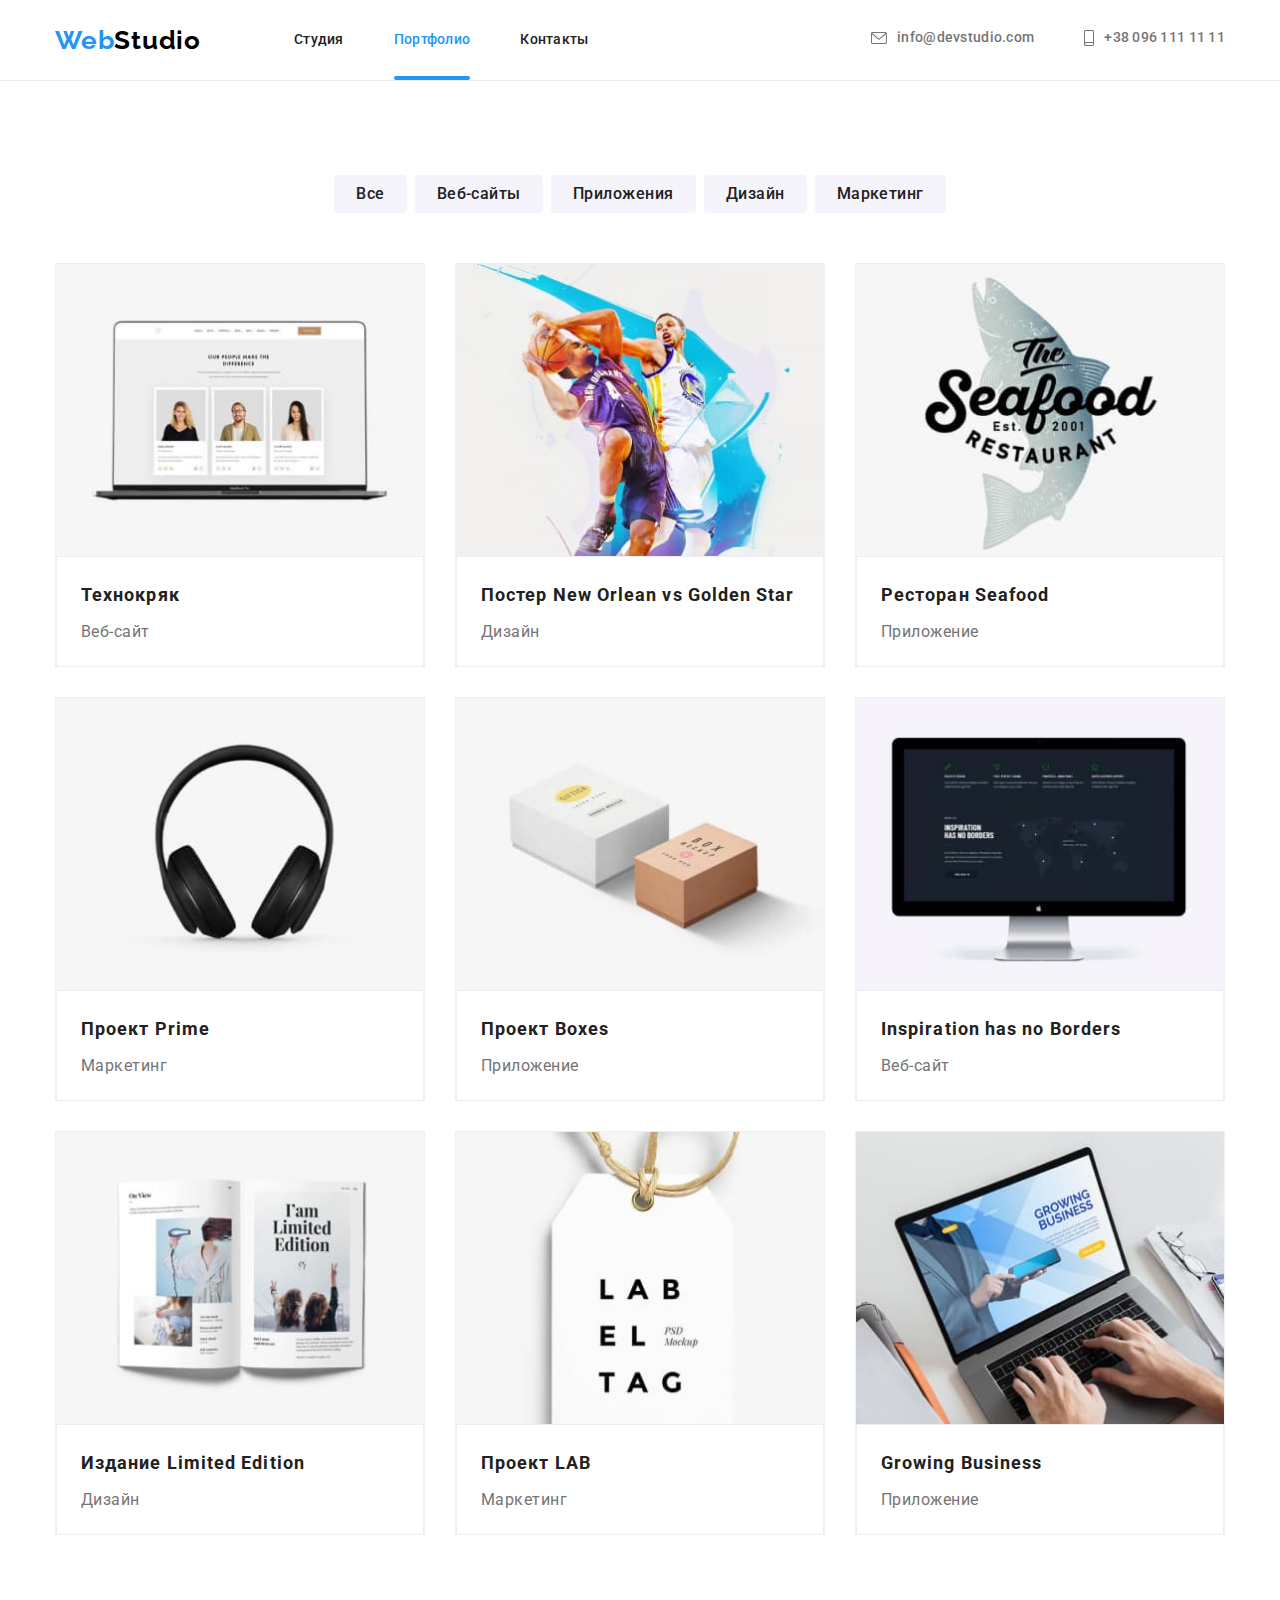
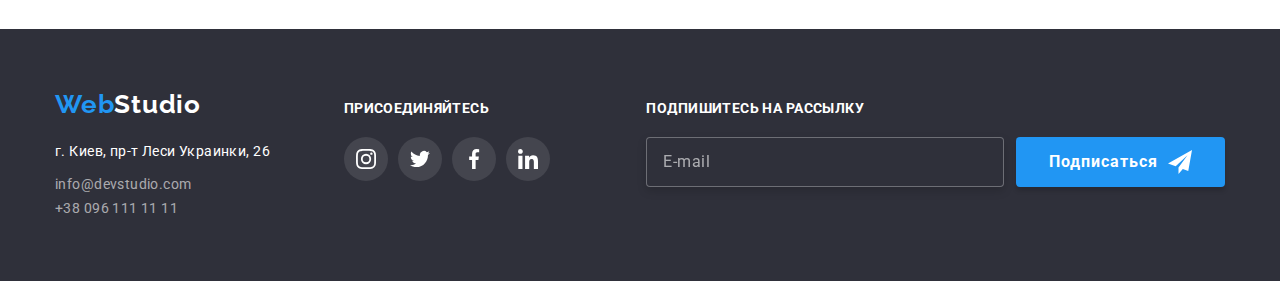
==== portfolio.html @ 86cdaf18 "добавляет файлы дз" ====
<!DOCTYPE html>
<html lang="ru">

<head>
  <meta charset="UTF-8" />
  <meta name="viewport" content="width=device-width, initial-scale=1.0" />
  <title>Web Studio (Version 2.0)</title>
  <link rel="stylesheet" href="https://cdnjs.cloudflare.com/ajax/libs/modern-normalize/1.0.0/modern-normalize.min.css">
  <link rel="preconnect" href="https://fonts.gstatic.com" />
  <link href="https://fonts.googleapis.com/css2?family=Raleway:wght@700&family=Roboto:wght@400;500;700;900&display=swap"
    rel="stylesheet" />
  <link rel="stylesheet" href="./css/main.min.css" />
</head>

<body>
  <header class="page-header">
    <section class="page-header__section">
      <div class="container page-header__container">
        <nav class="main-nav">
          <a href="#" class="logo main-nav__logo"><span class="logo--accent">Web</span>Studio</a>
          <ul class="site-nav list">
            <li class="site-nav__item"><a class="site-nav__link" href="./index.html">Студия</a></li>
            <li class="site-nav__item"><a class="site-nav__link site-nav__link--current"
                href="./portfolio.html">Портфолио</a></li>
            <li class="site-nav__item"><a class="site-nav__link" href="#">Контакты</a></li>
          </ul>
        </nav>
        <div class="contacts__info">
          <ul class="contacts list">
            <li class="contacts__item"><a class="contacts__link" href="mailto:info@devstudio.com"><svg
                  class="contacts__icon" width="16" height="12">
                  <use href="./image/sprite.svg#envelope"></use>
                </svg>info@devstudio.com</a></li>
            <li class="contacts__item"><a class="contacts__link" href="tel:380961111111"><svg class="contacts__icon"
                  width="10" height="16">
                  <use href="./image/sprite.svg#smartphone"></use>
                </svg>+38 096 111 11 11</a></li>
          </ul>
        </div>
      </div>
    </section>
  </header>
  <main>
    <section class="section">
      <div class="container">
        <h1 class="title visually-hidden">Портфолио</h1>
        <ul class="buttons list">
          <li class="buttons__item"><button class="buttons__button-radio">Все</button></li>
          <li class="buttons__item"><button class="buttons__button-radio">Веб-сайты</button></li>
          <li class="buttons__item"><button class="buttons__button-radio">Приложения</button></li>
          <li class="buttons__item"><button class="buttons__button-radio">Дизайн</button></li>
          <li class="buttons__item"><button class="buttons__button-radio">Маркетинг</button></li>
        </ul>
        <ul class="portfolio list">
          <li class="portfolio__item">
            <a class="portfolio__link" href="">
              <div class="portfolio__card">
                <img class="portfolio__image" src="./image/img(3).jpg" alt="ноутбук с фото" />
                <div class="image-overlay">
                  <p class="image-overlay__text">
                    Технокряк это современная площадка распространения
                    коронавируса. Компании используют эту платформу для
                    цифрового шпионажа и атак на защищённые сервера
                    конкурентов.
                  </p>
                </div>
              </div>
              <div class="image-overlay__border">
                <h2 class="image-overlay__title">Технокряк</h2>
                <p class="image-overlay__text-second">Веб-сайт</p>
              </div>
            </a>
          </li>
          <li class="portfolio__item">
            <a class="portfolio__link" href="">
              <div class="portfolio__card">
                <img class="portfolio__image" src="./image/img(4).jpg" alt="спортсмены" />
                <div class="image-overlay">
                  <p class="image-overlay__text">
                    Технокряк это современная площадка распространения
                    коронавируса. Компании используют эту платформу для
                    цифрового шпионажа и атак на защищённые сервера
                    конкурентов.
                  </p>
                </div>
              </div>
              <div class="image-overlay__border">
                <h2 class="image-overlay__title">Постер New Orlean vs Golden Star</h2>
                <p class="image-overlay__text-second">Дизайн</p>
              </div>
            </a>
          </li>
          <li class="portfolio__item">
            <a class="portfolio__link" href="">
              <div class="portfolio__card">
                <img class="portfolio__image" src="./image/img(5).jpg" alt="логотип ресторана" />
                <div class="image-overlay">
                  <p class="image-overlay__text">
                    Технокряк это современная площадка распространения
                    коронавируса. Компании используют эту платформу для
                    цифрового шпионажа и атак на защищённые сервера
                    конкурентов.
                  </p>
                </div>
              </div>
              <div class="image-overlay__border">
                <h2 class="image-overlay__title">Ресторан Seafood</h2>
                <p class="image-overlay__text-second">Приложение</p>
              </div>
            </a>
          </li>
          <li class="portfolio__item">
            <a class="portfolio__link" href="">
              <div class="portfolio__card">
                <img class="portfolio__image" src="./image/img(6).jpg" alt="наушники" />
                <div class="image-overlay">
                  <p class="image-overlay__text">
                    Технокряк это современная площадка распространения
                    коронавируса. Компании используют эту платформу для
                    цифрового шпионажа и атак на защищённые сервера
                    конкурентов.
                  </p>
                </div>
              </div>
              <div class="image-overlay__border">
                <h2 class="image-overlay__title">Проект Prime</h2>
                <p class="image-overlay__text-second">Маркетинг</p>
              </div>
            </a>
          </li>
          <li class="portfolio__item">
            <a class="portfolio__link" href="">
              <div class="portfolio__card">
                <img class="portfolio__image" src="./image/img(7).jpg" alt="коробки" />
                <div class="image-overlay">
                  <p class="image-overlay__text">
                    Технокряк это современная площадка распространения
                    коронавируса. Компании используют эту платформу для
                    цифрового шпионажа и атак на защищённые сервера
                    конкурентов.
                  </p>
                </div>
              </div>
              <div class="image-overlay__border">
                <h2 class="image-overlay__title">Проект Boxes</h2>
                <p class="image-overlay__text-second">Приложение</p>
              </div>
            </a>
          </li>
          <li class="portfolio__item">
            <a class="portfolio__link" href="">
              <div class="portfolio__card">
                <img class="portfolio__image" src="./image/img(8).jpg" alt="монитор" />
                <div class="image-overlay">
                  <p class="image-overlay__text">
                    Технокряк это современная площадка распространения
                    коронавируса. Компании используют эту платформу для
                    цифрового шпионажа и атак на защищённые сервера
                    конкурентов.
                  </p>
                </div>
              </div>
              <div class="image-overlay__border">
                <h2 class="image-overlay__title">Inspiration has no Borders</h2>
                <p class="image-overlay__text-second">Веб-сайт</p>
              </div>
            </a>
          </li>
          <li class="portfolio__item">
            <a class="portfolio__link" href="">
              <div class="portfolio__card">
                <img class="portfolio__image" src="./image/img(9).jpg" alt="открытая книга" />
                <div class="image-overlay">
                  <p class="image-overlay__text">
                    Технокряк это современная площадка распространения
                    коронавируса. Компании используют эту платформу для
                    цифрового шпионажа и атак на защищённые сервера
                    конкурентов.
                  </p>
                </div>
              </div>
              <div class="image-overlay__border">
                <h2 class="image-overlay__title">Издание Limited Edition</h2>
                <p class="image-overlay__text-second">Дизайн</p>
              </div>
            </a>
          </li>
          <li class="portfolio__item">
            <a class="portfolio__link" href="">
              <div class="portfolio__card">
                <img class="portfolio__image" src="./image/img(10).jpg" alt="ярлык" />
                <div class="image-overlay">
                  <p class="image-overlay__text">
                    Технокряк это современная площадка распространения
                    коронавируса. Компании используют эту платформу для
                    цифрового шпионажа и атак на защищённые сервера
                    конкурентов.
                  </p>
                </div>
              </div>
              <div class="image-overlay__border">
                <h2 class="image-overlay__title">Проект LAB</h2>
                <p class="image-overlay__text-second">Маркетинг</p>
              </div>
            </a>
          </li>
          <li class="portfolio__item">
            <a class="portfolio__link" href="">
              <div class="portfolio__card">
                <img class="portfolio__image" src="./image/img(11).jpg" alt="ноутбук с фото" />
                <div class="image-overlay">
                  <p class="image-overlay__text">
                    Технокряк это современная площадка распространения
                    коронавируса. Компании используют эту платформу для
                    цифрового шпионажа и атак на защищённые сервера
                    конкурентов.
                  </p>
                </div>
              </div>
              <div class="image-overlay__border">
                <h2 class="image-overlay__title">Growing Business</h2>
                <p class="image-overlay__text-second">Приложение</p>
              </div>
            </a>
          </li>
        </ul>
      </div>
    </section>
  </main>

  <!--подвал-нижняя часть-->
  <footer>
    <section class="footer">
      <div class="container container__footer">
        <div class="footer__content">
          <a class="logo footer__logo " href="#"><span class="logo--accent">Web</span>Studio</a>
          <address class="footer__location">
            г. Киев, пр-т Леси Украинки, 26
          </address>
          <ul class="footer__contacts list">
            <li class="footer__item"><a class="footer__link" href="mailto:info@devstudio.com">info@devstudio.com</a>
            </li>
            <li class="footer__item"><a class="footer__link" href="tel:380961111111">+38 096 111 11 11</a></li>
          </ul>
        </div>
        <div class="follow-us">
          <p class="follow-us__text">присоединяйтесь</p>
          <div class="follow-us__content">
            <!-- блок соц.сетей из карточки команды -->
            <ul class="social follow-us__social list">
              <li class="social__item follow-us__item">
                <a class="social__link follow-us__link" href="">
                  <svg class="social__icon follow-us__icon">
                    <use href="./image/sprite.svg#instagram"></use>
                  </svg>
                </a>
              </li>
              <li class="social__item follow-us__item"><a class="social__link follow-us__link" href="">
                  <svg class="social__icon follow-us__icon">
                    <use href="./image/sprite.svg#twitter"></use>
                  </svg>
                </a></li>
              <li class="social__item follow-us__item"><a class="social__link follow-us__link" href="">
                  <svg class="social__icon follow-us__icon">
                    <use href="./image/sprite.svg#facebook"></use>
                  </svg>
                </a></li>
              <li class="social__item follow-us__item"><a class="social__link follow-us__link" href="">
                  <svg class="social__icon follow-us__icon">
                    <use href="./image/sprite.svg#linkedin"></use>
                  </svg>
                </a></li>
            </ul>
          </div>
        </div>
        <div class="send-form">
          <p class="send-form__text">Подпишитесь на рассылку</p>
          <form class="send-form__email">
            <input type="email" class="send-form__input" placeholder="E-mail">
            <button type="button" class="button">Подписаться
              <svg class="button__icon">
                <use href="./image/sprite.svg#icon-send"></use>
              </svg>
            </button>
          </form>
        </div>
      </div>
    </section>
  </footer>
</body>

</html>
---- css/main.min.css ----
html{-webkit-box-sizing:border-box;box-sizing:border-box}*,*::before,*::after{-webkit-box-sizing:inherit;box-sizing:inherit}body{margin:0;color:#757575;background-color:#fff;font-family:roboto,sans-serif}img{display:block;width:100%;height:auto}.list{list-style:none;padding:0;margin:0}h1,h2,h3,h4,h5{margin-top:0;margin-bottom:0}.container{margin:0 auto;width:1200px;padding:0 15px}.container__footer{display:-webkit-box;display:-ms-flexbox;display:flex;-webkit-box-pack:justify;-ms-flex-pack:justify;justify-content:space-between;-webkit-box-align:baseline;-ms-flex-align:baseline;align-items:baseline}.center{text-align:center}.thumb{display:-webkit-box;display:-ms-flexbox;display:flex;-webkit-box-pack:center;-ms-flex-pack:center;justify-content:center;-webkit-box-align:center;-ms-flex-align:center;align-items:center}.title{color:#212121;font-weight:700;font-size:36px;line-height:1.17;text-align:center;letter-spacing:0.03em;margin-bottom:50px}.visually-hidden{position:absolute;clip:rect(0 0 0 0);width:1px;height:1px;margin:-1px}.is-hidden{opacity:0;pointer-events:none}.section{display:-webkit-box;display:-ms-flexbox;display:flex;padding:94px 0;margin:0 auto}.section__description{padding-top:0;padding-bottom:94px}.section__team{background-color:#f5f4fa}.page-header__section{padding:0;border-bottom:1px solid #ececec}.page-header__container{display:-webkit-box;display:-ms-flexbox;display:flex;-webkit-box-pack:justify;-ms-flex-pack:justify;justify-content:space-between;-webkit-box-align:center;-ms-flex-align:center;align-items:center;height:80px}.logo{color:#000;text-decoration:none;font-family:raleway;font-weight:700;font-size:26px;line-height:1.19;letter-spacing:0.03em}.logo--accent{color:#2196f3}.main-nav{display:-webkit-box;display:-ms-flexbox;display:flex;-webkit-box-align:center;-ms-flex-align:center;align-items:center}.main-nav__logo{margin-right:93px}.site-nav{display:-webkit-box;display:-ms-flexbox;display:flex;font-weight:500;font-size:14px;line-height:1.14;letter-spacing:0.02em}.site-nav__link{position:relative;display:block;padding-top:32px;padding-bottom:32px;color:#212121;text-decoration:none;-webkit-transition:color 250ms cubic-bezier(0.4, 0, 0.2, 1);transition:color 250ms cubic-bezier(0.4, 0, 0.2, 1)}.site-nav__link:hover,.site-nav__link:focus{color:#2196f3}.site-nav__link--current{color:#2196f3}.site-nav__link::after{position:absolute;content:"";display:block;width:100%;height:4px;border-radius:2px;bottom:0;left:0;background-color:#2196f3;opacity:0;-webkit-transition:opacity 250ms cubic-bezier(0.4, 0, 0.2, 1);transition:opacity 250ms cubic-bezier(0.4, 0, 0.2, 1)}.site-nav__link--current::after,.site-nav__link:hover::after,.site-nav__link:focus::after{opacity:1}.site-nav__item{margin-right:50px}.site-nav__item:last-child{margin-right:0}.contacts{display:-webkit-box;display:-ms-flexbox;display:flex;font-weight:500;font-size:14px;line-height:1.14;letter-spacing:0.02em}.contacts__item{margin-right:50px}.contacts__item:last-child{margin-right:0}.contacts__link{display:-webkit-inline-box;display:-ms-inline-flexbox;display:inline-flex;-webkit-box-align:center;-ms-flex-align:center;align-items:center;color:#757575;text-decoration:none;list-style:none;-webkit-transition:color 250ms cubic-bezier(0.4, 0, 0.2, 1);transition:color 250ms cubic-bezier(0.4, 0, 0.2, 1)}.contacts__link:hover,.contacts__link:focus{color:#2196f3}.contacts__icon{margin-right:10px;fill:currentColor}.hero{display:-webkit-box;display:-ms-flexbox;display:flex;padding-top:200px;padding-bottom:200px;text-align:center}.hero__container{display:block;width:696px;margin-right:auto;margin-left:auto}.hero__title{color:#fff;display:block;font-weight:900;font-size:44px;line-height:1.36;text-align:center;letter-spacing:0.06em;text-transform:uppercase;margin-bottom:30px}.overlay{max-width:1600px;height:600px;margin-left:auto;margin-right:auto;background-color:#2f303a;background-image:-webkit-gradient(linear, left top, right top, from(rgba(47,48,58,0.4)), to(rgba(47,48,58,0.4))),url("../image/hero-img.jpg");background-image:linear-gradient(to right, rgba(47,48,58,0.4), rgba(47,48,58,0.4)),url("../image/hero-img.jpg");background-repeat:no-repeat;background-size:cover;background-position:center}.button{display:-webkit-inline-box;display:-ms-inline-flexbox;display:inline-flex;border:1px solid transparent;min-width:200px;height:50px;border-radius:4px;padding:10px 32px;-webkit-box-align:center;-ms-flex-align:center;align-items:center;text-align:center;cursor:pointer;background-color:#2196f3;color:#fff;-webkit-box-shadow:0px 4px 4px rgba(0,0,0,0.15);box-shadow:0px 4px 4px rgba(0,0,0,0.15);font-weight:700;font-size:16px;line-height:1.87;letter-spacing:0.06em}.button__icon{width:24px;height:24px;margin-left:10px;fill:currentColor}.features{display:block;padding:94px 0;margin:0 auto}.features .features__list{display:-webkit-box;display:-ms-flexbox;display:flex;padding:0;margin:0 -15px}.features .features__item{margin:0 15px}.features .features__title{margin-bottom:10px}.picture{display:-webkit-box;display:-ms-flexbox;display:flex;-webkit-box-pack:center;-ms-flex-pack:center;justify-content:center;-webkit-box-align:center;-ms-flex-align:center;align-items:center;background-color:#f5f4fa;width:100%;height:120px;margin-bottom:30px;border-radius:4px}.picture__title{color:#212121;font-weight:700;font-size:14px;line-height:1.14;letter-spacing:0.03em;text-transform:uppercase;margin-bottom:10px}.picture__text{width:270px;margin-top:0;margin-bottom:0;font-weight:400;font-size:14px;line-height:1.71;letter-spacing:0.03em}.picture__icon{height:70px;width:70px;fill:currentColor}.description{display:-webkit-box;display:-ms-flexbox;display:flex;margin-top:0;margin:0 -15px}.description__item{position:relative;margin:0 15px}.description__title{position:absolute;display:-webkit-box;display:-ms-flexbox;display:flex;bottom:0;left:0;width:100%;height:70px;margin:0;font-weight:700;font-size:14px;line-height:1.14;-webkit-box-align:center;-ms-flex-align:center;align-items:center;-webkit-box-pack:center;-ms-flex-pack:center;justify-content:center;letter-spacing:0.03em;text-transform:uppercase;color:#fff;background-color:rgba(47,48,58,0.8)}.team{display:-webkit-box;display:-ms-flexbox;display:flex;padding:0;margin:0 -15px}.team__item{width:270px;margin:0 15px;-webkit-box-shadow:0px 1px 3px rgba(0,0,0,0.12),0px 1px 1px rgba(0,0,0,0.14),0px 2px 1px rgba(0,0,0,0.2);box-shadow:0px 1px 3px rgba(0,0,0,0.12),0px 1px 1px rgba(0,0,0,0.14),0px 2px 1px rgba(0,0,0,0.2);border-radius:0px 0px 4px 4px}.card{padding:30px 32px;background:#fff;border:1px solid #eee;border-bottom-right-radius:4px;border-bottom-left-radius:4px}.card__title{margin-bottom:10px;color:#212121;text-transform:capitalize;text-align:center;font-weight:500;font-size:16px;line-height:1.19;letter-spacing:0.03em;font-style:normal}.card__text{margin-top:0;margin-bottom:16px;text-align:center;font-weight:400;font-size:16px;line-height:1.19;letter-spacing:0.03em}.social{display:-webkit-box;display:-ms-flexbox;display:flex}.social__link{display:-webkit-inline-box;display:-ms-inline-flexbox;display:inline-flex;-webkit-box-align:center;-ms-flex-align:center;align-items:center;-webkit-box-pack:center;-ms-flex-pack:center;justify-content:center;width:44px;height:44px;border-radius:50%;color:#afb1b8;fill:currentColor;-webkit-transition:fill 250ms cubic-bezier(0.4, 0, 0.2, 1),background-color 250ms cubic-bezier(0.4, 0, 0.2, 1);transition:fill 250ms cubic-bezier(0.4, 0, 0.2, 1),background-color 250ms cubic-bezier(0.4, 0, 0.2, 1)}.social__link:hover,.social__link:focus{color:#fff;border-radius:50%;background-color:#2196f3}.social__icon{height:20px;width:20px;fill:currentColor}.social__item{display:-webkit-inline-box;display:-ms-inline-flexbox;display:inline-flex;-webkit-box-align:center;-ms-flex-align:center;align-items:center;-webkit-box-pack:center;-ms-flex-pack:center;justify-content:center;width:44px;height:44px;border-radius:50%}.social__item:not(:last-child){margin-right:10px}.clients{display:-webkit-box;display:-ms-flexbox;display:flex;padding:0;margin:0 -15px}.clients__logo{display:-webkit-box;display:-ms-flexbox;display:flex;padding:0;width:100%;height:100%;margin:0 15px;fill:currentColor}.clients__link{display:-webkit-box;display:-ms-flexbox;display:flex;width:170px;height:90px;-webkit-box-align:center;-ms-flex-align:center;align-items:center;-webkit-box-pack:center;-ms-flex-pack:center;justify-content:center;fill:currentColor;border:1px solid #afb1b8;border-radius:4px;-webkit-box-sizing:border-box;box-sizing:border-box;color:#afb1b8;-webkit-transition:color 250ms cubic-bezier(0.4, 0, 0.2, 1),border 250ms cubic-bezier(0.4, 0, 0.2, 1);transition:color 250ms cubic-bezier(0.4, 0, 0.2, 1),border 250ms cubic-bezier(0.4, 0, 0.2, 1)}.clients__link:hover,.clients__link:focus{color:#2196f3;border-color:#2196f3}.footer{padding-top:60px;padding-bottom:60px;background-color:#2f303a}.footer__content{display:block;margin-right:70px}.footer__logo{color:#fff}.footer__location{margin-top:20px;margin-bottom:9px;color:#fff;font-style:normal;font-weight:400;font-size:14px;line-height:1.71;letter-spacing:0.03em}.footer__link{color:rgba(255,255,255,0.6);text-decoration:none;font-weight:400;font-size:14px;line-height:1.71;letter-spacing:0.03em;-webkit-transition:color 250ms cubic-bezier(0.4, 0, 0.2, 1);transition:color 250ms cubic-bezier(0.4, 0, 0.2, 1)}.footer__link:hover,.footer__link:focus{color:#2196f3}.footer__.item:not(:last-child){margin-bottom:9px}.follow-us{margin-right:93px}.follow-us__text{color:#fff;font-style:normal;font-weight:700;font-size:14px;line-height:1.14;letter-spacing:0.03em;text-transform:uppercase;margin-top:0;margin-bottom:20px}.follow-us__social{margin-bottom:20px}.follow-us__item{display:-webkit-inline-box;display:-ms-inline-flexbox;display:inline-flex;-webkit-box-align:center;-ms-flex-align:center;align-items:center;-webkit-box-pack:center;-ms-flex-pack:center;justify-content:center;width:44px;height:44px;fill:#fff}.follow-us__link{display:-webkit-inline-box;display:-ms-inline-flexbox;display:inline-flex;-webkit-box-align:center;-ms-flex-align:center;align-items:center;-webkit-box-pack:center;-ms-flex-pack:center;justify-content:center;width:44px;height:44px;background-color:rgba(255,255,255,0.1);border-radius:50%;-webkit-transition:background-color 250ms cubic-bezier(0.4, 0, 0.2, 1);transition:background-color 250ms cubic-bezier(0.4, 0, 0.2, 1)}.follow-us__link:hover,.follow-us__link:focus{background-color:#2196f3;border-radius:50%}.follow-us__icon{width:20px;height:20px;fill:#fff}.send-form__email{display:-webkit-inline-box;display:-ms-inline-flexbox;display:inline-flex;-webkit-box-align:center;-ms-flex-align:center;align-items:center}.send-form__text{color:#fff;font-style:normal;font-weight:700;font-size:14px;line-height:1.14;letter-spacing:0.03em;text-transform:uppercase;margin-top:0;margin-bottom:20px}.send-form__input{width:358px;height:50px;background-color:#2f303a;border:1px solid rgba(255,255,255,0.3);-webkit-box-sizing:border-box;box-sizing:border-box;-webkit-filter:drop-shadow(0px 4px 4px rgba(0,0,0,0.15));filter:drop-shadow(0px 4px 4px rgba(0,0,0,0.15));border-radius:4px;padding:15px 256px 15px 16px;margin-right:12px;color:rgba(255,255,255,0.6)}.send-form__email input::-webkit-input-placeholder{font-weight:400;font-size:16px;line-height:1.25;-webkit-box-align:center;align-items:center;letter-spacing:0.03em;color:rgba(255,255,255,0.6)}.send-form__email input:-ms-input-placeholder{font-weight:400;font-size:16px;line-height:1.25;-ms-flex-align:center;align-items:center;letter-spacing:0.03em;color:rgba(255,255,255,0.6)}.send-form__email input::-ms-input-placeholder{font-weight:400;font-size:16px;line-height:1.25;-ms-flex-align:center;align-items:center;letter-spacing:0.03em;color:rgba(255,255,255,0.6)}.send-form__email input::placeholder{font-weight:400;font-size:16px;line-height:1.25;-webkit-box-align:center;-ms-flex-align:center;align-items:center;letter-spacing:0.03em;color:rgba(255,255,255,0.6)}.buttons{display:-webkit-box;display:-ms-flexbox;display:flex;-webkit-box-pack:center;-ms-flex-pack:center;justify-content:center;margin-bottom:50px}.buttons__button-radio{padding:6px 22px;cursor:pointer;background-color:#f5f4fa;color:#212121;font-family:inherit;font-weight:500;font-size:16px;line-height:1.62;text-align:center;border-radius:4px;border:1px transparent;letter-spacing:0.03em;-webkit-transition:color 250ms cubic-bezier(0.4, 0, 0.2, 1),background-color 250ms cubic-bezier(0.4, 0, 0.2, 1);transition:color 250ms cubic-bezier(0.4, 0, 0.2, 1),background-color 250ms cubic-bezier(0.4, 0, 0.2, 1)}.buttons__item{margin-right:8px}.buttons__item:last-child{margin-right:0}.buttons__button-radio:hover,.buttons__button-radio:focus{background-color:#2196f3;color:#fff;-webkit-box-shadow:0px 2px 2px 0px rgba(0,0,0,0.12),0px 1px 2px 0px rgba(0,0,0,0.08),0px 3px 1px 0px rgba(0,0,0,0.1);box-shadow:0px 2px 2px 0px rgba(0,0,0,0.12),0px 1px 2px 0px rgba(0,0,0,0.08),0px 3px 1px 0px rgba(0,0,0,0.1)}.portfolio{display:-webkit-box;display:-ms-flexbox;display:flex;-ms-flex-wrap:wrap;flex-wrap:wrap;margin:-15px}.portfolio__item{display:block;width:370px;margin:15px}.portfolio__card{position:relative;overflow:hidden}.portfolio__link:hover .image-overlay,.portfolio__link:focus .image-overlay{-webkit-transform:translateX(0) translateY(0);transform:translateX(0) translateY(0)}.portfolio__image{display:block}.portfolio__link{display:block;text-decoration:none;height:404px;width:370px;border:1px solid #eee;overflow:hidden;cursor:pointer;color:#757575}.portfolio__link:hover,.portfolio__link:focus{-webkit-box-shadow:0px 1px 1px rgba(0,0,0,0.12),0px 4px 4px rgba(0,0,0,0.06),1px 4px 6px rgba(0,0,0,0.16);box-shadow:0px 1px 1px rgba(0,0,0,0.12),0px 4px 4px rgba(0,0,0,0.06),1px 4px 6px rgba(0,0,0,0.16)}.image-overlay{position:absolute;left:0;bottom:0;width:100%;height:100%;background-color:#2196f3;opacity:0.9;-webkit-transform:translateX(0) translateY(100%);transform:translateX(0) translateY(100%);padding-top:63px;padding-right:23px;padding-left:23px;padding-bottom:63px;-webkit-transition:-webkit-transform 250ms cubic-bezier(0.4, 0, 0.2, 1);transition:-webkit-transform 250ms cubic-bezier(0.4, 0, 0.2, 1);transition:transform 250ms cubic-bezier(0.4, 0, 0.2, 1);transition:transform 250ms cubic-bezier(0.4, 0, 0.2, 1), -webkit-transform 250ms cubic-bezier(0.4, 0, 0.2, 1)}.image-overlay__text{font-weight:400;font-size:18px;line-height:1.56;letter-spacing:0.03em;color:#fff;margin:0}.image-overlay__border{padding:20px 24px;background:#fff;border:1px solid #eee}.image-overlay__title{color:#212121;font-weight:700;font-size:18px;line-height:2;letter-spacing:0.06em;margin-bottom:4px}.image-overlay__text-second{margin-top:0;margin-bottom:0;font-weight:400;font-size:16px;line-height:1.87;letter-spacing:0.03em}.backdrop{position:fixed;top:0;left:0;bottom:0;right:0;width:100%;height:100%;background-color:rgba(0,0,0,0.1)}.modal{display:block;position:absolute;width:528px;min-height:581px;left:50%;top:50%;-webkit-transform:translate(-50%, -50%);transform:translate(-50%, -50%);background-color:#fff;padding:40px}.modal__button{position:absolute;top:8px;right:8px;display:-webkit-box;display:-ms-flexbox;display:flex;-webkit-box-align:center;-ms-flex-align:center;align-items:center;-webkit-box-pack:center;-ms-flex-pack:center;justify-content:center;outline:none;width:30px;height:30px;padding:0;border:1px solid rgba(0,0,0,0.1);background-color:#fff;border-radius:50%;margin-left:auto;cursor:pointer;-webkit-transition:fill 250ms cubic-bezier(0.4, 0, 0.2, 1);transition:fill 250ms cubic-bezier(0.4, 0, 0.2, 1)}.modal__button:hover,.modal__button:focus{fill:#2196f3}.modal__text{font-weight:700;font-size:20px;line-height:23px;text-align:center;letter-spacing:0.03em;color:#212121;margin-top:0;margin-bottom:12px;padding:0}.modal__form{position:absolute;display:block;width:448px;top:40px}.modal__item{display:inline-block;font-weight:400;font-size:12px;line-height:1.17;letter-spacing:0.01em;margin-bottom:4px;padding:0;color:#757575}.modal__input{width:100%;height:40px;border:1px solid rgba(33,33,33,0.2);-webkit-box-sizing:border-box;box-sizing:border-box;border-radius:4px;padding:11px 12px 11px 42px;cursor:pointer;-webkit-transition:border cubic-bezier(0.4, 0, 0.2, 1) 250ms;transition:border cubic-bezier(0.4, 0, 0.2, 1) 250ms}.modal__input:hover,.modal__input:focus{border-color:#2196f3;outline:none}.modal__input:hover ~ .modal__icon,.modal__input:focus ~ .modal__icon{fill:#2196f3}.modal__contact-input{position:relative;display:inline-block;width:100%}.modal__icon{width:18px;height:18px;position:absolute;top:50%;-webkit-transform:translate(-50%, -50%);transform:translate(-50%, -50%);left:21px;fill:#212121;-webkit-transition:fill 250ms cubic-bezier(0.4, 0, 0.2, 1);transition:fill 250ms cubic-bezier(0.4, 0, 0.2, 1)}.modal__comments-area{width:448px;height:120px;cursor:pointer;border:1px solid rgba(33,33,33,0.2);-webkit-box-sizing:border-box;box-sizing:border-box;border-radius:4px;padding:12px 16px;resize:none;-webkit-transition:border 250ms cubic-bezier(0.4, 0, 0.2, 1);transition:border 250ms cubic-bezier(0.4, 0, 0.2, 1)}.modal__comments-area:hover,.modal__comments-area:focus{border-color:#2196f3;outline:none}.modal__contact-area textarea::-webkit-input-placeholder{font-weight:400;font-size:14px;line-height:1.14;letter-spacing:0.01em;color:rgba(117,117,117,0.5)}.modal__contact-area textarea:-ms-input-placeholder{font-weight:400;font-size:14px;line-height:1.14;letter-spacing:0.01em;color:rgba(117,117,117,0.5)}.modal__contact-area textarea::-ms-input-placeholder{font-weight:400;font-size:14px;line-height:1.14;letter-spacing:0.01em;color:rgba(117,117,117,0.5)}.modal__contact-area textarea::placeholder{font-weight:400;font-size:14px;line-height:1.14;letter-spacing:0.01em;color:rgba(117,117,117,0.5)}.modal__label{display:-webkit-box;display:-ms-flexbox;display:flex;-webkit-box-orient:vertical;-webkit-box-direction:normal;-ms-flex-direction:column;flex-direction:column;margin-bottom:10px}.modal__label-area{display:-webkit-box;display:-ms-flexbox;display:flex;-webkit-box-orient:vertical;-webkit-box-direction:normal;-ms-flex-direction:column;flex-direction:column;margin-bottom:20px}.checkbox{display:-webkit-box;display:-ms-flexbox;display:flex;-webkit-box-align:center;-ms-flex-align:center;align-items:center;-webkit-box-pack:center;-ms-flex-pack:center;justify-content:center;margin-bottom:30px;padding:0}.checkbox__text-terms{font-weight:400;font-size:14px;line-height:1.71;letter-spacing:0.03em;color:#757575}.checkbox__icon{display:inline-block;width:16px;height:15px;border:2px solid #000;border-radius:2px;margin-right:8px}.checkbox__input{-webkit-appearance:none;-moz-appearance:none;appearance:none;position:absolute}.checkbox__input:checked ~ .checkbox__icon{border:#2196f3;background-color:#2196f3;background-image:url(../image/icon-check.svg);background-size:contain;background-origin:border-box;-webkit-transition:background-color 250ms cubic-bezier(0.4, 0, 0.2, 1);transition:background-color 250ms cubic-bezier(0.4, 0, 0.2, 1)}.checkbox__button{display:block;-webkit-box-pack:center;-ms-flex-pack:center;justify-content:center;margin:0 auto;width:200px;height:50px;background:#2196f3;color:#fff;-webkit-box-shadow:0px 4px 4px rgba(0,0,0,0.15);box-shadow:0px 4px 4px rgba(0,0,0,0.15);border-radius:4px;border:transparent;font-weight:700;font-size:16px;line-height:1.87;-webkit-box-align:center;-ms-flex-align:center;align-items:center;text-align:center;letter-spacing:0.06em;cursor:pointer}
/*# sourceMappingURL=main.min.css.map */
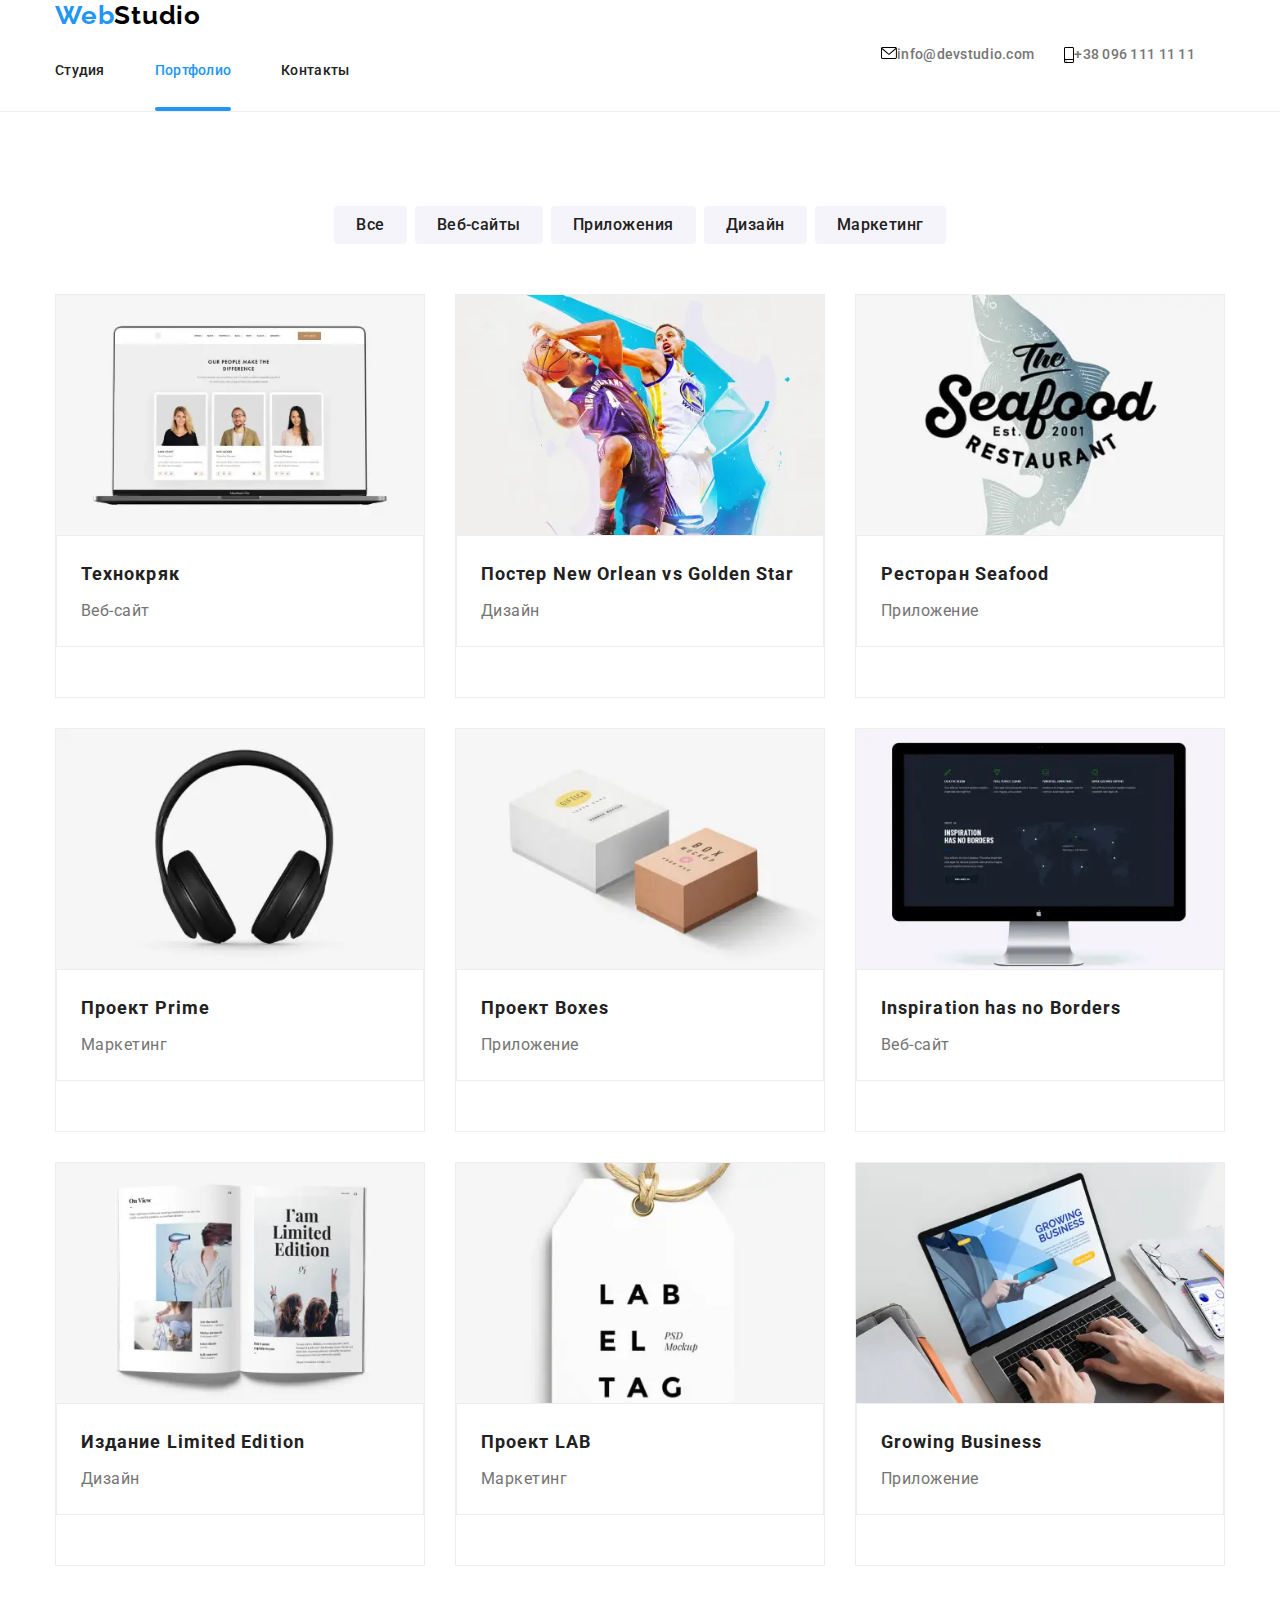
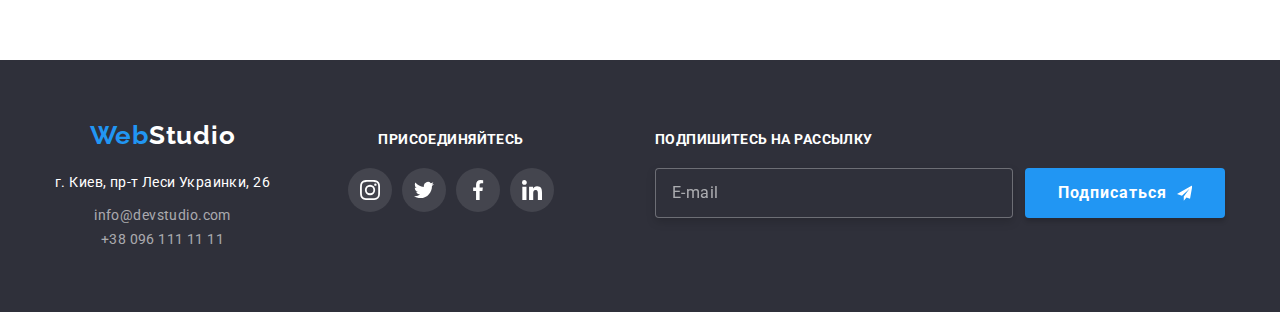
==== commit 07212388: "добавляет новые файла" ====
--- a/portfolio.html
+++ b/portfolio.html
@@ -29,11 +29,11 @@
           <ul class="contacts list">
             <li class="contacts__item"><a class="contacts__link" href="mailto:info@devstudio.com"><svg
                   class="contacts__icon" width="16" height="12">
-                  <use href="./image/sprite.svg#envelope"></use>
+                  <use href="./images/sprite.svg#envelope"></use>
                 </svg>info@devstudio.com</a></li>
             <li class="contacts__item"><a class="contacts__link" href="tel:380961111111"><svg class="contacts__icon"
                   width="10" height="16">
-                  <use href="./image/sprite.svg#smartphone"></use>
+                  <use href="./images/sprite.svg#smartphone"></use>
                 </svg>+38 096 111 11 11</a></li>
           </ul>
         </div>
@@ -55,7 +55,26 @@
           <li class="portfolio__item">
             <a class="portfolio__link" href="">
               <div class="portfolio__card">
-                <img class="portfolio__image" src="./image/img(3).jpg" alt="ноутбук с фото" />
+                <!-- <img class="portfolio__image" src="./images/img(3).jpg" alt="ноутбук с фото" /> -->
+                <picture>
+                  <source srcset="
+                                        ./images/technocrack/technocrack-mobile.webp,
+                                        ./images/technocrack/technocrack-mobile.webp@2x,
+                                        ./images/technocrack/technocrack-tablet.webp,
+                                        ./images/technocrack/technocrack-tablet.webp@2x,
+                                        ./images/technocrack/technocrack.webp,
+                                        ./images/technocrack/technocrack.webp@2x
+                                      " type="image/webp" />
+                  <img class="portfolio__image" srcset="
+                                        ./images/technocrack/technocrack-mobile.jpg,
+                                        ./images/technocrack/technocrack-mobile.jpg@2x,
+                                        ./images/technocrack/technocrack-tablet.jpg,
+                                        ./images/technocrack/technocrack-tablet.jpg@2x,
+                                        ./images/technocrack/technocrack.jpg,
+                                        ./images/technocrack/technocrack.jpg@2x
+                                      " src="./images/technocrack/technocrack-tablet.jpg"
+                    alt="открытый ноутбук" />
+                </picture>
                 <div class="image-overlay">
                   <p class="image-overlay__text">
                     Технокряк это современная площадка распространения
@@ -74,7 +93,25 @@
           <li class="portfolio__item">
             <a class="portfolio__link" href="">
               <div class="portfolio__card">
-                <img class="portfolio__image" src="./image/img(4).jpg" alt="спортсмены" />
+                <!-- <img class="portfolio__image" src="./images/img(4).jpg" alt="спортсмены" /> -->
+                <picture>
+                  <source srcset="
+                                                        ./images/poster/poster-mobile.webp,
+                                                        ./images/poster/poster-mobile.webp@2x,
+                                                        ./images/poster/poster-tablet.webp,
+                                                        ./images/poster/poster-tablet.webp@2x,
+                                                        ./images/poster/poster.webp,
+                                                        ./images/poster/poster.webp@2x
+                                                      " type="image/webp" />
+                  <img class="portfolio__image" srcset="
+                                                        ./images/poster/poster-mobile.jpg,
+                                                        ./images/poster/poster-mobile.jpg@2x,
+                                                        ./images/poster/poster-tablet.jpg,
+                                                        ./images/poster/poster-tablet.jpg@2x,
+                                                        ./images/poster/poster.jpg,
+                                                        ./images/poster/poster.jpg@2x
+                                                      " src="./images/poster/poster-tablet.jpg" alt="спортсмены" />
+                </picture>
                 <div class="image-overlay">
                   <p class="image-overlay__text">
                     Технокряк это современная площадка распространения
@@ -93,7 +130,25 @@
           <li class="portfolio__item">
             <a class="portfolio__link" href="">
               <div class="portfolio__card">
-                <img class="portfolio__image" src="./image/img(5).jpg" alt="логотип ресторана" />
+                <!-- <img class="portfolio__image" src="./images/img(5).jpg" alt="логотип ресторана" /> -->
+                <picture>
+                  <source srcset="
+                                                        ./images/restaurant-seafood/restaurant-seafood-mobile.webp,
+                                                        ./images/restaurant-seafood/restaurant-seafood-mobile.webp@2x,
+                                                        ./images/restaurant-seafood/restaurant-seafood-tablet.webp,
+                                                        ./images/restaurant-seafood/restaurant-seafood-tablet.webp@2x,
+                                                        ./images/restaurant-seafood/restaurant-seafood.webp,
+                                                        ./images/restaurant-seafood/restaurant-seafood.webp@2x
+                                                      " type="image/webp" />
+                  <img class="portfolio__image" srcset="
+                                                        ./images/restaurant-seafood/restaurant-seafood-mobile.jpg,
+                                                        ./images/restaurant-seafood/restaurant-seafood-mobile.jpg@2x,
+                                                        ./images/restaurant-seafood/restaurant-seafood-tablet.jpg,
+                                                        ./images/restaurant-seafood/restaurant-seafood-tablet.jpg@2x,
+                                                        ./images/restaurant-seafood/restaurant-seafood.jpg,
+                                                        ./images/restaurant-seafood/restaurant-seafood.jpg@2x
+                                                      " src="./images/restaurant-seafood/restaurant-seafood-tablet.jpg" alt="открытый ноутбук" />
+                </picture>
                 <div class="image-overlay">
                   <p class="image-overlay__text">
                     Технокряк это современная площадка распространения
@@ -112,7 +167,25 @@
           <li class="portfolio__item">
             <a class="portfolio__link" href="">
               <div class="portfolio__card">
-                <img class="portfolio__image" src="./image/img(6).jpg" alt="наушники" />
+                <!-- <img class="portfolio__image" src="./images/img(6).jpg" alt="наушники" /> -->
+                <picture>
+                  <source srcset="
+                                                                        ./images/project-prime/project-prime-mobile.webp,
+                                                                        ./images/project-prime/project-prime-mobile.webp@2x,
+                                                                        ./images/project-prime/project-prime-tablet.webp,
+                                                                        ./images/project-prime/project-prime-tablet.webp@2x,
+                                                                        ./images/project-prime/project-prime.webp,
+                                                                        ./images/project-prime/project-prime.webp@2x
+                                                                      " type="image/webp" />
+                  <img class="portfolio__image" srcset="
+                                                                        ./images/project-prime/project-prime-mobile.jpg,
+                                                                        ./images/project-prime/project-prime-mobile.jpg@2x,
+                                                                        ./images/project-prime/project-prime-tablet.jpg,
+                                                                        ./images/project-prime/project-prime-tablet.jpg@2x,
+                                                                        ./images/project-prime/project-prime.jpg,
+                                                                        ./images/project-prime/project-prime.jpg@2x
+                                                                      " src="./images/project-prime/project-prime-tablet.jpg" alt="спортсмены" />
+                </picture>
                 <div class="image-overlay">
                   <p class="image-overlay__text">
                     Технокряк это современная площадка распространения
@@ -131,7 +204,25 @@
           <li class="portfolio__item">
             <a class="portfolio__link" href="">
               <div class="portfolio__card">
-                <img class="portfolio__image" src="./image/img(7).jpg" alt="коробки" />
+                <!-- <img class="portfolio__image" src="./images/img(7).jpg" alt="коробки" /> -->
+                <picture>
+                  <source srcset="
+                                                                        ./images/boxes/boxes-mobile.webp,
+                                                                        ./images/boxes/boxes-mobile.webp@2x,
+                                                                        ./images/boxes/boxes-tablet.webp,
+                                                                        ./images/boxes/boxes-tablet.webp@2x,
+                                                                        ./images/boxes/boxes.webp,
+                                                                        ./images/boxes/boxes.webp@2x
+                                                                      " type="image/webp" />
+                  <img class="portfolio__image" srcset="
+                                                                        ./images/boxes/boxes-mobile.jpg,
+                                                                        ./images/boxes/boxes-mobile.jpg@2x,
+                                                                        ./images/boxes/boxes-tablet.jpg,
+                                                                        ./images/boxes/boxes-tablet.jpg@2x,
+                                                                        ./images/boxes/boxes.jpg,
+                                                                        ./images/boxes/boxes.jpg@2x
+                                                                      " src="./images/boxes/boxes-tablet.jpg" alt="спортсмены" />
+                </picture>
                 <div class="image-overlay">
                   <p class="image-overlay__text">
                     Технокряк это современная площадка распространения
@@ -150,7 +241,25 @@
           <li class="portfolio__item">
             <a class="portfolio__link" href="">
               <div class="portfolio__card">
-                <img class="portfolio__image" src="./image/img(8).jpg" alt="монитор" />
+                <!-- <img class="portfolio__image" src="./images/img(8).jpg" alt="монитор" /> -->
+                <picture>
+                  <source srcset="
+                                                                        ./images/inspiration/inspiration-mobile.webp,
+                                                                        ./images/inspiration/inspiration-mobile.webp@2x,
+                                                                        ./images/inspiration/inspiration-tablet.webp,
+                                                                        ./images/inspiration/inspiration-tablet.webp@2x,
+                                                                        ./images/inspiration/inspiration.webp,
+                                                                        ./images/inspiration/inspiration.webp@2x
+                                                                      " type="image/webp" />
+                  <img class="portfolio__image" srcset="
+                                                                        ./images/inspiration/inspiration-mobile.jpg,
+                                                                        ./images/inspiration/inspiration-mobile.jpg@2x,
+                                                                        ./images/inspiration/inspiration-tablet.jpg,
+                                                                        ./images/inspiration/inspiration-tablet.jpg@2x,
+                                                                        ./images/inspiration/inspiration.jpg,
+                                                                        ./images/inspiration/inspiration.jpg@2x
+                                                                      " src="./images/inspiration/inspiration-tablet.jpg" alt="спортсмены" />
+                </picture>
                 <div class="image-overlay">
                   <p class="image-overlay__text">
                     Технокряк это современная площадка распространения
@@ -169,7 +278,25 @@
           <li class="portfolio__item">
             <a class="portfolio__link" href="">
               <div class="portfolio__card">
-                <img class="portfolio__image" src="./image/img(9).jpg" alt="открытая книга" />
+                <!-- <img class="portfolio__image" src="./images/img(9).jpg" alt="открытая книга" /> -->
+                <picture>
+                  <source srcset="
+                                                                        ./images/limited-edition/limited-edition-mobile.webp,
+                                                                        ./images/limited-edition/limited-edition-mobile.webp@2x,
+                                                                        ./images/limited-edition/limited-edition-tablet.webp,
+                                                                        ./images/limited-edition/limited-edition-tablet.webp@2x,
+                                                                        ./images/limited-edition/limited-edition.webp,
+                                                                        ./images/limited-edition/limited-edition.webp@2x
+                                                                      " type="image/webp" />
+                  <img class="portfolio__image" srcset="
+                                                                        ./images/limited-edition/limited-edition-mobile.jpg,
+                                                                        ./images/limited-edition/limited-edition-mobile.jpg@2x,
+                                                                        ./images/limited-edition/limited-edition-tablet.jpg,
+                                                                        ./images/limited-edition/limited-edition-tablet.jpg@2x,
+                                                                        ./images/limited-edition/limited-edition.jpg,
+                                                                        ./images/limited-edition/limited-edition.jpg@2x
+                                                                      " src="./images/limited-edition/limited-edition-tablet.jpg" alt="спортсмены" />
+                </picture>
                 <div class="image-overlay">
                   <p class="image-overlay__text">
                     Технокряк это современная площадка распространения
@@ -188,7 +315,25 @@
           <li class="portfolio__item">
             <a class="portfolio__link" href="">
               <div class="portfolio__card">
-                <img class="portfolio__image" src="./image/img(10).jpg" alt="ярлык" />
+                <!-- <img class="portfolio__image" src="./images/img(10).jpg" alt="ярлык" /> -->
+                <picture>
+                  <source srcset="
+                                                                        ./images/label/label-mobile.webp,
+                                                                        ./images/label/label-mobile.webp@2x,
+                                                                        ./images/label/label-tablet.webp,
+                                                                        ./images/label/label-tablet.webp@2x,
+                                                                        ./images/label/label.webp,
+                                                                        ./images/label/label.webp@2x
+                                                                      " type="image/webp" />
+                  <img class="portfolio__image" srcset="
+                                                                        ./images/label/label-mobile.jpg,
+                                                                        ./images/label/label-mobile.jpg@2x,
+                                                                        ./images/label/label-tablet.jpg,
+                                                                        ./images/label/label-tablet.jpg@2x,
+                                                                        ./images/label/label.jpg,
+                                                                        ./images/label/label.jpg@2x
+                                                                      " src="./images/label/label-tablet.jpg" alt="спортсмены" />
+                </picture>
                 <div class="image-overlay">
                   <p class="image-overlay__text">
                     Технокряк это современная площадка распространения
@@ -207,7 +352,25 @@
           <li class="portfolio__item">
             <a class="portfolio__link" href="">
               <div class="portfolio__card">
-                <img class="portfolio__image" src="./image/img(11).jpg" alt="ноутбук с фото" />
+                <!-- <img class="portfolio__image" src="./images/img(11).jpg" alt="ноутбук с фото" /> -->
+                <picture>
+                  <source srcset="
+                                                                        ./images/growing-business/growing-business-mobile.webp,
+                                                                        ./images/growing-business/growing-business-mobile.webp@2x,
+                                                                        ./images/growing-business/growing-business-tablet.webp,
+                                                                        ./images/growing-business/growing-business-tablet.webp@2x,
+                                                                        ./images/growing-business/growing-business.webp,
+                                                                        ./images/growing-business/growing-business.webp@2x
+                                                                      " type="image/webp" />
+                  <img class="portfolio__image" srcset="
+                                                                        ./images/growing-business/growing-business-mobile.jpg,
+                                                                        ./images/growing-business/growing-business-mobile.jpg@2x,
+                                                                        ./images/growing-business/growing-business-tablet.jpg,
+                                                                        ./images/growing-business/growing-business-tablet.jpg@2x,
+                                                                        ./images/growing-business/growing-business.jpg,
+                                                                        ./images/growing-business/growing-business.jpg@2x
+                                                                      " src="./images/growing-business/growing-business-tablet.jpg" alt="спортсмены" />
+                </picture>
                 <div class="image-overlay">
                   <p class="image-overlay__text">
                     Технокряк это современная площадка распространения
--- a/css/main.min.css
+++ b/css/main.min.css
@@ -1,2 +1,2 @@
-html{-webkit-box-sizing:border-box;box-sizing:border-box}*,*::before,*::after{-webkit-box-sizing:inherit;box-sizing:inherit}body{margin:0;color:#757575;background-color:#fff;font-family:roboto,sans-serif}img{display:block;width:100%;height:auto}.list{list-style:none;padding:0;margin:0}h1,h2,h3,h4,h5{margin-top:0;margin-bottom:0}.container{margin:0 auto;width:1200px;padding:0 15px}.container__footer{display:-webkit-box;display:-ms-flexbox;display:flex;-webkit-box-pack:justify;-ms-flex-pack:justify;justify-content:space-between;-webkit-box-align:baseline;-ms-flex-align:baseline;align-items:baseline}.center{text-align:center}.thumb{display:-webkit-box;display:-ms-flexbox;display:flex;-webkit-box-pack:center;-ms-flex-pack:center;justify-content:center;-webkit-box-align:center;-ms-flex-align:center;align-items:center}.title{color:#212121;font-weight:700;font-size:36px;line-height:1.17;text-align:center;letter-spacing:0.03em;margin-bottom:50px}.visually-hidden{position:absolute;clip:rect(0 0 0 0);width:1px;height:1px;margin:-1px}.is-hidden{opacity:0;pointer-events:none}.section{display:-webkit-box;display:-ms-flexbox;display:flex;padding:94px 0;margin:0 auto}.section__description{padding-top:0;padding-bottom:94px}.section__team{background-color:#f5f4fa}.page-header__section{padding:0;border-bottom:1px solid #ececec}.page-header__container{display:-webkit-box;display:-ms-flexbox;display:flex;-webkit-box-pack:justify;-ms-flex-pack:justify;justify-content:space-between;-webkit-box-align:center;-ms-flex-align:center;align-items:center;height:80px}.logo{color:#000;text-decoration:none;font-family:raleway;font-weight:700;font-size:26px;line-height:1.19;letter-spacing:0.03em}.logo--accent{color:#2196f3}.main-nav{display:-webkit-box;display:-ms-flexbox;display:flex;-webkit-box-align:center;-ms-flex-align:center;align-items:center}.main-nav__logo{margin-right:93px}.site-nav{display:-webkit-box;display:-ms-flexbox;display:flex;font-weight:500;font-size:14px;line-height:1.14;letter-spacing:0.02em}.site-nav__link{position:relative;display:block;padding-top:32px;padding-bottom:32px;color:#212121;text-decoration:none;-webkit-transition:color 250ms cubic-bezier(0.4, 0, 0.2, 1);transition:color 250ms cubic-bezier(0.4, 0, 0.2, 1)}.site-nav__link:hover,.site-nav__link:focus{color:#2196f3}.site-nav__link--current{color:#2196f3}.site-nav__link::after{position:absolute;content:"";display:block;width:100%;height:4px;border-radius:2px;bottom:0;left:0;background-color:#2196f3;opacity:0;-webkit-transition:opacity 250ms cubic-bezier(0.4, 0, 0.2, 1);transition:opacity 250ms cubic-bezier(0.4, 0, 0.2, 1)}.site-nav__link--current::after,.site-nav__link:hover::after,.site-nav__link:focus::after{opacity:1}.site-nav__item{margin-right:50px}.site-nav__item:last-child{margin-right:0}.contacts{display:-webkit-box;display:-ms-flexbox;display:flex;font-weight:500;font-size:14px;line-height:1.14;letter-spacing:0.02em}.contacts__item{margin-right:50px}.contacts__item:last-child{margin-right:0}.contacts__link{display:-webkit-inline-box;display:-ms-inline-flexbox;display:inline-flex;-webkit-box-align:center;-ms-flex-align:center;align-items:center;color:#757575;text-decoration:none;list-style:none;-webkit-transition:color 250ms cubic-bezier(0.4, 0, 0.2, 1);transition:color 250ms cubic-bezier(0.4, 0, 0.2, 1)}.contacts__link:hover,.contacts__link:focus{color:#2196f3}.contacts__icon{margin-right:10px;fill:currentColor}.hero{display:-webkit-box;display:-ms-flexbox;display:flex;padding-top:200px;padding-bottom:200px;text-align:center}.hero__container{display:block;width:696px;margin-right:auto;margin-left:auto}.hero__title{color:#fff;display:block;font-weight:900;font-size:44px;line-height:1.36;text-align:center;letter-spacing:0.06em;text-transform:uppercase;margin-bottom:30px}.overlay{max-width:1600px;height:600px;margin-left:auto;margin-right:auto;background-color:#2f303a;background-image:-webkit-gradient(linear, left top, right top, from(rgba(47,48,58,0.4)), to(rgba(47,48,58,0.4))),url("../image/hero-img.jpg");background-image:linear-gradient(to right, rgba(47,48,58,0.4), rgba(47,48,58,0.4)),url("../image/hero-img.jpg");background-repeat:no-repeat;background-size:cover;background-position:center}.button{display:-webkit-inline-box;display:-ms-inline-flexbox;display:inline-flex;border:1px solid transparent;min-width:200px;height:50px;border-radius:4px;padding:10px 32px;-webkit-box-align:center;-ms-flex-align:center;align-items:center;text-align:center;cursor:pointer;background-color:#2196f3;color:#fff;-webkit-box-shadow:0px 4px 4px rgba(0,0,0,0.15);box-shadow:0px 4px 4px rgba(0,0,0,0.15);font-weight:700;font-size:16px;line-height:1.87;letter-spacing:0.06em}.button__icon{width:24px;height:24px;margin-left:10px;fill:currentColor}.features{display:block;padding:94px 0;margin:0 auto}.features .features__list{display:-webkit-box;display:-ms-flexbox;display:flex;padding:0;margin:0 -15px}.features .features__item{margin:0 15px}.features .features__title{margin-bottom:10px}.picture{display:-webkit-box;display:-ms-flexbox;display:flex;-webkit-box-pack:center;-ms-flex-pack:center;justify-content:center;-webkit-box-align:center;-ms-flex-align:center;align-items:center;background-color:#f5f4fa;width:100%;height:120px;margin-bottom:30px;border-radius:4px}.picture__title{color:#212121;font-weight:700;font-size:14px;line-height:1.14;letter-spacing:0.03em;text-transform:uppercase;margin-bottom:10px}.picture__text{width:270px;margin-top:0;margin-bottom:0;font-weight:400;font-size:14px;line-height:1.71;letter-spacing:0.03em}.picture__icon{height:70px;width:70px;fill:currentColor}.description{display:-webkit-box;display:-ms-flexbox;display:flex;margin-top:0;margin:0 -15px}.description__item{position:relative;margin:0 15px}.description__title{position:absolute;display:-webkit-box;display:-ms-flexbox;display:flex;bottom:0;left:0;width:100%;height:70px;margin:0;font-weight:700;font-size:14px;line-height:1.14;-webkit-box-align:center;-ms-flex-align:center;align-items:center;-webkit-box-pack:center;-ms-flex-pack:center;justify-content:center;letter-spacing:0.03em;text-transform:uppercase;color:#fff;background-color:rgba(47,48,58,0.8)}.team{display:-webkit-box;display:-ms-flexbox;display:flex;padding:0;margin:0 -15px}.team__item{width:270px;margin:0 15px;-webkit-box-shadow:0px 1px 3px rgba(0,0,0,0.12),0px 1px 1px rgba(0,0,0,0.14),0px 2px 1px rgba(0,0,0,0.2);box-shadow:0px 1px 3px rgba(0,0,0,0.12),0px 1px 1px rgba(0,0,0,0.14),0px 2px 1px rgba(0,0,0,0.2);border-radius:0px 0px 4px 4px}.card{padding:30px 32px;background:#fff;border:1px solid #eee;border-bottom-right-radius:4px;border-bottom-left-radius:4px}.card__title{margin-bottom:10px;color:#212121;text-transform:capitalize;text-align:center;font-weight:500;font-size:16px;line-height:1.19;letter-spacing:0.03em;font-style:normal}.card__text{margin-top:0;margin-bottom:16px;text-align:center;font-weight:400;font-size:16px;line-height:1.19;letter-spacing:0.03em}.social{display:-webkit-box;display:-ms-flexbox;display:flex}.social__link{display:-webkit-inline-box;display:-ms-inline-flexbox;display:inline-flex;-webkit-box-align:center;-ms-flex-align:center;align-items:center;-webkit-box-pack:center;-ms-flex-pack:center;justify-content:center;width:44px;height:44px;border-radius:50%;color:#afb1b8;fill:currentColor;-webkit-transition:fill 250ms cubic-bezier(0.4, 0, 0.2, 1),background-color 250ms cubic-bezier(0.4, 0, 0.2, 1);transition:fill 250ms cubic-bezier(0.4, 0, 0.2, 1),background-color 250ms cubic-bezier(0.4, 0, 0.2, 1)}.social__link:hover,.social__link:focus{color:#fff;border-radius:50%;background-color:#2196f3}.social__icon{height:20px;width:20px;fill:currentColor}.social__item{display:-webkit-inline-box;display:-ms-inline-flexbox;display:inline-flex;-webkit-box-align:center;-ms-flex-align:center;align-items:center;-webkit-box-pack:center;-ms-flex-pack:center;justify-content:center;width:44px;height:44px;border-radius:50%}.social__item:not(:last-child){margin-right:10px}.clients{display:-webkit-box;display:-ms-flexbox;display:flex;padding:0;margin:0 -15px}.clients__logo{display:-webkit-box;display:-ms-flexbox;display:flex;padding:0;width:100%;height:100%;margin:0 15px;fill:currentColor}.clients__link{display:-webkit-box;display:-ms-flexbox;display:flex;width:170px;height:90px;-webkit-box-align:center;-ms-flex-align:center;align-items:center;-webkit-box-pack:center;-ms-flex-pack:center;justify-content:center;fill:currentColor;border:1px solid #afb1b8;border-radius:4px;-webkit-box-sizing:border-box;box-sizing:border-box;color:#afb1b8;-webkit-transition:color 250ms cubic-bezier(0.4, 0, 0.2, 1),border 250ms cubic-bezier(0.4, 0, 0.2, 1);transition:color 250ms cubic-bezier(0.4, 0, 0.2, 1),border 250ms cubic-bezier(0.4, 0, 0.2, 1)}.clients__link:hover,.clients__link:focus{color:#2196f3;border-color:#2196f3}.footer{padding-top:60px;padding-bottom:60px;background-color:#2f303a}.footer__content{display:block;margin-right:70px}.footer__logo{color:#fff}.footer__location{margin-top:20px;margin-bottom:9px;color:#fff;font-style:normal;font-weight:400;font-size:14px;line-height:1.71;letter-spacing:0.03em}.footer__link{color:rgba(255,255,255,0.6);text-decoration:none;font-weight:400;font-size:14px;line-height:1.71;letter-spacing:0.03em;-webkit-transition:color 250ms cubic-bezier(0.4, 0, 0.2, 1);transition:color 250ms cubic-bezier(0.4, 0, 0.2, 1)}.footer__link:hover,.footer__link:focus{color:#2196f3}.footer__.item:not(:last-child){margin-bottom:9px}.follow-us{margin-right:93px}.follow-us__text{color:#fff;font-style:normal;font-weight:700;font-size:14px;line-height:1.14;letter-spacing:0.03em;text-transform:uppercase;margin-top:0;margin-bottom:20px}.follow-us__social{margin-bottom:20px}.follow-us__item{display:-webkit-inline-box;display:-ms-inline-flexbox;display:inline-flex;-webkit-box-align:center;-ms-flex-align:center;align-items:center;-webkit-box-pack:center;-ms-flex-pack:center;justify-content:center;width:44px;height:44px;fill:#fff}.follow-us__link{display:-webkit-inline-box;display:-ms-inline-flexbox;display:inline-flex;-webkit-box-align:center;-ms-flex-align:center;align-items:center;-webkit-box-pack:center;-ms-flex-pack:center;justify-content:center;width:44px;height:44px;background-color:rgba(255,255,255,0.1);border-radius:50%;-webkit-transition:background-color 250ms cubic-bezier(0.4, 0, 0.2, 1);transition:background-color 250ms cubic-bezier(0.4, 0, 0.2, 1)}.follow-us__link:hover,.follow-us__link:focus{background-color:#2196f3;border-radius:50%}.follow-us__icon{width:20px;height:20px;fill:#fff}.send-form__email{display:-webkit-inline-box;display:-ms-inline-flexbox;display:inline-flex;-webkit-box-align:center;-ms-flex-align:center;align-items:center}.send-form__text{color:#fff;font-style:normal;font-weight:700;font-size:14px;line-height:1.14;letter-spacing:0.03em;text-transform:uppercase;margin-top:0;margin-bottom:20px}.send-form__input{width:358px;height:50px;background-color:#2f303a;border:1px solid rgba(255,255,255,0.3);-webkit-box-sizing:border-box;box-sizing:border-box;-webkit-filter:drop-shadow(0px 4px 4px rgba(0,0,0,0.15));filter:drop-shadow(0px 4px 4px rgba(0,0,0,0.15));border-radius:4px;padding:15px 256px 15px 16px;margin-right:12px;color:rgba(255,255,255,0.6)}.send-form__email input::-webkit-input-placeholder{font-weight:400;font-size:16px;line-height:1.25;-webkit-box-align:center;align-items:center;letter-spacing:0.03em;color:rgba(255,255,255,0.6)}.send-form__email input:-ms-input-placeholder{font-weight:400;font-size:16px;line-height:1.25;-ms-flex-align:center;align-items:center;letter-spacing:0.03em;color:rgba(255,255,255,0.6)}.send-form__email input::-ms-input-placeholder{font-weight:400;font-size:16px;line-height:1.25;-ms-flex-align:center;align-items:center;letter-spacing:0.03em;color:rgba(255,255,255,0.6)}.send-form__email input::placeholder{font-weight:400;font-size:16px;line-height:1.25;-webkit-box-align:center;-ms-flex-align:center;align-items:center;letter-spacing:0.03em;color:rgba(255,255,255,0.6)}.buttons{display:-webkit-box;display:-ms-flexbox;display:flex;-webkit-box-pack:center;-ms-flex-pack:center;justify-content:center;margin-bottom:50px}.buttons__button-radio{padding:6px 22px;cursor:pointer;background-color:#f5f4fa;color:#212121;font-family:inherit;font-weight:500;font-size:16px;line-height:1.62;text-align:center;border-radius:4px;border:1px transparent;letter-spacing:0.03em;-webkit-transition:color 250ms cubic-bezier(0.4, 0, 0.2, 1),background-color 250ms cubic-bezier(0.4, 0, 0.2, 1);transition:color 250ms cubic-bezier(0.4, 0, 0.2, 1),background-color 250ms cubic-bezier(0.4, 0, 0.2, 1)}.buttons__item{margin-right:8px}.buttons__item:last-child{margin-right:0}.buttons__button-radio:hover,.buttons__button-radio:focus{background-color:#2196f3;color:#fff;-webkit-box-shadow:0px 2px 2px 0px rgba(0,0,0,0.12),0px 1px 2px 0px rgba(0,0,0,0.08),0px 3px 1px 0px rgba(0,0,0,0.1);box-shadow:0px 2px 2px 0px rgba(0,0,0,0.12),0px 1px 2px 0px rgba(0,0,0,0.08),0px 3px 1px 0px rgba(0,0,0,0.1)}.portfolio{display:-webkit-box;display:-ms-flexbox;display:flex;-ms-flex-wrap:wrap;flex-wrap:wrap;margin:-15px}.portfolio__item{display:block;width:370px;margin:15px}.portfolio__card{position:relative;overflow:hidden}.portfolio__link:hover .image-overlay,.portfolio__link:focus .image-overlay{-webkit-transform:translateX(0) translateY(0);transform:translateX(0) translateY(0)}.portfolio__image{display:block}.portfolio__link{display:block;text-decoration:none;height:404px;width:370px;border:1px solid #eee;overflow:hidden;cursor:pointer;color:#757575}.portfolio__link:hover,.portfolio__link:focus{-webkit-box-shadow:0px 1px 1px rgba(0,0,0,0.12),0px 4px 4px rgba(0,0,0,0.06),1px 4px 6px rgba(0,0,0,0.16);box-shadow:0px 1px 1px rgba(0,0,0,0.12),0px 4px 4px rgba(0,0,0,0.06),1px 4px 6px rgba(0,0,0,0.16)}.image-overlay{position:absolute;left:0;bottom:0;width:100%;height:100%;background-color:#2196f3;opacity:0.9;-webkit-transform:translateX(0) translateY(100%);transform:translateX(0) translateY(100%);padding-top:63px;padding-right:23px;padding-left:23px;padding-bottom:63px;-webkit-transition:-webkit-transform 250ms cubic-bezier(0.4, 0, 0.2, 1);transition:-webkit-transform 250ms cubic-bezier(0.4, 0, 0.2, 1);transition:transform 250ms cubic-bezier(0.4, 0, 0.2, 1);transition:transform 250ms cubic-bezier(0.4, 0, 0.2, 1), -webkit-transform 250ms cubic-bezier(0.4, 0, 0.2, 1)}.image-overlay__text{font-weight:400;font-size:18px;line-height:1.56;letter-spacing:0.03em;color:#fff;margin:0}.image-overlay__border{padding:20px 24px;background:#fff;border:1px solid #eee}.image-overlay__title{color:#212121;font-weight:700;font-size:18px;line-height:2;letter-spacing:0.06em;margin-bottom:4px}.image-overlay__text-second{margin-top:0;margin-bottom:0;font-weight:400;font-size:16px;line-height:1.87;letter-spacing:0.03em}.backdrop{position:fixed;top:0;left:0;bottom:0;right:0;width:100%;height:100%;background-color:rgba(0,0,0,0.1)}.modal{display:block;position:absolute;width:528px;min-height:581px;left:50%;top:50%;-webkit-transform:translate(-50%, -50%);transform:translate(-50%, -50%);background-color:#fff;padding:40px}.modal__button{position:absolute;top:8px;right:8px;display:-webkit-box;display:-ms-flexbox;display:flex;-webkit-box-align:center;-ms-flex-align:center;align-items:center;-webkit-box-pack:center;-ms-flex-pack:center;justify-content:center;outline:none;width:30px;height:30px;padding:0;border:1px solid rgba(0,0,0,0.1);background-color:#fff;border-radius:50%;margin-left:auto;cursor:pointer;-webkit-transition:fill 250ms cubic-bezier(0.4, 0, 0.2, 1);transition:fill 250ms cubic-bezier(0.4, 0, 0.2, 1)}.modal__button:hover,.modal__button:focus{fill:#2196f3}.modal__text{font-weight:700;font-size:20px;line-height:23px;text-align:center;letter-spacing:0.03em;color:#212121;margin-top:0;margin-bottom:12px;padding:0}.modal__form{position:absolute;display:block;width:448px;top:40px}.modal__item{display:inline-block;font-weight:400;font-size:12px;line-height:1.17;letter-spacing:0.01em;margin-bottom:4px;padding:0;color:#757575}.modal__input{width:100%;height:40px;border:1px solid rgba(33,33,33,0.2);-webkit-box-sizing:border-box;box-sizing:border-box;border-radius:4px;padding:11px 12px 11px 42px;cursor:pointer;-webkit-transition:border cubic-bezier(0.4, 0, 0.2, 1) 250ms;transition:border cubic-bezier(0.4, 0, 0.2, 1) 250ms}.modal__input:hover,.modal__input:focus{border-color:#2196f3;outline:none}.modal__input:hover ~ .modal__icon,.modal__input:focus ~ .modal__icon{fill:#2196f3}.modal__contact-input{position:relative;display:inline-block;width:100%}.modal__icon{width:18px;height:18px;position:absolute;top:50%;-webkit-transform:translate(-50%, -50%);transform:translate(-50%, -50%);left:21px;fill:#212121;-webkit-transition:fill 250ms cubic-bezier(0.4, 0, 0.2, 1);transition:fill 250ms cubic-bezier(0.4, 0, 0.2, 1)}.modal__comments-area{width:448px;height:120px;cursor:pointer;border:1px solid rgba(33,33,33,0.2);-webkit-box-sizing:border-box;box-sizing:border-box;border-radius:4px;padding:12px 16px;resize:none;-webkit-transition:border 250ms cubic-bezier(0.4, 0, 0.2, 1);transition:border 250ms cubic-bezier(0.4, 0, 0.2, 1)}.modal__comments-area:hover,.modal__comments-area:focus{border-color:#2196f3;outline:none}.modal__contact-area textarea::-webkit-input-placeholder{font-weight:400;font-size:14px;line-height:1.14;letter-spacing:0.01em;color:rgba(117,117,117,0.5)}.modal__contact-area textarea:-ms-input-placeholder{font-weight:400;font-size:14px;line-height:1.14;letter-spacing:0.01em;color:rgba(117,117,117,0.5)}.modal__contact-area textarea::-ms-input-placeholder{font-weight:400;font-size:14px;line-height:1.14;letter-spacing:0.01em;color:rgba(117,117,117,0.5)}.modal__contact-area textarea::placeholder{font-weight:400;font-size:14px;line-height:1.14;letter-spacing:0.01em;color:rgba(117,117,117,0.5)}.modal__label{display:-webkit-box;display:-ms-flexbox;display:flex;-webkit-box-orient:vertical;-webkit-box-direction:normal;-ms-flex-direction:column;flex-direction:column;margin-bottom:10px}.modal__label-area{display:-webkit-box;display:-ms-flexbox;display:flex;-webkit-box-orient:vertical;-webkit-box-direction:normal;-ms-flex-direction:column;flex-direction:column;margin-bottom:20px}.checkbox{display:-webkit-box;display:-ms-flexbox;display:flex;-webkit-box-align:center;-ms-flex-align:center;align-items:center;-webkit-box-pack:center;-ms-flex-pack:center;justify-content:center;margin-bottom:30px;padding:0}.checkbox__text-terms{font-weight:400;font-size:14px;line-height:1.71;letter-spacing:0.03em;color:#757575}.checkbox__icon{display:inline-block;width:16px;height:15px;border:2px solid #000;border-radius:2px;margin-right:8px}.checkbox__input{-webkit-appearance:none;-moz-appearance:none;appearance:none;position:absolute}.checkbox__input:checked ~ .checkbox__icon{border:#2196f3;background-color:#2196f3;background-image:url(../image/icon-check.svg);background-size:contain;background-origin:border-box;-webkit-transition:background-color 250ms cubic-bezier(0.4, 0, 0.2, 1);transition:background-color 250ms cubic-bezier(0.4, 0, 0.2, 1)}.checkbox__button{display:block;-webkit-box-pack:center;-ms-flex-pack:center;justify-content:center;margin:0 auto;width:200px;height:50px;background:#2196f3;color:#fff;-webkit-box-shadow:0px 4px 4px rgba(0,0,0,0.15);box-shadow:0px 4px 4px rgba(0,0,0,0.15);border-radius:4px;border:transparent;font-weight:700;font-size:16px;line-height:1.87;-webkit-box-align:center;-ms-flex-align:center;align-items:center;text-align:center;letter-spacing:0.06em;cursor:pointer}
+html{-webkit-box-sizing:border-box;box-sizing:border-box}*,*::before,*::after{-webkit-box-sizing:inherit;box-sizing:inherit}body{margin:0;color:#757575;background-color:#fff;font-family:roboto,sans-serif}img{display:block;width:100%;height:auto}.list{list-style:none;padding:0;margin:0}h1,h2,h3,h4,h5{margin-top:0;margin-bottom:0}.center{text-align:center}.thumb{display:-webkit-box;display:-ms-flexbox;display:flex;-webkit-box-pack:center;-ms-flex-pack:center;justify-content:center;-webkit-box-align:center;-ms-flex-align:center;align-items:center}.title{color:#212121;font-weight:700;font-size:36px;line-height:1.17;text-align:center;letter-spacing:0.03em;margin-bottom:50px}.visually-hidden{position:absolute;clip:rect(0 0 0 0);width:1px;height:1px;margin:-1px}.is-hidden{opacity:0;pointer-events:none}.section{padding:94px 0;margin:0 auto}.section__team{background-color:#f5f4fa}.container{padding-left:15px;padding-right:15px;margin-left:auto;margin-right:auto}@media screen and (min-width: 480px){.container{width:480px}}@media screen and (min-width: 480px) and (min-width: 768px){.container{width:768px}}@media screen and (min-width: 480px) and (min-width: 1200px){.container{width:1200px}}@media screen and (min-width: 768px){.container__footer{display:-webkit-box;display:-ms-flexbox;display:flex;-ms-flex-wrap:wrap;flex-wrap:wrap;-ms-flex-pack:distribute;justify-content:space-around;-webkit-box-align:baseline;-ms-flex-align:baseline;align-items:baseline}}@media screen and (min-width: 1200px){.container__footer{display:-webkit-box;display:-ms-flexbox;display:flex;-ms-flex-wrap:nowrap;flex-wrap:nowrap;-webkit-box-pack:justify;-ms-flex-pack:justify;justify-content:space-between}}.page-header{padding:0 15px;margin-right:auto;margin-left:auto;border-bottom:1px solid #ececec}@media screen and (min-width: 768px){.page-header__logo{margin-right:88px}}@media screen and (min-width: 1200px){.page-header__logo{margin-right:93px}}.page-header__container{display:-webkit-box;display:-ms-flexbox;display:flex;-webkit-box-align:center;-ms-flex-align:center;align-items:center;-webkit-box-pack:justify;-ms-flex-pack:justify;justify-content:space-between;font-weight:500;letter-spacing:0.02em}@media screen and (max-width: 767px){.page-header__container{padding-top:16px;padding-bottom:16px}}@media screen and (max-width: 767px){.main-container{display:none}}@media screen and (min-width: 768px){.main-container{display:-webkit-box;display:-ms-flexbox;display:flex;-webkit-box-align:center;-ms-flex-align:center;align-items:center;-webkit-box-pack:justify;-ms-flex-pack:justify;justify-content:space-between;width:100%}}.main-nav{font-size:14px;line-height:1.14}.site-nav{display:-webkit-box;display:-ms-flexbox;display:flex;font-weight:500;font-size:14px;line-height:1.14;letter-spacing:0.02em}.site-nav__link{position:relative;display:block;padding-top:32px;padding-bottom:32px;color:#212121;text-decoration:none;-webkit-transition:color 250ms cubic-bezier(0.4, 0, 0.2, 1);transition:color 250ms cubic-bezier(0.4, 0, 0.2, 1)}.site-nav__link:hover,.site-nav__link:focus{color:#2196f3;opacity:1}.site-nav__link--current{color:#2196f3}.site-nav__link::after{position:absolute;content:"";display:block;width:100%;height:4px;border-radius:2px;bottom:0;left:0;background-color:#2196f3;opacity:0;-webkit-transition:opacity 250ms cubic-bezier(0.4, 0, 0.2, 1);transition:opacity 250ms cubic-bezier(0.4, 0, 0.2, 1)}.site-nav__link--current::after,.site-nav__link:hover::after,.site-nav__link:focus::after{opacity:1}.site-nav__item{margin-right:50px}.site-nav__item:last-child{margin-right:0}.contacts{display:block;font-weight:500;font-size:14px;line-height:1.14;letter-spacing:0.02em;-webkit-box-pack:center;-ms-flex-pack:center;justify-content:center;-webkit-box-align:center;-ms-flex-align:center;align-items:center}@media screen and (min-width: 1200px){.contacts{font-size:14px;line-height:1.14}}@media screen and (min-width: 1200px){.contacts{display:-webkit-box;display:-ms-flexbox;display:flex}}.contacts__link{display:-webkit-box;display:-ms-flexbox;display:flex;text-decoration:none;color:inherit;-webkit-transition:color 250ms cubic-bezier(0.4, 0, 0.2, 1);transition:color 250ms cubic-bezier(0.4, 0, 0.2, 1)}.contacts__link:hover,.contacts__link:focus{color:#2196f3}@media screen and (min-width: 768px) and (max-width: 1199px){.contacts__item{margin-bottom:10px}}@media screen and (min-width: 1200px){.contacts__item{margin-right:30px}}@media screen and (min-width: 768px) and (max-width: 1199px){.contacts__item:last-child{margin-bottom:0}}.icon-mail{margin-right:8px;fill:currentColor;width:14px;height:10px}@media screen and (min-width: 1200px){.icon-mail{height:16px;margin-right:10px}}.icon-phone{margin-right:8px;fill:currentColor;width:10px;height:14px}@media screen and (min-width: 1200px){.icon-phone{width:12px;height:16px;margin-right:10px}}.logo{color:#000;text-decoration:none;font-family:raleway;font-weight:700;font-size:24px;line-height:1.19;letter-spacing:0.03em}@media screen and (min-width: 1200px){.logo{font-size:26px}}.logo--accent{color:#2196f3}.hero{display:-webkit-box;display:-ms-flexbox;display:flex;padding-top:200px;padding-bottom:200px;text-align:center}.hero__container{display:block;width:696px;margin-right:auto;margin-left:auto}.hero__title{color:#fff;display:block;font-weight:900;font-size:44px;line-height:1.36;text-align:center;letter-spacing:0.06em;text-transform:uppercase;margin-bottom:30px}.overlay{max-width:1600px;height:600px;margin-left:auto;margin-right:auto;background-color:#2f303a;background-image:-webkit-gradient(linear, left top, right top, from(rgba(47,48,58,0.4)), to(rgba(47,48,58,0.4))),url("../images/hero/hero-mobile.jpg");background-image:linear-gradient(to right, rgba(47,48,58,0.4), rgba(47,48,58,0.4)),url("../images/hero/hero-mobile.jpg");background-repeat:no-repeat;background-size:cover;background-position:center}.button{display:-webkit-inline-box;display:-ms-inline-flexbox;display:inline-flex;border:1px solid transparent;min-width:200px;height:50px;border-radius:4px;padding:10px 32px;-webkit-box-align:center;-ms-flex-align:center;align-items:center;text-align:center;cursor:pointer;background-color:#2196f3;color:#fff;-webkit-box-shadow:0px 4px 4px rgba(0,0,0,0.15);box-shadow:0px 4px 4px rgba(0,0,0,0.15);font-weight:700;font-size:16px;line-height:1.87;letter-spacing:0.06em}.button__icon{width:24px;height:24px;margin-left:10px;fill:currentColor}.features{padding-top:60px}@media screen and (min-width: 1200px){.features{padding-top:94px}}.features .features__list{margin:0 auto}@media screen and (min-width: 768px){.features .features__list{display:-webkit-box;display:-ms-flexbox;display:flex;-ms-flex-wrap:wrap;flex-wrap:wrap;-webkit-box-pack:justify;-ms-flex-pack:justify;justify-content:space-between}}@media screen and (min-width: 768px) and (max-width: 1199px){.features .features__list{padding-bottom:30px}}.features .features__item{margin-bottom:30px}@media screen and (min-width: 768px) and (max-width: 1199px){.features .features__item{width:calc((100% - 30px) / 2)}}@media screen and (min-width: 1200px){.features .features__item{width:calc((100% - 90px) / 4);margin-bottom:0}}.features .picture{display:-webkit-box;display:-ms-flexbox;display:flex;-webkit-box-pack:center;-ms-flex-pack:center;justify-content:center;-webkit-box-align:center;-ms-flex-align:center;align-items:center;background-color:#f5f4fa;height:120px;margin-bottom:30px;border-radius:4px}.features .picture__title{color:#212121;font-weight:700;font-size:14px;line-height:1.14;letter-spacing:0.03em;text-transform:uppercase;text-align:center;margin-top:0;margin-bottom:10px}@media screen and (min-width: 768px){.features .picture__title{text-align:left}}.features .picture__text{width:100%;margin-top:0;margin-bottom:0;font-weight:400;font-size:14px;line-height:1.71;letter-spacing:0.03em}.features .picture__icon{height:70px;width:70px;fill:currentColor}.description{display:-webkit-box;display:-ms-flexbox;display:flex;margin-top:0;margin:0 -15px}@media screen and (max-width: 1199px){.description{display:none}}.description__item{position:relative;margin:0 15px}.description__title{position:absolute;display:-webkit-box;display:-ms-flexbox;display:flex;bottom:0;left:0;width:100%;height:70px;margin:0;font-weight:700;font-size:14px;line-height:1.14;-webkit-box-align:center;-ms-flex-align:center;align-items:center;-webkit-box-pack:center;-ms-flex-pack:center;justify-content:center;letter-spacing:0.03em;text-transform:uppercase;color:#fff;background-color:rgba(47,48,58,0.8)}.team{display:block;padding:0;margin:0 auto}@media screen and (min-width: 768px){.team{display:-webkit-box;display:-ms-flexbox;display:flex;-ms-flex-wrap:wrap;flex-wrap:wrap;-webkit-box-pack:justify;-ms-flex-pack:justify;justify-content:space-between}}.team__item{display:block;border:0;padding-bottom:0;-webkit-box-shadow:0px 1px 3px rgba(0,0,0,0.12),0px 1px 1px rgba(0,0,0,0.14),0px 2px 1px rgba(0,0,0,0.2);box-shadow:0px 1px 3px rgba(0,0,0,0.12),0px 1px 1px rgba(0,0,0,0.14),0px 2px 1px rgba(0,0,0,0.2);border-radius:0px 0px 4px 4px;background-color:#ccc;text-align:center;margin-bottom:30px}@media screen and (min-width: 768px){.team__item{width:calc((100% - 30px) / 2)}}@media screen and (min-width: 1200px){.team__item{width:calc((100% - 90px) / 4)}}@media screen and (min-width: 768px) and (max-width: 1199px){.team__item{margin-top:0}}@media screen and (min-width: 1200px){.team__item{padding-bottom:0}}.team .card{padding:30px 32px;background:#fff;border:1px solid #eee;border-bottom-right-radius:4px;border-bottom-left-radius:4px}.team .card__title{margin-bottom:10px;color:#212121;text-transform:capitalize;text-align:center;font-weight:500;font-size:16px;line-height:1.19;letter-spacing:0.03em;font-style:normal}.team .card__text{margin-top:0;margin-bottom:16px;text-align:center;font-weight:400;font-size:16px;line-height:1.19;letter-spacing:0.03em}.social{display:-webkit-box;display:-ms-flexbox;display:flex;-webkit-box-pack:center;-ms-flex-pack:center;justify-content:center}.social__link{display:-webkit-inline-box;display:-ms-inline-flexbox;display:inline-flex;-webkit-box-align:center;-ms-flex-align:center;align-items:center;-webkit-box-pack:center;-ms-flex-pack:center;justify-content:center;width:44px;height:44px;border-radius:50%;color:#afb1b8;fill:currentColor;-webkit-transition:fill 250ms cubic-bezier(0.4, 0, 0.2, 1),background-color 250ms cubic-bezier(0.4, 0, 0.2, 1);transition:fill 250ms cubic-bezier(0.4, 0, 0.2, 1),background-color 250ms cubic-bezier(0.4, 0, 0.2, 1)}.social__link:hover,.social__link:focus{color:#fff;border-radius:50%;background-color:#2196f3}.social__icon{height:20px;width:20px;fill:currentColor}.social__item{display:-webkit-inline-box;display:-ms-inline-flexbox;display:inline-flex;-webkit-box-align:center;-ms-flex-align:center;align-items:center;-webkit-box-pack:center;-ms-flex-pack:center;justify-content:center;width:44px;height:44px;border-radius:50%}.social__item:not(:last-child){margin-right:10px}.clients{display:-webkit-box;display:-ms-flexbox;display:flex;-ms-flex-wrap:wrap;flex-wrap:wrap;-webkit-box-pack:justify;-ms-flex-pack:justify;justify-content:space-between;padding:0;margin:0 -15px}.clients__logo{display:-webkit-box;display:-ms-flexbox;display:flex;padding:0;width:100%;height:100%;margin:0 15px;fill:currentColor;display:flex;height:90px;width:calc((100% - 60px) / 2)}@media screen and (min-width: 768px){.clients__logo{width:calc((100% - 90px) / 3)}}@media screen and (min-width: 1200px){.clients__logo{width:calc((100% - 180px) / 6)}}@media screen and (max-width: 1199px){.clients__logo{margin-top:30px}}.clients__link{display:-webkit-box;display:-ms-flexbox;display:flex;width:100%;height:100%;-webkit-box-align:center;-ms-flex-align:center;align-items:center;-webkit-box-pack:center;-ms-flex-pack:center;justify-content:center;fill:currentColor;border:1px solid #afb1b8;border-radius:4px;-webkit-box-sizing:border-box;box-sizing:border-box;color:#afb1b8;-webkit-transition:color 250ms cubic-bezier(0.4, 0, 0.2, 1),border 250ms cubic-bezier(0.4, 0, 0.2, 1);transition:color 250ms cubic-bezier(0.4, 0, 0.2, 1),border 250ms cubic-bezier(0.4, 0, 0.2, 1)}.clients__link:hover,.clients__link:focus{color:#2196f3;border-color:#2196f3}.footer{padding-top:60px;padding-bottom:60px;text-align:center;background-color:#2f303a}.footer__content{display:block}@media screen and (min-width: 1200px){.footer__content{margin-right:70px}}.footer__logo{color:#fff}.footer__location{margin-top:20px;margin-bottom:8px;color:#fff;font-style:normal;font-weight:400;font-size:14px;line-height:1.71;letter-spacing:0.03em}@media screen and (min-width: 1200px){.footer__location{margin-bottom:9px}}.footer__link{color:rgba(255,255,255,0.6);text-decoration:none;font-weight:400;font-size:14px;line-height:1.71;letter-spacing:0.03em;-webkit-transition:color 250ms cubic-bezier(0.4, 0, 0.2, 1);transition:color 250ms cubic-bezier(0.4, 0, 0.2, 1)}.footer__link:hover,.footer__link:focus{color:#2196f3}.footer__.item:not(:last-child){margin-bottom:9px}.follow-us{margin-right:0;margin-top:60px;margin-bottom:60px}@media screen and (min-width: 768px){.follow-us{margin-top:0}}@media screen and (min-width: 768px) and (min-width: 1200px){.follow-us{margin-right:93px;margin-bottom:0}}@media screen and (min-width: 768px){.follow-us__text{color:#fff;font-style:normal;font-weight:700;font-size:14px;line-height:1.14;letter-spacing:0.03em;text-transform:uppercase;margin-top:0;margin-bottom:20px}.follow-us__social{margin-bottom:20px}.follow-us__item{display:-webkit-inline-box;display:-ms-inline-flexbox;display:inline-flex;-webkit-box-align:center;-ms-flex-align:center;align-items:center;-webkit-box-pack:center;-ms-flex-pack:center;justify-content:center;width:44px;height:44px;fill:#fff}.follow-us__link{display:-webkit-inline-box;display:-ms-inline-flexbox;display:inline-flex;-webkit-box-align:center;-ms-flex-align:center;align-items:center;-webkit-box-pack:center;-ms-flex-pack:center;justify-content:center;width:44px;height:44px;background-color:rgba(255,255,255,0.1);border-radius:50%;-webkit-transition:background-color 250ms cubic-bezier(0.4, 0, 0.2, 1);transition:background-color 250ms cubic-bezier(0.4, 0, 0.2, 1)}.follow-us__link:hover,.follow-us__link:focus{background-color:#2196f3;border-radius:50%}.follow-us__icon{width:20px;height:20px;fill:#fff}}.send-form__email{display:block;-webkit-box-align:center;-ms-flex-align:center;align-items:center;width:450px}@media screen and (min-width: 1200px){.send-form__email{display:-webkit-inline-box;display:-ms-inline-flexbox;display:inline-flex;width:570px}}.send-form__text{color:#fff;font-style:normal;font-weight:700;font-size:14px;line-height:1.14;letter-spacing:0.03em;text-transform:uppercase;margin-top:0;margin-bottom:20px}@media screen and (min-width: 1200px){.send-form__text{text-align:left}}.send-form__input{width:100%;height:50px;background-color:#2f303a;border:1px solid rgba(255,255,255,0.3);-webkit-box-sizing:border-box;box-sizing:border-box;-webkit-filter:drop-shadow(0px 4px 4px rgba(0,0,0,0.15));filter:drop-shadow(0px 4px 4px rgba(0,0,0,0.15));border-radius:4px;padding:15px 256px 15px 16px;margin-bottom:20px;color:rgba(255,255,255,0.6)}@media screen and (min-width: 1200px){.send-form__input{margin-bottom:0;margin-right:12px}}.send-form__email input::-webkit-input-placeholder{font-weight:400;font-size:16px;line-height:1.25;-webkit-box-align:center;align-items:center;letter-spacing:0.03em;color:rgba(255,255,255,0.6)}.send-form__email input:-ms-input-placeholder{font-weight:400;font-size:16px;line-height:1.25;-ms-flex-align:center;align-items:center;letter-spacing:0.03em;color:rgba(255,255,255,0.6)}.send-form__email input::-ms-input-placeholder{font-weight:400;font-size:16px;line-height:1.25;-ms-flex-align:center;align-items:center;letter-spacing:0.03em;color:rgba(255,255,255,0.6)}.send-form__email input::placeholder{font-weight:400;font-size:16px;line-height:1.25;-webkit-box-align:center;-ms-flex-align:center;align-items:center;letter-spacing:0.03em;color:rgba(255,255,255,0.6)}.buttons{display:-webkit-box;display:-ms-flexbox;display:flex;-webkit-box-pack:center;-ms-flex-pack:center;justify-content:center;margin-bottom:50px}.buttons__button-radio{padding:6px 22px;cursor:pointer;background-color:#f5f4fa;color:#212121;font-family:inherit;font-weight:500;font-size:16px;line-height:1.62;text-align:center;border-radius:4px;border:1px transparent;letter-spacing:0.03em;-webkit-transition:color 250ms cubic-bezier(0.4, 0, 0.2, 1),background-color 250ms cubic-bezier(0.4, 0, 0.2, 1);transition:color 250ms cubic-bezier(0.4, 0, 0.2, 1),background-color 250ms cubic-bezier(0.4, 0, 0.2, 1)}.buttons__item{margin-right:8px}.buttons__item:last-child{margin-right:0}.buttons__button-radio:hover,.buttons__button-radio:focus{background-color:#2196f3;color:#fff;-webkit-box-shadow:0px 2px 2px 0px rgba(0,0,0,0.12),0px 1px 2px 0px rgba(0,0,0,0.08),0px 3px 1px 0px rgba(0,0,0,0.1);box-shadow:0px 2px 2px 0px rgba(0,0,0,0.12),0px 1px 2px 0px rgba(0,0,0,0.08),0px 3px 1px 0px rgba(0,0,0,0.1)}.portfolio{display:-webkit-box;display:-ms-flexbox;display:flex;-ms-flex-wrap:wrap;flex-wrap:wrap;margin:-15px}.portfolio__item{display:block;width:370px;margin:15px}.portfolio__card{position:relative;overflow:hidden}.portfolio__link:hover .image-overlay,.portfolio__link:focus .image-overlay{-webkit-transform:translateX(0) translateY(0);transform:translateX(0) translateY(0)}.portfolio__image{display:block}.portfolio__link{display:block;text-decoration:none;height:404px;width:370px;border:1px solid #eee;overflow:hidden;cursor:pointer;color:#757575}.portfolio__link:hover,.portfolio__link:focus{-webkit-box-shadow:0px 1px 1px rgba(0,0,0,0.12),0px 4px 4px rgba(0,0,0,0.06),1px 4px 6px rgba(0,0,0,0.16);box-shadow:0px 1px 1px rgba(0,0,0,0.12),0px 4px 4px rgba(0,0,0,0.06),1px 4px 6px rgba(0,0,0,0.16)}.image-overlay{position:absolute;left:0;bottom:0;width:100%;height:100%;background-color:#2196f3;opacity:0.9;-webkit-transform:translateX(0) translateY(100%);transform:translateX(0) translateY(100%);padding-top:63px;padding-right:23px;padding-left:23px;padding-bottom:63px;-webkit-transition:-webkit-transform 250ms cubic-bezier(0.4, 0, 0.2, 1);transition:-webkit-transform 250ms cubic-bezier(0.4, 0, 0.2, 1);transition:transform 250ms cubic-bezier(0.4, 0, 0.2, 1);transition:transform 250ms cubic-bezier(0.4, 0, 0.2, 1), -webkit-transform 250ms cubic-bezier(0.4, 0, 0.2, 1)}.image-overlay__text{font-weight:400;font-size:18px;line-height:1.56;letter-spacing:0.03em;color:#fff;margin:0}.image-overlay__border{padding:20px 24px;background:#fff;border:1px solid #eee}.image-overlay__title{color:#212121;font-weight:700;font-size:18px;line-height:2;letter-spacing:0.06em;margin-bottom:4px}.image-overlay__text-second{margin-top:0;margin-bottom:0;font-weight:400;font-size:16px;line-height:1.87;letter-spacing:0.03em}.backdrop{position:fixed;top:0;left:0;bottom:0;right:0;width:100%;height:100%;background-color:rgba(0,0,0,0.1)}.modal{display:block;position:absolute;width:528px;min-height:581px;left:50%;top:50%;-webkit-transform:translate(-50%, -50%);transform:translate(-50%, -50%);background-color:#fff;padding:40px}.modal__button{position:absolute;top:8px;right:8px;display:-webkit-box;display:-ms-flexbox;display:flex;-webkit-box-align:center;-ms-flex-align:center;align-items:center;-webkit-box-pack:center;-ms-flex-pack:center;justify-content:center;outline:none;width:30px;height:30px;padding:0;border:1px solid rgba(0,0,0,0.1);background-color:#fff;border-radius:50%;margin-left:auto;cursor:pointer;-webkit-transition:fill 250ms cubic-bezier(0.4, 0, 0.2, 1);transition:fill 250ms cubic-bezier(0.4, 0, 0.2, 1)}.modal__button:hover,.modal__button:focus{fill:#2196f3}.modal__text{font-weight:700;font-size:20px;line-height:23px;text-align:center;letter-spacing:0.03em;color:#212121;margin-top:0;margin-bottom:12px;padding:0}.modal__form{position:absolute;display:block;width:448px;top:40px}.modal__item{display:inline-block;font-weight:400;font-size:12px;line-height:1.17;letter-spacing:0.01em;margin-bottom:4px;padding:0;color:#757575}.modal__input{width:100%;height:40px;border:1px solid rgba(33,33,33,0.2);-webkit-box-sizing:border-box;box-sizing:border-box;border-radius:4px;padding:11px 12px 11px 42px;cursor:pointer;-webkit-transition:border cubic-bezier(0.4, 0, 0.2, 1) 250ms;transition:border cubic-bezier(0.4, 0, 0.2, 1) 250ms}.modal__input:hover,.modal__input:focus{border-color:#2196f3;outline:none}.modal__input:hover ~ .modal__icon,.modal__input:focus ~ .modal__icon{fill:#2196f3}.modal__contact-input{position:relative;display:inline-block;width:100%}.modal__icon{width:18px;height:18px;position:absolute;top:50%;-webkit-transform:translate(-50%, -50%);transform:translate(-50%, -50%);left:21px;fill:#212121;-webkit-transition:fill 250ms cubic-bezier(0.4, 0, 0.2, 1);transition:fill 250ms cubic-bezier(0.4, 0, 0.2, 1)}.modal__comments-area{width:448px;height:120px;cursor:pointer;border:1px solid rgba(33,33,33,0.2);-webkit-box-sizing:border-box;box-sizing:border-box;border-radius:4px;padding:12px 16px;resize:none;-webkit-transition:border 250ms cubic-bezier(0.4, 0, 0.2, 1);transition:border 250ms cubic-bezier(0.4, 0, 0.2, 1)}.modal__comments-area:hover,.modal__comments-area:focus{border-color:#2196f3;outline:none}.modal__contact-area textarea::-webkit-input-placeholder{font-weight:400;font-size:14px;line-height:1.14;letter-spacing:0.01em;color:rgba(117,117,117,0.5)}.modal__contact-area textarea:-ms-input-placeholder{font-weight:400;font-size:14px;line-height:1.14;letter-spacing:0.01em;color:rgba(117,117,117,0.5)}.modal__contact-area textarea::-ms-input-placeholder{font-weight:400;font-size:14px;line-height:1.14;letter-spacing:0.01em;color:rgba(117,117,117,0.5)}.modal__contact-area textarea::placeholder{font-weight:400;font-size:14px;line-height:1.14;letter-spacing:0.01em;color:rgba(117,117,117,0.5)}.modal__label{display:-webkit-box;display:-ms-flexbox;display:flex;-webkit-box-orient:vertical;-webkit-box-direction:normal;-ms-flex-direction:column;flex-direction:column;margin-bottom:10px}.modal__label-area{display:-webkit-box;display:-ms-flexbox;display:flex;-webkit-box-orient:vertical;-webkit-box-direction:normal;-ms-flex-direction:column;flex-direction:column;margin-bottom:20px}.checkbox{display:-webkit-box;display:-ms-flexbox;display:flex;-webkit-box-align:center;-ms-flex-align:center;align-items:center;-webkit-box-pack:center;-ms-flex-pack:center;justify-content:center;margin-bottom:30px;padding:0}.checkbox__text-terms{font-weight:400;font-size:14px;line-height:1.71;letter-spacing:0.03em;color:#757575}.checkbox__icon{display:inline-block;width:16px;height:15px;border:2px solid #000;border-radius:2px;margin-right:8px}.checkbox__input{-webkit-appearance:none;-moz-appearance:none;appearance:none;position:absolute}.checkbox__input:checked ~ .checkbox__icon{border:#2196f3;background-color:#2196f3;background-image:url(../images/icon-check.svg);background-size:contain;background-origin:border-box;-webkit-transition:background-color 250ms cubic-bezier(0.4, 0, 0.2, 1);transition:background-color 250ms cubic-bezier(0.4, 0, 0.2, 1)}.checkbox__button{display:block;-webkit-box-pack:center;-ms-flex-pack:center;justify-content:center;margin:0 auto;width:200px;height:50px;background:#2196f3;color:#fff;-webkit-box-shadow:0px 4px 4px rgba(0,0,0,0.15);box-shadow:0px 4px 4px rgba(0,0,0,0.15);border-radius:4px;border:transparent;font-weight:700;font-size:16px;line-height:1.87;-webkit-box-align:center;-ms-flex-align:center;align-items:center;text-align:center;letter-spacing:0.06em;cursor:pointer}
 /*# sourceMappingURL=main.min.css.map */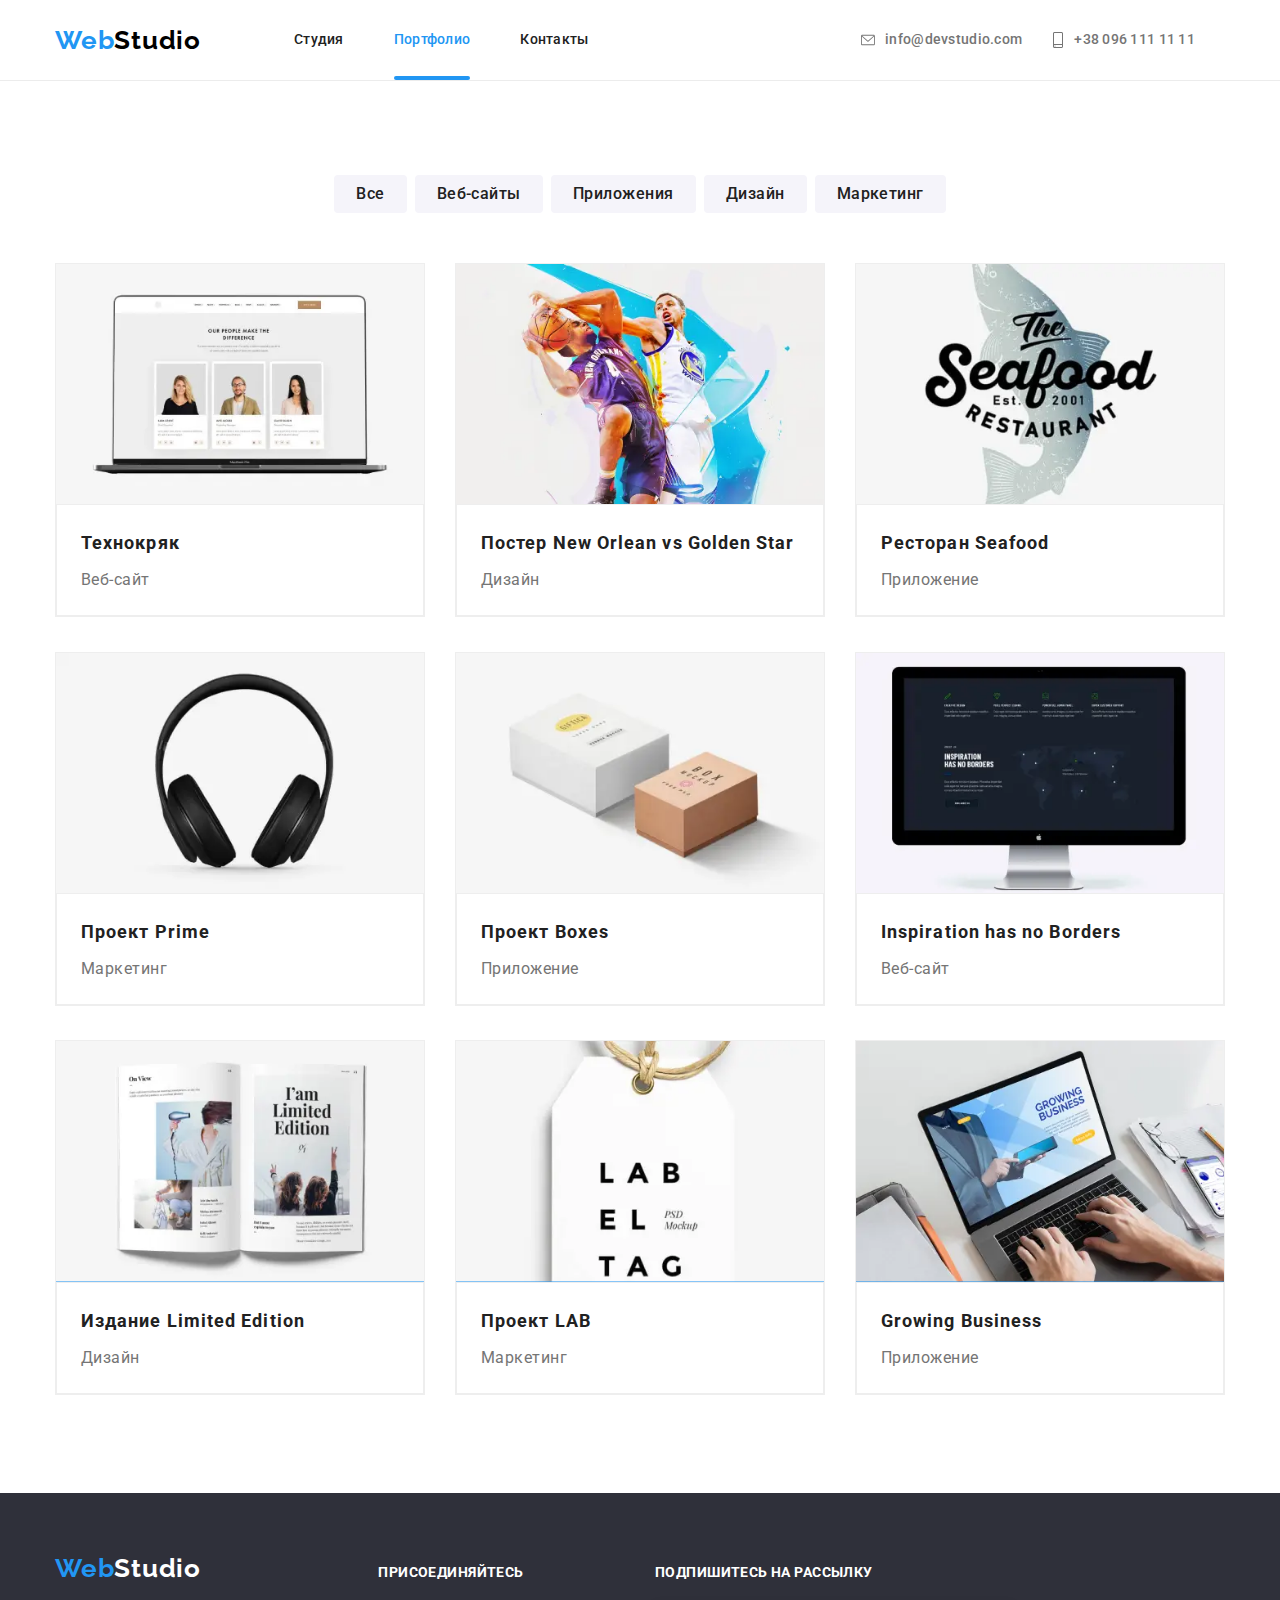
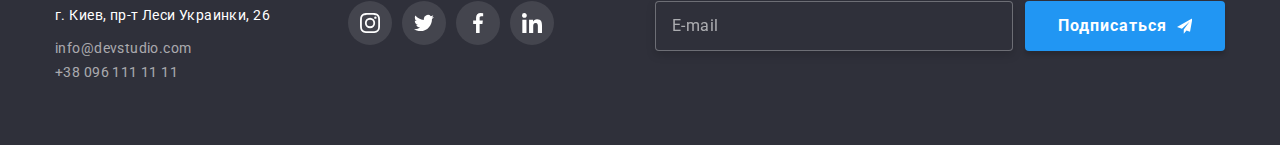
==== commit 8ade7fbe: "исправляет заголовки" ====
--- a/portfolio.html
+++ b/portfolio.html
@@ -14,31 +14,42 @@
 
 <body>
   <header class="page-header">
-    <section class="page-header__section">
-      <div class="container page-header__container">
+    <!-- <section class="page-header__section"> -->
+    <div class="container page-header__container">
+      <a href="#" class="logo page-header__logo"><span class="logo--accent">Web</span>Studio</a>
+      <div class="main-container">
         <nav class="main-nav">
-          <a href="#" class="logo main-nav__logo"><span class="logo--accent">Web</span>Studio</a>
           <ul class="site-nav list">
-            <li class="site-nav__item"><a class="site-nav__link" href="./index.html">Студия</a></li>
-            <li class="site-nav__item"><a class="site-nav__link site-nav__link--current"
-                href="./portfolio.html">Портфолио</a></li>
-            <li class="site-nav__item"><a class="site-nav__link" href="#">Контакты</a></li>
+            <li class="site-nav__item">
+              <a class="site-nav__link" href="./index.html">Студия</a>
+            </li>
+            <li class="site-nav__item">
+              <a class="site-nav__link site-nav__link--current" href="./portfolio.html">Портфолио</a>
+            </li>
+            <li class="site-nav__item">
+              <a class="site-nav__link" href="#">Контакты</a>
+            </li>
           </ul>
         </nav>
         <div class="contacts__info">
           <ul class="contacts list">
-            <li class="contacts__item"><a class="contacts__link" href="mailto:info@devstudio.com"><svg
-                  class="contacts__icon" width="16" height="12">
+            <li class="contacts__item">
+              <a class="contacts__link" href="mailto:info@devstudio.com"><svg class="contacts__icon icon-mail" width="16"
+                  height="12">
                   <use href="./images/sprite.svg#envelope"></use>
-                </svg>info@devstudio.com</a></li>
-            <li class="contacts__item"><a class="contacts__link" href="tel:380961111111"><svg class="contacts__icon"
-                  width="10" height="16">
+                </svg>info@devstudio.com</a>
+            </li>
+            <li class="contacts__item">
+              <a class="contacts__link" href="tel:380961111111"><svg class="contacts__icon icon-phone" width="10"
+                  height="16">
                   <use href="./images/sprite.svg#smartphone"></use>
-                </svg>+38 096 111 11 11</a></li>
+                </svg>+38 096 111 11 11</a>
+            </li>
           </ul>
         </div>
       </div>
-    </section>
+    </div>
+    <!-- </section> -->
   </header>
   <main>
     <section class="section">
--- a/css/main.min.css
+++ b/css/main.min.css
@@ -1,2 +1,2 @@
-html{-webkit-box-sizing:border-box;box-sizing:border-box}*,*::before,*::after{-webkit-box-sizing:inherit;box-sizing:inherit}body{margin:0;color:#757575;background-color:#fff;font-family:roboto,sans-serif}img{display:block;width:100%;height:auto}.list{list-style:none;padding:0;margin:0}h1,h2,h3,h4,h5{margin-top:0;margin-bottom:0}.center{text-align:center}.thumb{display:-webkit-box;display:-ms-flexbox;display:flex;-webkit-box-pack:center;-ms-flex-pack:center;justify-content:center;-webkit-box-align:center;-ms-flex-align:center;align-items:center}.title{color:#212121;font-weight:700;font-size:36px;line-height:1.17;text-align:center;letter-spacing:0.03em;margin-bottom:50px}.visually-hidden{position:absolute;clip:rect(0 0 0 0);width:1px;height:1px;margin:-1px}.is-hidden{opacity:0;pointer-events:none}.section{padding:94px 0;margin:0 auto}.section__team{background-color:#f5f4fa}.container{padding-left:15px;padding-right:15px;margin-left:auto;margin-right:auto}@media screen and (min-width: 480px){.container{width:480px}}@media screen and (min-width: 480px) and (min-width: 768px){.container{width:768px}}@media screen and (min-width: 480px) and (min-width: 1200px){.container{width:1200px}}@media screen and (min-width: 768px){.container__footer{display:-webkit-box;display:-ms-flexbox;display:flex;-ms-flex-wrap:wrap;flex-wrap:wrap;-ms-flex-pack:distribute;justify-content:space-around;-webkit-box-align:baseline;-ms-flex-align:baseline;align-items:baseline}}@media screen and (min-width: 1200px){.container__footer{display:-webkit-box;display:-ms-flexbox;display:flex;-ms-flex-wrap:nowrap;flex-wrap:nowrap;-webkit-box-pack:justify;-ms-flex-pack:justify;justify-content:space-between}}.page-header{padding:0 15px;margin-right:auto;margin-left:auto;border-bottom:1px solid #ececec}@media screen and (min-width: 768px){.page-header__logo{margin-right:88px}}@media screen and (min-width: 1200px){.page-header__logo{margin-right:93px}}.page-header__container{display:-webkit-box;display:-ms-flexbox;display:flex;-webkit-box-align:center;-ms-flex-align:center;align-items:center;-webkit-box-pack:justify;-ms-flex-pack:justify;justify-content:space-between;font-weight:500;letter-spacing:0.02em}@media screen and (max-width: 767px){.page-header__container{padding-top:16px;padding-bottom:16px}}@media screen and (max-width: 767px){.main-container{display:none}}@media screen and (min-width: 768px){.main-container{display:-webkit-box;display:-ms-flexbox;display:flex;-webkit-box-align:center;-ms-flex-align:center;align-items:center;-webkit-box-pack:justify;-ms-flex-pack:justify;justify-content:space-between;width:100%}}.main-nav{font-size:14px;line-height:1.14}.site-nav{display:-webkit-box;display:-ms-flexbox;display:flex;font-weight:500;font-size:14px;line-height:1.14;letter-spacing:0.02em}.site-nav__link{position:relative;display:block;padding-top:32px;padding-bottom:32px;color:#212121;text-decoration:none;-webkit-transition:color 250ms cubic-bezier(0.4, 0, 0.2, 1);transition:color 250ms cubic-bezier(0.4, 0, 0.2, 1)}.site-nav__link:hover,.site-nav__link:focus{color:#2196f3;opacity:1}.site-nav__link--current{color:#2196f3}.site-nav__link::after{position:absolute;content:"";display:block;width:100%;height:4px;border-radius:2px;bottom:0;left:0;background-color:#2196f3;opacity:0;-webkit-transition:opacity 250ms cubic-bezier(0.4, 0, 0.2, 1);transition:opacity 250ms cubic-bezier(0.4, 0, 0.2, 1)}.site-nav__link--current::after,.site-nav__link:hover::after,.site-nav__link:focus::after{opacity:1}.site-nav__item{margin-right:50px}.site-nav__item:last-child{margin-right:0}.contacts{display:block;font-weight:500;font-size:14px;line-height:1.14;letter-spacing:0.02em;-webkit-box-pack:center;-ms-flex-pack:center;justify-content:center;-webkit-box-align:center;-ms-flex-align:center;align-items:center}@media screen and (min-width: 1200px){.contacts{font-size:14px;line-height:1.14}}@media screen and (min-width: 1200px){.contacts{display:-webkit-box;display:-ms-flexbox;display:flex}}.contacts__link{display:-webkit-box;display:-ms-flexbox;display:flex;text-decoration:none;color:inherit;-webkit-transition:color 250ms cubic-bezier(0.4, 0, 0.2, 1);transition:color 250ms cubic-bezier(0.4, 0, 0.2, 1)}.contacts__link:hover,.contacts__link:focus{color:#2196f3}@media screen and (min-width: 768px) and (max-width: 1199px){.contacts__item{margin-bottom:10px}}@media screen and (min-width: 1200px){.contacts__item{margin-right:30px}}@media screen and (min-width: 768px) and (max-width: 1199px){.contacts__item:last-child{margin-bottom:0}}.icon-mail{margin-right:8px;fill:currentColor;width:14px;height:10px}@media screen and (min-width: 1200px){.icon-mail{height:16px;margin-right:10px}}.icon-phone{margin-right:8px;fill:currentColor;width:10px;height:14px}@media screen and (min-width: 1200px){.icon-phone{width:12px;height:16px;margin-right:10px}}.logo{color:#000;text-decoration:none;font-family:raleway;font-weight:700;font-size:24px;line-height:1.19;letter-spacing:0.03em}@media screen and (min-width: 1200px){.logo{font-size:26px}}.logo--accent{color:#2196f3}.hero{display:-webkit-box;display:-ms-flexbox;display:flex;padding-top:200px;padding-bottom:200px;text-align:center}.hero__container{display:block;width:696px;margin-right:auto;margin-left:auto}.hero__title{color:#fff;display:block;font-weight:900;font-size:44px;line-height:1.36;text-align:center;letter-spacing:0.06em;text-transform:uppercase;margin-bottom:30px}.overlay{max-width:1600px;height:600px;margin-left:auto;margin-right:auto;background-color:#2f303a;background-image:-webkit-gradient(linear, left top, right top, from(rgba(47,48,58,0.4)), to(rgba(47,48,58,0.4))),url("../images/hero/hero-mobile.jpg");background-image:linear-gradient(to right, rgba(47,48,58,0.4), rgba(47,48,58,0.4)),url("../images/hero/hero-mobile.jpg");background-repeat:no-repeat;background-size:cover;background-position:center}.button{display:-webkit-inline-box;display:-ms-inline-flexbox;display:inline-flex;border:1px solid transparent;min-width:200px;height:50px;border-radius:4px;padding:10px 32px;-webkit-box-align:center;-ms-flex-align:center;align-items:center;text-align:center;cursor:pointer;background-color:#2196f3;color:#fff;-webkit-box-shadow:0px 4px 4px rgba(0,0,0,0.15);box-shadow:0px 4px 4px rgba(0,0,0,0.15);font-weight:700;font-size:16px;line-height:1.87;letter-spacing:0.06em}.button__icon{width:24px;height:24px;margin-left:10px;fill:currentColor}.features{padding-top:60px}@media screen and (min-width: 1200px){.features{padding-top:94px}}.features .features__list{margin:0 auto}@media screen and (min-width: 768px){.features .features__list{display:-webkit-box;display:-ms-flexbox;display:flex;-ms-flex-wrap:wrap;flex-wrap:wrap;-webkit-box-pack:justify;-ms-flex-pack:justify;justify-content:space-between}}@media screen and (min-width: 768px) and (max-width: 1199px){.features .features__list{padding-bottom:30px}}.features .features__item{margin-bottom:30px}@media screen and (min-width: 768px) and (max-width: 1199px){.features .features__item{width:calc((100% - 30px) / 2)}}@media screen and (min-width: 1200px){.features .features__item{width:calc((100% - 90px) / 4);margin-bottom:0}}.features .picture{display:-webkit-box;display:-ms-flexbox;display:flex;-webkit-box-pack:center;-ms-flex-pack:center;justify-content:center;-webkit-box-align:center;-ms-flex-align:center;align-items:center;background-color:#f5f4fa;height:120px;margin-bottom:30px;border-radius:4px}.features .picture__title{color:#212121;font-weight:700;font-size:14px;line-height:1.14;letter-spacing:0.03em;text-transform:uppercase;text-align:center;margin-top:0;margin-bottom:10px}@media screen and (min-width: 768px){.features .picture__title{text-align:left}}.features .picture__text{width:100%;margin-top:0;margin-bottom:0;font-weight:400;font-size:14px;line-height:1.71;letter-spacing:0.03em}.features .picture__icon{height:70px;width:70px;fill:currentColor}.description{display:-webkit-box;display:-ms-flexbox;display:flex;margin-top:0;margin:0 -15px}@media screen and (max-width: 1199px){.description{display:none}}.description__item{position:relative;margin:0 15px}.description__title{position:absolute;display:-webkit-box;display:-ms-flexbox;display:flex;bottom:0;left:0;width:100%;height:70px;margin:0;font-weight:700;font-size:14px;line-height:1.14;-webkit-box-align:center;-ms-flex-align:center;align-items:center;-webkit-box-pack:center;-ms-flex-pack:center;justify-content:center;letter-spacing:0.03em;text-transform:uppercase;color:#fff;background-color:rgba(47,48,58,0.8)}.team{display:block;padding:0;margin:0 auto}@media screen and (min-width: 768px){.team{display:-webkit-box;display:-ms-flexbox;display:flex;-ms-flex-wrap:wrap;flex-wrap:wrap;-webkit-box-pack:justify;-ms-flex-pack:justify;justify-content:space-between}}.team__item{display:block;border:0;padding-bottom:0;-webkit-box-shadow:0px 1px 3px rgba(0,0,0,0.12),0px 1px 1px rgba(0,0,0,0.14),0px 2px 1px rgba(0,0,0,0.2);box-shadow:0px 1px 3px rgba(0,0,0,0.12),0px 1px 1px rgba(0,0,0,0.14),0px 2px 1px rgba(0,0,0,0.2);border-radius:0px 0px 4px 4px;background-color:#ccc;text-align:center;margin-bottom:30px}@media screen and (min-width: 768px){.team__item{width:calc((100% - 30px) / 2)}}@media screen and (min-width: 1200px){.team__item{width:calc((100% - 90px) / 4)}}@media screen and (min-width: 768px) and (max-width: 1199px){.team__item{margin-top:0}}@media screen and (min-width: 1200px){.team__item{padding-bottom:0}}.team .card{padding:30px 32px;background:#fff;border:1px solid #eee;border-bottom-right-radius:4px;border-bottom-left-radius:4px}.team .card__title{margin-bottom:10px;color:#212121;text-transform:capitalize;text-align:center;font-weight:500;font-size:16px;line-height:1.19;letter-spacing:0.03em;font-style:normal}.team .card__text{margin-top:0;margin-bottom:16px;text-align:center;font-weight:400;font-size:16px;line-height:1.19;letter-spacing:0.03em}.social{display:-webkit-box;display:-ms-flexbox;display:flex;-webkit-box-pack:center;-ms-flex-pack:center;justify-content:center}.social__link{display:-webkit-inline-box;display:-ms-inline-flexbox;display:inline-flex;-webkit-box-align:center;-ms-flex-align:center;align-items:center;-webkit-box-pack:center;-ms-flex-pack:center;justify-content:center;width:44px;height:44px;border-radius:50%;color:#afb1b8;fill:currentColor;-webkit-transition:fill 250ms cubic-bezier(0.4, 0, 0.2, 1),background-color 250ms cubic-bezier(0.4, 0, 0.2, 1);transition:fill 250ms cubic-bezier(0.4, 0, 0.2, 1),background-color 250ms cubic-bezier(0.4, 0, 0.2, 1)}.social__link:hover,.social__link:focus{color:#fff;border-radius:50%;background-color:#2196f3}.social__icon{height:20px;width:20px;fill:currentColor}.social__item{display:-webkit-inline-box;display:-ms-inline-flexbox;display:inline-flex;-webkit-box-align:center;-ms-flex-align:center;align-items:center;-webkit-box-pack:center;-ms-flex-pack:center;justify-content:center;width:44px;height:44px;border-radius:50%}.social__item:not(:last-child){margin-right:10px}.clients{display:-webkit-box;display:-ms-flexbox;display:flex;-ms-flex-wrap:wrap;flex-wrap:wrap;-webkit-box-pack:justify;-ms-flex-pack:justify;justify-content:space-between;padding:0;margin:0 -15px}.clients__logo{display:-webkit-box;display:-ms-flexbox;display:flex;padding:0;width:100%;height:100%;margin:0 15px;fill:currentColor;display:flex;height:90px;width:calc((100% - 60px) / 2)}@media screen and (min-width: 768px){.clients__logo{width:calc((100% - 90px) / 3)}}@media screen and (min-width: 1200px){.clients__logo{width:calc((100% - 180px) / 6)}}@media screen and (max-width: 1199px){.clients__logo{margin-top:30px}}.clients__link{display:-webkit-box;display:-ms-flexbox;display:flex;width:100%;height:100%;-webkit-box-align:center;-ms-flex-align:center;align-items:center;-webkit-box-pack:center;-ms-flex-pack:center;justify-content:center;fill:currentColor;border:1px solid #afb1b8;border-radius:4px;-webkit-box-sizing:border-box;box-sizing:border-box;color:#afb1b8;-webkit-transition:color 250ms cubic-bezier(0.4, 0, 0.2, 1),border 250ms cubic-bezier(0.4, 0, 0.2, 1);transition:color 250ms cubic-bezier(0.4, 0, 0.2, 1),border 250ms cubic-bezier(0.4, 0, 0.2, 1)}.clients__link:hover,.clients__link:focus{color:#2196f3;border-color:#2196f3}.footer{padding-top:60px;padding-bottom:60px;text-align:center;background-color:#2f303a}.footer__content{display:block}@media screen and (min-width: 1200px){.footer__content{margin-right:70px}}.footer__logo{color:#fff}.footer__location{margin-top:20px;margin-bottom:8px;color:#fff;font-style:normal;font-weight:400;font-size:14px;line-height:1.71;letter-spacing:0.03em}@media screen and (min-width: 1200px){.footer__location{margin-bottom:9px}}.footer__link{color:rgba(255,255,255,0.6);text-decoration:none;font-weight:400;font-size:14px;line-height:1.71;letter-spacing:0.03em;-webkit-transition:color 250ms cubic-bezier(0.4, 0, 0.2, 1);transition:color 250ms cubic-bezier(0.4, 0, 0.2, 1)}.footer__link:hover,.footer__link:focus{color:#2196f3}.footer__.item:not(:last-child){margin-bottom:9px}.follow-us{margin-right:0;margin-top:60px;margin-bottom:60px}@media screen and (min-width: 768px){.follow-us{margin-top:0}}@media screen and (min-width: 768px) and (min-width: 1200px){.follow-us{margin-right:93px;margin-bottom:0}}@media screen and (min-width: 768px){.follow-us__text{color:#fff;font-style:normal;font-weight:700;font-size:14px;line-height:1.14;letter-spacing:0.03em;text-transform:uppercase;margin-top:0;margin-bottom:20px}.follow-us__social{margin-bottom:20px}.follow-us__item{display:-webkit-inline-box;display:-ms-inline-flexbox;display:inline-flex;-webkit-box-align:center;-ms-flex-align:center;align-items:center;-webkit-box-pack:center;-ms-flex-pack:center;justify-content:center;width:44px;height:44px;fill:#fff}.follow-us__link{display:-webkit-inline-box;display:-ms-inline-flexbox;display:inline-flex;-webkit-box-align:center;-ms-flex-align:center;align-items:center;-webkit-box-pack:center;-ms-flex-pack:center;justify-content:center;width:44px;height:44px;background-color:rgba(255,255,255,0.1);border-radius:50%;-webkit-transition:background-color 250ms cubic-bezier(0.4, 0, 0.2, 1);transition:background-color 250ms cubic-bezier(0.4, 0, 0.2, 1)}.follow-us__link:hover,.follow-us__link:focus{background-color:#2196f3;border-radius:50%}.follow-us__icon{width:20px;height:20px;fill:#fff}}.send-form__email{display:block;-webkit-box-align:center;-ms-flex-align:center;align-items:center;width:450px}@media screen and (min-width: 1200px){.send-form__email{display:-webkit-inline-box;display:-ms-inline-flexbox;display:inline-flex;width:570px}}.send-form__text{color:#fff;font-style:normal;font-weight:700;font-size:14px;line-height:1.14;letter-spacing:0.03em;text-transform:uppercase;margin-top:0;margin-bottom:20px}@media screen and (min-width: 1200px){.send-form__text{text-align:left}}.send-form__input{width:100%;height:50px;background-color:#2f303a;border:1px solid rgba(255,255,255,0.3);-webkit-box-sizing:border-box;box-sizing:border-box;-webkit-filter:drop-shadow(0px 4px 4px rgba(0,0,0,0.15));filter:drop-shadow(0px 4px 4px rgba(0,0,0,0.15));border-radius:4px;padding:15px 256px 15px 16px;margin-bottom:20px;color:rgba(255,255,255,0.6)}@media screen and (min-width: 1200px){.send-form__input{margin-bottom:0;margin-right:12px}}.send-form__email input::-webkit-input-placeholder{font-weight:400;font-size:16px;line-height:1.25;-webkit-box-align:center;align-items:center;letter-spacing:0.03em;color:rgba(255,255,255,0.6)}.send-form__email input:-ms-input-placeholder{font-weight:400;font-size:16px;line-height:1.25;-ms-flex-align:center;align-items:center;letter-spacing:0.03em;color:rgba(255,255,255,0.6)}.send-form__email input::-ms-input-placeholder{font-weight:400;font-size:16px;line-height:1.25;-ms-flex-align:center;align-items:center;letter-spacing:0.03em;color:rgba(255,255,255,0.6)}.send-form__email input::placeholder{font-weight:400;font-size:16px;line-height:1.25;-webkit-box-align:center;-ms-flex-align:center;align-items:center;letter-spacing:0.03em;color:rgba(255,255,255,0.6)}.buttons{display:-webkit-box;display:-ms-flexbox;display:flex;-webkit-box-pack:center;-ms-flex-pack:center;justify-content:center;margin-bottom:50px}.buttons__button-radio{padding:6px 22px;cursor:pointer;background-color:#f5f4fa;color:#212121;font-family:inherit;font-weight:500;font-size:16px;line-height:1.62;text-align:center;border-radius:4px;border:1px transparent;letter-spacing:0.03em;-webkit-transition:color 250ms cubic-bezier(0.4, 0, 0.2, 1),background-color 250ms cubic-bezier(0.4, 0, 0.2, 1);transition:color 250ms cubic-bezier(0.4, 0, 0.2, 1),background-color 250ms cubic-bezier(0.4, 0, 0.2, 1)}.buttons__item{margin-right:8px}.buttons__item:last-child{margin-right:0}.buttons__button-radio:hover,.buttons__button-radio:focus{background-color:#2196f3;color:#fff;-webkit-box-shadow:0px 2px 2px 0px rgba(0,0,0,0.12),0px 1px 2px 0px rgba(0,0,0,0.08),0px 3px 1px 0px rgba(0,0,0,0.1);box-shadow:0px 2px 2px 0px rgba(0,0,0,0.12),0px 1px 2px 0px rgba(0,0,0,0.08),0px 3px 1px 0px rgba(0,0,0,0.1)}.portfolio{display:-webkit-box;display:-ms-flexbox;display:flex;-ms-flex-wrap:wrap;flex-wrap:wrap;margin:-15px}.portfolio__item{display:block;width:370px;margin:15px}.portfolio__card{position:relative;overflow:hidden}.portfolio__link:hover .image-overlay,.portfolio__link:focus .image-overlay{-webkit-transform:translateX(0) translateY(0);transform:translateX(0) translateY(0)}.portfolio__image{display:block}.portfolio__link{display:block;text-decoration:none;height:404px;width:370px;border:1px solid #eee;overflow:hidden;cursor:pointer;color:#757575}.portfolio__link:hover,.portfolio__link:focus{-webkit-box-shadow:0px 1px 1px rgba(0,0,0,0.12),0px 4px 4px rgba(0,0,0,0.06),1px 4px 6px rgba(0,0,0,0.16);box-shadow:0px 1px 1px rgba(0,0,0,0.12),0px 4px 4px rgba(0,0,0,0.06),1px 4px 6px rgba(0,0,0,0.16)}.image-overlay{position:absolute;left:0;bottom:0;width:100%;height:100%;background-color:#2196f3;opacity:0.9;-webkit-transform:translateX(0) translateY(100%);transform:translateX(0) translateY(100%);padding-top:63px;padding-right:23px;padding-left:23px;padding-bottom:63px;-webkit-transition:-webkit-transform 250ms cubic-bezier(0.4, 0, 0.2, 1);transition:-webkit-transform 250ms cubic-bezier(0.4, 0, 0.2, 1);transition:transform 250ms cubic-bezier(0.4, 0, 0.2, 1);transition:transform 250ms cubic-bezier(0.4, 0, 0.2, 1), -webkit-transform 250ms cubic-bezier(0.4, 0, 0.2, 1)}.image-overlay__text{font-weight:400;font-size:18px;line-height:1.56;letter-spacing:0.03em;color:#fff;margin:0}.image-overlay__border{padding:20px 24px;background:#fff;border:1px solid #eee}.image-overlay__title{color:#212121;font-weight:700;font-size:18px;line-height:2;letter-spacing:0.06em;margin-bottom:4px}.image-overlay__text-second{margin-top:0;margin-bottom:0;font-weight:400;font-size:16px;line-height:1.87;letter-spacing:0.03em}.backdrop{position:fixed;top:0;left:0;bottom:0;right:0;width:100%;height:100%;background-color:rgba(0,0,0,0.1)}.modal{display:block;position:absolute;width:528px;min-height:581px;left:50%;top:50%;-webkit-transform:translate(-50%, -50%);transform:translate(-50%, -50%);background-color:#fff;padding:40px}.modal__button{position:absolute;top:8px;right:8px;display:-webkit-box;display:-ms-flexbox;display:flex;-webkit-box-align:center;-ms-flex-align:center;align-items:center;-webkit-box-pack:center;-ms-flex-pack:center;justify-content:center;outline:none;width:30px;height:30px;padding:0;border:1px solid rgba(0,0,0,0.1);background-color:#fff;border-radius:50%;margin-left:auto;cursor:pointer;-webkit-transition:fill 250ms cubic-bezier(0.4, 0, 0.2, 1);transition:fill 250ms cubic-bezier(0.4, 0, 0.2, 1)}.modal__button:hover,.modal__button:focus{fill:#2196f3}.modal__text{font-weight:700;font-size:20px;line-height:23px;text-align:center;letter-spacing:0.03em;color:#212121;margin-top:0;margin-bottom:12px;padding:0}.modal__form{position:absolute;display:block;width:448px;top:40px}.modal__item{display:inline-block;font-weight:400;font-size:12px;line-height:1.17;letter-spacing:0.01em;margin-bottom:4px;padding:0;color:#757575}.modal__input{width:100%;height:40px;border:1px solid rgba(33,33,33,0.2);-webkit-box-sizing:border-box;box-sizing:border-box;border-radius:4px;padding:11px 12px 11px 42px;cursor:pointer;-webkit-transition:border cubic-bezier(0.4, 0, 0.2, 1) 250ms;transition:border cubic-bezier(0.4, 0, 0.2, 1) 250ms}.modal__input:hover,.modal__input:focus{border-color:#2196f3;outline:none}.modal__input:hover ~ .modal__icon,.modal__input:focus ~ .modal__icon{fill:#2196f3}.modal__contact-input{position:relative;display:inline-block;width:100%}.modal__icon{width:18px;height:18px;position:absolute;top:50%;-webkit-transform:translate(-50%, -50%);transform:translate(-50%, -50%);left:21px;fill:#212121;-webkit-transition:fill 250ms cubic-bezier(0.4, 0, 0.2, 1);transition:fill 250ms cubic-bezier(0.4, 0, 0.2, 1)}.modal__comments-area{width:448px;height:120px;cursor:pointer;border:1px solid rgba(33,33,33,0.2);-webkit-box-sizing:border-box;box-sizing:border-box;border-radius:4px;padding:12px 16px;resize:none;-webkit-transition:border 250ms cubic-bezier(0.4, 0, 0.2, 1);transition:border 250ms cubic-bezier(0.4, 0, 0.2, 1)}.modal__comments-area:hover,.modal__comments-area:focus{border-color:#2196f3;outline:none}.modal__contact-area textarea::-webkit-input-placeholder{font-weight:400;font-size:14px;line-height:1.14;letter-spacing:0.01em;color:rgba(117,117,117,0.5)}.modal__contact-area textarea:-ms-input-placeholder{font-weight:400;font-size:14px;line-height:1.14;letter-spacing:0.01em;color:rgba(117,117,117,0.5)}.modal__contact-area textarea::-ms-input-placeholder{font-weight:400;font-size:14px;line-height:1.14;letter-spacing:0.01em;color:rgba(117,117,117,0.5)}.modal__contact-area textarea::placeholder{font-weight:400;font-size:14px;line-height:1.14;letter-spacing:0.01em;color:rgba(117,117,117,0.5)}.modal__label{display:-webkit-box;display:-ms-flexbox;display:flex;-webkit-box-orient:vertical;-webkit-box-direction:normal;-ms-flex-direction:column;flex-direction:column;margin-bottom:10px}.modal__label-area{display:-webkit-box;display:-ms-flexbox;display:flex;-webkit-box-orient:vertical;-webkit-box-direction:normal;-ms-flex-direction:column;flex-direction:column;margin-bottom:20px}.checkbox{display:-webkit-box;display:-ms-flexbox;display:flex;-webkit-box-align:center;-ms-flex-align:center;align-items:center;-webkit-box-pack:center;-ms-flex-pack:center;justify-content:center;margin-bottom:30px;padding:0}.checkbox__text-terms{font-weight:400;font-size:14px;line-height:1.71;letter-spacing:0.03em;color:#757575}.checkbox__icon{display:inline-block;width:16px;height:15px;border:2px solid #000;border-radius:2px;margin-right:8px}.checkbox__input{-webkit-appearance:none;-moz-appearance:none;appearance:none;position:absolute}.checkbox__input:checked ~ .checkbox__icon{border:#2196f3;background-color:#2196f3;background-image:url(../images/icon-check.svg);background-size:contain;background-origin:border-box;-webkit-transition:background-color 250ms cubic-bezier(0.4, 0, 0.2, 1);transition:background-color 250ms cubic-bezier(0.4, 0, 0.2, 1)}.checkbox__button{display:block;-webkit-box-pack:center;-ms-flex-pack:center;justify-content:center;margin:0 auto;width:200px;height:50px;background:#2196f3;color:#fff;-webkit-box-shadow:0px 4px 4px rgba(0,0,0,0.15);box-shadow:0px 4px 4px rgba(0,0,0,0.15);border-radius:4px;border:transparent;font-weight:700;font-size:16px;line-height:1.87;-webkit-box-align:center;-ms-flex-align:center;align-items:center;text-align:center;letter-spacing:0.06em;cursor:pointer}
+html{-webkit-box-sizing:border-box;box-sizing:border-box}*,*::before,*::after{-webkit-box-sizing:inherit;box-sizing:inherit}body{margin:0;color:#757575;background-color:#fff;font-family:roboto,sans-serif}img{display:block;width:100%;height:auto}.list{list-style:none;padding:0;margin:0}h1,h2,h3,h4,h5{margin-top:0;margin-bottom:0}.center{text-align:center}.thumb{display:-webkit-box;display:-ms-flexbox;display:flex;-webkit-box-pack:center;-ms-flex-pack:center;justify-content:center;-webkit-box-align:center;-ms-flex-align:center;align-items:center}.title{color:#212121;font-weight:700;font-size:36px;line-height:1.17;text-align:center;letter-spacing:0.03em;margin-bottom:30px}@media screen and (min-width: 1200px){.title{margin-bottom:50px}}.visually-hidden{position:absolute;clip:rect(0 0 0 0);width:1px;height:1px;margin:-1px}.is-hidden{opacity:0;pointer-events:none}.section{padding:60px 0;margin:0 auto}@media screen and (min-width: 1200px){.section{padding:94px 0}}.section__description{display:block;padding:94px 0}@media screen and (max-width: 1199px){.section__description{display:none}}.section__team{background-color:#f5f4fa}@media screen and (min-width: 768px){.section__team{padding:60px 0}}@media screen and (min-width: 768px) and (min-width: 1200px){.section__team{padding:94px 0}}.container{padding-left:15px;padding-right:15px;margin-left:auto;margin-right:auto}@media screen and (min-width: 480px){.container{width:480px}}@media screen and (min-width: 480px) and (min-width: 768px){.container{width:768px}}@media screen and (min-width: 480px) and (min-width: 1200px){.container{width:1200px}}@media screen and (min-width: 768px){.container__footer{display:-webkit-box;display:-ms-flexbox;display:flex;-ms-flex-wrap:wrap;flex-wrap:wrap;-ms-flex-pack:distribute;justify-content:space-around;-webkit-box-align:baseline;-ms-flex-align:baseline;align-items:baseline}}@media screen and (min-width: 1200px){.container__footer{display:-webkit-box;display:-ms-flexbox;display:flex;-ms-flex-wrap:nowrap;flex-wrap:nowrap;-webkit-box-pack:justify;-ms-flex-pack:justify;justify-content:space-between}}.page-header{padding:0 15px;margin-right:auto;margin-left:auto;border-bottom:1px solid #ececec}@media screen and (min-width: 768px){.page-header__logo{margin-right:88px}}@media screen and (min-width: 1200px){.page-header__logo{margin-right:93px}}.page-header__container{display:-webkit-box;display:-ms-flexbox;display:flex;-webkit-box-align:center;-ms-flex-align:center;align-items:center;-webkit-box-pack:justify;-ms-flex-pack:justify;justify-content:space-between;font-weight:500;letter-spacing:0.02em}@media screen and (max-width: 767px){.page-header__container{padding-top:16px;padding-bottom:16px}}@media screen and (max-width: 767px){.main-container{display:none}}@media screen and (min-width: 768px){.main-container{display:-webkit-box;display:-ms-flexbox;display:flex;-webkit-box-align:center;-ms-flex-align:center;align-items:center;-webkit-box-pack:justify;-ms-flex-pack:justify;justify-content:space-between;width:100%}}.main-nav{font-size:14px;line-height:1.14}.site-nav{display:-webkit-box;display:-ms-flexbox;display:flex;font-weight:500;font-size:14px;line-height:1.14;letter-spacing:0.02em}.site-nav__link{position:relative;display:block;padding-top:32px;padding-bottom:32px;color:#212121;text-decoration:none;-webkit-transition:color 250ms cubic-bezier(0.4, 0, 0.2, 1);transition:color 250ms cubic-bezier(0.4, 0, 0.2, 1)}.site-nav__link:hover,.site-nav__link:focus{color:#2196f3;opacity:1}.site-nav__link--current{color:#2196f3}.site-nav__link::after{position:absolute;content:"";display:block;width:100%;height:4px;border-radius:2px;bottom:0;left:0;background-color:#2196f3;opacity:0;-webkit-transition:opacity 250ms cubic-bezier(0.4, 0, 0.2, 1);transition:opacity 250ms cubic-bezier(0.4, 0, 0.2, 1)}.site-nav__link--current::after,.site-nav__link:hover::after,.site-nav__link:focus::after{opacity:1}.site-nav__item{margin-right:50px}.site-nav__item:last-child{margin-right:0}.contacts{display:block;font-weight:500;font-size:14px;line-height:1.14;letter-spacing:0.02em;-webkit-box-pack:center;-ms-flex-pack:center;justify-content:center;-webkit-box-align:center;-ms-flex-align:center;align-items:center}@media screen and (min-width: 1200px){.contacts{font-size:14px;line-height:1.14}}@media screen and (min-width: 1200px){.contacts{display:-webkit-box;display:-ms-flexbox;display:flex}}.contacts__link{display:-webkit-box;display:-ms-flexbox;display:flex;text-decoration:none;color:inherit;-webkit-transition:color 250ms cubic-bezier(0.4, 0, 0.2, 1);transition:color 250ms cubic-bezier(0.4, 0, 0.2, 1)}.contacts__link:hover,.contacts__link:focus{color:#2196f3}@media screen and (min-width: 768px) and (max-width: 1199px){.contacts__item{margin-bottom:10px}}@media screen and (min-width: 1200px){.contacts__item{margin-right:30px}}@media screen and (min-width: 768px) and (max-width: 1199px){.contacts__item:last-child{margin-bottom:0}}.icon-mail{margin-right:8px;fill:currentColor;width:14px;height:10px}@media screen and (min-width: 1200px){.icon-mail{height:16px;margin-right:10px}}.icon-phone{margin-right:8px;fill:currentColor;width:10px;height:14px}@media screen and (min-width: 1200px){.icon-phone{width:12px;height:16px;margin-right:10px}}.logo{color:#000;text-decoration:none;font-family:raleway;font-weight:700;font-size:24px;line-height:1.19;letter-spacing:0.03em}@media screen and (min-width: 1200px){.logo{font-size:26px}}.logo--accent{color:#2196f3}.hero{display:-webkit-box;display:-ms-flexbox;display:flex;height:400px;padding-top:200px;padding-bottom:200px;text-align:center}.hero__container{display:block;width:696px;height:auto;margin-right:auto;margin-left:auto}.hero__title{color:#fff;display:block;font-weight:900;font-size:44px;line-height:1.36;text-align:center;letter-spacing:0.06em;text-transform:uppercase;margin-bottom:30px}.overlay{max-width:1600px;height:600px;margin-left:auto;margin-right:auto;background-color:#2f303a;background-image:-webkit-gradient(linear, left top, right top, from(rgba(47,48,58,0.4)), to(rgba(47,48,58,0.4))),url("../images/hero/hero-mobile.jpg");background-image:linear-gradient(to right, rgba(47,48,58,0.4), rgba(47,48,58,0.4)),url("../images/hero/hero-mobile.jpg");background-repeat:no-repeat;background-size:cover;background-position:center}@media screen and (min-device-pixel-ratio: 2), screen and (-webkit-min-device-pixel-ratio: 2), screen and (min-resolution: 192dpi), screen and (min-resolution: 2dppx){.overlay{background-image:-webkit-gradient(linear, left top, right top, from(rgba(47,48,58,0.4)), to(rgba(47,48,58,0.4))),url("../images/hero/hero-mobile@2x.jpg");background-image:linear-gradient(to right, rgba(47,48,58,0.4), rgba(47,48,58,0.4)),url("../images/hero/hero-mobile@2x.jpg")}}@media screen and (min-width: 480px){.overlay{background-image:-webkit-gradient(linear, left top, right top, from(rgba(47,48,58,0.4)), to(rgba(47,48,58,0.4))),url(../images/hero/hero-tablet.jpg);background-image:linear-gradient(to right, rgba(47,48,58,0.4), rgba(47,48,58,0.4)),url(../images/hero/hero-tablet.jpg)}}@media screen and (min-width: 480px) and (min-device-pixel-ratio: 2), screen and (min-width: 480px) and (-webkit-min-device-pixel-ratio: 2), screen and (min-width: 480px) and (min-resolution: 192dpi), screen and (min-width: 480px) and (min-resolution: 2dppx){.overlay{background-image:-webkit-gradient(linear, left top, right top, from(rgba(47,48,58,0.4)), to(rgba(47,48,58,0.4))),url("../images/hero/hero-tablet@2x.jpg");background-image:linear-gradient(to right, rgba(47,48,58,0.4), rgba(47,48,58,0.4)),url("../images/hero/hero-tablet@2x.jpg")}}@media screen and (min-width: 768px){.overlay{background-image:-webkit-gradient(linear, left top, right top, from(rgba(47,48,58,0.4)), to(rgba(47,48,58,0.4))),url(../images/hero/hero.jpg);background-image:linear-gradient(to right, rgba(47,48,58,0.4), rgba(47,48,58,0.4)),url(../images/hero/hero.jpg)}}@media screen and (min-width: 768px) and (min-device-pixel-ratio: 2), screen and (min-width: 768px) and (-webkit-min-device-pixel-ratio: 2), screen and (min-width: 768px) and (min-resolution: 192dpi), screen and (min-width: 768px) and (min-resolution: 2dppx){.overlay{background-image:-webkit-gradient(linear, left top, right top, from(rgba(47,48,58,0.4)), to(rgba(47,48,58,0.4))),url("../images/hero/hero@2x.jpg");background-image:linear-gradient(to right, rgba(47,48,58,0.4), rgba(47,48,58,0.4)),url("../images/hero/hero@2x.jpg")}}@media screen and (min-width: 768px){.overlay{max-width:768px}}@media screen and (min-width: 1200px){.overlay{max-width:1600px;max-height:600px;padding:200px}}.button{display:-webkit-inline-box;display:-ms-inline-flexbox;display:inline-flex;border:1px solid transparent;min-width:200px;height:50px;border-radius:4px;padding:10px 32px;-webkit-box-align:center;-ms-flex-align:center;align-items:center;text-align:center;cursor:pointer;background-color:#2196f3;color:#fff;-webkit-box-shadow:0px 4px 4px rgba(0,0,0,0.15);box-shadow:0px 4px 4px rgba(0,0,0,0.15);font-weight:700;font-size:16px;line-height:1.87;letter-spacing:0.06em}.button__icon{width:24px;height:24px;margin-left:10px;fill:currentColor}.features{padding-top:60px;padding-bottom:60px}@media screen and (min-width: 1200px){.features{padding-top:94px;padding-bottom:0}}.features .features__list{margin:-15px}@media screen and (min-width: 768px){.features .features__list{display:-webkit-box;display:-ms-flexbox;display:flex;-ms-flex-wrap:wrap;flex-wrap:wrap;-webkit-box-pack:justify;-ms-flex-pack:justify;justify-content:space-between}}.features .features__item{margin:15px}@media screen and (min-width: 768px) and (max-width: 1199px){.features .features__item{width:calc((100% - 60px) / 2)}}@media screen and (min-width: 1200px){.features .features__item{width:calc((100% - 120px) / 4)}}.features .picture{display:-webkit-box;display:-ms-flexbox;display:flex;-webkit-box-pack:center;-ms-flex-pack:center;justify-content:center;-webkit-box-align:center;-ms-flex-align:center;align-items:center;background-color:#f5f4fa;height:120px;margin-bottom:30px;border-radius:4px}.features .picture__title{color:#212121;font-weight:700;font-size:14px;line-height:1.14;letter-spacing:0.03em;text-transform:uppercase;text-align:center;margin-top:0;margin-bottom:10px}@media screen and (min-width: 768px){.features .picture__title{text-align:left}}.features .picture__text{width:100%;margin-top:0;margin-bottom:0;font-weight:400;font-size:14px;line-height:1.71;letter-spacing:0.03em}.features .picture__icon{height:70px;width:70px;fill:currentColor}.description{display:-webkit-box;display:-ms-flexbox;display:flex;margin-top:0;margin:0 -15px}@media screen and (max-width: 1199px){.description{display:none}}.description__item{position:relative;margin:0 15px}.description__title{position:absolute;display:-webkit-box;display:-ms-flexbox;display:flex;bottom:0;left:0;width:100%;height:70px;margin:0;font-weight:700;font-size:14px;line-height:1.14;-webkit-box-align:center;-ms-flex-align:center;align-items:center;-webkit-box-pack:center;-ms-flex-pack:center;justify-content:center;letter-spacing:0.03em;text-transform:uppercase;color:#fff;background-color:rgba(47,48,58,0.8)}.team{display:block;padding:0;margin:0 auto}@media screen and (min-width: 768px){.team{display:-webkit-box;display:-ms-flexbox;display:flex;-ms-flex-wrap:wrap;flex-wrap:wrap;-webkit-box-pack:justify;-ms-flex-pack:justify;justify-content:space-between}}.team__item{display:block;border:0;padding-bottom:0;-webkit-box-shadow:0px 1px 3px rgba(0,0,0,0.12),0px 1px 1px rgba(0,0,0,0.14),0px 2px 1px rgba(0,0,0,0.2);box-shadow:0px 1px 3px rgba(0,0,0,0.12),0px 1px 1px rgba(0,0,0,0.14),0px 2px 1px rgba(0,0,0,0.2);border-radius:0px 0px 4px 4px;background-color:#ccc;text-align:center;margin-bottom:30px}@media screen and (min-width: 768px){.team__item{width:calc((100% - 30px) / 2)}}@media screen and (min-width: 1200px){.team__item{width:calc((100% - 90px) / 4)}}@media screen and (min-width: 768px) and (max-width: 1199px){.team__item{margin-top:0}}@media screen and (min-width: 1200px){.team__item{padding-bottom:0}}.team .card{padding:30px 32px;background:#fff;border:1px solid #eee;border-bottom-right-radius:4px;border-bottom-left-radius:4px}.team .card__title{margin-bottom:10px;color:#212121;text-transform:capitalize;text-align:center;font-weight:500;font-size:16px;line-height:1.19;letter-spacing:0.03em;font-style:normal}.team .card__text{margin-top:0;margin-bottom:16px;text-align:center;font-weight:400;font-size:16px;line-height:1.19;letter-spacing:0.03em}.social{display:-webkit-box;display:-ms-flexbox;display:flex;-webkit-box-pack:center;-ms-flex-pack:center;justify-content:center}.social__link{display:-webkit-inline-box;display:-ms-inline-flexbox;display:inline-flex;-webkit-box-align:center;-ms-flex-align:center;align-items:center;-webkit-box-pack:center;-ms-flex-pack:center;justify-content:center;width:44px;height:44px;border-radius:50%;color:#afb1b8;fill:currentColor;-webkit-transition:fill 250ms cubic-bezier(0.4, 0, 0.2, 1),background-color 250ms cubic-bezier(0.4, 0, 0.2, 1);transition:fill 250ms cubic-bezier(0.4, 0, 0.2, 1),background-color 250ms cubic-bezier(0.4, 0, 0.2, 1)}.social__link:hover,.social__link:focus{color:#fff;border-radius:50%;background-color:#2196f3}.social__icon{height:20px;width:20px;fill:currentColor}.social__item{display:-webkit-inline-box;display:-ms-inline-flexbox;display:inline-flex;-webkit-box-align:center;-ms-flex-align:center;align-items:center;-webkit-box-pack:center;-ms-flex-pack:center;justify-content:center;width:44px;height:44px;border-radius:50%}.social__item:not(:last-child){margin-right:10px}.clients{display:-webkit-box;display:-ms-flexbox;display:flex;-ms-flex-wrap:wrap;flex-wrap:wrap;-webkit-box-pack:justify;-ms-flex-pack:justify;justify-content:space-between;padding:0;margin:0 -15px}.clients__logo{display:-webkit-box;display:-ms-flexbox;display:flex;padding:0;width:100%;height:100%;margin:0 15px;fill:currentColor;display:flex;height:90px;width:calc((100% - 60px) / 2)}@media screen and (min-width: 768px){.clients__logo{width:calc((100% - 90px) / 3)}}@media screen and (min-width: 1200px){.clients__logo{width:calc((100% - 180px) / 6)}}@media screen and (max-width: 1199px){.clients__logo{margin-bottom:30px}}.clients__link{display:-webkit-box;display:-ms-flexbox;display:flex;width:100%;height:100%;-webkit-box-align:center;-ms-flex-align:center;align-items:center;-webkit-box-pack:center;-ms-flex-pack:center;justify-content:center;fill:currentColor;border:1px solid #afb1b8;border-radius:4px;-webkit-box-sizing:border-box;box-sizing:border-box;color:#afb1b8;-webkit-transition:color 250ms cubic-bezier(0.4, 0, 0.2, 1),border 250ms cubic-bezier(0.4, 0, 0.2, 1);transition:color 250ms cubic-bezier(0.4, 0, 0.2, 1),border 250ms cubic-bezier(0.4, 0, 0.2, 1)}.clients__link:hover,.clients__link:focus{color:#2196f3;border-color:#2196f3}.footer{padding-top:60px;padding-bottom:60px;text-align:center;background-color:#2f303a}.footer__content{display:block}@media screen and (min-width: 1200px){.footer__content{margin-right:70px;text-align:start}}.footer__logo{color:#fff}.footer__location{margin-top:20px;margin-bottom:8px;color:#fff;font-style:normal;font-weight:400;font-size:14px;line-height:1.71;letter-spacing:0.03em}@media screen and (min-width: 1200px){.footer__location{margin-bottom:9px}}.footer__link{color:rgba(255,255,255,0.6);text-decoration:none;font-weight:400;font-size:14px;line-height:1.71;letter-spacing:0.03em;-webkit-transition:color 250ms cubic-bezier(0.4, 0, 0.2, 1);transition:color 250ms cubic-bezier(0.4, 0, 0.2, 1)}.footer__link:hover,.footer__link:focus{color:#2196f3}.footer__.item:not(:last-child){margin-bottom:9px}.follow-us{margin-right:0;margin-top:60px;margin-bottom:60px}@media screen and (min-width: 768px){.follow-us{margin-top:0}}@media screen and (min-width: 768px) and (min-width: 1200px){.follow-us{margin-right:93px;margin-bottom:0}}@media screen and (min-width: 768px){.follow-us__text{color:#fff;font-style:normal;font-weight:700;font-size:14px;line-height:1.14;letter-spacing:0.03em;text-transform:uppercase;margin-top:0;margin-bottom:20px}.follow-us__social{margin-bottom:20px}.follow-us__item{display:-webkit-inline-box;display:-ms-inline-flexbox;display:inline-flex;-webkit-box-align:center;-ms-flex-align:center;align-items:center;-webkit-box-pack:center;-ms-flex-pack:center;justify-content:center;width:44px;height:44px;fill:#fff}.follow-us__link{display:-webkit-inline-box;display:-ms-inline-flexbox;display:inline-flex;-webkit-box-align:center;-ms-flex-align:center;align-items:center;-webkit-box-pack:center;-ms-flex-pack:center;justify-content:center;width:44px;height:44px;background-color:rgba(255,255,255,0.1);border-radius:50%;-webkit-transition:background-color 250ms cubic-bezier(0.4, 0, 0.2, 1);transition:background-color 250ms cubic-bezier(0.4, 0, 0.2, 1)}.follow-us__link:hover,.follow-us__link:focus{background-color:#2196f3;border-radius:50%}.follow-us__icon{width:20px;height:20px;fill:#fff}}.send-form__email{display:block;-webkit-box-align:center;-ms-flex-align:center;align-items:center;width:450px}@media screen and (min-width: 1200px){.send-form__email{display:-webkit-inline-box;display:-ms-inline-flexbox;display:inline-flex;width:570px}}.send-form__text{color:#fff;font-style:normal;font-weight:700;font-size:14px;line-height:1.14;letter-spacing:0.03em;text-transform:uppercase;margin-top:0;margin-bottom:20px}@media screen and (min-width: 1200px){.send-form__text{text-align:left}}.send-form__input{width:100%;height:50px;background-color:#2f303a;border:1px solid rgba(255,255,255,0.3);-webkit-box-sizing:border-box;box-sizing:border-box;-webkit-filter:drop-shadow(0px 4px 4px rgba(0,0,0,0.15));filter:drop-shadow(0px 4px 4px rgba(0,0,0,0.15));border-radius:4px;padding:15px 256px 15px 16px;margin-bottom:20px;color:rgba(255,255,255,0.6)}@media screen and (min-width: 1200px){.send-form__input{margin-bottom:0;margin-right:12px}}.send-form__email input::-webkit-input-placeholder{font-weight:400;font-size:16px;line-height:1.25;-webkit-box-align:center;align-items:center;letter-spacing:0.03em;color:rgba(255,255,255,0.6)}.send-form__email input:-ms-input-placeholder{font-weight:400;font-size:16px;line-height:1.25;-ms-flex-align:center;align-items:center;letter-spacing:0.03em;color:rgba(255,255,255,0.6)}.send-form__email input::-ms-input-placeholder{font-weight:400;font-size:16px;line-height:1.25;-ms-flex-align:center;align-items:center;letter-spacing:0.03em;color:rgba(255,255,255,0.6)}.send-form__email input::placeholder{font-weight:400;font-size:16px;line-height:1.25;-webkit-box-align:center;-ms-flex-align:center;align-items:center;letter-spacing:0.03em;color:rgba(255,255,255,0.6)}.buttons{display:-webkit-box;display:-ms-flexbox;display:flex;-ms-flex-wrap:wrap;flex-wrap:wrap;-webkit-box-pack:start;-ms-flex-pack:start;justify-content:start;margin-bottom:25px}@media screen and (min-width: 768px){.buttons{-webkit-box-pack:center;-ms-flex-pack:center;justify-content:center;margin-bottom:15px}}@media screen and (min-width: 1200px){.buttons{-webkit-box-pack:center;-ms-flex-pack:center;justify-content:center;margin-bottom:35px}}.buttons__button-radio{display:block;padding:6px 22px;margin-bottom:15px;cursor:pointer;background-color:#f5f4fa;color:#212121;font-family:inherit;font-weight:500;font-size:16px;line-height:1.62;text-align:center;border-radius:4px;border:1px transparent;letter-spacing:0.03em;-webkit-transition:color 250ms cubic-bezier(0.4, 0, 0.2, 1),background-color 250ms cubic-bezier(0.4, 0, 0.2, 1);transition:color 250ms cubic-bezier(0.4, 0, 0.2, 1),background-color 250ms cubic-bezier(0.4, 0, 0.2, 1)}.buttons__item{margin-right:8px}.buttons__item:last-child{margin-right:0}.buttons__button-radio:hover,.buttons__button-radio:focus{background-color:#2196f3;color:#fff;-webkit-box-shadow:0px 2px 2px 0px rgba(0,0,0,0.12),0px 1px 2px 0px rgba(0,0,0,0.08),0px 3px 1px 0px rgba(0,0,0,0.1);box-shadow:0px 2px 2px 0px rgba(0,0,0,0.12),0px 1px 2px 0px rgba(0,0,0,0.08),0px 3px 1px 0px rgba(0,0,0,0.1)}.portfolio{display:-webkit-box;display:-ms-flexbox;display:flex;-ms-flex-wrap:wrap;flex-wrap:wrap;margin:-15px}@media screen and (min-width: 768px){.portfolio{display:-webkit-box;display:-ms-flexbox;display:flex;-ms-flex-wrap:wrap;flex-wrap:wrap}}.portfolio__item{width:calc(100% - 30px);margin:15px}@media screen and (min-width: 768px){.portfolio__item{width:calc((100% - 60px) / 2)}}@media screen and (min-width: 1200px){.portfolio__item{width:calc((100% - 90px) / 3)}}.portfolio__card{position:relative;overflow:hidden}.portfolio__link:hover .image-overlay,.portfolio__link:focus .image-overlay{-webkit-transform:translateX(0) translateY(0);transform:translateX(0) translateY(0)}.portfolio__image{display:block;width:100%;height:100hv}.portfolio__link{display:inline-block;text-decoration:none;width:100%;height:100;border:1px solid #eee;overflow:hidden;cursor:pointer;color:#757575}.portfolio__link:hover,.portfolio__link:focus{-webkit-box-shadow:0px 1px 1px rgba(0,0,0,0.12),0px 4px 4px rgba(0,0,0,0.06),1px 4px 6px rgba(0,0,0,0.16);box-shadow:0px 1px 1px rgba(0,0,0,0.12),0px 4px 4px rgba(0,0,0,0.06),1px 4px 6px rgba(0,0,0,0.16)}.image-overlay{position:absolute;left:0;bottom:0;width:100%;height:100%;background-color:#2196f3;opacity:0.9;-webkit-transform:translateX(0) translateY(100%);transform:translateX(0) translateY(100%);padding-top:63px;padding-right:23px;padding-left:23px;padding-bottom:63px;-webkit-transition:-webkit-transform 250ms cubic-bezier(0.4, 0, 0.2, 1);transition:-webkit-transform 250ms cubic-bezier(0.4, 0, 0.2, 1);transition:transform 250ms cubic-bezier(0.4, 0, 0.2, 1);transition:transform 250ms cubic-bezier(0.4, 0, 0.2, 1), -webkit-transform 250ms cubic-bezier(0.4, 0, 0.2, 1)}.image-overlay__text{font-weight:400;font-size:18px;line-height:1.56;letter-spacing:0.03em;color:#fff;margin:0}.image-overlay__border{padding:20px 24px;background:#fff;border:1px solid #eee}.image-overlay__title{color:#212121;font-weight:700;font-size:18px;line-height:2;letter-spacing:0.06em;margin-bottom:4px}.image-overlay__text-second{margin-top:0;margin-bottom:0;font-weight:400;font-size:16px;line-height:1.87;letter-spacing:0.03em}.backdrop{position:fixed;top:0;left:0;bottom:0;right:0;width:100%;height:100%;background-color:rgba(0,0,0,0.1)}.modal{display:block;position:absolute;width:528px;min-height:581px;left:50%;top:50%;-webkit-transform:translate(-50%, -50%);transform:translate(-50%, -50%);background-color:#fff;padding:40px}.modal__button{position:absolute;top:8px;right:8px;display:-webkit-box;display:-ms-flexbox;display:flex;-webkit-box-align:center;-ms-flex-align:center;align-items:center;-webkit-box-pack:center;-ms-flex-pack:center;justify-content:center;outline:none;width:30px;height:30px;padding:0;border:1px solid rgba(0,0,0,0.1);background-color:#fff;border-radius:50%;margin-left:auto;cursor:pointer;-webkit-transition:fill 250ms cubic-bezier(0.4, 0, 0.2, 1);transition:fill 250ms cubic-bezier(0.4, 0, 0.2, 1)}.modal__button:hover,.modal__button:focus{fill:#2196f3}.modal__text{font-weight:700;font-size:20px;line-height:23px;text-align:center;letter-spacing:0.03em;color:#212121;margin-top:0;margin-bottom:12px;padding:0}.modal__form{position:absolute;display:block;width:448px;top:40px}.modal__item{display:inline-block;font-weight:400;font-size:12px;line-height:1.17;letter-spacing:0.01em;margin-bottom:4px;padding:0;color:#757575}.modal__input{width:100%;height:40px;border:1px solid rgba(33,33,33,0.2);-webkit-box-sizing:border-box;box-sizing:border-box;border-radius:4px;padding:11px 12px 11px 42px;cursor:pointer;-webkit-transition:border cubic-bezier(0.4, 0, 0.2, 1) 250ms;transition:border cubic-bezier(0.4, 0, 0.2, 1) 250ms}.modal__input:hover,.modal__input:focus{border-color:#2196f3;outline:none}.modal__input:hover ~ .modal__icon,.modal__input:focus ~ .modal__icon{fill:#2196f3}.modal__contact-input{position:relative;display:inline-block;width:100%}.modal__icon{width:18px;height:18px;position:absolute;top:50%;-webkit-transform:translate(-50%, -50%);transform:translate(-50%, -50%);left:21px;fill:#212121;-webkit-transition:fill 250ms cubic-bezier(0.4, 0, 0.2, 1);transition:fill 250ms cubic-bezier(0.4, 0, 0.2, 1)}.modal__comments-area{width:448px;height:120px;cursor:pointer;border:1px solid rgba(33,33,33,0.2);-webkit-box-sizing:border-box;box-sizing:border-box;border-radius:4px;padding:12px 16px;resize:none;-webkit-transition:border 250ms cubic-bezier(0.4, 0, 0.2, 1);transition:border 250ms cubic-bezier(0.4, 0, 0.2, 1)}.modal__comments-area:hover,.modal__comments-area:focus{border-color:#2196f3;outline:none}.modal__contact-area textarea::-webkit-input-placeholder{font-weight:400;font-size:14px;line-height:1.14;letter-spacing:0.01em;color:rgba(117,117,117,0.5)}.modal__contact-area textarea:-ms-input-placeholder{font-weight:400;font-size:14px;line-height:1.14;letter-spacing:0.01em;color:rgba(117,117,117,0.5)}.modal__contact-area textarea::-ms-input-placeholder{font-weight:400;font-size:14px;line-height:1.14;letter-spacing:0.01em;color:rgba(117,117,117,0.5)}.modal__contact-area textarea::placeholder{font-weight:400;font-size:14px;line-height:1.14;letter-spacing:0.01em;color:rgba(117,117,117,0.5)}.modal__label{display:-webkit-box;display:-ms-flexbox;display:flex;-webkit-box-orient:vertical;-webkit-box-direction:normal;-ms-flex-direction:column;flex-direction:column;margin-bottom:10px}.modal__label-area{display:-webkit-box;display:-ms-flexbox;display:flex;-webkit-box-orient:vertical;-webkit-box-direction:normal;-ms-flex-direction:column;flex-direction:column;margin-bottom:20px}.checkbox{display:-webkit-box;display:-ms-flexbox;display:flex;-webkit-box-align:center;-ms-flex-align:center;align-items:center;-webkit-box-pack:center;-ms-flex-pack:center;justify-content:center;margin-bottom:30px;padding:0}.checkbox__text-terms{font-weight:400;font-size:14px;line-height:1.71;letter-spacing:0.03em;color:#757575}.checkbox__icon{display:inline-block;width:16px;height:15px;border:2px solid #000;border-radius:2px;margin-right:8px}.checkbox__input{-webkit-appearance:none;-moz-appearance:none;appearance:none;position:absolute}.checkbox__input:checked ~ .checkbox__icon{border:#2196f3;background-color:#2196f3;background-image:url(../images/icon-check.svg);background-size:contain;background-origin:border-box;-webkit-transition:background-color 250ms cubic-bezier(0.4, 0, 0.2, 1);transition:background-color 250ms cubic-bezier(0.4, 0, 0.2, 1)}.checkbox__button{display:block;-webkit-box-pack:center;-ms-flex-pack:center;justify-content:center;margin:0 auto;width:200px;height:50px;background:#2196f3;color:#fff;-webkit-box-shadow:0px 4px 4px rgba(0,0,0,0.15);box-shadow:0px 4px 4px rgba(0,0,0,0.15);border-radius:4px;border:transparent;font-weight:700;font-size:16px;line-height:1.87;-webkit-box-align:center;-ms-flex-align:center;align-items:center;text-align:center;letter-spacing:0.06em;cursor:pointer}
 /*# sourceMappingURL=main.min.css.map */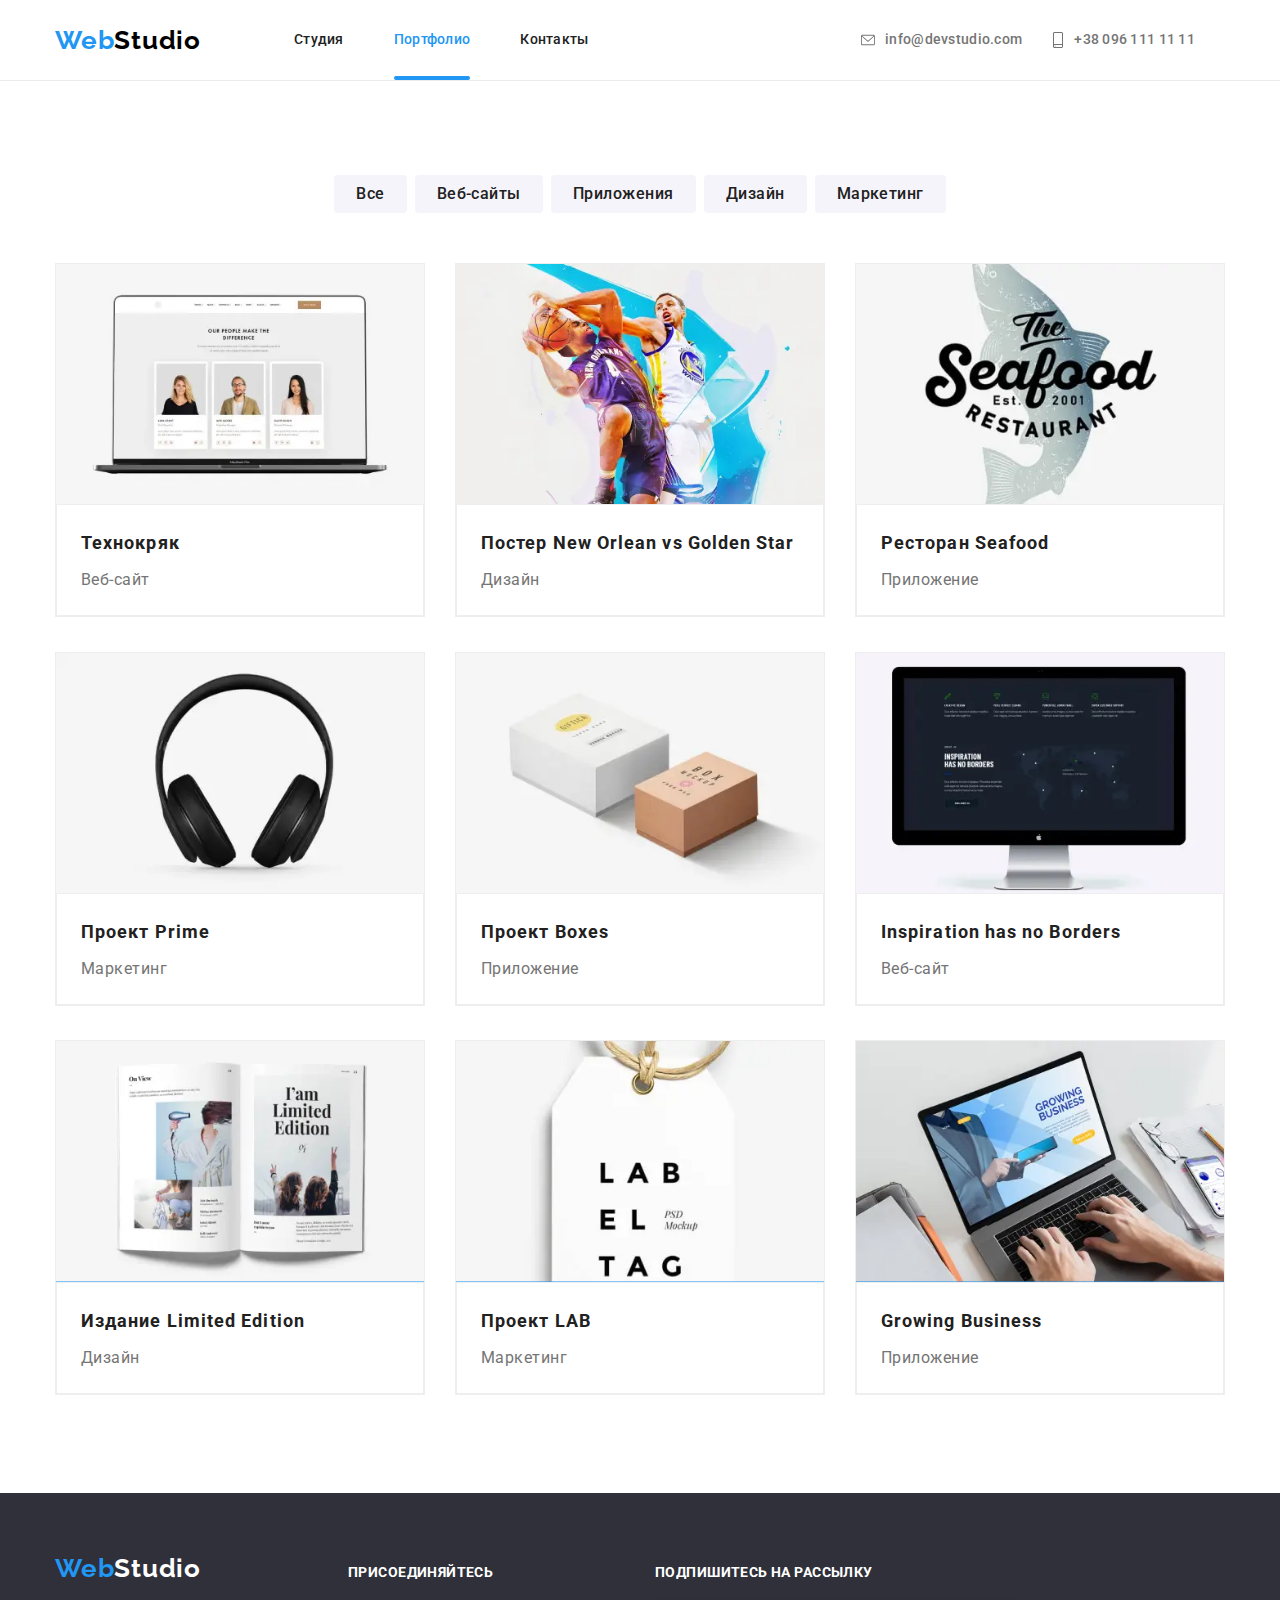
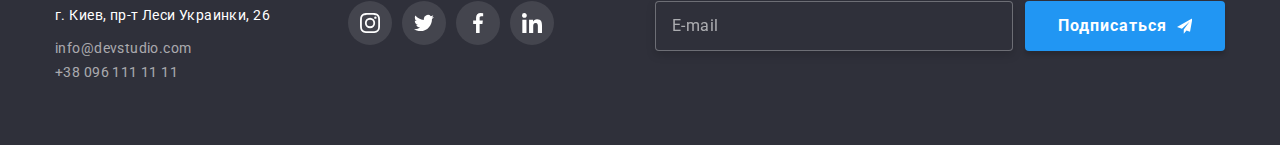
==== commit c3b52264: "исправляет секцию hero" ====
--- a/portfolio.html
+++ b/portfolio.html
@@ -407,53 +407,61 @@
     <section class="footer">
       <div class="container container__footer">
         <div class="footer__content">
-          <a class="logo footer__logo " href="#"><span class="logo--accent">Web</span>Studio</a>
-          <address class="footer__location">
-            г. Киев, пр-т Леси Украинки, 26
-          </address>
+          <a class="logo footer__logo" href="#"><span class="logo--accent">Web</span>Studio</a>
+          <address class="footer__location">г. Киев, пр-т Леси Украинки, 26</address>
           <ul class="footer__contacts list">
-            <li class="footer__item"><a class="footer__link" href="mailto:info@devstudio.com">info@devstudio.com</a>
-            </li>
-            <li class="footer__item"><a class="footer__link" href="tel:380961111111">+38 096 111 11 11</a></li>
+            <li class="footer__item">
+              <a class="footer__link" href="mailto:info@devstudio.com">info@devstudio.com</a>
+            </li>
+            <li class="footer__item">
+              <a class="footer__link" href="tel:380961111111">+38 096 111 11 11</a>
+            </li>
           </ul>
         </div>
         <div class="follow-us">
-          <p class="follow-us__text">присоединяйтесь</p>
+          <p class="send-form__text">присоединяйтесь</p>
           <div class="follow-us__content">
             <!-- блок соц.сетей из карточки команды -->
             <ul class="social follow-us__social list">
               <li class="social__item follow-us__item">
                 <a class="social__link follow-us__link" href="">
                   <svg class="social__icon follow-us__icon">
-                    <use href="./image/sprite.svg#instagram"></use>
+                    <use href="./images/sprite.svg#instagram"></use>
                   </svg>
                 </a>
               </li>
-              <li class="social__item follow-us__item"><a class="social__link follow-us__link" href="">
+              <li class="social__item follow-us__item">
+                <a class="social__link follow-us__link" href="">
                   <svg class="social__icon follow-us__icon">
-                    <use href="./image/sprite.svg#twitter"></use>
+                    <use href="./images/sprite.svg#twitter"></use>
                   </svg>
-                </a></li>
-              <li class="social__item follow-us__item"><a class="social__link follow-us__link" href="">
+                </a>
+              </li>
+              <li class="social__item follow-us__item">
+                <a class="social__link follow-us__link" href="">
                   <svg class="social__icon follow-us__icon">
-                    <use href="./image/sprite.svg#facebook"></use>
+                    <use href="./images/sprite.svg#facebook"></use>
                   </svg>
-                </a></li>
-              <li class="social__item follow-us__item"><a class="social__link follow-us__link" href="">
+                </a>
+              </li>
+              <li class="social__item follow-us__item">
+                <a class="social__link follow-us__link" href="">
                   <svg class="social__icon follow-us__icon">
-                    <use href="./image/sprite.svg#linkedin"></use>
+                    <use href="./images/sprite.svg#linkedin"></use>
                   </svg>
-                </a></li>
+                </a>
+              </li>
             </ul>
           </div>
         </div>
         <div class="send-form">
           <p class="send-form__text">Подпишитесь на рассылку</p>
           <form class="send-form__email">
-            <input type="email" class="send-form__input" placeholder="E-mail">
-            <button type="button" class="button">Подписаться
+            <input type="email" class="send-form__input" placeholder="E-mail" />
+            <button type="button" class="button">
+              Подписаться
               <svg class="button__icon">
-                <use href="./image/sprite.svg#icon-send"></use>
+                <use href="./images/sprite.svg#icon-send"></use>
               </svg>
             </button>
           </form>
--- a/css/main.min.css
+++ b/css/main.min.css
@@ -1,2 +1,2 @@
-html{-webkit-box-sizing:border-box;box-sizing:border-box}*,*::before,*::after{-webkit-box-sizing:inherit;box-sizing:inherit}body{margin:0;color:#757575;background-color:#fff;font-family:roboto,sans-serif}img{display:block;width:100%;height:auto}.list{list-style:none;padding:0;margin:0}h1,h2,h3,h4,h5{margin-top:0;margin-bottom:0}.center{text-align:center}.thumb{display:-webkit-box;display:-ms-flexbox;display:flex;-webkit-box-pack:center;-ms-flex-pack:center;justify-content:center;-webkit-box-align:center;-ms-flex-align:center;align-items:center}.title{color:#212121;font-weight:700;font-size:36px;line-height:1.17;text-align:center;letter-spacing:0.03em;margin-bottom:30px}@media screen and (min-width: 1200px){.title{margin-bottom:50px}}.visually-hidden{position:absolute;clip:rect(0 0 0 0);width:1px;height:1px;margin:-1px}.is-hidden{opacity:0;pointer-events:none}.section{padding:60px 0;margin:0 auto}@media screen and (min-width: 1200px){.section{padding:94px 0}}.section__description{display:block;padding:94px 0}@media screen and (max-width: 1199px){.section__description{display:none}}.section__team{background-color:#f5f4fa}@media screen and (min-width: 768px){.section__team{padding:60px 0}}@media screen and (min-width: 768px) and (min-width: 1200px){.section__team{padding:94px 0}}.container{padding-left:15px;padding-right:15px;margin-left:auto;margin-right:auto}@media screen and (min-width: 480px){.container{width:480px}}@media screen and (min-width: 480px) and (min-width: 768px){.container{width:768px}}@media screen and (min-width: 480px) and (min-width: 1200px){.container{width:1200px}}@media screen and (min-width: 768px){.container__footer{display:-webkit-box;display:-ms-flexbox;display:flex;-ms-flex-wrap:wrap;flex-wrap:wrap;-ms-flex-pack:distribute;justify-content:space-around;-webkit-box-align:baseline;-ms-flex-align:baseline;align-items:baseline}}@media screen and (min-width: 1200px){.container__footer{display:-webkit-box;display:-ms-flexbox;display:flex;-ms-flex-wrap:nowrap;flex-wrap:nowrap;-webkit-box-pack:justify;-ms-flex-pack:justify;justify-content:space-between}}.page-header{padding:0 15px;margin-right:auto;margin-left:auto;border-bottom:1px solid #ececec}@media screen and (min-width: 768px){.page-header__logo{margin-right:88px}}@media screen and (min-width: 1200px){.page-header__logo{margin-right:93px}}.page-header__container{display:-webkit-box;display:-ms-flexbox;display:flex;-webkit-box-align:center;-ms-flex-align:center;align-items:center;-webkit-box-pack:justify;-ms-flex-pack:justify;justify-content:space-between;font-weight:500;letter-spacing:0.02em}@media screen and (max-width: 767px){.page-header__container{padding-top:16px;padding-bottom:16px}}@media screen and (max-width: 767px){.main-container{display:none}}@media screen and (min-width: 768px){.main-container{display:-webkit-box;display:-ms-flexbox;display:flex;-webkit-box-align:center;-ms-flex-align:center;align-items:center;-webkit-box-pack:justify;-ms-flex-pack:justify;justify-content:space-between;width:100%}}.main-nav{font-size:14px;line-height:1.14}.site-nav{display:-webkit-box;display:-ms-flexbox;display:flex;font-weight:500;font-size:14px;line-height:1.14;letter-spacing:0.02em}.site-nav__link{position:relative;display:block;padding-top:32px;padding-bottom:32px;color:#212121;text-decoration:none;-webkit-transition:color 250ms cubic-bezier(0.4, 0, 0.2, 1);transition:color 250ms cubic-bezier(0.4, 0, 0.2, 1)}.site-nav__link:hover,.site-nav__link:focus{color:#2196f3;opacity:1}.site-nav__link--current{color:#2196f3}.site-nav__link::after{position:absolute;content:"";display:block;width:100%;height:4px;border-radius:2px;bottom:0;left:0;background-color:#2196f3;opacity:0;-webkit-transition:opacity 250ms cubic-bezier(0.4, 0, 0.2, 1);transition:opacity 250ms cubic-bezier(0.4, 0, 0.2, 1)}.site-nav__link--current::after,.site-nav__link:hover::after,.site-nav__link:focus::after{opacity:1}.site-nav__item{margin-right:50px}.site-nav__item:last-child{margin-right:0}.contacts{display:block;font-weight:500;font-size:14px;line-height:1.14;letter-spacing:0.02em;-webkit-box-pack:center;-ms-flex-pack:center;justify-content:center;-webkit-box-align:center;-ms-flex-align:center;align-items:center}@media screen and (min-width: 1200px){.contacts{font-size:14px;line-height:1.14}}@media screen and (min-width: 1200px){.contacts{display:-webkit-box;display:-ms-flexbox;display:flex}}.contacts__link{display:-webkit-box;display:-ms-flexbox;display:flex;text-decoration:none;color:inherit;-webkit-transition:color 250ms cubic-bezier(0.4, 0, 0.2, 1);transition:color 250ms cubic-bezier(0.4, 0, 0.2, 1)}.contacts__link:hover,.contacts__link:focus{color:#2196f3}@media screen and (min-width: 768px) and (max-width: 1199px){.contacts__item{margin-bottom:10px}}@media screen and (min-width: 1200px){.contacts__item{margin-right:30px}}@media screen and (min-width: 768px) and (max-width: 1199px){.contacts__item:last-child{margin-bottom:0}}.icon-mail{margin-right:8px;fill:currentColor;width:14px;height:10px}@media screen and (min-width: 1200px){.icon-mail{height:16px;margin-right:10px}}.icon-phone{margin-right:8px;fill:currentColor;width:10px;height:14px}@media screen and (min-width: 1200px){.icon-phone{width:12px;height:16px;margin-right:10px}}.logo{color:#000;text-decoration:none;font-family:raleway;font-weight:700;font-size:24px;line-height:1.19;letter-spacing:0.03em}@media screen and (min-width: 1200px){.logo{font-size:26px}}.logo--accent{color:#2196f3}.hero{display:-webkit-box;display:-ms-flexbox;display:flex;height:400px;padding-top:200px;padding-bottom:200px;text-align:center}.hero__container{display:block;width:696px;height:auto;margin-right:auto;margin-left:auto}.hero__title{color:#fff;display:block;font-weight:900;font-size:44px;line-height:1.36;text-align:center;letter-spacing:0.06em;text-transform:uppercase;margin-bottom:30px}.overlay{max-width:1600px;height:600px;margin-left:auto;margin-right:auto;background-color:#2f303a;background-image:-webkit-gradient(linear, left top, right top, from(rgba(47,48,58,0.4)), to(rgba(47,48,58,0.4))),url("../images/hero/hero-mobile.jpg");background-image:linear-gradient(to right, rgba(47,48,58,0.4), rgba(47,48,58,0.4)),url("../images/hero/hero-mobile.jpg");background-repeat:no-repeat;background-size:cover;background-position:center}@media screen and (min-device-pixel-ratio: 2), screen and (-webkit-min-device-pixel-ratio: 2), screen and (min-resolution: 192dpi), screen and (min-resolution: 2dppx){.overlay{background-image:-webkit-gradient(linear, left top, right top, from(rgba(47,48,58,0.4)), to(rgba(47,48,58,0.4))),url("../images/hero/hero-mobile@2x.jpg");background-image:linear-gradient(to right, rgba(47,48,58,0.4), rgba(47,48,58,0.4)),url("../images/hero/hero-mobile@2x.jpg")}}@media screen and (min-width: 480px){.overlay{background-image:-webkit-gradient(linear, left top, right top, from(rgba(47,48,58,0.4)), to(rgba(47,48,58,0.4))),url(../images/hero/hero-tablet.jpg);background-image:linear-gradient(to right, rgba(47,48,58,0.4), rgba(47,48,58,0.4)),url(../images/hero/hero-tablet.jpg)}}@media screen and (min-width: 480px) and (min-device-pixel-ratio: 2), screen and (min-width: 480px) and (-webkit-min-device-pixel-ratio: 2), screen and (min-width: 480px) and (min-resolution: 192dpi), screen and (min-width: 480px) and (min-resolution: 2dppx){.overlay{background-image:-webkit-gradient(linear, left top, right top, from(rgba(47,48,58,0.4)), to(rgba(47,48,58,0.4))),url("../images/hero/hero-tablet@2x.jpg");background-image:linear-gradient(to right, rgba(47,48,58,0.4), rgba(47,48,58,0.4)),url("../images/hero/hero-tablet@2x.jpg")}}@media screen and (min-width: 768px){.overlay{background-image:-webkit-gradient(linear, left top, right top, from(rgba(47,48,58,0.4)), to(rgba(47,48,58,0.4))),url(../images/hero/hero.jpg);background-image:linear-gradient(to right, rgba(47,48,58,0.4), rgba(47,48,58,0.4)),url(../images/hero/hero.jpg)}}@media screen and (min-width: 768px) and (min-device-pixel-ratio: 2), screen and (min-width: 768px) and (-webkit-min-device-pixel-ratio: 2), screen and (min-width: 768px) and (min-resolution: 192dpi), screen and (min-width: 768px) and (min-resolution: 2dppx){.overlay{background-image:-webkit-gradient(linear, left top, right top, from(rgba(47,48,58,0.4)), to(rgba(47,48,58,0.4))),url("../images/hero/hero@2x.jpg");background-image:linear-gradient(to right, rgba(47,48,58,0.4), rgba(47,48,58,0.4)),url("../images/hero/hero@2x.jpg")}}@media screen and (min-width: 768px){.overlay{max-width:768px}}@media screen and (min-width: 1200px){.overlay{max-width:1600px;max-height:600px;padding:200px}}.button{display:-webkit-inline-box;display:-ms-inline-flexbox;display:inline-flex;border:1px solid transparent;min-width:200px;height:50px;border-radius:4px;padding:10px 32px;-webkit-box-align:center;-ms-flex-align:center;align-items:center;text-align:center;cursor:pointer;background-color:#2196f3;color:#fff;-webkit-box-shadow:0px 4px 4px rgba(0,0,0,0.15);box-shadow:0px 4px 4px rgba(0,0,0,0.15);font-weight:700;font-size:16px;line-height:1.87;letter-spacing:0.06em}.button__icon{width:24px;height:24px;margin-left:10px;fill:currentColor}.features{padding-top:60px;padding-bottom:60px}@media screen and (min-width: 1200px){.features{padding-top:94px;padding-bottom:0}}.features .features__list{margin:-15px}@media screen and (min-width: 768px){.features .features__list{display:-webkit-box;display:-ms-flexbox;display:flex;-ms-flex-wrap:wrap;flex-wrap:wrap;-webkit-box-pack:justify;-ms-flex-pack:justify;justify-content:space-between}}.features .features__item{margin:15px}@media screen and (min-width: 768px) and (max-width: 1199px){.features .features__item{width:calc((100% - 60px) / 2)}}@media screen and (min-width: 1200px){.features .features__item{width:calc((100% - 120px) / 4)}}.features .picture{display:-webkit-box;display:-ms-flexbox;display:flex;-webkit-box-pack:center;-ms-flex-pack:center;justify-content:center;-webkit-box-align:center;-ms-flex-align:center;align-items:center;background-color:#f5f4fa;height:120px;margin-bottom:30px;border-radius:4px}.features .picture__title{color:#212121;font-weight:700;font-size:14px;line-height:1.14;letter-spacing:0.03em;text-transform:uppercase;text-align:center;margin-top:0;margin-bottom:10px}@media screen and (min-width: 768px){.features .picture__title{text-align:left}}.features .picture__text{width:100%;margin-top:0;margin-bottom:0;font-weight:400;font-size:14px;line-height:1.71;letter-spacing:0.03em}.features .picture__icon{height:70px;width:70px;fill:currentColor}.description{display:-webkit-box;display:-ms-flexbox;display:flex;margin-top:0;margin:0 -15px}@media screen and (max-width: 1199px){.description{display:none}}.description__item{position:relative;margin:0 15px}.description__title{position:absolute;display:-webkit-box;display:-ms-flexbox;display:flex;bottom:0;left:0;width:100%;height:70px;margin:0;font-weight:700;font-size:14px;line-height:1.14;-webkit-box-align:center;-ms-flex-align:center;align-items:center;-webkit-box-pack:center;-ms-flex-pack:center;justify-content:center;letter-spacing:0.03em;text-transform:uppercase;color:#fff;background-color:rgba(47,48,58,0.8)}.team{display:block;padding:0;margin:0 auto}@media screen and (min-width: 768px){.team{display:-webkit-box;display:-ms-flexbox;display:flex;-ms-flex-wrap:wrap;flex-wrap:wrap;-webkit-box-pack:justify;-ms-flex-pack:justify;justify-content:space-between}}.team__item{display:block;border:0;padding-bottom:0;-webkit-box-shadow:0px 1px 3px rgba(0,0,0,0.12),0px 1px 1px rgba(0,0,0,0.14),0px 2px 1px rgba(0,0,0,0.2);box-shadow:0px 1px 3px rgba(0,0,0,0.12),0px 1px 1px rgba(0,0,0,0.14),0px 2px 1px rgba(0,0,0,0.2);border-radius:0px 0px 4px 4px;background-color:#ccc;text-align:center;margin-bottom:30px}@media screen and (min-width: 768px){.team__item{width:calc((100% - 30px) / 2)}}@media screen and (min-width: 1200px){.team__item{width:calc((100% - 90px) / 4)}}@media screen and (min-width: 768px) and (max-width: 1199px){.team__item{margin-top:0}}@media screen and (min-width: 1200px){.team__item{padding-bottom:0}}.team .card{padding:30px 32px;background:#fff;border:1px solid #eee;border-bottom-right-radius:4px;border-bottom-left-radius:4px}.team .card__title{margin-bottom:10px;color:#212121;text-transform:capitalize;text-align:center;font-weight:500;font-size:16px;line-height:1.19;letter-spacing:0.03em;font-style:normal}.team .card__text{margin-top:0;margin-bottom:16px;text-align:center;font-weight:400;font-size:16px;line-height:1.19;letter-spacing:0.03em}.social{display:-webkit-box;display:-ms-flexbox;display:flex;-webkit-box-pack:center;-ms-flex-pack:center;justify-content:center}.social__link{display:-webkit-inline-box;display:-ms-inline-flexbox;display:inline-flex;-webkit-box-align:center;-ms-flex-align:center;align-items:center;-webkit-box-pack:center;-ms-flex-pack:center;justify-content:center;width:44px;height:44px;border-radius:50%;color:#afb1b8;fill:currentColor;-webkit-transition:fill 250ms cubic-bezier(0.4, 0, 0.2, 1),background-color 250ms cubic-bezier(0.4, 0, 0.2, 1);transition:fill 250ms cubic-bezier(0.4, 0, 0.2, 1),background-color 250ms cubic-bezier(0.4, 0, 0.2, 1)}.social__link:hover,.social__link:focus{color:#fff;border-radius:50%;background-color:#2196f3}.social__icon{height:20px;width:20px;fill:currentColor}.social__item{display:-webkit-inline-box;display:-ms-inline-flexbox;display:inline-flex;-webkit-box-align:center;-ms-flex-align:center;align-items:center;-webkit-box-pack:center;-ms-flex-pack:center;justify-content:center;width:44px;height:44px;border-radius:50%}.social__item:not(:last-child){margin-right:10px}.clients{display:-webkit-box;display:-ms-flexbox;display:flex;-ms-flex-wrap:wrap;flex-wrap:wrap;-webkit-box-pack:justify;-ms-flex-pack:justify;justify-content:space-between;padding:0;margin:0 -15px}.clients__logo{display:-webkit-box;display:-ms-flexbox;display:flex;padding:0;width:100%;height:100%;margin:0 15px;fill:currentColor;display:flex;height:90px;width:calc((100% - 60px) / 2)}@media screen and (min-width: 768px){.clients__logo{width:calc((100% - 90px) / 3)}}@media screen and (min-width: 1200px){.clients__logo{width:calc((100% - 180px) / 6)}}@media screen and (max-width: 1199px){.clients__logo{margin-bottom:30px}}.clients__link{display:-webkit-box;display:-ms-flexbox;display:flex;width:100%;height:100%;-webkit-box-align:center;-ms-flex-align:center;align-items:center;-webkit-box-pack:center;-ms-flex-pack:center;justify-content:center;fill:currentColor;border:1px solid #afb1b8;border-radius:4px;-webkit-box-sizing:border-box;box-sizing:border-box;color:#afb1b8;-webkit-transition:color 250ms cubic-bezier(0.4, 0, 0.2, 1),border 250ms cubic-bezier(0.4, 0, 0.2, 1);transition:color 250ms cubic-bezier(0.4, 0, 0.2, 1),border 250ms cubic-bezier(0.4, 0, 0.2, 1)}.clients__link:hover,.clients__link:focus{color:#2196f3;border-color:#2196f3}.footer{padding-top:60px;padding-bottom:60px;text-align:center;background-color:#2f303a}.footer__content{display:block}@media screen and (min-width: 1200px){.footer__content{margin-right:70px;text-align:start}}.footer__logo{color:#fff}.footer__location{margin-top:20px;margin-bottom:8px;color:#fff;font-style:normal;font-weight:400;font-size:14px;line-height:1.71;letter-spacing:0.03em}@media screen and (min-width: 1200px){.footer__location{margin-bottom:9px}}.footer__link{color:rgba(255,255,255,0.6);text-decoration:none;font-weight:400;font-size:14px;line-height:1.71;letter-spacing:0.03em;-webkit-transition:color 250ms cubic-bezier(0.4, 0, 0.2, 1);transition:color 250ms cubic-bezier(0.4, 0, 0.2, 1)}.footer__link:hover,.footer__link:focus{color:#2196f3}.footer__.item:not(:last-child){margin-bottom:9px}.follow-us{margin-right:0;margin-top:60px;margin-bottom:60px}@media screen and (min-width: 768px){.follow-us{margin-top:0}}@media screen and (min-width: 768px) and (min-width: 1200px){.follow-us{margin-right:93px;margin-bottom:0}}@media screen and (min-width: 768px){.follow-us__text{color:#fff;font-style:normal;font-weight:700;font-size:14px;line-height:1.14;letter-spacing:0.03em;text-transform:uppercase;margin-top:0;margin-bottom:20px}.follow-us__social{margin-bottom:20px}.follow-us__item{display:-webkit-inline-box;display:-ms-inline-flexbox;display:inline-flex;-webkit-box-align:center;-ms-flex-align:center;align-items:center;-webkit-box-pack:center;-ms-flex-pack:center;justify-content:center;width:44px;height:44px;fill:#fff}.follow-us__link{display:-webkit-inline-box;display:-ms-inline-flexbox;display:inline-flex;-webkit-box-align:center;-ms-flex-align:center;align-items:center;-webkit-box-pack:center;-ms-flex-pack:center;justify-content:center;width:44px;height:44px;background-color:rgba(255,255,255,0.1);border-radius:50%;-webkit-transition:background-color 250ms cubic-bezier(0.4, 0, 0.2, 1);transition:background-color 250ms cubic-bezier(0.4, 0, 0.2, 1)}.follow-us__link:hover,.follow-us__link:focus{background-color:#2196f3;border-radius:50%}.follow-us__icon{width:20px;height:20px;fill:#fff}}.send-form__email{display:block;-webkit-box-align:center;-ms-flex-align:center;align-items:center;width:450px}@media screen and (min-width: 1200px){.send-form__email{display:-webkit-inline-box;display:-ms-inline-flexbox;display:inline-flex;width:570px}}.send-form__text{color:#fff;font-style:normal;font-weight:700;font-size:14px;line-height:1.14;letter-spacing:0.03em;text-transform:uppercase;margin-top:0;margin-bottom:20px}@media screen and (min-width: 1200px){.send-form__text{text-align:left}}.send-form__input{width:100%;height:50px;background-color:#2f303a;border:1px solid rgba(255,255,255,0.3);-webkit-box-sizing:border-box;box-sizing:border-box;-webkit-filter:drop-shadow(0px 4px 4px rgba(0,0,0,0.15));filter:drop-shadow(0px 4px 4px rgba(0,0,0,0.15));border-radius:4px;padding:15px 256px 15px 16px;margin-bottom:20px;color:rgba(255,255,255,0.6)}@media screen and (min-width: 1200px){.send-form__input{margin-bottom:0;margin-right:12px}}.send-form__email input::-webkit-input-placeholder{font-weight:400;font-size:16px;line-height:1.25;-webkit-box-align:center;align-items:center;letter-spacing:0.03em;color:rgba(255,255,255,0.6)}.send-form__email input:-ms-input-placeholder{font-weight:400;font-size:16px;line-height:1.25;-ms-flex-align:center;align-items:center;letter-spacing:0.03em;color:rgba(255,255,255,0.6)}.send-form__email input::-ms-input-placeholder{font-weight:400;font-size:16px;line-height:1.25;-ms-flex-align:center;align-items:center;letter-spacing:0.03em;color:rgba(255,255,255,0.6)}.send-form__email input::placeholder{font-weight:400;font-size:16px;line-height:1.25;-webkit-box-align:center;-ms-flex-align:center;align-items:center;letter-spacing:0.03em;color:rgba(255,255,255,0.6)}.buttons{display:-webkit-box;display:-ms-flexbox;display:flex;-ms-flex-wrap:wrap;flex-wrap:wrap;-webkit-box-pack:start;-ms-flex-pack:start;justify-content:start;margin-bottom:25px}@media screen and (min-width: 768px){.buttons{-webkit-box-pack:center;-ms-flex-pack:center;justify-content:center;margin-bottom:15px}}@media screen and (min-width: 1200px){.buttons{-webkit-box-pack:center;-ms-flex-pack:center;justify-content:center;margin-bottom:35px}}.buttons__button-radio{display:block;padding:6px 22px;margin-bottom:15px;cursor:pointer;background-color:#f5f4fa;color:#212121;font-family:inherit;font-weight:500;font-size:16px;line-height:1.62;text-align:center;border-radius:4px;border:1px transparent;letter-spacing:0.03em;-webkit-transition:color 250ms cubic-bezier(0.4, 0, 0.2, 1),background-color 250ms cubic-bezier(0.4, 0, 0.2, 1);transition:color 250ms cubic-bezier(0.4, 0, 0.2, 1),background-color 250ms cubic-bezier(0.4, 0, 0.2, 1)}.buttons__item{margin-right:8px}.buttons__item:last-child{margin-right:0}.buttons__button-radio:hover,.buttons__button-radio:focus{background-color:#2196f3;color:#fff;-webkit-box-shadow:0px 2px 2px 0px rgba(0,0,0,0.12),0px 1px 2px 0px rgba(0,0,0,0.08),0px 3px 1px 0px rgba(0,0,0,0.1);box-shadow:0px 2px 2px 0px rgba(0,0,0,0.12),0px 1px 2px 0px rgba(0,0,0,0.08),0px 3px 1px 0px rgba(0,0,0,0.1)}.portfolio{display:-webkit-box;display:-ms-flexbox;display:flex;-ms-flex-wrap:wrap;flex-wrap:wrap;margin:-15px}@media screen and (min-width: 768px){.portfolio{display:-webkit-box;display:-ms-flexbox;display:flex;-ms-flex-wrap:wrap;flex-wrap:wrap}}.portfolio__item{width:calc(100% - 30px);margin:15px}@media screen and (min-width: 768px){.portfolio__item{width:calc((100% - 60px) / 2)}}@media screen and (min-width: 1200px){.portfolio__item{width:calc((100% - 90px) / 3)}}.portfolio__card{position:relative;overflow:hidden}.portfolio__link:hover .image-overlay,.portfolio__link:focus .image-overlay{-webkit-transform:translateX(0) translateY(0);transform:translateX(0) translateY(0)}.portfolio__image{display:block;width:100%;height:100hv}.portfolio__link{display:inline-block;text-decoration:none;width:100%;height:100;border:1px solid #eee;overflow:hidden;cursor:pointer;color:#757575}.portfolio__link:hover,.portfolio__link:focus{-webkit-box-shadow:0px 1px 1px rgba(0,0,0,0.12),0px 4px 4px rgba(0,0,0,0.06),1px 4px 6px rgba(0,0,0,0.16);box-shadow:0px 1px 1px rgba(0,0,0,0.12),0px 4px 4px rgba(0,0,0,0.06),1px 4px 6px rgba(0,0,0,0.16)}.image-overlay{position:absolute;left:0;bottom:0;width:100%;height:100%;background-color:#2196f3;opacity:0.9;-webkit-transform:translateX(0) translateY(100%);transform:translateX(0) translateY(100%);padding-top:63px;padding-right:23px;padding-left:23px;padding-bottom:63px;-webkit-transition:-webkit-transform 250ms cubic-bezier(0.4, 0, 0.2, 1);transition:-webkit-transform 250ms cubic-bezier(0.4, 0, 0.2, 1);transition:transform 250ms cubic-bezier(0.4, 0, 0.2, 1);transition:transform 250ms cubic-bezier(0.4, 0, 0.2, 1), -webkit-transform 250ms cubic-bezier(0.4, 0, 0.2, 1)}.image-overlay__text{font-weight:400;font-size:18px;line-height:1.56;letter-spacing:0.03em;color:#fff;margin:0}.image-overlay__border{padding:20px 24px;background:#fff;border:1px solid #eee}.image-overlay__title{color:#212121;font-weight:700;font-size:18px;line-height:2;letter-spacing:0.06em;margin-bottom:4px}.image-overlay__text-second{margin-top:0;margin-bottom:0;font-weight:400;font-size:16px;line-height:1.87;letter-spacing:0.03em}.backdrop{position:fixed;top:0;left:0;bottom:0;right:0;width:100%;height:100%;background-color:rgba(0,0,0,0.1)}.modal{display:block;position:absolute;width:528px;min-height:581px;left:50%;top:50%;-webkit-transform:translate(-50%, -50%);transform:translate(-50%, -50%);background-color:#fff;padding:40px}.modal__button{position:absolute;top:8px;right:8px;display:-webkit-box;display:-ms-flexbox;display:flex;-webkit-box-align:center;-ms-flex-align:center;align-items:center;-webkit-box-pack:center;-ms-flex-pack:center;justify-content:center;outline:none;width:30px;height:30px;padding:0;border:1px solid rgba(0,0,0,0.1);background-color:#fff;border-radius:50%;margin-left:auto;cursor:pointer;-webkit-transition:fill 250ms cubic-bezier(0.4, 0, 0.2, 1);transition:fill 250ms cubic-bezier(0.4, 0, 0.2, 1)}.modal__button:hover,.modal__button:focus{fill:#2196f3}.modal__text{font-weight:700;font-size:20px;line-height:23px;text-align:center;letter-spacing:0.03em;color:#212121;margin-top:0;margin-bottom:12px;padding:0}.modal__form{position:absolute;display:block;width:448px;top:40px}.modal__item{display:inline-block;font-weight:400;font-size:12px;line-height:1.17;letter-spacing:0.01em;margin-bottom:4px;padding:0;color:#757575}.modal__input{width:100%;height:40px;border:1px solid rgba(33,33,33,0.2);-webkit-box-sizing:border-box;box-sizing:border-box;border-radius:4px;padding:11px 12px 11px 42px;cursor:pointer;-webkit-transition:border cubic-bezier(0.4, 0, 0.2, 1) 250ms;transition:border cubic-bezier(0.4, 0, 0.2, 1) 250ms}.modal__input:hover,.modal__input:focus{border-color:#2196f3;outline:none}.modal__input:hover ~ .modal__icon,.modal__input:focus ~ .modal__icon{fill:#2196f3}.modal__contact-input{position:relative;display:inline-block;width:100%}.modal__icon{width:18px;height:18px;position:absolute;top:50%;-webkit-transform:translate(-50%, -50%);transform:translate(-50%, -50%);left:21px;fill:#212121;-webkit-transition:fill 250ms cubic-bezier(0.4, 0, 0.2, 1);transition:fill 250ms cubic-bezier(0.4, 0, 0.2, 1)}.modal__comments-area{width:448px;height:120px;cursor:pointer;border:1px solid rgba(33,33,33,0.2);-webkit-box-sizing:border-box;box-sizing:border-box;border-radius:4px;padding:12px 16px;resize:none;-webkit-transition:border 250ms cubic-bezier(0.4, 0, 0.2, 1);transition:border 250ms cubic-bezier(0.4, 0, 0.2, 1)}.modal__comments-area:hover,.modal__comments-area:focus{border-color:#2196f3;outline:none}.modal__contact-area textarea::-webkit-input-placeholder{font-weight:400;font-size:14px;line-height:1.14;letter-spacing:0.01em;color:rgba(117,117,117,0.5)}.modal__contact-area textarea:-ms-input-placeholder{font-weight:400;font-size:14px;line-height:1.14;letter-spacing:0.01em;color:rgba(117,117,117,0.5)}.modal__contact-area textarea::-ms-input-placeholder{font-weight:400;font-size:14px;line-height:1.14;letter-spacing:0.01em;color:rgba(117,117,117,0.5)}.modal__contact-area textarea::placeholder{font-weight:400;font-size:14px;line-height:1.14;letter-spacing:0.01em;color:rgba(117,117,117,0.5)}.modal__label{display:-webkit-box;display:-ms-flexbox;display:flex;-webkit-box-orient:vertical;-webkit-box-direction:normal;-ms-flex-direction:column;flex-direction:column;margin-bottom:10px}.modal__label-area{display:-webkit-box;display:-ms-flexbox;display:flex;-webkit-box-orient:vertical;-webkit-box-direction:normal;-ms-flex-direction:column;flex-direction:column;margin-bottom:20px}.checkbox{display:-webkit-box;display:-ms-flexbox;display:flex;-webkit-box-align:center;-ms-flex-align:center;align-items:center;-webkit-box-pack:center;-ms-flex-pack:center;justify-content:center;margin-bottom:30px;padding:0}.checkbox__text-terms{font-weight:400;font-size:14px;line-height:1.71;letter-spacing:0.03em;color:#757575}.checkbox__icon{display:inline-block;width:16px;height:15px;border:2px solid #000;border-radius:2px;margin-right:8px}.checkbox__input{-webkit-appearance:none;-moz-appearance:none;appearance:none;position:absolute}.checkbox__input:checked ~ .checkbox__icon{border:#2196f3;background-color:#2196f3;background-image:url(../images/icon-check.svg);background-size:contain;background-origin:border-box;-webkit-transition:background-color 250ms cubic-bezier(0.4, 0, 0.2, 1);transition:background-color 250ms cubic-bezier(0.4, 0, 0.2, 1)}.checkbox__button{display:block;-webkit-box-pack:center;-ms-flex-pack:center;justify-content:center;margin:0 auto;width:200px;height:50px;background:#2196f3;color:#fff;-webkit-box-shadow:0px 4px 4px rgba(0,0,0,0.15);box-shadow:0px 4px 4px rgba(0,0,0,0.15);border-radius:4px;border:transparent;font-weight:700;font-size:16px;line-height:1.87;-webkit-box-align:center;-ms-flex-align:center;align-items:center;text-align:center;letter-spacing:0.06em;cursor:pointer}
+html{-webkit-box-sizing:border-box;box-sizing:border-box}*,*::before,*::after{-webkit-box-sizing:inherit;box-sizing:inherit}body{margin:0;color:#757575;background-color:#fff;font-family:roboto,sans-serif}img{display:block;width:100%;height:auto}.list{list-style:none;padding:0;margin:0}h1,h2,h3,h4,h5{margin-top:0;margin-bottom:0}.center{text-align:center}.thumb{display:-webkit-box;display:-ms-flexbox;display:flex;-webkit-box-pack:center;-ms-flex-pack:center;justify-content:center;-webkit-box-align:center;-ms-flex-align:center;align-items:center}.title{color:#212121;font-weight:700;font-size:36px;line-height:1.17;text-align:center;letter-spacing:0.03em;margin-bottom:30px}@media screen and (min-width: 1200px){.title{margin-bottom:50px}}.visually-hidden{position:absolute;clip:rect(0 0 0 0);width:1px;height:1px;margin:-1px}.is-hidden{opacity:0;pointer-events:none}.section{padding:60px 0;margin:0 auto}@media screen and (min-width: 1200px){.section{padding:94px 0}}.section__description{display:block;padding:94px 0}@media screen and (max-width: 1199px){.section__description{display:none}}.section__team{background-color:#f5f4fa}@media screen and (min-width: 768px){.section__team{padding:60px 0}}@media screen and (min-width: 768px) and (min-width: 1200px){.section__team{padding:94px 0}}.container{padding-left:15px;padding-right:15px;margin-left:auto;margin-right:auto}@media screen and (min-width: 480px){.container{width:480px}}@media screen and (min-width: 480px) and (min-width: 768px){.container{width:768px}}@media screen and (min-width: 480px) and (min-width: 1200px){.container{width:1200px}}@media screen and (min-width: 768px){.container__footer{display:-webkit-box;display:-ms-flexbox;display:flex;-ms-flex-wrap:wrap;flex-wrap:wrap;-ms-flex-pack:distribute;justify-content:space-around;-webkit-box-align:baseline;-ms-flex-align:baseline;align-items:baseline}}@media screen and (min-width: 1200px){.container__footer{display:-webkit-box;display:-ms-flexbox;display:flex;-ms-flex-wrap:nowrap;flex-wrap:nowrap;-webkit-box-pack:justify;-ms-flex-pack:justify;justify-content:space-between}}.page-header{padding:0 15px;margin-right:auto;margin-left:auto;border-bottom:1px solid #ececec}@media screen and (min-width: 768px){.page-header__logo{margin-right:88px}}@media screen and (min-width: 1200px){.page-header__logo{margin-right:93px}}.page-header__container{display:-webkit-box;display:-ms-flexbox;display:flex;-webkit-box-align:center;-ms-flex-align:center;align-items:center;-webkit-box-pack:justify;-ms-flex-pack:justify;justify-content:space-between;font-weight:500;letter-spacing:0.02em}@media screen and (max-width: 767px){.page-header__container{padding-top:16px;padding-bottom:16px}}@media screen and (max-width: 767px){.main-container{display:none}}@media screen and (min-width: 768px){.main-container{display:-webkit-box;display:-ms-flexbox;display:flex;-webkit-box-align:center;-ms-flex-align:center;align-items:center;-webkit-box-pack:justify;-ms-flex-pack:justify;justify-content:space-between;width:100%}}.main-nav{font-size:14px;line-height:1.14}.site-nav{display:-webkit-box;display:-ms-flexbox;display:flex;font-weight:500;font-size:14px;line-height:1.14;letter-spacing:0.02em}.site-nav__link{position:relative;display:block;padding-top:32px;padding-bottom:32px;color:#212121;text-decoration:none;-webkit-transition:color 250ms cubic-bezier(0.4, 0, 0.2, 1);transition:color 250ms cubic-bezier(0.4, 0, 0.2, 1)}.site-nav__link:hover,.site-nav__link:focus{color:#2196f3;opacity:1}.site-nav__link--current{color:#2196f3}.site-nav__link::after{position:absolute;content:"";display:block;width:100%;height:4px;border-radius:2px;bottom:0;left:0;background-color:#2196f3;opacity:0;-webkit-transition:opacity 250ms cubic-bezier(0.4, 0, 0.2, 1);transition:opacity 250ms cubic-bezier(0.4, 0, 0.2, 1)}.site-nav__link--current::after,.site-nav__link:hover::after,.site-nav__link:focus::after{opacity:1}.site-nav__item{margin-right:50px}.site-nav__item:last-child{margin-right:0}.contacts{display:block;font-weight:500;font-size:14px;line-height:1.14;letter-spacing:0.02em;-webkit-box-pack:center;-ms-flex-pack:center;justify-content:center;-webkit-box-align:center;-ms-flex-align:center;align-items:center}@media screen and (min-width: 1200px){.contacts{font-size:14px;line-height:1.14}}@media screen and (min-width: 1200px){.contacts{display:-webkit-box;display:-ms-flexbox;display:flex}}.contacts__link{display:-webkit-box;display:-ms-flexbox;display:flex;text-decoration:none;color:inherit;-webkit-transition:color 250ms cubic-bezier(0.4, 0, 0.2, 1);transition:color 250ms cubic-bezier(0.4, 0, 0.2, 1)}.contacts__link:hover,.contacts__link:focus{color:#2196f3}@media screen and (min-width: 768px) and (max-width: 1199px){.contacts__item{margin-bottom:10px}}@media screen and (min-width: 1200px){.contacts__item{margin-right:30px}}@media screen and (min-width: 768px) and (max-width: 1199px){.contacts__item:last-child{margin-bottom:0}}.icon-mail{margin-right:8px;fill:currentColor;width:14px;height:10px}@media screen and (min-width: 1200px){.icon-mail{height:16px;margin-right:10px}}.icon-phone{margin-right:8px;fill:currentColor;width:10px;height:14px}@media screen and (min-width: 1200px){.icon-phone{width:12px;height:16px;margin-right:10px}}.logo{color:#000;text-decoration:none;font-family:raleway;font-weight:700;font-size:24px;line-height:1.19;letter-spacing:0.03em}@media screen and (min-width: 1200px){.logo{font-size:26px}}.logo--accent{color:#2196f3}.overlay{margin-left:auto;margin-right:auto;text-align:center;max-width:480px;max-height:400px;padding:118px 0;background-color:#2f303a;background-image:-webkit-gradient(linear, left top, right top, from(rgba(47,48,58,0.4)), to(rgba(47,48,58,0.4))),url(../images/hero/hero-mobile@1x.jpg);background-image:linear-gradient(to right, rgba(47,48,58,0.4), rgba(47,48,58,0.4)),url(../images/hero/hero-mobile@1x.jpg);background-repeat:no-repeat;background-position:center;background-size:cover}@media screen and (min-device-pixel-ratio: 2), screen and (-webkit-min-device-pixel-ratio: 2), screen and (min-resolution: 192dpi), screen and (min-resolution: 2dppx){.overlay{background-image:-webkit-gradient(linear, left top, right top, from(rgba(47,48,58,0.4)), to(rgba(47,48,58,0.4))),url("../images/hero/hero-mobile@2x.jpg");background-image:linear-gradient(to right, rgba(47,48,58,0.4), rgba(47,48,58,0.4)),url("../images/hero/hero-mobile@2x.jpg")}}@media screen and (min-width: 480px){.overlay{background-image:-webkit-gradient(linear, left top, right top, from(rgba(47,48,58,0.4)), to(rgba(47,48,58,0.4))),url(../images/hero/hero-tablet@1x.jpg);background-image:linear-gradient(to right, rgba(47,48,58,0.4), rgba(47,48,58,0.4)),url(../images/hero/hero-tablet@1x.jpg)}}@media screen and (min-width: 480px) and (min-device-pixel-ratio: 2), screen and (min-width: 480px) and (-webkit-min-device-pixel-ratio: 2), screen and (min-width: 480px) and (min-resolution: 192dpi), screen and (min-width: 480px) and (min-resolution: 2dppx){.overlay{background-image:-webkit-gradient(linear, left top, right top, from(rgba(47,48,58,0.4)), to(rgba(47,48,58,0.4))),url("../images/hero/hero-tablet@2x.jpg");background-image:linear-gradient(to right, rgba(47,48,58,0.4), rgba(47,48,58,0.4)),url("../images/hero/hero-tablet@2x.jpg")}}@media screen and (min-width: 768px){.overlay{background-image:-webkit-gradient(linear, left top, right top, from(rgba(47,48,58,0.4)), to(rgba(47,48,58,0.4))),url(../images/hero/hero.jpg);background-image:linear-gradient(to right, rgba(47,48,58,0.4), rgba(47,48,58,0.4)),url(../images/hero/hero.jpg)}}@media screen and (min-width: 768px) and (min-device-pixel-ratio: 2), screen and (min-width: 768px) and (-webkit-min-device-pixel-ratio: 2), screen and (min-width: 768px) and (min-resolution: 192dpi), screen and (min-width: 768px) and (min-resolution: 2dppx){.overlay{background-image:-webkit-gradient(linear, left top, right top, from(rgba(47,48,58,0.4)), to(rgba(47,48,58,0.4))),url("../images/hero/hero@2x.jpg");background-image:linear-gradient(to right, rgba(47,48,58,0.4), rgba(47,48,58,0.4)),url("../images/hero/hero@2x.jpg")}}@media screen and (min-width: 768px){.overlay{max-width:768px}}@media screen and (min-width: 1200px){.overlay{max-width:1600px;max-height:600px;padding:200px}}.hero-container{max-width:360px;margin:0 auto 30px auto}@media screen and (min-width: 1200px){.hero-container{max-width:696px}}.hero-container__title{color:#fff;font-size:26px;line-height:1.6;letter-spacing:0.06em;text-transform:uppercase}@media screen and (min-width: 1200px){.hero-container__title{font-size:44px;line-height:1.37}}.hero-button{display:inline-block;-ms-flex-preferred-size:200px;flex-basis:200px;border:0;border-radius:4px;padding:10px 32px;margin-top:30px;cursor:pointer;font-size:16px;font-weight:700;line-height:1.9;text-align:center;letter-spacing:0.06em;color:#fff;background-color:#2196f3}.button{display:-webkit-inline-box;display:-ms-inline-flexbox;display:inline-flex;border:1px solid transparent;min-width:200px;height:50px;border-radius:4px;padding:10px 32px;-webkit-box-align:center;-ms-flex-align:center;align-items:center;text-align:center;cursor:pointer;background-color:#2196f3;color:#fff;-webkit-box-shadow:0px 4px 4px rgba(0,0,0,0.15);box-shadow:0px 4px 4px rgba(0,0,0,0.15);font-weight:700;font-size:16px;line-height:1.87;letter-spacing:0.06em}.button__icon{width:24px;height:24px;margin-left:10px;fill:currentColor}.features{padding-top:60px;padding-bottom:60px}@media screen and (min-width: 1200px){.features{padding-top:94px;padding-bottom:0}}.features .features__list{margin:-15px}@media screen and (min-width: 768px){.features .features__list{display:-webkit-box;display:-ms-flexbox;display:flex;-ms-flex-wrap:wrap;flex-wrap:wrap;-webkit-box-pack:justify;-ms-flex-pack:justify;justify-content:space-between}}.features .features__item{margin:15px}@media screen and (min-width: 768px) and (max-width: 1199px){.features .features__item{width:calc((100% - 60px) / 2)}}@media screen and (min-width: 1200px){.features .features__item{width:calc((100% - 120px) / 4)}}.features .picture{display:-webkit-box;display:-ms-flexbox;display:flex;-webkit-box-pack:center;-ms-flex-pack:center;justify-content:center;-webkit-box-align:center;-ms-flex-align:center;align-items:center;background-color:#f5f4fa;height:120px;margin-bottom:30px;border-radius:4px}.features .picture__title{color:#212121;font-weight:700;font-size:14px;line-height:1.14;letter-spacing:0.03em;text-transform:uppercase;text-align:center;margin-top:0;margin-bottom:10px}@media screen and (min-width: 768px){.features .picture__title{text-align:left}}.features .picture__text{width:100%;margin-top:0;margin-bottom:0;font-weight:400;font-size:14px;line-height:1.71;letter-spacing:0.03em}.features .picture__icon{height:70px;width:70px;fill:currentColor}.description{display:-webkit-box;display:-ms-flexbox;display:flex;margin-top:0;margin:0 -15px}@media screen and (max-width: 1199px){.description{display:none}}.description__item{position:relative;margin:0 15px}.description__title{position:absolute;display:-webkit-box;display:-ms-flexbox;display:flex;bottom:0;left:0;width:100%;height:70px;margin:0;font-weight:700;font-size:14px;line-height:1.14;-webkit-box-align:center;-ms-flex-align:center;align-items:center;-webkit-box-pack:center;-ms-flex-pack:center;justify-content:center;letter-spacing:0.03em;text-transform:uppercase;color:#fff;background-color:rgba(47,48,58,0.8)}.team{display:block;padding:0;margin:0 auto}@media screen and (min-width: 768px){.team{display:-webkit-box;display:-ms-flexbox;display:flex;-ms-flex-wrap:wrap;flex-wrap:wrap;-webkit-box-pack:justify;-ms-flex-pack:justify;justify-content:space-between}}.team__item{display:block;border:0;padding-bottom:0;-webkit-box-shadow:0px 1px 3px rgba(0,0,0,0.12),0px 1px 1px rgba(0,0,0,0.14),0px 2px 1px rgba(0,0,0,0.2);box-shadow:0px 1px 3px rgba(0,0,0,0.12),0px 1px 1px rgba(0,0,0,0.14),0px 2px 1px rgba(0,0,0,0.2);border-radius:0px 0px 4px 4px;background-color:#ccc;text-align:center;margin-bottom:30px}@media screen and (min-width: 768px){.team__item{width:calc((100% - 30px) / 2)}}@media screen and (min-width: 1200px){.team__item{width:calc((100% - 90px) / 4)}}@media screen and (min-width: 768px) and (max-width: 1199px){.team__item{margin-top:0}}@media screen and (min-width: 1200px){.team__item{padding-bottom:0}}.team .card{padding:30px 32px;background:#fff;border:1px solid #eee;border-bottom-right-radius:4px;border-bottom-left-radius:4px}.team .card__title{margin-bottom:10px;color:#212121;text-transform:capitalize;text-align:center;font-weight:500;font-size:16px;line-height:1.19;letter-spacing:0.03em;font-style:normal}.team .card__text{margin-top:0;margin-bottom:16px;text-align:center;font-weight:400;font-size:16px;line-height:1.19;letter-spacing:0.03em}.social{display:-webkit-box;display:-ms-flexbox;display:flex;-webkit-box-pack:center;-ms-flex-pack:center;justify-content:center}.social__link{display:-webkit-inline-box;display:-ms-inline-flexbox;display:inline-flex;-webkit-box-align:center;-ms-flex-align:center;align-items:center;-webkit-box-pack:center;-ms-flex-pack:center;justify-content:center;width:44px;height:44px;border-radius:50%;color:#afb1b8;fill:currentColor;-webkit-transition:fill 250ms cubic-bezier(0.4, 0, 0.2, 1),background-color 250ms cubic-bezier(0.4, 0, 0.2, 1);transition:fill 250ms cubic-bezier(0.4, 0, 0.2, 1),background-color 250ms cubic-bezier(0.4, 0, 0.2, 1)}.social__link:hover,.social__link:focus{color:#fff;border-radius:50%;background-color:#2196f3}.social__icon{height:20px;width:20px;fill:currentColor}.social__item{display:-webkit-inline-box;display:-ms-inline-flexbox;display:inline-flex;-webkit-box-align:center;-ms-flex-align:center;align-items:center;-webkit-box-pack:center;-ms-flex-pack:center;justify-content:center;width:44px;height:44px;border-radius:50%}.social__item:not(:last-child){margin-right:10px}.clients{display:-webkit-box;display:-ms-flexbox;display:flex;-ms-flex-wrap:wrap;flex-wrap:wrap;-webkit-box-pack:justify;-ms-flex-pack:justify;justify-content:space-between;padding:0;margin:0 -15px}.clients__logo{display:-webkit-box;display:-ms-flexbox;display:flex;padding:0;width:100%;height:100%;margin:0 15px;fill:currentColor;display:flex;height:90px;width:calc((100% - 60px) / 2)}@media screen and (min-width: 768px){.clients__logo{width:calc((100% - 90px) / 3)}}@media screen and (min-width: 1200px){.clients__logo{width:calc((100% - 180px) / 6)}}@media screen and (max-width: 1199px){.clients__logo{margin-bottom:30px}}.clients__link{display:-webkit-box;display:-ms-flexbox;display:flex;width:100%;height:100%;-webkit-box-align:center;-ms-flex-align:center;align-items:center;-webkit-box-pack:center;-ms-flex-pack:center;justify-content:center;fill:currentColor;border:1px solid #afb1b8;border-radius:4px;-webkit-box-sizing:border-box;box-sizing:border-box;color:#afb1b8;-webkit-transition:color 250ms cubic-bezier(0.4, 0, 0.2, 1),border 250ms cubic-bezier(0.4, 0, 0.2, 1);transition:color 250ms cubic-bezier(0.4, 0, 0.2, 1),border 250ms cubic-bezier(0.4, 0, 0.2, 1)}.clients__link:hover,.clients__link:focus{color:#2196f3;border-color:#2196f3}.footer{padding-top:60px;padding-bottom:60px;text-align:center;background-color:#2f303a}.footer__content{display:block}@media screen and (min-width: 1200px){.footer__content{margin-right:70px;text-align:start}}.footer__logo{color:#fff}.footer__location{margin-top:20px;margin-bottom:8px;color:#fff;font-style:normal;font-weight:400;font-size:14px;line-height:1.71;letter-spacing:0.03em}@media screen and (min-width: 1200px){.footer__location{margin-bottom:9px}}.footer__link{color:rgba(255,255,255,0.6);text-decoration:none;font-weight:400;font-size:14px;line-height:1.71;letter-spacing:0.03em;-webkit-transition:color 250ms cubic-bezier(0.4, 0, 0.2, 1);transition:color 250ms cubic-bezier(0.4, 0, 0.2, 1)}.footer__link:hover,.footer__link:focus{color:#2196f3}.footer__.item:not(:last-child){margin-bottom:9px}.follow-us{margin-right:0;margin-top:60px;margin-bottom:60px}@media screen and (min-width: 768px){.follow-us{margin-top:0}}@media screen and (min-width: 768px) and (min-width: 1200px){.follow-us{margin-right:93px;margin-bottom:0}}@media screen and (min-width: 768px){.follow-us__text{color:#fff;font-style:normal;font-weight:700;font-size:14px;line-height:1.14;letter-spacing:0.03em;text-transform:uppercase;margin-top:0;margin-bottom:20px}.follow-us__social{margin-bottom:20px}.follow-us__item{display:-webkit-inline-box;display:-ms-inline-flexbox;display:inline-flex;-webkit-box-align:center;-ms-flex-align:center;align-items:center;-webkit-box-pack:center;-ms-flex-pack:center;justify-content:center;width:44px;height:44px;fill:#fff}.follow-us__link{display:-webkit-inline-box;display:-ms-inline-flexbox;display:inline-flex;-webkit-box-align:center;-ms-flex-align:center;align-items:center;-webkit-box-pack:center;-ms-flex-pack:center;justify-content:center;width:44px;height:44px;background-color:rgba(255,255,255,0.1);border-radius:50%;-webkit-transition:background-color 250ms cubic-bezier(0.4, 0, 0.2, 1);transition:background-color 250ms cubic-bezier(0.4, 0, 0.2, 1)}.follow-us__link:hover,.follow-us__link:focus{background-color:#2196f3;border-radius:50%}.follow-us__icon{width:20px;height:20px;fill:#fff}}.send-form__email{display:block;-webkit-box-align:center;-ms-flex-align:center;align-items:center;width:450px}@media screen and (min-width: 1200px){.send-form__email{display:-webkit-inline-box;display:-ms-inline-flexbox;display:inline-flex;width:570px}}.send-form__text{color:#fff;font-style:normal;font-weight:700;font-size:14px;line-height:1.14;letter-spacing:0.03em;text-transform:uppercase;margin-top:0;margin-bottom:20px}@media screen and (min-width: 1200px){.send-form__text{text-align:left}}.send-form__input{width:100%;height:50px;background-color:#2f303a;border:1px solid rgba(255,255,255,0.3);-webkit-box-sizing:border-box;box-sizing:border-box;-webkit-filter:drop-shadow(0px 4px 4px rgba(0,0,0,0.15));filter:drop-shadow(0px 4px 4px rgba(0,0,0,0.15));border-radius:4px;padding:15px 256px 15px 16px;margin-bottom:20px;color:rgba(255,255,255,0.6)}@media screen and (min-width: 1200px){.send-form__input{margin-bottom:0;margin-right:12px}}.send-form__email input::-webkit-input-placeholder{font-weight:400;font-size:16px;line-height:1.25;-webkit-box-align:center;align-items:center;letter-spacing:0.03em;color:rgba(255,255,255,0.6)}.send-form__email input:-ms-input-placeholder{font-weight:400;font-size:16px;line-height:1.25;-ms-flex-align:center;align-items:center;letter-spacing:0.03em;color:rgba(255,255,255,0.6)}.send-form__email input::-ms-input-placeholder{font-weight:400;font-size:16px;line-height:1.25;-ms-flex-align:center;align-items:center;letter-spacing:0.03em;color:rgba(255,255,255,0.6)}.send-form__email input::placeholder{font-weight:400;font-size:16px;line-height:1.25;-webkit-box-align:center;-ms-flex-align:center;align-items:center;letter-spacing:0.03em;color:rgba(255,255,255,0.6)}.buttons{display:-webkit-box;display:-ms-flexbox;display:flex;-ms-flex-wrap:wrap;flex-wrap:wrap;-webkit-box-pack:start;-ms-flex-pack:start;justify-content:start;margin-bottom:25px}@media screen and (min-width: 768px){.buttons{-webkit-box-pack:center;-ms-flex-pack:center;justify-content:center;margin-bottom:15px}}@media screen and (min-width: 1200px){.buttons{-webkit-box-pack:center;-ms-flex-pack:center;justify-content:center;margin-bottom:35px}}.buttons__button-radio{display:block;padding:6px 22px;margin-bottom:15px;cursor:pointer;background-color:#f5f4fa;color:#212121;font-family:inherit;font-weight:500;font-size:16px;line-height:1.62;text-align:center;border-radius:4px;border:1px transparent;letter-spacing:0.03em;-webkit-transition:color 250ms cubic-bezier(0.4, 0, 0.2, 1),background-color 250ms cubic-bezier(0.4, 0, 0.2, 1);transition:color 250ms cubic-bezier(0.4, 0, 0.2, 1),background-color 250ms cubic-bezier(0.4, 0, 0.2, 1)}.buttons__item{margin-right:8px}.buttons__item:last-child{margin-right:0}.buttons__button-radio:hover,.buttons__button-radio:focus{background-color:#2196f3;color:#fff;-webkit-box-shadow:0px 2px 2px 0px rgba(0,0,0,0.12),0px 1px 2px 0px rgba(0,0,0,0.08),0px 3px 1px 0px rgba(0,0,0,0.1);box-shadow:0px 2px 2px 0px rgba(0,0,0,0.12),0px 1px 2px 0px rgba(0,0,0,0.08),0px 3px 1px 0px rgba(0,0,0,0.1)}.portfolio{display:-webkit-box;display:-ms-flexbox;display:flex;-ms-flex-wrap:wrap;flex-wrap:wrap;margin:-15px}@media screen and (min-width: 768px){.portfolio{display:-webkit-box;display:-ms-flexbox;display:flex;-ms-flex-wrap:wrap;flex-wrap:wrap}}.portfolio__item{width:calc(100% - 30px);margin:15px}@media screen and (min-width: 768px){.portfolio__item{width:calc((100% - 60px) / 2)}}@media screen and (min-width: 1200px){.portfolio__item{width:calc((100% - 90px) / 3)}}.portfolio__card{position:relative;overflow:hidden}.portfolio__link:hover .image-overlay,.portfolio__link:focus .image-overlay{-webkit-transform:translateX(0) translateY(0);transform:translateX(0) translateY(0)}.portfolio__link{display:inline-block;text-decoration:none;width:100%;height:100;border:1px solid #eee;overflow:hidden;cursor:pointer;color:#757575}.portfolio__link:hover,.portfolio__link:focus{-webkit-box-shadow:0px 1px 1px rgba(0,0,0,0.12),0px 4px 4px rgba(0,0,0,0.06),1px 4px 6px rgba(0,0,0,0.16);box-shadow:0px 1px 1px rgba(0,0,0,0.12),0px 4px 4px rgba(0,0,0,0.06),1px 4px 6px rgba(0,0,0,0.16)}.image-overlay{position:absolute;left:0;bottom:0;width:100%;height:100%;background-color:#2196f3;opacity:0.9;-webkit-transform:translateX(0) translateY(100%);transform:translateX(0) translateY(100%);padding-top:63px;padding-right:23px;padding-left:23px;padding-bottom:63px;-webkit-transition:-webkit-transform 250ms cubic-bezier(0.4, 0, 0.2, 1);transition:-webkit-transform 250ms cubic-bezier(0.4, 0, 0.2, 1);transition:transform 250ms cubic-bezier(0.4, 0, 0.2, 1);transition:transform 250ms cubic-bezier(0.4, 0, 0.2, 1), -webkit-transform 250ms cubic-bezier(0.4, 0, 0.2, 1)}.image-overlay__text{font-weight:400;font-size:18px;line-height:1.56;letter-spacing:0.03em;color:#fff;margin:0}.image-overlay__border{padding:20px 24px;background:#fff;border:1px solid #eee}.image-overlay__title{color:#212121;font-weight:700;font-size:18px;line-height:2;letter-spacing:0.06em;margin-bottom:4px}.image-overlay__text-second{margin-top:0;margin-bottom:0;font-weight:400;font-size:16px;line-height:1.87;letter-spacing:0.03em}.backdrop{position:fixed;top:0;left:0;bottom:0;right:0;width:100%;height:100%;background-color:rgba(0,0,0,0.1)}.modal{display:block;position:absolute;width:528px;min-height:581px;left:50%;top:50%;-webkit-transform:translate(-50%, -50%);transform:translate(-50%, -50%);background-color:#fff;padding:40px}.modal__button{position:absolute;top:8px;right:8px;display:-webkit-box;display:-ms-flexbox;display:flex;-webkit-box-align:center;-ms-flex-align:center;align-items:center;-webkit-box-pack:center;-ms-flex-pack:center;justify-content:center;outline:none;width:30px;height:30px;padding:0;border:1px solid rgba(0,0,0,0.1);background-color:#fff;border-radius:50%;margin-left:auto;cursor:pointer;-webkit-transition:fill 250ms cubic-bezier(0.4, 0, 0.2, 1);transition:fill 250ms cubic-bezier(0.4, 0, 0.2, 1)}.modal__button:hover,.modal__button:focus{fill:#2196f3}.modal__text{font-weight:700;font-size:20px;line-height:23px;text-align:center;letter-spacing:0.03em;color:#212121;margin-top:0;margin-bottom:12px;padding:0}.modal__form{position:absolute;display:block;width:448px;top:40px}.modal__item{display:inline-block;font-weight:400;font-size:12px;line-height:1.17;letter-spacing:0.01em;margin-bottom:4px;padding:0;color:#757575}.modal__input{width:100%;height:40px;border:1px solid rgba(33,33,33,0.2);-webkit-box-sizing:border-box;box-sizing:border-box;border-radius:4px;padding:11px 12px 11px 42px;cursor:pointer;-webkit-transition:border cubic-bezier(0.4, 0, 0.2, 1) 250ms;transition:border cubic-bezier(0.4, 0, 0.2, 1) 250ms}.modal__input:hover,.modal__input:focus{border-color:#2196f3;outline:none}.modal__input:hover ~ .modal__icon,.modal__input:focus ~ .modal__icon{fill:#2196f3}.modal__contact-input{position:relative;display:inline-block;width:100%}.modal__icon{width:18px;height:18px;position:absolute;top:50%;-webkit-transform:translate(-50%, -50%);transform:translate(-50%, -50%);left:21px;fill:#212121;-webkit-transition:fill 250ms cubic-bezier(0.4, 0, 0.2, 1);transition:fill 250ms cubic-bezier(0.4, 0, 0.2, 1)}.modal__comments-area{width:448px;height:120px;cursor:pointer;border:1px solid rgba(33,33,33,0.2);-webkit-box-sizing:border-box;box-sizing:border-box;border-radius:4px;padding:12px 16px;resize:none;-webkit-transition:border 250ms cubic-bezier(0.4, 0, 0.2, 1);transition:border 250ms cubic-bezier(0.4, 0, 0.2, 1)}.modal__comments-area:hover,.modal__comments-area:focus{border-color:#2196f3;outline:none}.modal__contact-area textarea::-webkit-input-placeholder{font-weight:400;font-size:14px;line-height:1.14;letter-spacing:0.01em;color:rgba(117,117,117,0.5)}.modal__contact-area textarea:-ms-input-placeholder{font-weight:400;font-size:14px;line-height:1.14;letter-spacing:0.01em;color:rgba(117,117,117,0.5)}.modal__contact-area textarea::-ms-input-placeholder{font-weight:400;font-size:14px;line-height:1.14;letter-spacing:0.01em;color:rgba(117,117,117,0.5)}.modal__contact-area textarea::placeholder{font-weight:400;font-size:14px;line-height:1.14;letter-spacing:0.01em;color:rgba(117,117,117,0.5)}.modal__label{display:-webkit-box;display:-ms-flexbox;display:flex;-webkit-box-orient:vertical;-webkit-box-direction:normal;-ms-flex-direction:column;flex-direction:column;margin-bottom:10px}.modal__label-area{display:-webkit-box;display:-ms-flexbox;display:flex;-webkit-box-orient:vertical;-webkit-box-direction:normal;-ms-flex-direction:column;flex-direction:column;margin-bottom:20px}.checkbox{display:-webkit-box;display:-ms-flexbox;display:flex;-webkit-box-align:center;-ms-flex-align:center;align-items:center;-webkit-box-pack:center;-ms-flex-pack:center;justify-content:center;margin-bottom:30px;padding:0}.checkbox__text-terms{font-weight:400;font-size:14px;line-height:1.71;letter-spacing:0.03em;color:#757575}.checkbox__icon{display:inline-block;width:16px;height:15px;border:2px solid #000;border-radius:2px;margin-right:8px}.checkbox__input{-webkit-appearance:none;-moz-appearance:none;appearance:none;position:absolute}.checkbox__input:checked ~ .checkbox__icon{border:#2196f3;background-color:#2196f3;background-image:url(../images/icon-check.svg);background-size:contain;background-origin:border-box;-webkit-transition:background-color 250ms cubic-bezier(0.4, 0, 0.2, 1);transition:background-color 250ms cubic-bezier(0.4, 0, 0.2, 1)}.checkbox__button{display:block;-webkit-box-pack:center;-ms-flex-pack:center;justify-content:center;margin:0 auto;width:200px;height:50px;background:#2196f3;color:#fff;-webkit-box-shadow:0px 4px 4px rgba(0,0,0,0.15);box-shadow:0px 4px 4px rgba(0,0,0,0.15);border-radius:4px;border:transparent;font-weight:700;font-size:16px;line-height:1.87;-webkit-box-align:center;-ms-flex-align:center;align-items:center;text-align:center;letter-spacing:0.06em;cursor:pointer}
 /*# sourceMappingURL=main.min.css.map */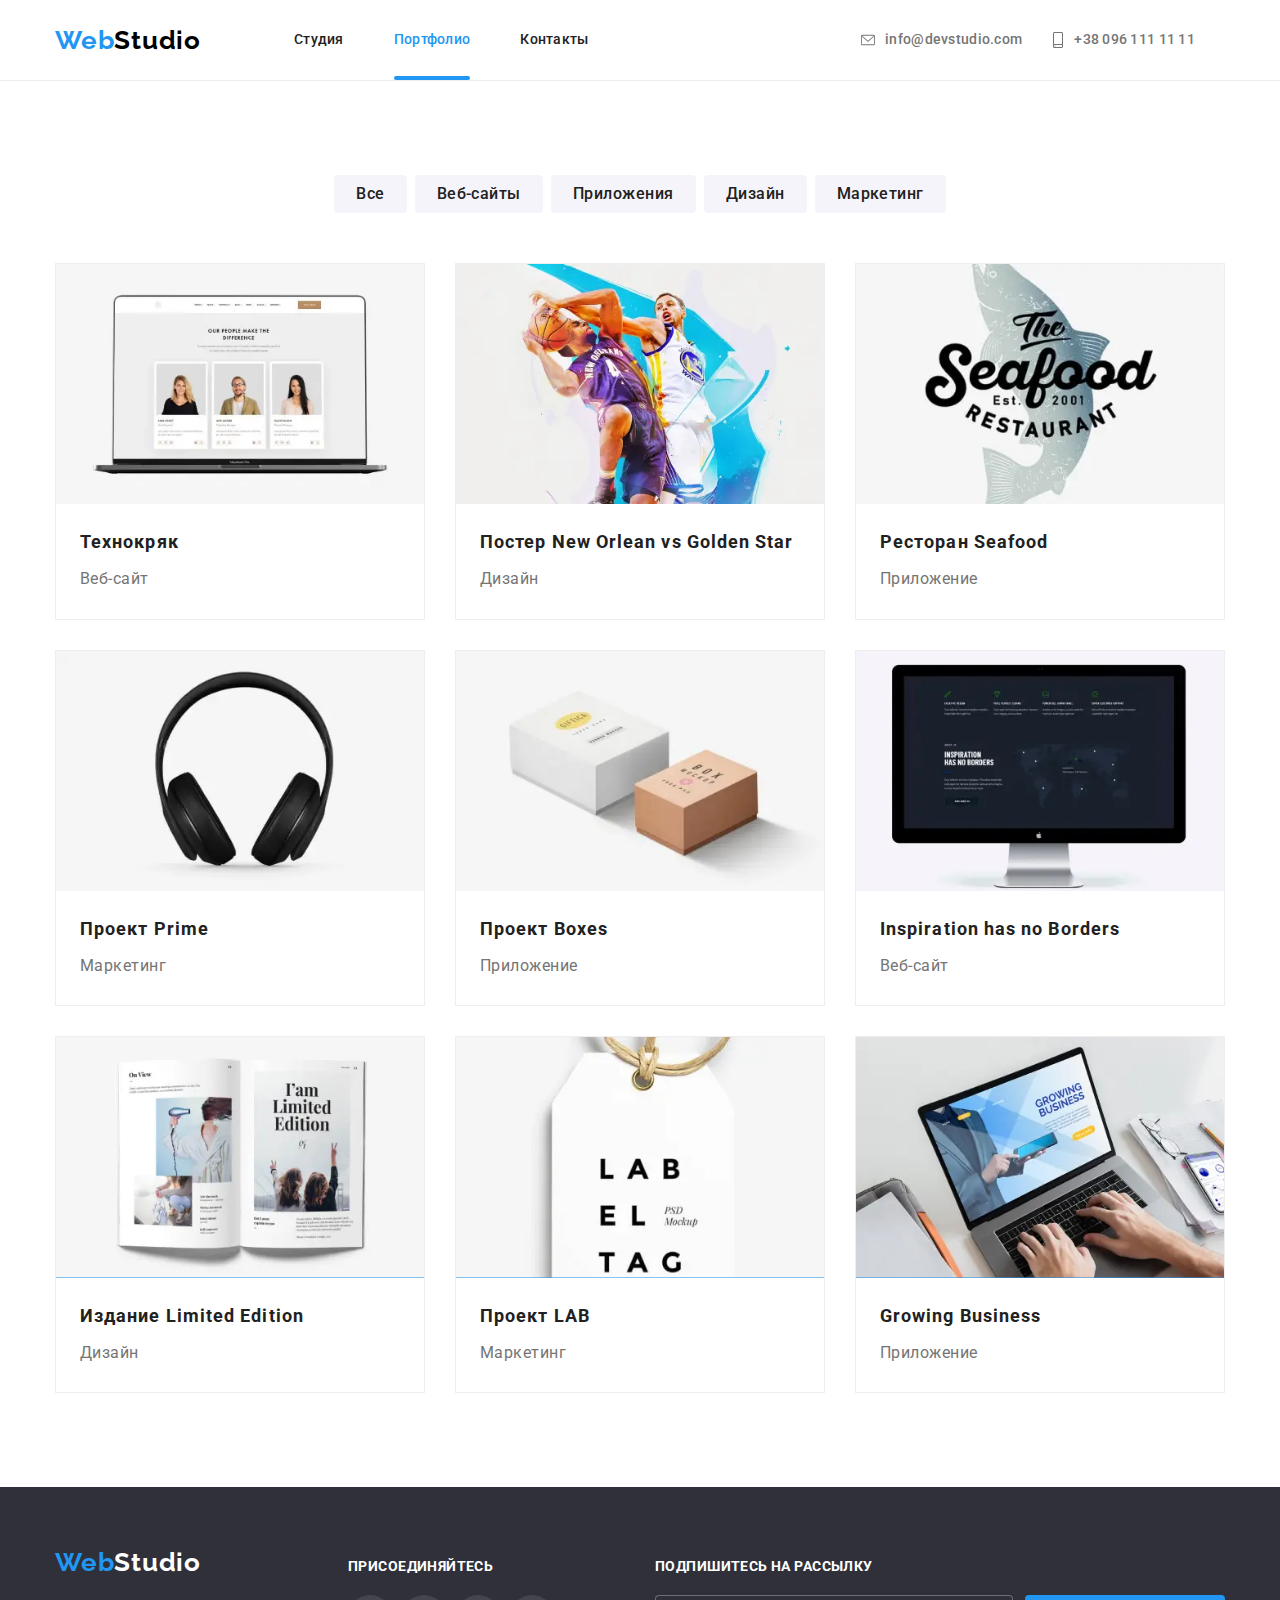
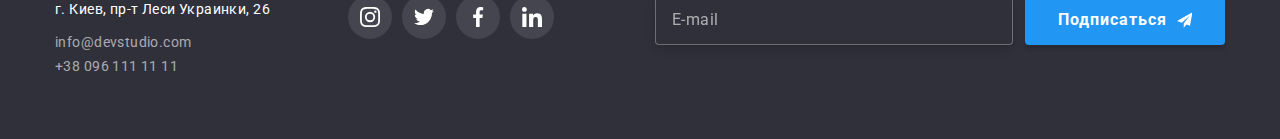
==== commit 8eb37235: "добавляет мобильное меню на страницу портфолио" ====
--- a/portfolio.html
+++ b/portfolio.html
@@ -14,7 +14,6 @@
 
 <body>
   <header class="page-header">
-    <!-- <section class="page-header__section"> -->
     <div class="container page-header__container">
       <a href="#" class="logo page-header__logo"><span class="logo--accent">Web</span>Studio</a>
       <div class="main-container">
@@ -49,8 +48,56 @@
         </div>
       </div>
     </div>
-    <!-- </section> -->
+    <button class="button-menu" type="button" aria-control="nav-cont" aria-expanded="false" data-menu-button>
+      <svg class="button-menu__icon" width="40" height="40">
+        <use class="button-menu__burger" href="./images/sprite.svg#icon-menu"></use>
+        <use class="button-menu__cross" href="./images/sprite.svg#icon-cross"></use>
+      </svg>
+    </button>
   </header>
+  <div class="mobile-menu" id="nav-cont" data-menu>
+    <nav class="navigation-menu">
+      <ul class="menu list">
+        <li class="menu__item">
+          <a class="menu__link" href="./index.html">Студия</a>
+        </li>
+        <li class="menu__item">
+          <a class="menu__link" href="./portfolio.html">Портфолио</a>
+        </li>
+        <li class="menu__item">
+          <a class="menu__link" href="#">Контакты</a>
+        </li>
+      </ul>
+    </nav>
+  
+    <div class="contacts-lists">
+      <ul class="contacts-menu list">
+        <li class="contacts-menu__item">
+          <a href="tel:+380961111111" class="contacts-menu__link">
+            +38 096 111 11 11</a>
+        </li>
+        <li class="contacts-menu__item">
+          <a href="mailto:info@devstudio.com" class="mail__contacts">
+            info@devstudio.com</a>
+        </li>
+      </ul>
+  
+      <ul class="social-menu list">
+        <li class="social-menu__item">
+          <a class="social-menu__link" href="#">Instagram</a>
+        </li>
+        <li class="social-menu__item">
+          <a class="social-menu__link" href="#">Twitter</a>
+        </li>
+        <li class="social-menu__item">
+          <a class="social-menu__link" href="#">Facebook</a>
+        </li>
+        <li class="social-menu__item">
+          <a class="social-menu__link" href="#">LinkedIn</a>
+        </li>
+      </ul>
+    </div>
+  </div>
   <main>
     <section class="section">
       <div class="container">
@@ -66,7 +113,6 @@
           <li class="portfolio__item">
             <a class="portfolio__link" href="">
               <div class="portfolio__card">
-                <!-- <img class="portfolio__image" src="./images/img(3).jpg" alt="ноутбук с фото" /> -->
                 <picture>
                   <source srcset="
                                         ./images/technocrack/technocrack-mobile.webp,
@@ -84,7 +130,7 @@
                                         ./images/technocrack/technocrack.jpg,
                                         ./images/technocrack/technocrack.jpg@2x
                                       " src="./images/technocrack/technocrack-tablet.jpg"
-                    alt="открытый ноутбук" />
+                    alt="ноутбук фото" />
                 </picture>
                 <div class="image-overlay">
                   <p class="image-overlay__text">
@@ -104,7 +150,6 @@
           <li class="portfolio__item">
             <a class="portfolio__link" href="">
               <div class="portfolio__card">
-                <!-- <img class="portfolio__image" src="./images/img(4).jpg" alt="спортсмены" /> -->
                 <picture>
                   <source srcset="
                                                         ./images/poster/poster-mobile.webp,
@@ -141,7 +186,6 @@
           <li class="portfolio__item">
             <a class="portfolio__link" href="">
               <div class="portfolio__card">
-                <!-- <img class="portfolio__image" src="./images/img(5).jpg" alt="логотип ресторана" /> -->
                 <picture>
                   <source srcset="
                                                         ./images/restaurant-seafood/restaurant-seafood-mobile.webp,
@@ -158,7 +202,7 @@
                                                         ./images/restaurant-seafood/restaurant-seafood-tablet.jpg@2x,
                                                         ./images/restaurant-seafood/restaurant-seafood.jpg,
                                                         ./images/restaurant-seafood/restaurant-seafood.jpg@2x
-                                                      " src="./images/restaurant-seafood/restaurant-seafood-tablet.jpg" alt="открытый ноутбук" />
+                                                      " src="./images/restaurant-seafood/restaurant-seafood-tablet.jpg" alt="логотип ресторана" />
                 </picture>
                 <div class="image-overlay">
                   <p class="image-overlay__text">
@@ -178,7 +222,6 @@
           <li class="portfolio__item">
             <a class="portfolio__link" href="">
               <div class="portfolio__card">
-                <!-- <img class="portfolio__image" src="./images/img(6).jpg" alt="наушники" /> -->
                 <picture>
                   <source srcset="
                                                                         ./images/project-prime/project-prime-mobile.webp,
@@ -195,7 +238,7 @@
                                                                         ./images/project-prime/project-prime-tablet.jpg@2x,
                                                                         ./images/project-prime/project-prime.jpg,
                                                                         ./images/project-prime/project-prime.jpg@2x
-                                                                      " src="./images/project-prime/project-prime-tablet.jpg" alt="спортсмены" />
+                                                                      " src="./images/project-prime/project-prime-tablet.jpg" alt="наушники" />
                 </picture>
                 <div class="image-overlay">
                   <p class="image-overlay__text">
@@ -215,7 +258,6 @@
           <li class="portfolio__item">
             <a class="portfolio__link" href="">
               <div class="portfolio__card">
-                <!-- <img class="portfolio__image" src="./images/img(7).jpg" alt="коробки" /> -->
                 <picture>
                   <source srcset="
                                                                         ./images/boxes/boxes-mobile.webp,
@@ -232,7 +274,7 @@
                                                                         ./images/boxes/boxes-tablet.jpg@2x,
                                                                         ./images/boxes/boxes.jpg,
                                                                         ./images/boxes/boxes.jpg@2x
-                                                                      " src="./images/boxes/boxes-tablet.jpg" alt="спортсмены" />
+                                                                      " src="./images/boxes/boxes-tablet.jpg" alt="коробки" />
                 </picture>
                 <div class="image-overlay">
                   <p class="image-overlay__text">
@@ -252,7 +294,6 @@
           <li class="portfolio__item">
             <a class="portfolio__link" href="">
               <div class="portfolio__card">
-                <!-- <img class="portfolio__image" src="./images/img(8).jpg" alt="монитор" /> -->
                 <picture>
                   <source srcset="
                                                                         ./images/inspiration/inspiration-mobile.webp,
@@ -269,7 +310,7 @@
                                                                         ./images/inspiration/inspiration-tablet.jpg@2x,
                                                                         ./images/inspiration/inspiration.jpg,
                                                                         ./images/inspiration/inspiration.jpg@2x
-                                                                      " src="./images/inspiration/inspiration-tablet.jpg" alt="спортсмены" />
+                                                                      " src="./images/inspiration/inspiration-tablet.jpg" alt="монитор" />
                 </picture>
                 <div class="image-overlay">
                   <p class="image-overlay__text">
@@ -289,7 +330,6 @@
           <li class="portfolio__item">
             <a class="portfolio__link" href="">
               <div class="portfolio__card">
-                <!-- <img class="portfolio__image" src="./images/img(9).jpg" alt="открытая книга" /> -->
                 <picture>
                   <source srcset="
                                                                         ./images/limited-edition/limited-edition-mobile.webp,
@@ -306,7 +346,7 @@
                                                                         ./images/limited-edition/limited-edition-tablet.jpg@2x,
                                                                         ./images/limited-edition/limited-edition.jpg,
                                                                         ./images/limited-edition/limited-edition.jpg@2x
-                                                                      " src="./images/limited-edition/limited-edition-tablet.jpg" alt="спортсмены" />
+                                                                      " src="./images/limited-edition/limited-edition-tablet.jpg" alt="открытая книга" />
                 </picture>
                 <div class="image-overlay">
                   <p class="image-overlay__text">
@@ -326,7 +366,6 @@
           <li class="portfolio__item">
             <a class="portfolio__link" href="">
               <div class="portfolio__card">
-                <!-- <img class="portfolio__image" src="./images/img(10).jpg" alt="ярлык" /> -->
                 <picture>
                   <source srcset="
                                                                         ./images/label/label-mobile.webp,
@@ -343,7 +382,7 @@
                                                                         ./images/label/label-tablet.jpg@2x,
                                                                         ./images/label/label.jpg,
                                                                         ./images/label/label.jpg@2x
-                                                                      " src="./images/label/label-tablet.jpg" alt="спортсмены" />
+                                                                      " src="./images/label/label-tablet.jpg" alt="ярлык" />
                 </picture>
                 <div class="image-overlay">
                   <p class="image-overlay__text">
@@ -363,7 +402,6 @@
           <li class="portfolio__item">
             <a class="portfolio__link" href="">
               <div class="portfolio__card">
-                <!-- <img class="portfolio__image" src="./images/img(11).jpg" alt="ноутбук с фото" /> -->
                 <picture>
                   <source srcset="
                                                                         ./images/growing-business/growing-business-mobile.webp,
@@ -380,7 +418,7 @@
                                                                         ./images/growing-business/growing-business-tablet.jpg@2x,
                                                                         ./images/growing-business/growing-business.jpg,
                                                                         ./images/growing-business/growing-business.jpg@2x
-                                                                      " src="./images/growing-business/growing-business-tablet.jpg" alt="спортсмены" />
+                                                                      " src="./images/growing-business/growing-business-tablet.jpg" alt="ноутбук" />
                 </picture>
                 <div class="image-overlay">
                   <p class="image-overlay__text">
@@ -469,6 +507,7 @@
       </div>
     </section>
   </footer>
+  <script src="./js/mobile-menu.js"></script>
 </body>
 
 </html>--- a/css/main.min.css
+++ b/css/main.min.css
@@ -1,2 +1,2 @@
-html{-webkit-box-sizing:border-box;box-sizing:border-box}*,*::before,*::after{-webkit-box-sizing:inherit;box-sizing:inherit}body{margin:0;color:#757575;background-color:#fff;font-family:roboto,sans-serif}img{display:block;width:100%;height:auto}.list{list-style:none;padding:0;margin:0}h1,h2,h3,h4,h5{margin-top:0;margin-bottom:0}.center{text-align:center}.thumb{display:-webkit-box;display:-ms-flexbox;display:flex;-webkit-box-pack:center;-ms-flex-pack:center;justify-content:center;-webkit-box-align:center;-ms-flex-align:center;align-items:center}.title{color:#212121;font-weight:700;font-size:36px;line-height:1.17;text-align:center;letter-spacing:0.03em;margin-bottom:30px}@media screen and (min-width: 1200px){.title{margin-bottom:50px}}.visually-hidden{position:absolute;clip:rect(0 0 0 0);width:1px;height:1px;margin:-1px}.is-hidden{opacity:0;pointer-events:none}.section{padding:60px 0;margin:0 auto}@media screen and (min-width: 1200px){.section{padding:94px 0}}.section__description{display:block;padding:94px 0}@media screen and (max-width: 1199px){.section__description{display:none}}.section__team{background-color:#f5f4fa}@media screen and (min-width: 768px){.section__team{padding:60px 0}}@media screen and (min-width: 768px) and (min-width: 1200px){.section__team{padding:94px 0}}.container{padding-left:15px;padding-right:15px;margin-left:auto;margin-right:auto}@media screen and (min-width: 480px){.container{width:480px}}@media screen and (min-width: 480px) and (min-width: 768px){.container{width:768px}}@media screen and (min-width: 480px) and (min-width: 1200px){.container{width:1200px}}@media screen and (min-width: 768px){.container__footer{display:-webkit-box;display:-ms-flexbox;display:flex;-ms-flex-wrap:wrap;flex-wrap:wrap;-ms-flex-pack:distribute;justify-content:space-around;-webkit-box-align:baseline;-ms-flex-align:baseline;align-items:baseline}}@media screen and (min-width: 1200px){.container__footer{display:-webkit-box;display:-ms-flexbox;display:flex;-ms-flex-wrap:nowrap;flex-wrap:nowrap;-webkit-box-pack:justify;-ms-flex-pack:justify;justify-content:space-between}}.page-header{padding:0 15px;margin-right:auto;margin-left:auto;border-bottom:1px solid #ececec}@media screen and (min-width: 768px){.page-header__logo{margin-right:88px}}@media screen and (min-width: 1200px){.page-header__logo{margin-right:93px}}.page-header__container{display:-webkit-box;display:-ms-flexbox;display:flex;-webkit-box-align:center;-ms-flex-align:center;align-items:center;-webkit-box-pack:justify;-ms-flex-pack:justify;justify-content:space-between;font-weight:500;letter-spacing:0.02em}@media screen and (max-width: 767px){.page-header__container{padding-top:16px;padding-bottom:16px}}@media screen and (max-width: 767px){.main-container{display:none}}@media screen and (min-width: 768px){.main-container{display:-webkit-box;display:-ms-flexbox;display:flex;-webkit-box-align:center;-ms-flex-align:center;align-items:center;-webkit-box-pack:justify;-ms-flex-pack:justify;justify-content:space-between;width:100%}}.main-nav{font-size:14px;line-height:1.14}.site-nav{display:-webkit-box;display:-ms-flexbox;display:flex;font-weight:500;font-size:14px;line-height:1.14;letter-spacing:0.02em}.site-nav__link{position:relative;display:block;padding-top:32px;padding-bottom:32px;color:#212121;text-decoration:none;-webkit-transition:color 250ms cubic-bezier(0.4, 0, 0.2, 1);transition:color 250ms cubic-bezier(0.4, 0, 0.2, 1)}.site-nav__link:hover,.site-nav__link:focus{color:#2196f3;opacity:1}.site-nav__link--current{color:#2196f3}.site-nav__link::after{position:absolute;content:"";display:block;width:100%;height:4px;border-radius:2px;bottom:0;left:0;background-color:#2196f3;opacity:0;-webkit-transition:opacity 250ms cubic-bezier(0.4, 0, 0.2, 1);transition:opacity 250ms cubic-bezier(0.4, 0, 0.2, 1)}.site-nav__link--current::after,.site-nav__link:hover::after,.site-nav__link:focus::after{opacity:1}.site-nav__item{margin-right:50px}.site-nav__item:last-child{margin-right:0}.contacts{display:block;font-weight:500;font-size:14px;line-height:1.14;letter-spacing:0.02em;-webkit-box-pack:center;-ms-flex-pack:center;justify-content:center;-webkit-box-align:center;-ms-flex-align:center;align-items:center}@media screen and (min-width: 1200px){.contacts{font-size:14px;line-height:1.14}}@media screen and (min-width: 1200px){.contacts{display:-webkit-box;display:-ms-flexbox;display:flex}}.contacts__link{display:-webkit-box;display:-ms-flexbox;display:flex;text-decoration:none;color:inherit;-webkit-transition:color 250ms cubic-bezier(0.4, 0, 0.2, 1);transition:color 250ms cubic-bezier(0.4, 0, 0.2, 1)}.contacts__link:hover,.contacts__link:focus{color:#2196f3}@media screen and (min-width: 768px) and (max-width: 1199px){.contacts__item{margin-bottom:10px}}@media screen and (min-width: 1200px){.contacts__item{margin-right:30px}}@media screen and (min-width: 768px) and (max-width: 1199px){.contacts__item:last-child{margin-bottom:0}}.icon-mail{margin-right:8px;fill:currentColor;width:14px;height:10px}@media screen and (min-width: 1200px){.icon-mail{height:16px;margin-right:10px}}.icon-phone{margin-right:8px;fill:currentColor;width:10px;height:14px}@media screen and (min-width: 1200px){.icon-phone{width:12px;height:16px;margin-right:10px}}.logo{color:#000;text-decoration:none;font-family:raleway;font-weight:700;font-size:24px;line-height:1.19;letter-spacing:0.03em}@media screen and (min-width: 1200px){.logo{font-size:26px}}.logo--accent{color:#2196f3}.overlay{margin-left:auto;margin-right:auto;text-align:center;max-width:480px;max-height:400px;padding:118px 0;background-color:#2f303a;background-image:-webkit-gradient(linear, left top, right top, from(rgba(47,48,58,0.4)), to(rgba(47,48,58,0.4))),url(../images/hero/hero-mobile@1x.jpg);background-image:linear-gradient(to right, rgba(47,48,58,0.4), rgba(47,48,58,0.4)),url(../images/hero/hero-mobile@1x.jpg);background-repeat:no-repeat;background-position:center;background-size:cover}@media screen and (min-device-pixel-ratio: 2), screen and (-webkit-min-device-pixel-ratio: 2), screen and (min-resolution: 192dpi), screen and (min-resolution: 2dppx){.overlay{background-image:-webkit-gradient(linear, left top, right top, from(rgba(47,48,58,0.4)), to(rgba(47,48,58,0.4))),url("../images/hero/hero-mobile@2x.jpg");background-image:linear-gradient(to right, rgba(47,48,58,0.4), rgba(47,48,58,0.4)),url("../images/hero/hero-mobile@2x.jpg")}}@media screen and (min-width: 480px){.overlay{background-image:-webkit-gradient(linear, left top, right top, from(rgba(47,48,58,0.4)), to(rgba(47,48,58,0.4))),url(../images/hero/hero-tablet@1x.jpg);background-image:linear-gradient(to right, rgba(47,48,58,0.4), rgba(47,48,58,0.4)),url(../images/hero/hero-tablet@1x.jpg)}}@media screen and (min-width: 480px) and (min-device-pixel-ratio: 2), screen and (min-width: 480px) and (-webkit-min-device-pixel-ratio: 2), screen and (min-width: 480px) and (min-resolution: 192dpi), screen and (min-width: 480px) and (min-resolution: 2dppx){.overlay{background-image:-webkit-gradient(linear, left top, right top, from(rgba(47,48,58,0.4)), to(rgba(47,48,58,0.4))),url("../images/hero/hero-tablet@2x.jpg");background-image:linear-gradient(to right, rgba(47,48,58,0.4), rgba(47,48,58,0.4)),url("../images/hero/hero-tablet@2x.jpg")}}@media screen and (min-width: 768px){.overlay{background-image:-webkit-gradient(linear, left top, right top, from(rgba(47,48,58,0.4)), to(rgba(47,48,58,0.4))),url(../images/hero/hero.jpg);background-image:linear-gradient(to right, rgba(47,48,58,0.4), rgba(47,48,58,0.4)),url(../images/hero/hero.jpg)}}@media screen and (min-width: 768px) and (min-device-pixel-ratio: 2), screen and (min-width: 768px) and (-webkit-min-device-pixel-ratio: 2), screen and (min-width: 768px) and (min-resolution: 192dpi), screen and (min-width: 768px) and (min-resolution: 2dppx){.overlay{background-image:-webkit-gradient(linear, left top, right top, from(rgba(47,48,58,0.4)), to(rgba(47,48,58,0.4))),url("../images/hero/hero@2x.jpg");background-image:linear-gradient(to right, rgba(47,48,58,0.4), rgba(47,48,58,0.4)),url("../images/hero/hero@2x.jpg")}}@media screen and (min-width: 768px){.overlay{max-width:768px}}@media screen and (min-width: 1200px){.overlay{max-width:1600px;max-height:600px;padding:200px}}.hero-container{max-width:360px;margin:0 auto 30px auto}@media screen and (min-width: 1200px){.hero-container{max-width:696px}}.hero-container__title{color:#fff;font-size:26px;line-height:1.6;letter-spacing:0.06em;text-transform:uppercase}@media screen and (min-width: 1200px){.hero-container__title{font-size:44px;line-height:1.37}}.hero-button{display:inline-block;-ms-flex-preferred-size:200px;flex-basis:200px;border:0;border-radius:4px;padding:10px 32px;margin-top:30px;cursor:pointer;font-size:16px;font-weight:700;line-height:1.9;text-align:center;letter-spacing:0.06em;color:#fff;background-color:#2196f3}.button{display:-webkit-inline-box;display:-ms-inline-flexbox;display:inline-flex;border:1px solid transparent;min-width:200px;height:50px;border-radius:4px;padding:10px 32px;-webkit-box-align:center;-ms-flex-align:center;align-items:center;text-align:center;cursor:pointer;background-color:#2196f3;color:#fff;-webkit-box-shadow:0px 4px 4px rgba(0,0,0,0.15);box-shadow:0px 4px 4px rgba(0,0,0,0.15);font-weight:700;font-size:16px;line-height:1.87;letter-spacing:0.06em}.button__icon{width:24px;height:24px;margin-left:10px;fill:currentColor}.features{padding-top:60px;padding-bottom:60px}@media screen and (min-width: 1200px){.features{padding-top:94px;padding-bottom:0}}.features .features__list{margin:-15px}@media screen and (min-width: 768px){.features .features__list{display:-webkit-box;display:-ms-flexbox;display:flex;-ms-flex-wrap:wrap;flex-wrap:wrap;-webkit-box-pack:justify;-ms-flex-pack:justify;justify-content:space-between}}.features .features__item{margin:15px}@media screen and (min-width: 768px) and (max-width: 1199px){.features .features__item{width:calc((100% - 60px) / 2)}}@media screen and (min-width: 1200px){.features .features__item{width:calc((100% - 120px) / 4)}}.features .picture{display:-webkit-box;display:-ms-flexbox;display:flex;-webkit-box-pack:center;-ms-flex-pack:center;justify-content:center;-webkit-box-align:center;-ms-flex-align:center;align-items:center;background-color:#f5f4fa;height:120px;margin-bottom:30px;border-radius:4px}.features .picture__title{color:#212121;font-weight:700;font-size:14px;line-height:1.14;letter-spacing:0.03em;text-transform:uppercase;text-align:center;margin-top:0;margin-bottom:10px}@media screen and (min-width: 768px){.features .picture__title{text-align:left}}.features .picture__text{width:100%;margin-top:0;margin-bottom:0;font-weight:400;font-size:14px;line-height:1.71;letter-spacing:0.03em}.features .picture__icon{height:70px;width:70px;fill:currentColor}.description{display:-webkit-box;display:-ms-flexbox;display:flex;margin-top:0;margin:0 -15px}@media screen and (max-width: 1199px){.description{display:none}}.description__item{position:relative;margin:0 15px}.description__title{position:absolute;display:-webkit-box;display:-ms-flexbox;display:flex;bottom:0;left:0;width:100%;height:70px;margin:0;font-weight:700;font-size:14px;line-height:1.14;-webkit-box-align:center;-ms-flex-align:center;align-items:center;-webkit-box-pack:center;-ms-flex-pack:center;justify-content:center;letter-spacing:0.03em;text-transform:uppercase;color:#fff;background-color:rgba(47,48,58,0.8)}.team{display:block;padding:0;margin:0 auto}@media screen and (min-width: 768px){.team{display:-webkit-box;display:-ms-flexbox;display:flex;-ms-flex-wrap:wrap;flex-wrap:wrap;-webkit-box-pack:justify;-ms-flex-pack:justify;justify-content:space-between}}.team__item{display:block;border:0;padding-bottom:0;-webkit-box-shadow:0px 1px 3px rgba(0,0,0,0.12),0px 1px 1px rgba(0,0,0,0.14),0px 2px 1px rgba(0,0,0,0.2);box-shadow:0px 1px 3px rgba(0,0,0,0.12),0px 1px 1px rgba(0,0,0,0.14),0px 2px 1px rgba(0,0,0,0.2);border-radius:0px 0px 4px 4px;background-color:#ccc;text-align:center;margin-bottom:30px}@media screen and (min-width: 768px){.team__item{width:calc((100% - 30px) / 2)}}@media screen and (min-width: 1200px){.team__item{width:calc((100% - 90px) / 4)}}@media screen and (min-width: 768px) and (max-width: 1199px){.team__item{margin-top:0}}@media screen and (min-width: 1200px){.team__item{padding-bottom:0}}.team .card{padding:30px 32px;background:#fff;border:1px solid #eee;border-bottom-right-radius:4px;border-bottom-left-radius:4px}.team .card__title{margin-bottom:10px;color:#212121;text-transform:capitalize;text-align:center;font-weight:500;font-size:16px;line-height:1.19;letter-spacing:0.03em;font-style:normal}.team .card__text{margin-top:0;margin-bottom:16px;text-align:center;font-weight:400;font-size:16px;line-height:1.19;letter-spacing:0.03em}.social{display:-webkit-box;display:-ms-flexbox;display:flex;-webkit-box-pack:center;-ms-flex-pack:center;justify-content:center}.social__link{display:-webkit-inline-box;display:-ms-inline-flexbox;display:inline-flex;-webkit-box-align:center;-ms-flex-align:center;align-items:center;-webkit-box-pack:center;-ms-flex-pack:center;justify-content:center;width:44px;height:44px;border-radius:50%;color:#afb1b8;fill:currentColor;-webkit-transition:fill 250ms cubic-bezier(0.4, 0, 0.2, 1),background-color 250ms cubic-bezier(0.4, 0, 0.2, 1);transition:fill 250ms cubic-bezier(0.4, 0, 0.2, 1),background-color 250ms cubic-bezier(0.4, 0, 0.2, 1)}.social__link:hover,.social__link:focus{color:#fff;border-radius:50%;background-color:#2196f3}.social__icon{height:20px;width:20px;fill:currentColor}.social__item{display:-webkit-inline-box;display:-ms-inline-flexbox;display:inline-flex;-webkit-box-align:center;-ms-flex-align:center;align-items:center;-webkit-box-pack:center;-ms-flex-pack:center;justify-content:center;width:44px;height:44px;border-radius:50%}.social__item:not(:last-child){margin-right:10px}.clients{display:-webkit-box;display:-ms-flexbox;display:flex;-ms-flex-wrap:wrap;flex-wrap:wrap;-webkit-box-pack:justify;-ms-flex-pack:justify;justify-content:space-between;padding:0;margin:0 -15px}.clients__logo{display:-webkit-box;display:-ms-flexbox;display:flex;padding:0;width:100%;height:100%;margin:0 15px;fill:currentColor;display:flex;height:90px;width:calc((100% - 60px) / 2)}@media screen and (min-width: 768px){.clients__logo{width:calc((100% - 90px) / 3)}}@media screen and (min-width: 1200px){.clients__logo{width:calc((100% - 180px) / 6)}}@media screen and (max-width: 1199px){.clients__logo{margin-bottom:30px}}.clients__link{display:-webkit-box;display:-ms-flexbox;display:flex;width:100%;height:100%;-webkit-box-align:center;-ms-flex-align:center;align-items:center;-webkit-box-pack:center;-ms-flex-pack:center;justify-content:center;fill:currentColor;border:1px solid #afb1b8;border-radius:4px;-webkit-box-sizing:border-box;box-sizing:border-box;color:#afb1b8;-webkit-transition:color 250ms cubic-bezier(0.4, 0, 0.2, 1),border 250ms cubic-bezier(0.4, 0, 0.2, 1);transition:color 250ms cubic-bezier(0.4, 0, 0.2, 1),border 250ms cubic-bezier(0.4, 0, 0.2, 1)}.clients__link:hover,.clients__link:focus{color:#2196f3;border-color:#2196f3}.footer{padding-top:60px;padding-bottom:60px;text-align:center;background-color:#2f303a}.footer__content{display:block}@media screen and (min-width: 1200px){.footer__content{margin-right:70px;text-align:start}}.footer__logo{color:#fff}.footer__location{margin-top:20px;margin-bottom:8px;color:#fff;font-style:normal;font-weight:400;font-size:14px;line-height:1.71;letter-spacing:0.03em}@media screen and (min-width: 1200px){.footer__location{margin-bottom:9px}}.footer__link{color:rgba(255,255,255,0.6);text-decoration:none;font-weight:400;font-size:14px;line-height:1.71;letter-spacing:0.03em;-webkit-transition:color 250ms cubic-bezier(0.4, 0, 0.2, 1);transition:color 250ms cubic-bezier(0.4, 0, 0.2, 1)}.footer__link:hover,.footer__link:focus{color:#2196f3}.footer__.item:not(:last-child){margin-bottom:9px}.follow-us{margin-right:0;margin-top:60px;margin-bottom:60px}@media screen and (min-width: 768px){.follow-us{margin-top:0}}@media screen and (min-width: 768px) and (min-width: 1200px){.follow-us{margin-right:93px;margin-bottom:0}}@media screen and (min-width: 768px){.follow-us__text{color:#fff;font-style:normal;font-weight:700;font-size:14px;line-height:1.14;letter-spacing:0.03em;text-transform:uppercase;margin-top:0;margin-bottom:20px}.follow-us__social{margin-bottom:20px}.follow-us__item{display:-webkit-inline-box;display:-ms-inline-flexbox;display:inline-flex;-webkit-box-align:center;-ms-flex-align:center;align-items:center;-webkit-box-pack:center;-ms-flex-pack:center;justify-content:center;width:44px;height:44px;fill:#fff}.follow-us__link{display:-webkit-inline-box;display:-ms-inline-flexbox;display:inline-flex;-webkit-box-align:center;-ms-flex-align:center;align-items:center;-webkit-box-pack:center;-ms-flex-pack:center;justify-content:center;width:44px;height:44px;background-color:rgba(255,255,255,0.1);border-radius:50%;-webkit-transition:background-color 250ms cubic-bezier(0.4, 0, 0.2, 1);transition:background-color 250ms cubic-bezier(0.4, 0, 0.2, 1)}.follow-us__link:hover,.follow-us__link:focus{background-color:#2196f3;border-radius:50%}.follow-us__icon{width:20px;height:20px;fill:#fff}}.send-form__email{display:block;-webkit-box-align:center;-ms-flex-align:center;align-items:center;width:450px}@media screen and (min-width: 1200px){.send-form__email{display:-webkit-inline-box;display:-ms-inline-flexbox;display:inline-flex;width:570px}}.send-form__text{color:#fff;font-style:normal;font-weight:700;font-size:14px;line-height:1.14;letter-spacing:0.03em;text-transform:uppercase;margin-top:0;margin-bottom:20px}@media screen and (min-width: 1200px){.send-form__text{text-align:left}}.send-form__input{width:100%;height:50px;background-color:#2f303a;border:1px solid rgba(255,255,255,0.3);-webkit-box-sizing:border-box;box-sizing:border-box;-webkit-filter:drop-shadow(0px 4px 4px rgba(0,0,0,0.15));filter:drop-shadow(0px 4px 4px rgba(0,0,0,0.15));border-radius:4px;padding:15px 256px 15px 16px;margin-bottom:20px;color:rgba(255,255,255,0.6)}@media screen and (min-width: 1200px){.send-form__input{margin-bottom:0;margin-right:12px}}.send-form__email input::-webkit-input-placeholder{font-weight:400;font-size:16px;line-height:1.25;-webkit-box-align:center;align-items:center;letter-spacing:0.03em;color:rgba(255,255,255,0.6)}.send-form__email input:-ms-input-placeholder{font-weight:400;font-size:16px;line-height:1.25;-ms-flex-align:center;align-items:center;letter-spacing:0.03em;color:rgba(255,255,255,0.6)}.send-form__email input::-ms-input-placeholder{font-weight:400;font-size:16px;line-height:1.25;-ms-flex-align:center;align-items:center;letter-spacing:0.03em;color:rgba(255,255,255,0.6)}.send-form__email input::placeholder{font-weight:400;font-size:16px;line-height:1.25;-webkit-box-align:center;-ms-flex-align:center;align-items:center;letter-spacing:0.03em;color:rgba(255,255,255,0.6)}.buttons{display:-webkit-box;display:-ms-flexbox;display:flex;-ms-flex-wrap:wrap;flex-wrap:wrap;-webkit-box-pack:start;-ms-flex-pack:start;justify-content:start;margin-bottom:25px}@media screen and (min-width: 768px){.buttons{-webkit-box-pack:center;-ms-flex-pack:center;justify-content:center;margin-bottom:15px}}@media screen and (min-width: 1200px){.buttons{-webkit-box-pack:center;-ms-flex-pack:center;justify-content:center;margin-bottom:35px}}.buttons__button-radio{display:block;padding:6px 22px;margin-bottom:15px;cursor:pointer;background-color:#f5f4fa;color:#212121;font-family:inherit;font-weight:500;font-size:16px;line-height:1.62;text-align:center;border-radius:4px;border:1px transparent;letter-spacing:0.03em;-webkit-transition:color 250ms cubic-bezier(0.4, 0, 0.2, 1),background-color 250ms cubic-bezier(0.4, 0, 0.2, 1);transition:color 250ms cubic-bezier(0.4, 0, 0.2, 1),background-color 250ms cubic-bezier(0.4, 0, 0.2, 1)}.buttons__item{margin-right:8px}.buttons__item:last-child{margin-right:0}.buttons__button-radio:hover,.buttons__button-radio:focus{background-color:#2196f3;color:#fff;-webkit-box-shadow:0px 2px 2px 0px rgba(0,0,0,0.12),0px 1px 2px 0px rgba(0,0,0,0.08),0px 3px 1px 0px rgba(0,0,0,0.1);box-shadow:0px 2px 2px 0px rgba(0,0,0,0.12),0px 1px 2px 0px rgba(0,0,0,0.08),0px 3px 1px 0px rgba(0,0,0,0.1)}.portfolio{display:-webkit-box;display:-ms-flexbox;display:flex;-ms-flex-wrap:wrap;flex-wrap:wrap;margin:-15px}@media screen and (min-width: 768px){.portfolio{display:-webkit-box;display:-ms-flexbox;display:flex;-ms-flex-wrap:wrap;flex-wrap:wrap}}.portfolio__item{width:calc(100% - 30px);margin:15px}@media screen and (min-width: 768px){.portfolio__item{width:calc((100% - 60px) / 2)}}@media screen and (min-width: 1200px){.portfolio__item{width:calc((100% - 90px) / 3)}}.portfolio__card{position:relative;overflow:hidden}.portfolio__link:hover .image-overlay,.portfolio__link:focus .image-overlay{-webkit-transform:translateX(0) translateY(0);transform:translateX(0) translateY(0)}.portfolio__link{display:inline-block;text-decoration:none;width:100%;height:100;border:1px solid #eee;overflow:hidden;cursor:pointer;color:#757575}.portfolio__link:hover,.portfolio__link:focus{-webkit-box-shadow:0px 1px 1px rgba(0,0,0,0.12),0px 4px 4px rgba(0,0,0,0.06),1px 4px 6px rgba(0,0,0,0.16);box-shadow:0px 1px 1px rgba(0,0,0,0.12),0px 4px 4px rgba(0,0,0,0.06),1px 4px 6px rgba(0,0,0,0.16)}.image-overlay{position:absolute;left:0;bottom:0;width:100%;height:100%;background-color:#2196f3;opacity:0.9;-webkit-transform:translateX(0) translateY(100%);transform:translateX(0) translateY(100%);padding-top:63px;padding-right:23px;padding-left:23px;padding-bottom:63px;-webkit-transition:-webkit-transform 250ms cubic-bezier(0.4, 0, 0.2, 1);transition:-webkit-transform 250ms cubic-bezier(0.4, 0, 0.2, 1);transition:transform 250ms cubic-bezier(0.4, 0, 0.2, 1);transition:transform 250ms cubic-bezier(0.4, 0, 0.2, 1), -webkit-transform 250ms cubic-bezier(0.4, 0, 0.2, 1)}.image-overlay__text{font-weight:400;font-size:18px;line-height:1.56;letter-spacing:0.03em;color:#fff;margin:0}.image-overlay__border{padding:20px 24px;background:#fff;border:1px solid #eee}.image-overlay__title{color:#212121;font-weight:700;font-size:18px;line-height:2;letter-spacing:0.06em;margin-bottom:4px}.image-overlay__text-second{margin-top:0;margin-bottom:0;font-weight:400;font-size:16px;line-height:1.87;letter-spacing:0.03em}.backdrop{position:fixed;top:0;left:0;bottom:0;right:0;width:100%;height:100%;background-color:rgba(0,0,0,0.1)}.modal{display:block;position:absolute;width:528px;min-height:581px;left:50%;top:50%;-webkit-transform:translate(-50%, -50%);transform:translate(-50%, -50%);background-color:#fff;padding:40px}.modal__button{position:absolute;top:8px;right:8px;display:-webkit-box;display:-ms-flexbox;display:flex;-webkit-box-align:center;-ms-flex-align:center;align-items:center;-webkit-box-pack:center;-ms-flex-pack:center;justify-content:center;outline:none;width:30px;height:30px;padding:0;border:1px solid rgba(0,0,0,0.1);background-color:#fff;border-radius:50%;margin-left:auto;cursor:pointer;-webkit-transition:fill 250ms cubic-bezier(0.4, 0, 0.2, 1);transition:fill 250ms cubic-bezier(0.4, 0, 0.2, 1)}.modal__button:hover,.modal__button:focus{fill:#2196f3}.modal__text{font-weight:700;font-size:20px;line-height:23px;text-align:center;letter-spacing:0.03em;color:#212121;margin-top:0;margin-bottom:12px;padding:0}.modal__form{position:absolute;display:block;width:448px;top:40px}.modal__item{display:inline-block;font-weight:400;font-size:12px;line-height:1.17;letter-spacing:0.01em;margin-bottom:4px;padding:0;color:#757575}.modal__input{width:100%;height:40px;border:1px solid rgba(33,33,33,0.2);-webkit-box-sizing:border-box;box-sizing:border-box;border-radius:4px;padding:11px 12px 11px 42px;cursor:pointer;-webkit-transition:border cubic-bezier(0.4, 0, 0.2, 1) 250ms;transition:border cubic-bezier(0.4, 0, 0.2, 1) 250ms}.modal__input:hover,.modal__input:focus{border-color:#2196f3;outline:none}.modal__input:hover ~ .modal__icon,.modal__input:focus ~ .modal__icon{fill:#2196f3}.modal__contact-input{position:relative;display:inline-block;width:100%}.modal__icon{width:18px;height:18px;position:absolute;top:50%;-webkit-transform:translate(-50%, -50%);transform:translate(-50%, -50%);left:21px;fill:#212121;-webkit-transition:fill 250ms cubic-bezier(0.4, 0, 0.2, 1);transition:fill 250ms cubic-bezier(0.4, 0, 0.2, 1)}.modal__comments-area{width:448px;height:120px;cursor:pointer;border:1px solid rgba(33,33,33,0.2);-webkit-box-sizing:border-box;box-sizing:border-box;border-radius:4px;padding:12px 16px;resize:none;-webkit-transition:border 250ms cubic-bezier(0.4, 0, 0.2, 1);transition:border 250ms cubic-bezier(0.4, 0, 0.2, 1)}.modal__comments-area:hover,.modal__comments-area:focus{border-color:#2196f3;outline:none}.modal__contact-area textarea::-webkit-input-placeholder{font-weight:400;font-size:14px;line-height:1.14;letter-spacing:0.01em;color:rgba(117,117,117,0.5)}.modal__contact-area textarea:-ms-input-placeholder{font-weight:400;font-size:14px;line-height:1.14;letter-spacing:0.01em;color:rgba(117,117,117,0.5)}.modal__contact-area textarea::-ms-input-placeholder{font-weight:400;font-size:14px;line-height:1.14;letter-spacing:0.01em;color:rgba(117,117,117,0.5)}.modal__contact-area textarea::placeholder{font-weight:400;font-size:14px;line-height:1.14;letter-spacing:0.01em;color:rgba(117,117,117,0.5)}.modal__label{display:-webkit-box;display:-ms-flexbox;display:flex;-webkit-box-orient:vertical;-webkit-box-direction:normal;-ms-flex-direction:column;flex-direction:column;margin-bottom:10px}.modal__label-area{display:-webkit-box;display:-ms-flexbox;display:flex;-webkit-box-orient:vertical;-webkit-box-direction:normal;-ms-flex-direction:column;flex-direction:column;margin-bottom:20px}.checkbox{display:-webkit-box;display:-ms-flexbox;display:flex;-webkit-box-align:center;-ms-flex-align:center;align-items:center;-webkit-box-pack:center;-ms-flex-pack:center;justify-content:center;margin-bottom:30px;padding:0}.checkbox__text-terms{font-weight:400;font-size:14px;line-height:1.71;letter-spacing:0.03em;color:#757575}.checkbox__icon{display:inline-block;width:16px;height:15px;border:2px solid #000;border-radius:2px;margin-right:8px}.checkbox__input{-webkit-appearance:none;-moz-appearance:none;appearance:none;position:absolute}.checkbox__input:checked ~ .checkbox__icon{border:#2196f3;background-color:#2196f3;background-image:url(../images/icon-check.svg);background-size:contain;background-origin:border-box;-webkit-transition:background-color 250ms cubic-bezier(0.4, 0, 0.2, 1);transition:background-color 250ms cubic-bezier(0.4, 0, 0.2, 1)}.checkbox__button{display:block;-webkit-box-pack:center;-ms-flex-pack:center;justify-content:center;margin:0 auto;width:200px;height:50px;background:#2196f3;color:#fff;-webkit-box-shadow:0px 4px 4px rgba(0,0,0,0.15);box-shadow:0px 4px 4px rgba(0,0,0,0.15);border-radius:4px;border:transparent;font-weight:700;font-size:16px;line-height:1.87;-webkit-box-align:center;-ms-flex-align:center;align-items:center;text-align:center;letter-spacing:0.06em;cursor:pointer}
+html{-webkit-box-sizing:border-box;box-sizing:border-box}*,*::before,*::after{-webkit-box-sizing:inherit;box-sizing:inherit}body{margin:0;color:#757575;background-color:#fff;font-family:roboto,sans-serif}img{display:block;width:100%;height:auto}.list{list-style:none;padding:0;margin:0}h1,h2,h3,h4,h5{margin-top:0;margin-bottom:0}.center{text-align:center}.thumb{display:-webkit-box;display:-ms-flexbox;display:flex;-webkit-box-pack:center;-ms-flex-pack:center;justify-content:center;-webkit-box-align:center;-ms-flex-align:center;align-items:center}.title{color:#212121;font-weight:700;font-size:36px;line-height:1.17;text-align:center;letter-spacing:0.03em;margin-bottom:30px}@media screen and (min-width: 1200px){.title{margin-bottom:50px}}.visually-hidden{position:absolute;clip:rect(0 0 0 0);width:1px;height:1px;margin:-1px}.is-hidden{opacity:0;pointer-events:none}.section{padding:60px 0;margin:0 auto}@media screen and (min-width: 1200px){.section{padding:94px 0}}.section__description{display:block;padding:94px 0}@media screen and (max-width: 1199px){.section__description{display:none}}.section__team{background-color:#f5f4fa}@media screen and (min-width: 768px){.section__team{padding:60px 0}}@media screen and (min-width: 768px) and (min-width: 1200px){.section__team{padding:94px 0}}.container{padding-left:15px;padding-right:15px;margin-left:auto;margin-right:auto}@media screen and (min-width: 480px){.container{width:480px}}@media screen and (min-width: 480px) and (min-width: 768px){.container{width:768px}}@media screen and (min-width: 480px) and (min-width: 1200px){.container{width:1200px}}@media screen and (min-width: 768px){.container__footer{display:-webkit-box;display:-ms-flexbox;display:flex;-ms-flex-wrap:wrap;flex-wrap:wrap;-ms-flex-pack:distribute;justify-content:space-around;-webkit-box-align:baseline;-ms-flex-align:baseline;align-items:baseline}}@media screen and (min-width: 1200px){.container__footer{display:-webkit-box;display:-ms-flexbox;display:flex;-ms-flex-wrap:nowrap;flex-wrap:nowrap;-webkit-box-pack:justify;-ms-flex-pack:justify;justify-content:space-between}}.page-header{border-bottom:1px solid #ececec}@media screen and (min-width: 768px){.page-header__logo{margin-right:88px}}@media screen and (min-width: 1200px){.page-header__logo{margin-right:93px}}.page-header__container{padding:0 15px;margin-right:auto;margin-left:auto;display:-webkit-box;display:-ms-flexbox;display:flex;-webkit-box-align:center;-ms-flex-align:center;align-items:center;-webkit-box-pack:justify;-ms-flex-pack:justify;justify-content:space-between;font-weight:500;letter-spacing:0.02em}@media screen and (max-width: 767px){.page-header__container{padding-top:16px;padding-bottom:16px}}@media screen and (max-width: 767px){.main-container{display:none}}@media screen and (min-width: 768px){.main-container{display:-webkit-box;display:-ms-flexbox;display:flex;-webkit-box-align:center;-ms-flex-align:center;align-items:center;-webkit-box-pack:justify;-ms-flex-pack:justify;justify-content:space-between;width:100%}}.main-nav{font-size:14px;line-height:1.14}.site-nav{display:-webkit-box;display:-ms-flexbox;display:flex;font-weight:500;font-size:14px;line-height:1.14;letter-spacing:0.02em}.site-nav__link{position:relative;display:block;padding-top:32px;padding-bottom:32px;color:#212121;text-decoration:none;-webkit-transition:color 250ms cubic-bezier(0.4, 0, 0.2, 1);transition:color 250ms cubic-bezier(0.4, 0, 0.2, 1)}.site-nav__link:hover,.site-nav__link:focus{color:#2196f3;opacity:1}.site-nav__link--current{color:#2196f3}.site-nav__link::after{position:absolute;content:"";display:block;width:100%;height:4px;border-radius:2px;bottom:0;left:0;background-color:#2196f3;opacity:0;-webkit-transition:opacity 250ms cubic-bezier(0.4, 0, 0.2, 1);transition:opacity 250ms cubic-bezier(0.4, 0, 0.2, 1)}.site-nav__link--current::after,.site-nav__link:hover::after,.site-nav__link:focus::after{opacity:1}.site-nav__item{margin-right:50px}.site-nav__item:last-child{margin-right:0}.contacts{display:block;font-weight:500;font-size:14px;line-height:1.14;letter-spacing:0.02em;-webkit-box-pack:center;-ms-flex-pack:center;justify-content:center;-webkit-box-align:center;-ms-flex-align:center;align-items:center}@media screen and (min-width: 1200px){.contacts{font-size:14px;line-height:1.14}}@media screen and (min-width: 1200px){.contacts{display:-webkit-box;display:-ms-flexbox;display:flex}}.contacts__link{display:-webkit-box;display:-ms-flexbox;display:flex;text-decoration:none;color:inherit;-webkit-transition:color 250ms cubic-bezier(0.4, 0, 0.2, 1);transition:color 250ms cubic-bezier(0.4, 0, 0.2, 1)}.contacts__link:hover,.contacts__link:focus{color:#2196f3}@media screen and (min-width: 768px) and (max-width: 1199px){.contacts__item{margin-bottom:10px}}@media screen and (min-width: 1200px){.contacts__item{margin-right:30px}}@media screen and (min-width: 768px) and (max-width: 1199px){.contacts__item:last-child{margin-bottom:0}}.icon-mail{margin-right:8px;fill:currentColor;width:14px;height:10px}@media screen and (min-width: 1200px){.icon-mail{height:16px;margin-right:10px}}.icon-phone{margin-right:8px;fill:currentColor;width:10px;height:14px}@media screen and (min-width: 1200px){.icon-phone{width:12px;height:16px;margin-right:10px}}.logo{color:#000;text-decoration:none;font-family:raleway;font-weight:700;font-size:24px;line-height:1.19;letter-spacing:0.03em}@media screen and (min-width: 1200px){.logo{font-size:26px}}.logo--accent{color:#2196f3}.button-menu{z-index:50;position:absolute;top:10px;right:10px;display:-webkit-box;display:-ms-flexbox;display:flex;-webkit-box-align:center;-ms-flex-align:center;align-items:center;-webkit-box-pack:center;-ms-flex-pack:center;justify-content:center;padding:0;width:40px;height:40px;background-color:#fff;color:#212121;border:0;outline-color:transparent;-webkit-transition:color 250ms cubic-bezier(0.4, 0, 0.2, 1);transition:color 250ms cubic-bezier(0.4, 0, 0.2, 1)}.button-menu:hover,.button-menu:focus{color:#2196f3}.button-menu__icon{fill:currentColor}@media screen and (min-width: 768px){.button-menu{display:none}}.button-menu.is-open .button-menu__burger{display:none}.button-menu__cross{display:none}.button-menu.is-open .button-menu__cross{display:block}.mobile-menu{display:none}.mobile-menu.is-open{display:-webkit-box;display:-ms-flexbox;display:flex}@media screen and (max-width: 768px){.mobile-menu{position:absolute;display:none;-webkit-box-orient:vertical;-webkit-box-direction:normal;-ms-flex-direction:column;flex-direction:column;-webkit-box-pack:justify;-ms-flex-pack:justify;justify-content:space-between;top:0;left:0;z-index:10;opacity:1;pointer-events:auto;width:100vw;height:100vh;background-color:#fff;padding:48px 40px;font-weight:500;line-height:1.7;letter-spacing:0.02em}}.menu{font-size:40px;color:#212121}.menu__item{margin-bottom:32px}.menu__link{text-decoration:none;color:#212121;-webkit-transition:color 250ms cubic-bezier(0.4, 0, 0.2, 1);transition:color 250ms cubic-bezier(0.4, 0, 0.2, 1)}.menu__link:focus,.menu__link:hover{color:#2196f3}.contacts-menu{font-size:34px;text-decoration:none}.contacts-menu__item{text-decoration:none}.contacts-menu__link{display:block;margin-bottom:32px;font-size:34px;color:#2196f3;text-decoration:none}.contacts-menu__link:focus,.contacts-menu__link:hover{color:#2196f3}.contacts-menu .mail__contacts{display:block;text-decoration:none;margin-bottom:64px;font-size:24px;color:#757575}.social-menu{display:-webkit-box;display:-ms-flexbox;display:flex;font-size:18px;line-height:1.22}.social-menu__item:not(:last-child){position:relative;margin-right:20px}.social-menu__link{text-decoration:none;color:#2196f3}.social-menu__link::after{content:"";display:block;position:absolute;top:0;left:calc(100% + 10px);width:1px;height:22px;background-color:rgba(33,33,33,0.2)}.menu--hidden{opacity:0;pointer-events:none}.overlay{margin-left:auto;margin-right:auto;text-align:center;max-width:480px;max-height:400px;padding:118px 0;background-color:#2f303a;background-image:-webkit-gradient(linear, left top, right top, from(rgba(47,48,58,0.4)), to(rgba(47,48,58,0.4))),url(../images/hero/hero-mobile.jpg);background-image:linear-gradient(to right, rgba(47,48,58,0.4), rgba(47,48,58,0.4)),url(../images/hero/hero-mobile.jpg);background-repeat:no-repeat;background-position:center;background-size:cover}@media screen and (min-device-pixel-ratio: 2), screen and (-webkit-min-device-pixel-ratio: 2), screen and (min-resolution: 192dpi), screen and (min-resolution: 2dppx){.overlay{background-image:-webkit-gradient(linear, left top, right top, from(rgba(47,48,58,0.4)), to(rgba(47,48,58,0.4))),url("../images/hero/hero-mobile@2x.jpg");background-image:linear-gradient(to right, rgba(47,48,58,0.4), rgba(47,48,58,0.4)),url("../images/hero/hero-mobile@2x.jpg")}}@media screen and (min-width: 480px){.overlay{background-image:-webkit-gradient(linear, left top, right top, from(rgba(47,48,58,0.4)), to(rgba(47,48,58,0.4))),url(../images/hero/hero-tablet.jpg);background-image:linear-gradient(to right, rgba(47,48,58,0.4), rgba(47,48,58,0.4)),url(../images/hero/hero-tablet.jpg)}}@media screen and (min-width: 480px) and (min-device-pixel-ratio: 2), screen and (min-width: 480px) and (-webkit-min-device-pixel-ratio: 2), screen and (min-width: 480px) and (min-resolution: 192dpi), screen and (min-width: 480px) and (min-resolution: 2dppx){.overlay{background-image:-webkit-gradient(linear, left top, right top, from(rgba(47,48,58,0.4)), to(rgba(47,48,58,0.4))),url("../images/hero/hero-tablet@2x.jpg");background-image:linear-gradient(to right, rgba(47,48,58,0.4), rgba(47,48,58,0.4)),url("../images/hero/hero-tablet@2x.jpg")}}@media screen and (min-width: 768px){.overlay{background-image:-webkit-gradient(linear, left top, right top, from(rgba(47,48,58,0.4)), to(rgba(47,48,58,0.4))),url(../images/hero/hero.jpg);background-image:linear-gradient(to right, rgba(47,48,58,0.4), rgba(47,48,58,0.4)),url(../images/hero/hero.jpg)}}@media screen and (min-width: 768px) and (min-device-pixel-ratio: 2), screen and (min-width: 768px) and (-webkit-min-device-pixel-ratio: 2), screen and (min-width: 768px) and (min-resolution: 192dpi), screen and (min-width: 768px) and (min-resolution: 2dppx){.overlay{background-image:-webkit-gradient(linear, left top, right top, from(rgba(47,48,58,0.4)), to(rgba(47,48,58,0.4))),url("../images/hero/hero@2x.jpg");background-image:linear-gradient(to right, rgba(47,48,58,0.4), rgba(47,48,58,0.4)),url("../images/hero/hero@2x.jpg")}}@media screen and (min-width: 768px){.overlay{max-width:768px}}@media screen and (min-width: 1200px){.overlay{max-width:1600px;max-height:600px;padding:200px}}.hero-container{max-width:360px;margin:0 auto 30px auto}@media screen and (min-width: 1200px){.hero-container{max-width:696px}}.hero-container__title{color:#fff;font-size:26px;line-height:1.6;letter-spacing:0.06em;text-transform:uppercase}@media screen and (min-width: 1200px){.hero-container__title{font-size:44px;line-height:1.37}}.hero-button{display:inline-block;-ms-flex-preferred-size:200px;flex-basis:200px;border:0;border-radius:4px;padding:10px 32px;margin-top:30px;cursor:pointer;font-size:16px;font-weight:700;line-height:1.9;text-align:center;letter-spacing:0.06em;color:#fff;background-color:#2196f3}.button{display:-webkit-inline-box;display:-ms-inline-flexbox;display:inline-flex;border:1px solid transparent;min-width:200px;height:50px;border-radius:4px;padding:10px 32px;-webkit-box-align:center;-ms-flex-align:center;align-items:center;text-align:center;cursor:pointer;background-color:#2196f3;color:#fff;-webkit-box-shadow:0px 4px 4px rgba(0,0,0,0.15);box-shadow:0px 4px 4px rgba(0,0,0,0.15);font-weight:700;font-size:16px;line-height:1.87;letter-spacing:0.06em}.button__icon{width:24px;height:24px;margin-left:10px;fill:currentColor}.features{padding-top:60px;padding-bottom:60px}@media screen and (min-width: 1200px){.features{padding-top:94px;padding-bottom:0}}.features .features__list{margin:-15px}@media screen and (min-width: 768px){.features .features__list{display:-webkit-box;display:-ms-flexbox;display:flex;-ms-flex-wrap:wrap;flex-wrap:wrap;-webkit-box-pack:justify;-ms-flex-pack:justify;justify-content:space-between}}.features .features__item{margin:15px}@media screen and (min-width: 768px) and (max-width: 1199px){.features .features__item{width:calc((100% - 60px) / 2)}}@media screen and (min-width: 1200px){.features .features__item{width:calc((100% - 120px) / 4)}}.features .picture{display:-webkit-box;display:-ms-flexbox;display:flex;-webkit-box-pack:center;-ms-flex-pack:center;justify-content:center;-webkit-box-align:center;-ms-flex-align:center;align-items:center;background-color:#f5f4fa;height:120px;margin-bottom:30px;border-radius:4px}.features .picture__title{color:#212121;font-weight:700;font-size:14px;line-height:1.14;letter-spacing:0.03em;text-transform:uppercase;text-align:center;margin-top:0;margin-bottom:10px}@media screen and (min-width: 768px){.features .picture__title{text-align:left}}.features .picture__text{width:100%;margin-top:0;margin-bottom:0;font-weight:400;font-size:14px;line-height:1.71;letter-spacing:0.03em}.features .picture__icon{height:70px;width:70px;fill:currentColor}.description{display:-webkit-box;display:-ms-flexbox;display:flex;margin-top:0;margin:0 -15px}@media screen and (max-width: 1199px){.description{display:none}}.description__item{position:relative;margin:0 15px}.description__title{position:absolute;display:-webkit-box;display:-ms-flexbox;display:flex;bottom:0;left:0;width:100%;height:70px;margin:0;font-weight:700;font-size:14px;line-height:1.14;-webkit-box-align:center;-ms-flex-align:center;align-items:center;-webkit-box-pack:center;-ms-flex-pack:center;justify-content:center;letter-spacing:0.03em;text-transform:uppercase;color:#fff;background-color:rgba(47,48,58,0.8)}.team{display:block;padding:0;margin:0 auto}@media screen and (min-width: 768px){.team{display:-webkit-box;display:-ms-flexbox;display:flex;-ms-flex-wrap:wrap;flex-wrap:wrap;-webkit-box-pack:justify;-ms-flex-pack:justify;justify-content:space-between}}.team__item{display:block;border:0;padding-bottom:0;-webkit-box-shadow:0px 1px 3px rgba(0,0,0,0.12),0px 1px 1px rgba(0,0,0,0.14),0px 2px 1px rgba(0,0,0,0.2);box-shadow:0px 1px 3px rgba(0,0,0,0.12),0px 1px 1px rgba(0,0,0,0.14),0px 2px 1px rgba(0,0,0,0.2);border-radius:0px 0px 4px 4px;background-color:#ccc;text-align:center;margin-bottom:30px}@media screen and (min-width: 768px){.team__item{width:calc((100% - 30px) / 2)}}@media screen and (min-width: 1200px){.team__item{width:calc((100% - 90px) / 4)}}@media screen and (min-width: 768px) and (max-width: 1199px){.team__item{margin-top:0}}@media screen and (min-width: 1200px){.team__item{padding-bottom:0}}.team .card{padding:30px 32px;background:#fff;border:1px solid #eee;border-bottom-right-radius:4px;border-bottom-left-radius:4px}.team .card__title{margin-bottom:10px;color:#212121;text-transform:capitalize;text-align:center;font-weight:500;font-size:16px;line-height:1.19;letter-spacing:0.03em;font-style:normal}.team .card__text{margin-top:0;margin-bottom:16px;text-align:center;font-weight:400;font-size:16px;line-height:1.19;letter-spacing:0.03em}.social{display:-webkit-box;display:-ms-flexbox;display:flex;-webkit-box-pack:center;-ms-flex-pack:center;justify-content:center}.social__link{display:-webkit-inline-box;display:-ms-inline-flexbox;display:inline-flex;-webkit-box-align:center;-ms-flex-align:center;align-items:center;-webkit-box-pack:center;-ms-flex-pack:center;justify-content:center;width:44px;height:44px;border-radius:50%;color:#afb1b8;-webkit-transition:fill 250ms cubic-bezier(0.4, 0, 0.2, 1),background-color 250ms cubic-bezier(0.4, 0, 0.2, 1);transition:fill 250ms cubic-bezier(0.4, 0, 0.2, 1),background-color 250ms cubic-bezier(0.4, 0, 0.2, 1)}.social__link:hover,.social__link:focus{color:#fff;border-radius:50%;background-color:#2196f3}.social__icon{height:20px;width:20px;fill:currentColor}.social__item{display:-webkit-inline-box;display:-ms-inline-flexbox;display:inline-flex;-webkit-box-align:center;-ms-flex-align:center;align-items:center;-webkit-box-pack:center;-ms-flex-pack:center;justify-content:center;width:44px;height:44px;border-radius:50%}.social__item:not(:last-child){margin-right:10px}.clients{display:-webkit-box;display:-ms-flexbox;display:flex;-ms-flex-wrap:wrap;flex-wrap:wrap;-webkit-box-pack:justify;-ms-flex-pack:justify;justify-content:space-between;padding:0;margin:0 -15px}.clients__logo{display:-webkit-box;display:-ms-flexbox;display:flex;padding:0;width:100%;height:100%;margin:0 15px;fill:currentColor;display:flex;height:90px;width:calc((100% - 60px) / 2)}@media screen and (min-width: 768px){.clients__logo{width:calc((100% - 90px) / 3)}}@media screen and (min-width: 1200px){.clients__logo{width:calc((100% - 180px) / 6)}}@media screen and (max-width: 1199px){.clients__logo{margin-bottom:30px}}.clients__link{display:-webkit-box;display:-ms-flexbox;display:flex;width:100%;height:100%;-webkit-box-align:center;-ms-flex-align:center;align-items:center;-webkit-box-pack:center;-ms-flex-pack:center;justify-content:center;fill:currentColor;border:1px solid #afb1b8;border-radius:4px;-webkit-box-sizing:border-box;box-sizing:border-box;color:#afb1b8;-webkit-transition:color 250ms cubic-bezier(0.4, 0, 0.2, 1),border 250ms cubic-bezier(0.4, 0, 0.2, 1);transition:color 250ms cubic-bezier(0.4, 0, 0.2, 1),border 250ms cubic-bezier(0.4, 0, 0.2, 1)}.clients__link:hover,.clients__link:focus{color:#2196f3;border-color:#2196f3}.footer{padding-top:60px;padding-bottom:60px;text-align:center;background-color:#2f303a}.footer__content{display:block}@media screen and (min-width: 1200px){.footer__content{margin-right:70px;text-align:start}}.footer__logo{color:#fff}.footer__location{margin-top:20px;margin-bottom:8px;color:#fff;font-style:normal;font-weight:400;font-size:14px;line-height:1.71;letter-spacing:0.03em}@media screen and (min-width: 1200px){.footer__location{margin-bottom:9px}}.footer__link{color:rgba(255,255,255,0.6);text-decoration:none;font-weight:400;font-size:14px;line-height:1.71;letter-spacing:0.03em;-webkit-transition:color 250ms cubic-bezier(0.4, 0, 0.2, 1);transition:color 250ms cubic-bezier(0.4, 0, 0.2, 1)}.footer__link:hover,.footer__link:focus{color:#2196f3}.footer__.item:not(:last-child){margin-bottom:9px}.follow-us{margin-right:0;margin-top:60px;margin-bottom:60px}@media screen and (min-width: 768px){.follow-us{margin-top:0}}@media screen and (min-width: 768px) and (min-width: 1200px){.follow-us{margin-right:93px;margin-bottom:0}}.follow-us__text{color:#fff;font-style:normal;font-weight:700;font-size:14px;line-height:1.14;letter-spacing:0.03em;text-transform:uppercase;margin-top:0;margin-bottom:20px}.follow-us__social{margin-bottom:20px}.follow-us__item{display:-webkit-inline-box;display:-ms-inline-flexbox;display:inline-flex;-webkit-box-align:center;-ms-flex-align:center;align-items:center;-webkit-box-pack:center;-ms-flex-pack:center;justify-content:center;width:44px;height:44px;color:#fff}.follow-us__link{display:-webkit-inline-box;display:-ms-inline-flexbox;display:inline-flex;-webkit-box-align:center;-ms-flex-align:center;align-items:center;-webkit-box-pack:center;-ms-flex-pack:center;justify-content:center;width:44px;height:44px;background-color:rgba(255,255,255,0.1);border-radius:50%;color:#fff;-webkit-transition:background-color 250ms cubic-bezier(0.4, 0, 0.2, 1);transition:background-color 250ms cubic-bezier(0.4, 0, 0.2, 1)}.follow-us__link:hover,.follow-us__link:focus{background-color:#2196f3;border-radius:50%}.follow-us__icon{width:20px;height:20px;fill:currentColor}.send-form__email{display:block;-webkit-box-align:center;-ms-flex-align:center;align-items:center;width:100%}@media screen and (min-width: 1200px){.send-form__email{display:-webkit-inline-box;display:-ms-inline-flexbox;display:inline-flex;width:570px}}.send-form__text{color:#fff;font-style:normal;font-weight:700;font-size:14px;line-height:1.14;letter-spacing:0.03em;text-transform:uppercase;margin-top:0;margin-bottom:20px}@media screen and (min-width: 1200px){.send-form__text{text-align:left}}.send-form__input{width:100%;height:50px;background-color:#2f303a;border:1px solid rgba(255,255,255,0.3);-webkit-box-sizing:border-box;box-sizing:border-box;-webkit-filter:drop-shadow(0px 4px 4px rgba(0,0,0,0.15));filter:drop-shadow(0px 4px 4px rgba(0,0,0,0.15));border-radius:4px;padding:15px 16px 15px 16px;margin-bottom:20px;color:rgba(255,255,255,0.6)}@media screen and (min-width: 1200px){.send-form__input{margin-bottom:0;margin-right:12px}}.send-form__email input::-webkit-input-placeholder{font-weight:400;font-size:16px;line-height:1.25;-webkit-box-align:center;align-items:center;letter-spacing:0.03em;color:rgba(255,255,255,0.6)}.send-form__email input:-ms-input-placeholder{font-weight:400;font-size:16px;line-height:1.25;-ms-flex-align:center;align-items:center;letter-spacing:0.03em;color:rgba(255,255,255,0.6)}.send-form__email input::-ms-input-placeholder{font-weight:400;font-size:16px;line-height:1.25;-ms-flex-align:center;align-items:center;letter-spacing:0.03em;color:rgba(255,255,255,0.6)}.send-form__email input::placeholder{font-weight:400;font-size:16px;line-height:1.25;-webkit-box-align:center;-ms-flex-align:center;align-items:center;letter-spacing:0.03em;color:rgba(255,255,255,0.6)}.buttons{display:-webkit-box;display:-ms-flexbox;display:flex;-ms-flex-wrap:wrap;flex-wrap:wrap;-webkit-box-pack:start;-ms-flex-pack:start;justify-content:start;margin-bottom:25px}@media screen and (min-width: 768px){.buttons{-webkit-box-pack:center;-ms-flex-pack:center;justify-content:center;margin-bottom:15px}}@media screen and (min-width: 1200px){.buttons{-webkit-box-pack:center;-ms-flex-pack:center;justify-content:center;margin-bottom:35px}}.buttons__button-radio{display:block;padding:6px 22px;margin-bottom:15px;cursor:pointer;background-color:#f5f4fa;color:#212121;font-family:inherit;font-weight:500;font-size:16px;line-height:1.62;text-align:center;border-radius:4px;border:1px transparent;letter-spacing:0.03em;-webkit-transition:color 250ms cubic-bezier(0.4, 0, 0.2, 1),background-color 250ms cubic-bezier(0.4, 0, 0.2, 1);transition:color 250ms cubic-bezier(0.4, 0, 0.2, 1),background-color 250ms cubic-bezier(0.4, 0, 0.2, 1)}.buttons__item{margin-right:8px}.buttons__item:last-child{margin-right:0}.buttons__button-radio:hover,.buttons__button-radio:focus{background-color:#2196f3;color:#fff;-webkit-box-shadow:0px 2px 2px 0px rgba(0,0,0,0.12),0px 1px 2px 0px rgba(0,0,0,0.08),0px 3px 1px 0px rgba(0,0,0,0.1);box-shadow:0px 2px 2px 0px rgba(0,0,0,0.12),0px 1px 2px 0px rgba(0,0,0,0.08),0px 3px 1px 0px rgba(0,0,0,0.1)}.portfolio{display:-webkit-box;display:-ms-flexbox;display:flex;-ms-flex-wrap:wrap;flex-wrap:wrap;margin:-15px}@media screen and (min-width: 768px){.portfolio{display:-webkit-box;display:-ms-flexbox;display:flex;-ms-flex-wrap:wrap;flex-wrap:wrap}}.portfolio__item{width:calc(100% - 30px);margin:15px}@media screen and (min-width: 768px){.portfolio__item{width:calc((100% - 60px) / 2)}}@media screen and (min-width: 1200px){.portfolio__item{width:calc((100% - 90px) / 3)}}.portfolio__card{position:relative;overflow:hidden}.portfolio__link:hover .image-overlay,.portfolio__link:focus .image-overlay{-webkit-transform:translateX(0) translateY(0);transform:translateX(0) translateY(0)}.portfolio__link{display:inline-block;text-decoration:none;width:100%;height:100%;border:1px solid #eee;overflow:hidden;cursor:pointer;color:#757575}.portfolio__link:hover,.portfolio__link:focus{-webkit-box-shadow:0px 1px 1px rgba(0,0,0,0.12),0px 4px 4px rgba(0,0,0,0.06),1px 4px 6px rgba(0,0,0,0.16);box-shadow:0px 1px 1px rgba(0,0,0,0.12),0px 4px 4px rgba(0,0,0,0.06),1px 4px 6px rgba(0,0,0,0.16)}.image-overlay{position:absolute;left:0;bottom:0;width:100%;height:100%;background-color:#2196f3;opacity:0.9;-webkit-transform:translateX(0) translateY(100%);transform:translateX(0) translateY(100%);padding-top:63px;padding-right:23px;padding-left:23px;padding-bottom:63px;-webkit-transition:-webkit-transform 250ms cubic-bezier(0.4, 0, 0.2, 1);transition:-webkit-transform 250ms cubic-bezier(0.4, 0, 0.2, 1);transition:transform 250ms cubic-bezier(0.4, 0, 0.2, 1);transition:transform 250ms cubic-bezier(0.4, 0, 0.2, 1), -webkit-transform 250ms cubic-bezier(0.4, 0, 0.2, 1)}.image-overlay__text{font-weight:400;font-size:18px;line-height:1.56;letter-spacing:0.03em;color:#fff;margin:0}.image-overlay__border{padding:20px 24px;background:#fff}.image-overlay__title{color:#212121;font-weight:700;font-size:18px;line-height:2;letter-spacing:0.06em;margin-bottom:4px}.image-overlay__text-second{margin-top:0;margin-bottom:0;font-weight:400;font-size:16px;line-height:1.87;letter-spacing:0.03em}.backdrop{position:fixed;top:0;left:0;bottom:0;right:0;width:100%;height:100%;background-color:rgba(0,0,0,0.1)}.modal{display:block;position:absolute;width:528px;min-height:581px;left:50%;top:50%;-webkit-transform:translate(-50%, -50%);transform:translate(-50%, -50%);background-color:#fff;padding:40px}.modal__button{position:absolute;top:8px;right:8px;display:-webkit-box;display:-ms-flexbox;display:flex;-webkit-box-align:center;-ms-flex-align:center;align-items:center;-webkit-box-pack:center;-ms-flex-pack:center;justify-content:center;outline:none;width:30px;height:30px;padding:0;border:1px solid rgba(0,0,0,0.1);background-color:#fff;border-radius:50%;margin-left:auto;cursor:pointer;-webkit-transition:fill 250ms cubic-bezier(0.4, 0, 0.2, 1);transition:fill 250ms cubic-bezier(0.4, 0, 0.2, 1)}.modal__button:hover,.modal__button:focus{fill:#2196f3}.modal__text{font-weight:700;font-size:20px;line-height:23px;text-align:center;letter-spacing:0.03em;color:#212121;margin-top:0;margin-bottom:12px;padding:0}.modal__form{position:absolute;display:block;width:448px;top:40px}.modal__item{display:inline-block;font-weight:400;font-size:12px;line-height:1.17;letter-spacing:0.01em;margin-bottom:4px;padding:0;color:#757575}.modal__input{width:100%;height:40px;border:1px solid rgba(33,33,33,0.2);-webkit-box-sizing:border-box;box-sizing:border-box;border-radius:4px;padding:11px 12px 11px 42px;cursor:pointer;-webkit-transition:border cubic-bezier(0.4, 0, 0.2, 1) 250ms;transition:border cubic-bezier(0.4, 0, 0.2, 1) 250ms}.modal__input:hover,.modal__input:focus{border-color:#2196f3;outline:none}.modal__input:hover ~ .modal__icon,.modal__input:focus ~ .modal__icon{fill:#2196f3}.modal__contact-input{position:relative;display:inline-block;width:100%}.modal__icon{width:18px;height:18px;position:absolute;top:50%;-webkit-transform:translate(-50%, -50%);transform:translate(-50%, -50%);left:21px;fill:#212121;-webkit-transition:fill 250ms cubic-bezier(0.4, 0, 0.2, 1);transition:fill 250ms cubic-bezier(0.4, 0, 0.2, 1)}.modal__comments-area{width:448px;height:120px;cursor:pointer;border:1px solid rgba(33,33,33,0.2);-webkit-box-sizing:border-box;box-sizing:border-box;border-radius:4px;padding:12px 16px;resize:none;-webkit-transition:border 250ms cubic-bezier(0.4, 0, 0.2, 1);transition:border 250ms cubic-bezier(0.4, 0, 0.2, 1)}.modal__comments-area:hover,.modal__comments-area:focus{border-color:#2196f3;outline:none}.modal__contact-area textarea::-webkit-input-placeholder{font-weight:400;font-size:14px;line-height:1.14;letter-spacing:0.01em;color:rgba(117,117,117,0.5)}.modal__contact-area textarea:-ms-input-placeholder{font-weight:400;font-size:14px;line-height:1.14;letter-spacing:0.01em;color:rgba(117,117,117,0.5)}.modal__contact-area textarea::-ms-input-placeholder{font-weight:400;font-size:14px;line-height:1.14;letter-spacing:0.01em;color:rgba(117,117,117,0.5)}.modal__contact-area textarea::placeholder{font-weight:400;font-size:14px;line-height:1.14;letter-spacing:0.01em;color:rgba(117,117,117,0.5)}.modal__label{display:-webkit-box;display:-ms-flexbox;display:flex;-webkit-box-orient:vertical;-webkit-box-direction:normal;-ms-flex-direction:column;flex-direction:column;margin-bottom:10px}.modal__label-area{display:-webkit-box;display:-ms-flexbox;display:flex;-webkit-box-orient:vertical;-webkit-box-direction:normal;-ms-flex-direction:column;flex-direction:column;margin-bottom:20px}.checkbox{display:-webkit-box;display:-ms-flexbox;display:flex;-webkit-box-align:center;-ms-flex-align:center;align-items:center;-webkit-box-pack:center;-ms-flex-pack:center;justify-content:center;margin-bottom:30px;padding:0}.checkbox__text-terms{font-weight:400;font-size:14px;line-height:1.71;letter-spacing:0.03em;color:#757575}.checkbox__icon{display:inline-block;width:16px;height:15px;border:2px solid #000;border-radius:2px;margin-right:8px}.checkbox__input{-webkit-appearance:none;-moz-appearance:none;appearance:none;position:absolute}.checkbox__input:checked ~ .checkbox__icon{border:#2196f3;background-color:#2196f3;background-image:url(../images/icon-check.svg);background-size:contain;background-origin:border-box;-webkit-transition:background-color 250ms cubic-bezier(0.4, 0, 0.2, 1);transition:background-color 250ms cubic-bezier(0.4, 0, 0.2, 1)}.checkbox__button{display:block;-webkit-box-pack:center;-ms-flex-pack:center;justify-content:center;margin:0 auto;width:200px;height:50px;background:#2196f3;color:#fff;-webkit-box-shadow:0px 4px 4px rgba(0,0,0,0.15);box-shadow:0px 4px 4px rgba(0,0,0,0.15);border-radius:4px;border:transparent;font-weight:700;font-size:16px;line-height:1.87;-webkit-box-align:center;-ms-flex-align:center;align-items:center;text-align:center;letter-spacing:0.06em;cursor:pointer}.button-menu{z-index:50;position:absolute;top:10px;right:10px;display:-webkit-box;display:-ms-flexbox;display:flex;-webkit-box-align:center;-ms-flex-align:center;align-items:center;-webkit-box-pack:center;-ms-flex-pack:center;justify-content:center;padding:0;width:40px;height:40px;background-color:#fff;color:#212121;border:0;outline-color:transparent;-webkit-transition:color 250ms cubic-bezier(0.4, 0, 0.2, 1);transition:color 250ms cubic-bezier(0.4, 0, 0.2, 1)}.button-menu:hover,.button-menu:focus{color:#2196f3}.button-menu__icon{fill:currentColor}@media screen and (min-width: 768px){.button-menu{display:none}}.button-menu.is-open .button-menu__burger{display:none}.button-menu__cross{display:none}.button-menu.is-open .button-menu__cross{display:block}.mobile-menu{display:none}.mobile-menu.is-open{display:-webkit-box;display:-ms-flexbox;display:flex}@media screen and (max-width: 768px){.mobile-menu{position:absolute;display:none;-webkit-box-orient:vertical;-webkit-box-direction:normal;-ms-flex-direction:column;flex-direction:column;-webkit-box-pack:justify;-ms-flex-pack:justify;justify-content:space-between;top:0;left:0;z-index:10;opacity:1;pointer-events:auto;width:100vw;height:100vh;background-color:#fff;padding:48px 40px;font-weight:500;line-height:1.7;letter-spacing:0.02em}}.menu{font-size:40px;color:#212121}.menu__item{margin-bottom:32px}.menu__link{text-decoration:none;color:#212121;-webkit-transition:color 250ms cubic-bezier(0.4, 0, 0.2, 1);transition:color 250ms cubic-bezier(0.4, 0, 0.2, 1)}.menu__link:focus,.menu__link:hover{color:#2196f3}.contacts-menu{font-size:34px;text-decoration:none}.contacts-menu__item{text-decoration:none}.contacts-menu__link{display:block;margin-bottom:32px;font-size:34px;color:#2196f3;text-decoration:none}.contacts-menu__link:focus,.contacts-menu__link:hover{color:#2196f3}.contacts-menu .mail__contacts{display:block;text-decoration:none;margin-bottom:64px;font-size:24px;color:#757575}.social-menu{display:-webkit-box;display:-ms-flexbox;display:flex;font-size:18px;line-height:1.22}.social-menu__item:not(:last-child){position:relative;margin-right:20px}.social-menu__link{text-decoration:none;color:#2196f3}.social-menu__link::after{content:"";display:block;position:absolute;top:0;left:calc(100% + 10px);width:1px;height:22px;background-color:rgba(33,33,33,0.2)}.menu--hidden{opacity:0;pointer-events:none}
 /*# sourceMappingURL=main.min.css.map */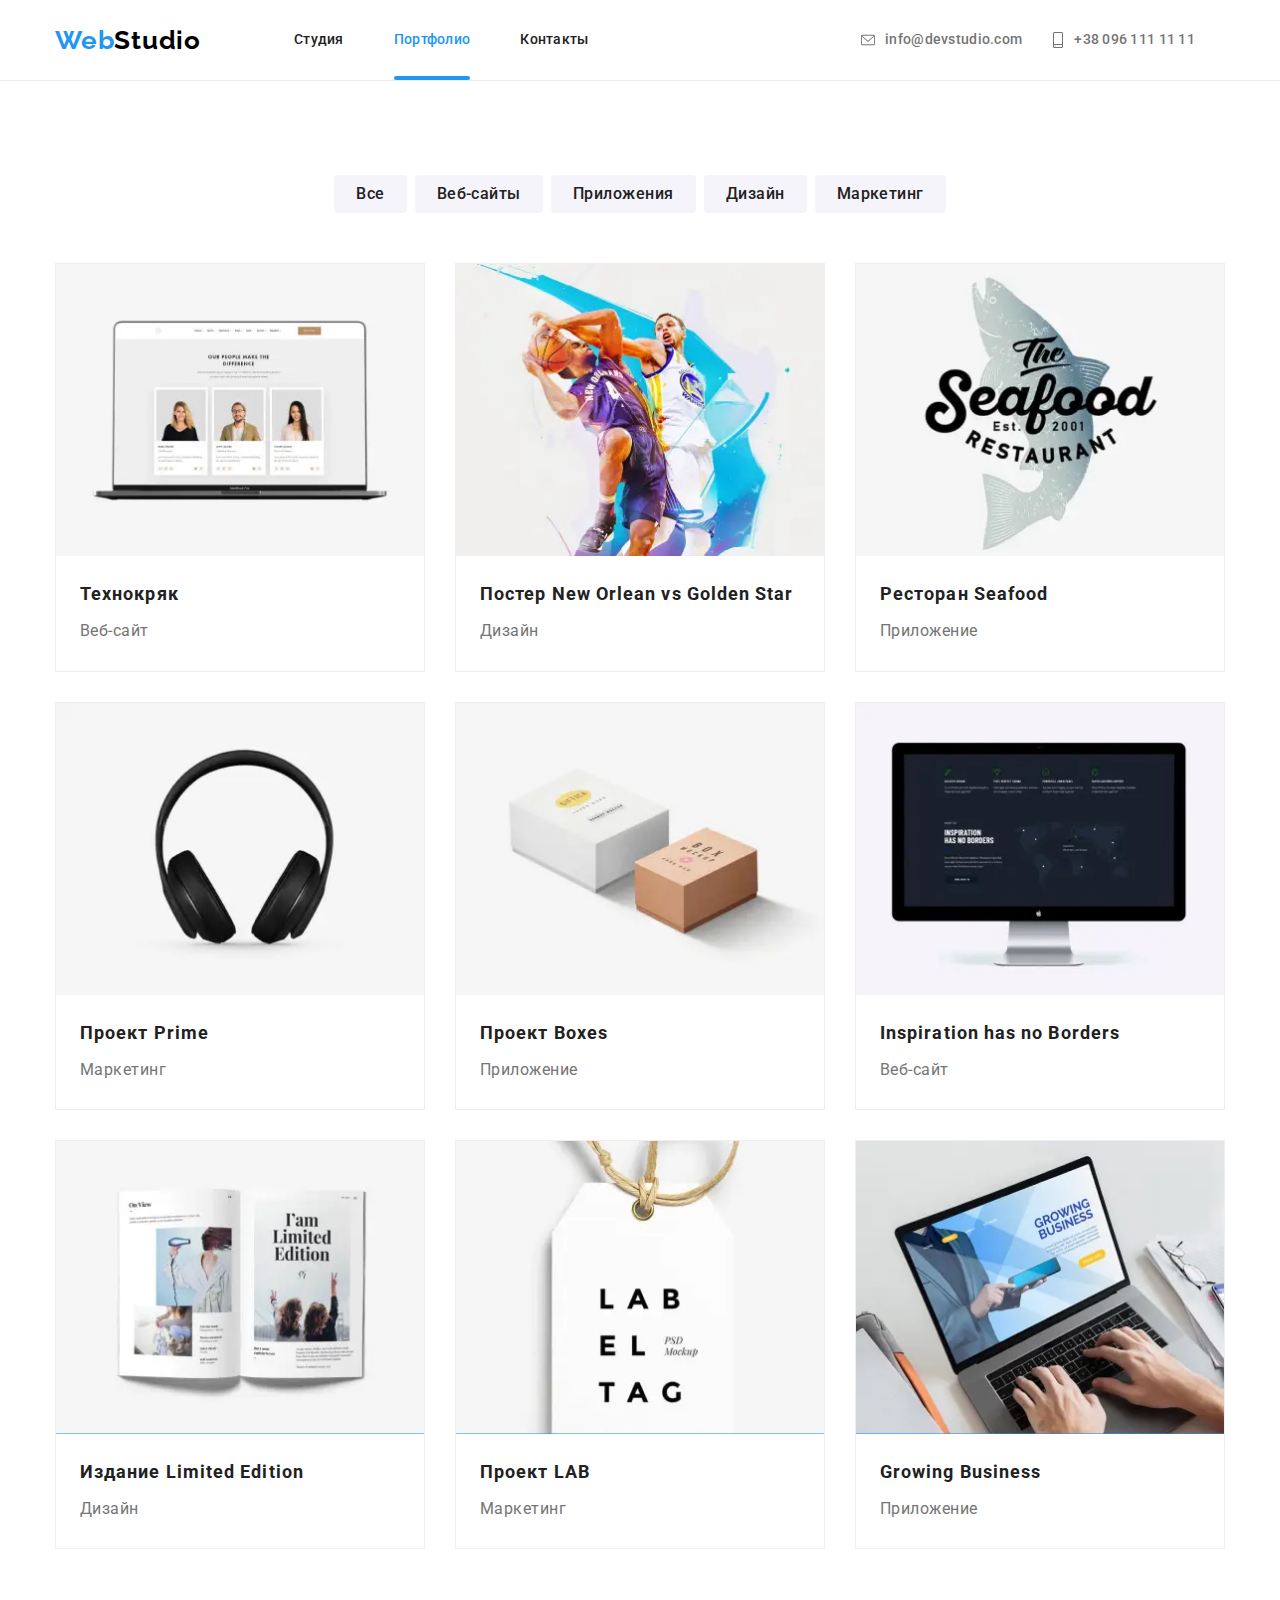
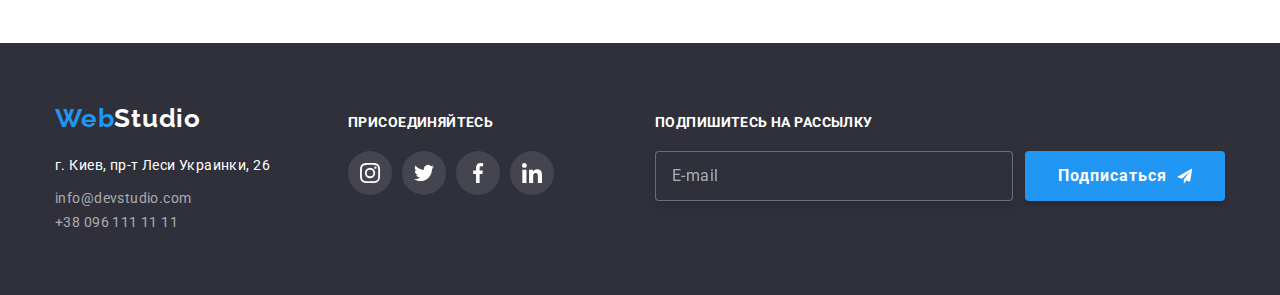
==== commit 074dd173: "исправляет картинка портфолио" ====
--- a/portfolio.html
+++ b/portfolio.html
@@ -115,22 +115,23 @@
               <div class="portfolio__card">
                 <picture>
                   <source srcset="
-                                        ./images/technocrack/technocrack-mobile.webp,
-                                        ./images/technocrack/technocrack-mobile.webp@2x,
-                                        ./images/technocrack/technocrack-tablet.webp,
-                                        ./images/technocrack/technocrack-tablet.webp@2x,
-                                        ./images/technocrack/technocrack.webp,
-                                        ./images/technocrack/technocrack.webp@2x
-                                      " type="image/webp" />
-                  <img class="portfolio__image" srcset="
-                                        ./images/technocrack/technocrack-mobile.jpg,
-                                        ./images/technocrack/technocrack-mobile.jpg@2x,
-                                        ./images/technocrack/technocrack-tablet.jpg,
-                                        ./images/technocrack/technocrack-tablet.jpg@2x,
-                                        ./images/technocrack/technocrack.jpg,
-                                        ./images/technocrack/technocrack.jpg@2x
-                                      " src="./images/technocrack/technocrack-tablet.jpg"
-                    alt="ноутбук фото" />
+                                        ./images/technocrack/technocrack-mobile.webp    1x,
+                                        ./images/technocrack/technocrack-mobile@2x.webp 2x,
+                                        ./images/technocrack/technocrack-mobile.jpg     1x,
+                                        ./images/technocrack/technocrack-mobile@2x.jpg  2x
+                                      " media="(max-width: 767px)" type="image/webp" />
+                  <source srcset="
+                                        ./images/technocrack/technocrack-tablet.webp    1x,
+                                        ./images/technocrack/technocrack-tablet@2x.webp 2x,
+                                        ./images/technocrack/technocrack-tablet.jpg     1x,
+                                        ./images/technocrack/technocrack-tablet@2x.jpg  2x
+                                      " media="(min-width: 768px) and (max-width: 1199px)" type="image/webp" />
+                  <source srcset="
+                                        ./images/technocrack/technocrack.webp 1x,
+                                        ./images/technocrack/technocrack.jpg  1x
+                                      " media="(min-width: 1200px)" type="image/webp" />
+                  <img class="portfolio__image" src="./images/technocrack/technocrack-tablet.jpg"
+                    alt="Открытый ноутбук, на экране которого страница команды" width="354px" height="294px" />
                 </picture>
                 <div class="image-overlay">
                   <p class="image-overlay__text">
@@ -152,21 +153,23 @@
               <div class="portfolio__card">
                 <picture>
                   <source srcset="
-                                                        ./images/poster/poster-mobile.webp,
-                                                        ./images/poster/poster-mobile.webp@2x,
-                                                        ./images/poster/poster-tablet.webp,
-                                                        ./images/poster/poster-tablet.webp@2x,
-                                                        ./images/poster/poster.webp,
-                                                        ./images/poster/poster.webp@2x
-                                                      " type="image/webp" />
-                  <img class="portfolio__image" srcset="
-                                                        ./images/poster/poster-mobile.jpg,
-                                                        ./images/poster/poster-mobile.jpg@2x,
-                                                        ./images/poster/poster-tablet.jpg,
-                                                        ./images/poster/poster-tablet.jpg@2x,
-                                                        ./images/poster/poster.jpg,
-                                                        ./images/poster/poster.jpg@2x
-                                                      " src="./images/poster/poster-tablet.jpg" alt="спортсмены" />
+                                        ./images/poster/poster-mobile.webp    1x,
+                                        ./images/poster/poster-mobile@2x.webp 2x,
+                                        ./images/poster/poster-mobile.jpg     1x,
+                                        ./images/poster/poster-mobile@2x.jpg  2x
+                                      " media="(max-width: 767px)" type="image/webp" />
+                  <source srcset="
+                                        ./images/poster/poster-tablet.webp    1x,
+                                        ./images/poster/poster-tablet@2x.webp 2x,
+                                        ./images/poster/poster-tablet.jpg     1x,
+                                        ./images/poster/poster-tablet@2x.jpg  2x
+                                      " media="(min-width: 768px) and (max-width: 1199px)" type="image/webp" />
+                  <source srcset="
+                                        ./images/poster/poster.webp 1x,
+                                        ./images/poster/poster.jpg  1x
+                                      " media="(min-width: 1200px)" type="image/webp" />
+                  <img class="portfolio__image" src="./images/poster/poster-tablet.jpg"
+                    alt="Два бейсболиста" width="354px" height="294px" height="294px" />
                 </picture>
                 <div class="image-overlay">
                   <p class="image-overlay__text">
@@ -188,21 +191,23 @@
               <div class="portfolio__card">
                 <picture>
                   <source srcset="
-                                                        ./images/restaurant-seafood/restaurant-seafood-mobile.webp,
-                                                        ./images/restaurant-seafood/restaurant-seafood-mobile.webp@2x,
-                                                        ./images/restaurant-seafood/restaurant-seafood-tablet.webp,
-                                                        ./images/restaurant-seafood/restaurant-seafood-tablet.webp@2x,
-                                                        ./images/restaurant-seafood/restaurant-seafood.webp,
-                                                        ./images/restaurant-seafood/restaurant-seafood.webp@2x
-                                                      " type="image/webp" />
-                  <img class="portfolio__image" srcset="
-                                                        ./images/restaurant-seafood/restaurant-seafood-mobile.jpg,
-                                                        ./images/restaurant-seafood/restaurant-seafood-mobile.jpg@2x,
-                                                        ./images/restaurant-seafood/restaurant-seafood-tablet.jpg,
-                                                        ./images/restaurant-seafood/restaurant-seafood-tablet.jpg@2x,
-                                                        ./images/restaurant-seafood/restaurant-seafood.jpg,
-                                                        ./images/restaurant-seafood/restaurant-seafood.jpg@2x
-                                                      " src="./images/restaurant-seafood/restaurant-seafood-tablet.jpg" alt="логотип ресторана" />
+                                        ./images/restaurant-seafood/restaurant-seafood-mobile.webp    1x,
+                                        ./images/restaurant-seafood/restaurant-seafood-mobile@2x.webp 2x,
+                                        ./images/restaurant-seafood/restaurant-seafood-mobile.jpg     1x,
+                                        ./images/restaurant-seafood/restaurant-seafood-mobile@2x.jpg  2x
+                                      " media="(max-width: 767px)" type="image/webp" />
+                  <source srcset="
+                                        ./images/restaurant-seafood/restaurant-seafood-tablet.webp    1x,
+                                        ./images/restaurant-seafood/restaurant-seafood-tablet@2x.webp 2x,
+                                        ./images/restaurant-seafood/restaurant-seafood-tablet.jpg     1x,
+                                        ./images/restaurant-seafood/restaurant-seafood-tablet@2x.jpg  2x
+                                      " media="(min-width: 768px) and (max-width: 1199px)" type="image/webp" />
+                  <source srcset="
+                                        ./images/restaurant-seafood/restaurant-seafood.webp 1x,
+                                        ./images/restaurant-seafood/restaurant-seafood.jpg  1x
+                                      " media="(min-width: 1200px)" type="image/webp" />
+                  <img class="portfolio__image" src="./images/restaurant-seafood/restaurant-seafood-tablet.jpg"
+                    alt="Логотип ресторана" width="354px" height="294px" />
                 </picture>
                 <div class="image-overlay">
                   <p class="image-overlay__text">
@@ -224,21 +229,23 @@
               <div class="portfolio__card">
                 <picture>
                   <source srcset="
-                                                                        ./images/project-prime/project-prime-mobile.webp,
-                                                                        ./images/project-prime/project-prime-mobile.webp@2x,
-                                                                        ./images/project-prime/project-prime-tablet.webp,
-                                                                        ./images/project-prime/project-prime-tablet.webp@2x,
-                                                                        ./images/project-prime/project-prime.webp,
-                                                                        ./images/project-prime/project-prime.webp@2x
-                                                                      " type="image/webp" />
-                  <img class="portfolio__image" srcset="
-                                                                        ./images/project-prime/project-prime-mobile.jpg,
-                                                                        ./images/project-prime/project-prime-mobile.jpg@2x,
-                                                                        ./images/project-prime/project-prime-tablet.jpg,
-                                                                        ./images/project-prime/project-prime-tablet.jpg@2x,
-                                                                        ./images/project-prime/project-prime.jpg,
-                                                                        ./images/project-prime/project-prime.jpg@2x
-                                                                      " src="./images/project-prime/project-prime-tablet.jpg" alt="наушники" />
+                                        ./images/project-prime/project-prime-mobile.webp    1x,
+                                        ./images/project-prime/project-prime-mobile@2x.webp 2x,
+                                        ./images/project-prime/project-prime-mobile.jpg     1x,
+                                        ./images/project-prime/project-prime-mobile@2x.jpg  2x
+                                      " media="(max-width: 767px)" type="image/webp" />
+                  <source srcset="
+                                        ./images/project-prime/project-prime-tablet.webp    1x,
+                                        ./images/project-prime/project-prime-tablet@2x.webp 2x,
+                                        ./images/project-prime/project-prime-tablet.jpg     1x,
+                                        ./images/project-prime/project-prime-tablet@2x.jpg  2x
+                                      " media="(min-width: 768px) and (max-width: 1199px)" type="image/webp" />
+                  <source srcset="
+                                        ./images/project-prime/project-prime.webp 1x,
+                                        ./images/project-prime/project-prime.jpg  1x
+                                      " media="(min-width: 1200px)" type="image/webp" />
+                  <img class="portfolio__image" src="./images/project-prime/project-prime-tablet.jpg" alt="Безпроводные наушники"
+                    width="354px" height="294px" />
                 </picture>
                 <div class="image-overlay">
                   <p class="image-overlay__text">
@@ -260,21 +267,23 @@
               <div class="portfolio__card">
                 <picture>
                   <source srcset="
-                                                                        ./images/boxes/boxes-mobile.webp,
-                                                                        ./images/boxes/boxes-mobile.webp@2x,
-                                                                        ./images/boxes/boxes-tablet.webp,
-                                                                        ./images/boxes/boxes-tablet.webp@2x,
-                                                                        ./images/boxes/boxes.webp,
-                                                                        ./images/boxes/boxes.webp@2x
-                                                                      " type="image/webp" />
-                  <img class="portfolio__image" srcset="
-                                                                        ./images/boxes/boxes-mobile.jpg,
-                                                                        ./images/boxes/boxes-mobile.jpg@2x,
-                                                                        ./images/boxes/boxes-tablet.jpg,
-                                                                        ./images/boxes/boxes-tablet.jpg@2x,
-                                                                        ./images/boxes/boxes.jpg,
-                                                                        ./images/boxes/boxes.jpg@2x
-                                                                      " src="./images/boxes/boxes-tablet.jpg" alt="коробки" />
+                                        ./images/boxes/boxes-mobile.webp    1x,
+                                        ./images/boxes/boxes-mobile@2x.webp 2x,
+                                        ./images/boxes/boxes-mobile.jpg     1x,
+                                        ./images/boxes/boxes-mobile@2x.jpg  2x
+                                      " media="(max-width: 767px)" type="image/webp" />
+                  <source srcset="
+                                        ./images/boxes/boxes-tablet.webp    1x,
+                                        ./images/boxes/boxes-tablet@2x.webp 2x,
+                                        ./images/boxes/boxes-tablet.jpg     1x,
+                                        ./images/boxes/boxes-tablet@2x.jpg  2x
+                                      " media="(min-width: 768px) and (max-width: 1199px)" type="image/webp" />
+                  <source srcset="
+                                        ./images/boxes/boxes.webp 1x,
+                                        ./images/boxes/boxes.jpg  1x
+                                      " media="(min-width: 1200px)" type="image/webp" />
+                  <img class="portfolio__image" src="./images/boxes/boxes-tablet.jpg" alt="Две коробки"
+                    width="354px" height="294px" />
                 </picture>
                 <div class="image-overlay">
                   <p class="image-overlay__text">
@@ -296,21 +305,23 @@
               <div class="portfolio__card">
                 <picture>
                   <source srcset="
-                                                                        ./images/inspiration/inspiration-mobile.webp,
-                                                                        ./images/inspiration/inspiration-mobile.webp@2x,
-                                                                        ./images/inspiration/inspiration-tablet.webp,
-                                                                        ./images/inspiration/inspiration-tablet.webp@2x,
-                                                                        ./images/inspiration/inspiration.webp,
-                                                                        ./images/inspiration/inspiration.webp@2x
-                                                                      " type="image/webp" />
-                  <img class="portfolio__image" srcset="
-                                                                        ./images/inspiration/inspiration-mobile.jpg,
-                                                                        ./images/inspiration/inspiration-mobile.jpg@2x,
-                                                                        ./images/inspiration/inspiration-tablet.jpg,
-                                                                        ./images/inspiration/inspiration-tablet.jpg@2x,
-                                                                        ./images/inspiration/inspiration.jpg,
-                                                                        ./images/inspiration/inspiration.jpg@2x
-                                                                      " src="./images/inspiration/inspiration-tablet.jpg" alt="монитор" />
+                                        ./images/inspiration/inspiration-mobile.webp    1x,
+                                        ./images/inspiration/inspiration-mobile@2x.webp 2x,
+                                        ./images/inspiration/inspiration-mobile.jpg     1x,
+                                        ./images/inspiration/inspiration-mobile@2x.jpg  2x
+                                      " media="(max-width: 767px)" type="image/webp" />
+                  <source srcset="
+                                        ./images/inspiration/inspiration-tablet.webp    1x,
+                                        ./images/inspiration/inspiration-tablet@2x.webp 2x,
+                                        ./images/inspiration/inspiration-tablet.jpg     1x,
+                                        ./images/inspiration/inspiration-tablet@2x.jpg  2x
+                                      " media="(min-width: 768px) and (max-width: 1199px)" type="image/webp" />
+                  <source srcset="
+                                        ./images/inspiration/inspiration.webp 1x,
+                                        ./images/inspiration/inspiration.jpg  1x
+                                      " media="(min-width: 1200px)" type="image/webp" />
+                  <img class="portfolio__image" src="./images/inspiration/inspiration-tablet.jpg"
+                    alt="Монитор" width="354px" height="294px" />
                 </picture>
                 <div class="image-overlay">
                   <p class="image-overlay__text">
@@ -332,21 +343,23 @@
               <div class="portfolio__card">
                 <picture>
                   <source srcset="
-                                                                        ./images/limited-edition/limited-edition-mobile.webp,
-                                                                        ./images/limited-edition/limited-edition-mobile.webp@2x,
-                                                                        ./images/limited-edition/limited-edition-tablet.webp,
-                                                                        ./images/limited-edition/limited-edition-tablet.webp@2x,
-                                                                        ./images/limited-edition/limited-edition.webp,
-                                                                        ./images/limited-edition/limited-edition.webp@2x
-                                                                      " type="image/webp" />
-                  <img class="portfolio__image" srcset="
-                                                                        ./images/limited-edition/limited-edition-mobile.jpg,
-                                                                        ./images/limited-edition/limited-edition-mobile.jpg@2x,
-                                                                        ./images/limited-edition/limited-edition-tablet.jpg,
-                                                                        ./images/limited-edition/limited-edition-tablet.jpg@2x,
-                                                                        ./images/limited-edition/limited-edition.jpg,
-                                                                        ./images/limited-edition/limited-edition.jpg@2x
-                                                                      " src="./images/limited-edition/limited-edition-tablet.jpg" alt="открытая книга" />
+                                        ./images/limited-edition/limited-edition-mobile.webp    1x,
+                                        ./images/limited-edition/limited-edition-mobile@2x.webp 2x,
+                                        ./images/limited-edition/limited-edition-mobile.jpg     1x,
+                                        ./images/limited-edition/limited-edition-mobile@2x.jpg  2x
+                                      " media="(max-width: 767px)" type="image/webp" />
+                  <source srcset="
+                                        ./images/limited-edition/limited-edition-tablet.webp    1x,
+                                        ./images/limited-edition/limited-edition-tablet@2x.webp 2x,
+                                        ./images/limited-edition/limited-edition-tablet.jpg     1x,
+                                        ./images/limited-edition/limited-edition-tablet@2x.jpg  2x
+                                      " media="(min-width: 768px) and (max-width: 1199px)" type="image/webp" />
+                  <source srcset="
+                                        ./images/limited-edition/limited-edition.webp 1x,
+                                        ./images/limited-edition/limited-edition.jpg  1x
+                                      " media="(min-width: 1200px)" type="image/webp" />
+                  <img class="portfolio__image" src="./images/limited-edition/limited-edition-tablet.jpg"
+                    alt="Периодическое издание" width="354px" height="294px" />
                 </picture>
                 <div class="image-overlay">
                   <p class="image-overlay__text">
@@ -368,21 +381,23 @@
               <div class="portfolio__card">
                 <picture>
                   <source srcset="
-                                                                        ./images/label/label-mobile.webp,
-                                                                        ./images/label/label-mobile.webp@2x,
-                                                                        ./images/label/label-tablet.webp,
-                                                                        ./images/label/label-tablet.webp@2x,
-                                                                        ./images/label/label.webp,
-                                                                        ./images/label/label.webp@2x
-                                                                      " type="image/webp" />
-                  <img class="portfolio__image" srcset="
-                                                                        ./images/label/label-mobile.jpg,
-                                                                        ./images/label/label-mobile.jpg@2x,
-                                                                        ./images/label/label-tablet.jpg,
-                                                                        ./images/label/label-tablet.jpg@2x,
-                                                                        ./images/label/label.jpg,
-                                                                        ./images/label/label.jpg@2x
-                                                                      " src="./images/label/label-tablet.jpg" alt="ярлык" />
+                                        ./images/label/label-mobile.webp    1x,
+                                        ./images/label/label-mobile@2x.webp 2x,
+                                        ./images/label/label-mobile.jpg     1x,
+                                        ./images/label/label-mobile@2x.jpg  2x
+                                      " media="(max-width: 767px)" type="image/webp" />
+                  <source srcset="
+                                        ./images/label/label-tablet.webp    1x,
+                                        ./images/label/label-tablet@2x.webp 2x,
+                                        ./images/label/label-tablet.jpg     1x,
+                                        ./images/label/label-tablet@2x.jpg  2x
+                                      " media="(min-width: 768px) and (max-width: 1199px)" type="image/webp" />
+                  <source srcset="
+                                        ./images/label/label.webp 1x,
+                                        ./images/label/label.jpg  1x
+                                      " media="(min-width: 1200px)" type="image/webp" />
+                  <img class="portfolio__image" src="./images/label/label-tablet.jpg" alt="Бейдж с логотипом"
+                    width="354px" height="294px" />
                 </picture>
                 <div class="image-overlay">
                   <p class="image-overlay__text">
@@ -404,21 +419,23 @@
               <div class="portfolio__card">
                 <picture>
                   <source srcset="
-                                                                        ./images/growing-business/growing-business-mobile.webp,
-                                                                        ./images/growing-business/growing-business-mobile.webp@2x,
-                                                                        ./images/growing-business/growing-business-tablet.webp,
-                                                                        ./images/growing-business/growing-business-tablet.webp@2x,
-                                                                        ./images/growing-business/growing-business.webp,
-                                                                        ./images/growing-business/growing-business.webp@2x
-                                                                      " type="image/webp" />
-                  <img class="portfolio__image" srcset="
-                                                                        ./images/growing-business/growing-business-mobile.jpg,
-                                                                        ./images/growing-business/growing-business-mobile.jpg@2x,
-                                                                        ./images/growing-business/growing-business-tablet.jpg,
-                                                                        ./images/growing-business/growing-business-tablet.jpg@2x,
-                                                                        ./images/growing-business/growing-business.jpg,
-                                                                        ./images/growing-business/growing-business.jpg@2x
-                                                                      " src="./images/growing-business/growing-business-tablet.jpg" alt="ноутбук" />
+                                        ./images/growing-business/growing-business-mobile.webp    1x,
+                                        ./images/growing-business/growing-business-mobile@2x.webp 2x,
+                                        ./images/growing-business/growing-business-mobile.jpg     1x,
+                                        ./images/growing-business/growing-business-mobile@2x.jpg  2x
+                                      " media="(max-width: 767px)" type="image/webp" />
+                  <source srcset="
+                                        ./images/growing-business/growing-business-tablet.webp    1x,
+                                        ./images/growing-business/growing-business-tablet@2x.webp 2x,
+                                        ./images/growing-business/growing-business-tablet.jpg     1x,
+                                        ./images/growing-business/growing-business-tablet@2x.jpg  2x
+                                      " media="(min-width: 768px) and (max-width: 1199px)" type="image/webp" />
+                  <source srcset="
+                                        ./images/growing-business/growing-business.webp 1x,
+                                        ./images/growing-business/growing-business.jpg  1x
+                                      " media="(min-width: 1200px)" type="image/webp" />
+                  <img class="portfolio-item__photo" src="./images/growing-business/growing-business-tablet.jpg"
+                    alt="Работа в сайте за ноутбуком" width="354px" height="294px" />
                 </picture>
                 <div class="image-overlay">
                   <p class="image-overlay__text">
--- a/css/main.min.css
+++ b/css/main.min.css
@@ -1,2 +1,2 @@
-html{-webkit-box-sizing:border-box;box-sizing:border-box}*,*::before,*::after{-webkit-box-sizing:inherit;box-sizing:inherit}body{margin:0;color:#757575;background-color:#fff;font-family:roboto,sans-serif}img{display:block;width:100%;height:auto}.list{list-style:none;padding:0;margin:0}h1,h2,h3,h4,h5{margin-top:0;margin-bottom:0}.center{text-align:center}.thumb{display:-webkit-box;display:-ms-flexbox;display:flex;-webkit-box-pack:center;-ms-flex-pack:center;justify-content:center;-webkit-box-align:center;-ms-flex-align:center;align-items:center}.title{color:#212121;font-weight:700;font-size:36px;line-height:1.17;text-align:center;letter-spacing:0.03em;margin-bottom:30px}@media screen and (min-width: 1200px){.title{margin-bottom:50px}}.visually-hidden{position:absolute;clip:rect(0 0 0 0);width:1px;height:1px;margin:-1px}.is-hidden{opacity:0;pointer-events:none}.section{padding:60px 0;margin:0 auto}@media screen and (min-width: 1200px){.section{padding:94px 0}}.section__description{display:block;padding:94px 0}@media screen and (max-width: 1199px){.section__description{display:none}}.section__team{background-color:#f5f4fa}@media screen and (min-width: 768px){.section__team{padding:60px 0}}@media screen and (min-width: 768px) and (min-width: 1200px){.section__team{padding:94px 0}}.container{padding-left:15px;padding-right:15px;margin-left:auto;margin-right:auto}@media screen and (min-width: 480px){.container{width:480px}}@media screen and (min-width: 480px) and (min-width: 768px){.container{width:768px}}@media screen and (min-width: 480px) and (min-width: 1200px){.container{width:1200px}}@media screen and (min-width: 768px){.container__footer{display:-webkit-box;display:-ms-flexbox;display:flex;-ms-flex-wrap:wrap;flex-wrap:wrap;-ms-flex-pack:distribute;justify-content:space-around;-webkit-box-align:baseline;-ms-flex-align:baseline;align-items:baseline}}@media screen and (min-width: 1200px){.container__footer{display:-webkit-box;display:-ms-flexbox;display:flex;-ms-flex-wrap:nowrap;flex-wrap:nowrap;-webkit-box-pack:justify;-ms-flex-pack:justify;justify-content:space-between}}.page-header{border-bottom:1px solid #ececec}@media screen and (min-width: 768px){.page-header__logo{margin-right:88px}}@media screen and (min-width: 1200px){.page-header__logo{margin-right:93px}}.page-header__container{padding:0 15px;margin-right:auto;margin-left:auto;display:-webkit-box;display:-ms-flexbox;display:flex;-webkit-box-align:center;-ms-flex-align:center;align-items:center;-webkit-box-pack:justify;-ms-flex-pack:justify;justify-content:space-between;font-weight:500;letter-spacing:0.02em}@media screen and (max-width: 767px){.page-header__container{padding-top:16px;padding-bottom:16px}}@media screen and (max-width: 767px){.main-container{display:none}}@media screen and (min-width: 768px){.main-container{display:-webkit-box;display:-ms-flexbox;display:flex;-webkit-box-align:center;-ms-flex-align:center;align-items:center;-webkit-box-pack:justify;-ms-flex-pack:justify;justify-content:space-between;width:100%}}.main-nav{font-size:14px;line-height:1.14}.site-nav{display:-webkit-box;display:-ms-flexbox;display:flex;font-weight:500;font-size:14px;line-height:1.14;letter-spacing:0.02em}.site-nav__link{position:relative;display:block;padding-top:32px;padding-bottom:32px;color:#212121;text-decoration:none;-webkit-transition:color 250ms cubic-bezier(0.4, 0, 0.2, 1);transition:color 250ms cubic-bezier(0.4, 0, 0.2, 1)}.site-nav__link:hover,.site-nav__link:focus{color:#2196f3;opacity:1}.site-nav__link--current{color:#2196f3}.site-nav__link::after{position:absolute;content:"";display:block;width:100%;height:4px;border-radius:2px;bottom:0;left:0;background-color:#2196f3;opacity:0;-webkit-transition:opacity 250ms cubic-bezier(0.4, 0, 0.2, 1);transition:opacity 250ms cubic-bezier(0.4, 0, 0.2, 1)}.site-nav__link--current::after,.site-nav__link:hover::after,.site-nav__link:focus::after{opacity:1}.site-nav__item{margin-right:50px}.site-nav__item:last-child{margin-right:0}.contacts{display:block;font-weight:500;font-size:14px;line-height:1.14;letter-spacing:0.02em;-webkit-box-pack:center;-ms-flex-pack:center;justify-content:center;-webkit-box-align:center;-ms-flex-align:center;align-items:center}@media screen and (min-width: 1200px){.contacts{font-size:14px;line-height:1.14}}@media screen and (min-width: 1200px){.contacts{display:-webkit-box;display:-ms-flexbox;display:flex}}.contacts__link{display:-webkit-box;display:-ms-flexbox;display:flex;text-decoration:none;color:inherit;-webkit-transition:color 250ms cubic-bezier(0.4, 0, 0.2, 1);transition:color 250ms cubic-bezier(0.4, 0, 0.2, 1)}.contacts__link:hover,.contacts__link:focus{color:#2196f3}@media screen and (min-width: 768px) and (max-width: 1199px){.contacts__item{margin-bottom:10px}}@media screen and (min-width: 1200px){.contacts__item{margin-right:30px}}@media screen and (min-width: 768px) and (max-width: 1199px){.contacts__item:last-child{margin-bottom:0}}.icon-mail{margin-right:8px;fill:currentColor;width:14px;height:10px}@media screen and (min-width: 1200px){.icon-mail{height:16px;margin-right:10px}}.icon-phone{margin-right:8px;fill:currentColor;width:10px;height:14px}@media screen and (min-width: 1200px){.icon-phone{width:12px;height:16px;margin-right:10px}}.logo{color:#000;text-decoration:none;font-family:raleway;font-weight:700;font-size:24px;line-height:1.19;letter-spacing:0.03em}@media screen and (min-width: 1200px){.logo{font-size:26px}}.logo--accent{color:#2196f3}.button-menu{z-index:50;position:absolute;top:10px;right:10px;display:-webkit-box;display:-ms-flexbox;display:flex;-webkit-box-align:center;-ms-flex-align:center;align-items:center;-webkit-box-pack:center;-ms-flex-pack:center;justify-content:center;padding:0;width:40px;height:40px;background-color:#fff;color:#212121;border:0;outline-color:transparent;-webkit-transition:color 250ms cubic-bezier(0.4, 0, 0.2, 1);transition:color 250ms cubic-bezier(0.4, 0, 0.2, 1)}.button-menu:hover,.button-menu:focus{color:#2196f3}.button-menu__icon{fill:currentColor}@media screen and (min-width: 768px){.button-menu{display:none}}.button-menu.is-open .button-menu__burger{display:none}.button-menu__cross{display:none}.button-menu.is-open .button-menu__cross{display:block}.mobile-menu{display:none}.mobile-menu.is-open{display:-webkit-box;display:-ms-flexbox;display:flex}@media screen and (max-width: 768px){.mobile-menu{position:absolute;display:none;-webkit-box-orient:vertical;-webkit-box-direction:normal;-ms-flex-direction:column;flex-direction:column;-webkit-box-pack:justify;-ms-flex-pack:justify;justify-content:space-between;top:0;left:0;z-index:10;opacity:1;pointer-events:auto;width:100vw;height:100vh;background-color:#fff;padding:48px 40px;font-weight:500;line-height:1.7;letter-spacing:0.02em}}.menu{font-size:40px;color:#212121}.menu__item{margin-bottom:32px}.menu__link{text-decoration:none;color:#212121;-webkit-transition:color 250ms cubic-bezier(0.4, 0, 0.2, 1);transition:color 250ms cubic-bezier(0.4, 0, 0.2, 1)}.menu__link:focus,.menu__link:hover{color:#2196f3}.contacts-menu{font-size:34px;text-decoration:none}.contacts-menu__item{text-decoration:none}.contacts-menu__link{display:block;margin-bottom:32px;font-size:34px;color:#2196f3;text-decoration:none}.contacts-menu__link:focus,.contacts-menu__link:hover{color:#2196f3}.contacts-menu .mail__contacts{display:block;text-decoration:none;margin-bottom:64px;font-size:24px;color:#757575}.social-menu{display:-webkit-box;display:-ms-flexbox;display:flex;font-size:18px;line-height:1.22}.social-menu__item:not(:last-child){position:relative;margin-right:20px}.social-menu__link{text-decoration:none;color:#2196f3}.social-menu__link::after{content:"";display:block;position:absolute;top:0;left:calc(100% + 10px);width:1px;height:22px;background-color:rgba(33,33,33,0.2)}.menu--hidden{opacity:0;pointer-events:none}.overlay{margin-left:auto;margin-right:auto;text-align:center;max-width:480px;max-height:400px;padding:118px 0;background-color:#2f303a;background-image:-webkit-gradient(linear, left top, right top, from(rgba(47,48,58,0.4)), to(rgba(47,48,58,0.4))),url(../images/hero/hero-mobile.jpg);background-image:linear-gradient(to right, rgba(47,48,58,0.4), rgba(47,48,58,0.4)),url(../images/hero/hero-mobile.jpg);background-repeat:no-repeat;background-position:center;background-size:cover}@media screen and (min-device-pixel-ratio: 2), screen and (-webkit-min-device-pixel-ratio: 2), screen and (min-resolution: 192dpi), screen and (min-resolution: 2dppx){.overlay{background-image:-webkit-gradient(linear, left top, right top, from(rgba(47,48,58,0.4)), to(rgba(47,48,58,0.4))),url("../images/hero/hero-mobile@2x.jpg");background-image:linear-gradient(to right, rgba(47,48,58,0.4), rgba(47,48,58,0.4)),url("../images/hero/hero-mobile@2x.jpg")}}@media screen and (min-width: 480px){.overlay{background-image:-webkit-gradient(linear, left top, right top, from(rgba(47,48,58,0.4)), to(rgba(47,48,58,0.4))),url(../images/hero/hero-tablet.jpg);background-image:linear-gradient(to right, rgba(47,48,58,0.4), rgba(47,48,58,0.4)),url(../images/hero/hero-tablet.jpg)}}@media screen and (min-width: 480px) and (min-device-pixel-ratio: 2), screen and (min-width: 480px) and (-webkit-min-device-pixel-ratio: 2), screen and (min-width: 480px) and (min-resolution: 192dpi), screen and (min-width: 480px) and (min-resolution: 2dppx){.overlay{background-image:-webkit-gradient(linear, left top, right top, from(rgba(47,48,58,0.4)), to(rgba(47,48,58,0.4))),url("../images/hero/hero-tablet@2x.jpg");background-image:linear-gradient(to right, rgba(47,48,58,0.4), rgba(47,48,58,0.4)),url("../images/hero/hero-tablet@2x.jpg")}}@media screen and (min-width: 768px){.overlay{background-image:-webkit-gradient(linear, left top, right top, from(rgba(47,48,58,0.4)), to(rgba(47,48,58,0.4))),url(../images/hero/hero.jpg);background-image:linear-gradient(to right, rgba(47,48,58,0.4), rgba(47,48,58,0.4)),url(../images/hero/hero.jpg)}}@media screen and (min-width: 768px) and (min-device-pixel-ratio: 2), screen and (min-width: 768px) and (-webkit-min-device-pixel-ratio: 2), screen and (min-width: 768px) and (min-resolution: 192dpi), screen and (min-width: 768px) and (min-resolution: 2dppx){.overlay{background-image:-webkit-gradient(linear, left top, right top, from(rgba(47,48,58,0.4)), to(rgba(47,48,58,0.4))),url("../images/hero/hero@2x.jpg");background-image:linear-gradient(to right, rgba(47,48,58,0.4), rgba(47,48,58,0.4)),url("../images/hero/hero@2x.jpg")}}@media screen and (min-width: 768px){.overlay{max-width:768px}}@media screen and (min-width: 1200px){.overlay{max-width:1600px;max-height:600px;padding:200px}}.hero-container{max-width:360px;margin:0 auto 30px auto}@media screen and (min-width: 1200px){.hero-container{max-width:696px}}.hero-container__title{color:#fff;font-size:26px;line-height:1.6;letter-spacing:0.06em;text-transform:uppercase}@media screen and (min-width: 1200px){.hero-container__title{font-size:44px;line-height:1.37}}.hero-button{display:inline-block;-ms-flex-preferred-size:200px;flex-basis:200px;border:0;border-radius:4px;padding:10px 32px;margin-top:30px;cursor:pointer;font-size:16px;font-weight:700;line-height:1.9;text-align:center;letter-spacing:0.06em;color:#fff;background-color:#2196f3}.button{display:-webkit-inline-box;display:-ms-inline-flexbox;display:inline-flex;border:1px solid transparent;min-width:200px;height:50px;border-radius:4px;padding:10px 32px;-webkit-box-align:center;-ms-flex-align:center;align-items:center;text-align:center;cursor:pointer;background-color:#2196f3;color:#fff;-webkit-box-shadow:0px 4px 4px rgba(0,0,0,0.15);box-shadow:0px 4px 4px rgba(0,0,0,0.15);font-weight:700;font-size:16px;line-height:1.87;letter-spacing:0.06em}.button__icon{width:24px;height:24px;margin-left:10px;fill:currentColor}.features{padding-top:60px;padding-bottom:60px}@media screen and (min-width: 1200px){.features{padding-top:94px;padding-bottom:0}}.features .features__list{margin:-15px}@media screen and (min-width: 768px){.features .features__list{display:-webkit-box;display:-ms-flexbox;display:flex;-ms-flex-wrap:wrap;flex-wrap:wrap;-webkit-box-pack:justify;-ms-flex-pack:justify;justify-content:space-between}}.features .features__item{margin:15px}@media screen and (min-width: 768px) and (max-width: 1199px){.features .features__item{width:calc((100% - 60px) / 2)}}@media screen and (min-width: 1200px){.features .features__item{width:calc((100% - 120px) / 4)}}.features .picture{display:-webkit-box;display:-ms-flexbox;display:flex;-webkit-box-pack:center;-ms-flex-pack:center;justify-content:center;-webkit-box-align:center;-ms-flex-align:center;align-items:center;background-color:#f5f4fa;height:120px;margin-bottom:30px;border-radius:4px}.features .picture__title{color:#212121;font-weight:700;font-size:14px;line-height:1.14;letter-spacing:0.03em;text-transform:uppercase;text-align:center;margin-top:0;margin-bottom:10px}@media screen and (min-width: 768px){.features .picture__title{text-align:left}}.features .picture__text{width:100%;margin-top:0;margin-bottom:0;font-weight:400;font-size:14px;line-height:1.71;letter-spacing:0.03em}.features .picture__icon{height:70px;width:70px;fill:currentColor}.description{display:-webkit-box;display:-ms-flexbox;display:flex;margin-top:0;margin:0 -15px}@media screen and (max-width: 1199px){.description{display:none}}.description__item{position:relative;margin:0 15px}.description__title{position:absolute;display:-webkit-box;display:-ms-flexbox;display:flex;bottom:0;left:0;width:100%;height:70px;margin:0;font-weight:700;font-size:14px;line-height:1.14;-webkit-box-align:center;-ms-flex-align:center;align-items:center;-webkit-box-pack:center;-ms-flex-pack:center;justify-content:center;letter-spacing:0.03em;text-transform:uppercase;color:#fff;background-color:rgba(47,48,58,0.8)}.team{display:block;padding:0;margin:0 auto}@media screen and (min-width: 768px){.team{display:-webkit-box;display:-ms-flexbox;display:flex;-ms-flex-wrap:wrap;flex-wrap:wrap;-webkit-box-pack:justify;-ms-flex-pack:justify;justify-content:space-between}}.team__item{display:block;border:0;padding-bottom:0;-webkit-box-shadow:0px 1px 3px rgba(0,0,0,0.12),0px 1px 1px rgba(0,0,0,0.14),0px 2px 1px rgba(0,0,0,0.2);box-shadow:0px 1px 3px rgba(0,0,0,0.12),0px 1px 1px rgba(0,0,0,0.14),0px 2px 1px rgba(0,0,0,0.2);border-radius:0px 0px 4px 4px;background-color:#ccc;text-align:center;margin-bottom:30px}@media screen and (min-width: 768px){.team__item{width:calc((100% - 30px) / 2)}}@media screen and (min-width: 1200px){.team__item{width:calc((100% - 90px) / 4)}}@media screen and (min-width: 768px) and (max-width: 1199px){.team__item{margin-top:0}}@media screen and (min-width: 1200px){.team__item{padding-bottom:0}}.team .card{padding:30px 32px;background:#fff;border:1px solid #eee;border-bottom-right-radius:4px;border-bottom-left-radius:4px}.team .card__title{margin-bottom:10px;color:#212121;text-transform:capitalize;text-align:center;font-weight:500;font-size:16px;line-height:1.19;letter-spacing:0.03em;font-style:normal}.team .card__text{margin-top:0;margin-bottom:16px;text-align:center;font-weight:400;font-size:16px;line-height:1.19;letter-spacing:0.03em}.social{display:-webkit-box;display:-ms-flexbox;display:flex;-webkit-box-pack:center;-ms-flex-pack:center;justify-content:center}.social__link{display:-webkit-inline-box;display:-ms-inline-flexbox;display:inline-flex;-webkit-box-align:center;-ms-flex-align:center;align-items:center;-webkit-box-pack:center;-ms-flex-pack:center;justify-content:center;width:44px;height:44px;border-radius:50%;color:#afb1b8;-webkit-transition:fill 250ms cubic-bezier(0.4, 0, 0.2, 1),background-color 250ms cubic-bezier(0.4, 0, 0.2, 1);transition:fill 250ms cubic-bezier(0.4, 0, 0.2, 1),background-color 250ms cubic-bezier(0.4, 0, 0.2, 1)}.social__link:hover,.social__link:focus{color:#fff;border-radius:50%;background-color:#2196f3}.social__icon{height:20px;width:20px;fill:currentColor}.social__item{display:-webkit-inline-box;display:-ms-inline-flexbox;display:inline-flex;-webkit-box-align:center;-ms-flex-align:center;align-items:center;-webkit-box-pack:center;-ms-flex-pack:center;justify-content:center;width:44px;height:44px;border-radius:50%}.social__item:not(:last-child){margin-right:10px}.clients{display:-webkit-box;display:-ms-flexbox;display:flex;-ms-flex-wrap:wrap;flex-wrap:wrap;-webkit-box-pack:justify;-ms-flex-pack:justify;justify-content:space-between;padding:0;margin:0 -15px}.clients__logo{display:-webkit-box;display:-ms-flexbox;display:flex;padding:0;width:100%;height:100%;margin:0 15px;fill:currentColor;display:flex;height:90px;width:calc((100% - 60px) / 2)}@media screen and (min-width: 768px){.clients__logo{width:calc((100% - 90px) / 3)}}@media screen and (min-width: 1200px){.clients__logo{width:calc((100% - 180px) / 6)}}@media screen and (max-width: 1199px){.clients__logo{margin-bottom:30px}}.clients__link{display:-webkit-box;display:-ms-flexbox;display:flex;width:100%;height:100%;-webkit-box-align:center;-ms-flex-align:center;align-items:center;-webkit-box-pack:center;-ms-flex-pack:center;justify-content:center;fill:currentColor;border:1px solid #afb1b8;border-radius:4px;-webkit-box-sizing:border-box;box-sizing:border-box;color:#afb1b8;-webkit-transition:color 250ms cubic-bezier(0.4, 0, 0.2, 1),border 250ms cubic-bezier(0.4, 0, 0.2, 1);transition:color 250ms cubic-bezier(0.4, 0, 0.2, 1),border 250ms cubic-bezier(0.4, 0, 0.2, 1)}.clients__link:hover,.clients__link:focus{color:#2196f3;border-color:#2196f3}.footer{padding-top:60px;padding-bottom:60px;text-align:center;background-color:#2f303a}.footer__content{display:block}@media screen and (min-width: 1200px){.footer__content{margin-right:70px;text-align:start}}.footer__logo{color:#fff}.footer__location{margin-top:20px;margin-bottom:8px;color:#fff;font-style:normal;font-weight:400;font-size:14px;line-height:1.71;letter-spacing:0.03em}@media screen and (min-width: 1200px){.footer__location{margin-bottom:9px}}.footer__link{color:rgba(255,255,255,0.6);text-decoration:none;font-weight:400;font-size:14px;line-height:1.71;letter-spacing:0.03em;-webkit-transition:color 250ms cubic-bezier(0.4, 0, 0.2, 1);transition:color 250ms cubic-bezier(0.4, 0, 0.2, 1)}.footer__link:hover,.footer__link:focus{color:#2196f3}.footer__.item:not(:last-child){margin-bottom:9px}.follow-us{margin-right:0;margin-top:60px;margin-bottom:60px}@media screen and (min-width: 768px){.follow-us{margin-top:0}}@media screen and (min-width: 768px) and (min-width: 1200px){.follow-us{margin-right:93px;margin-bottom:0}}.follow-us__text{color:#fff;font-style:normal;font-weight:700;font-size:14px;line-height:1.14;letter-spacing:0.03em;text-transform:uppercase;margin-top:0;margin-bottom:20px}.follow-us__social{margin-bottom:20px}.follow-us__item{display:-webkit-inline-box;display:-ms-inline-flexbox;display:inline-flex;-webkit-box-align:center;-ms-flex-align:center;align-items:center;-webkit-box-pack:center;-ms-flex-pack:center;justify-content:center;width:44px;height:44px;color:#fff}.follow-us__link{display:-webkit-inline-box;display:-ms-inline-flexbox;display:inline-flex;-webkit-box-align:center;-ms-flex-align:center;align-items:center;-webkit-box-pack:center;-ms-flex-pack:center;justify-content:center;width:44px;height:44px;background-color:rgba(255,255,255,0.1);border-radius:50%;color:#fff;-webkit-transition:background-color 250ms cubic-bezier(0.4, 0, 0.2, 1);transition:background-color 250ms cubic-bezier(0.4, 0, 0.2, 1)}.follow-us__link:hover,.follow-us__link:focus{background-color:#2196f3;border-radius:50%}.follow-us__icon{width:20px;height:20px;fill:currentColor}.send-form__email{display:block;-webkit-box-align:center;-ms-flex-align:center;align-items:center;width:100%}@media screen and (min-width: 1200px){.send-form__email{display:-webkit-inline-box;display:-ms-inline-flexbox;display:inline-flex;width:570px}}.send-form__text{color:#fff;font-style:normal;font-weight:700;font-size:14px;line-height:1.14;letter-spacing:0.03em;text-transform:uppercase;margin-top:0;margin-bottom:20px}@media screen and (min-width: 1200px){.send-form__text{text-align:left}}.send-form__input{width:100%;height:50px;background-color:#2f303a;border:1px solid rgba(255,255,255,0.3);-webkit-box-sizing:border-box;box-sizing:border-box;-webkit-filter:drop-shadow(0px 4px 4px rgba(0,0,0,0.15));filter:drop-shadow(0px 4px 4px rgba(0,0,0,0.15));border-radius:4px;padding:15px 16px 15px 16px;margin-bottom:20px;color:rgba(255,255,255,0.6)}@media screen and (min-width: 1200px){.send-form__input{margin-bottom:0;margin-right:12px}}.send-form__email input::-webkit-input-placeholder{font-weight:400;font-size:16px;line-height:1.25;-webkit-box-align:center;align-items:center;letter-spacing:0.03em;color:rgba(255,255,255,0.6)}.send-form__email input:-ms-input-placeholder{font-weight:400;font-size:16px;line-height:1.25;-ms-flex-align:center;align-items:center;letter-spacing:0.03em;color:rgba(255,255,255,0.6)}.send-form__email input::-ms-input-placeholder{font-weight:400;font-size:16px;line-height:1.25;-ms-flex-align:center;align-items:center;letter-spacing:0.03em;color:rgba(255,255,255,0.6)}.send-form__email input::placeholder{font-weight:400;font-size:16px;line-height:1.25;-webkit-box-align:center;-ms-flex-align:center;align-items:center;letter-spacing:0.03em;color:rgba(255,255,255,0.6)}.buttons{display:-webkit-box;display:-ms-flexbox;display:flex;-ms-flex-wrap:wrap;flex-wrap:wrap;-webkit-box-pack:start;-ms-flex-pack:start;justify-content:start;margin-bottom:25px}@media screen and (min-width: 768px){.buttons{-webkit-box-pack:center;-ms-flex-pack:center;justify-content:center;margin-bottom:15px}}@media screen and (min-width: 1200px){.buttons{-webkit-box-pack:center;-ms-flex-pack:center;justify-content:center;margin-bottom:35px}}.buttons__button-radio{display:block;padding:6px 22px;margin-bottom:15px;cursor:pointer;background-color:#f5f4fa;color:#212121;font-family:inherit;font-weight:500;font-size:16px;line-height:1.62;text-align:center;border-radius:4px;border:1px transparent;letter-spacing:0.03em;-webkit-transition:color 250ms cubic-bezier(0.4, 0, 0.2, 1),background-color 250ms cubic-bezier(0.4, 0, 0.2, 1);transition:color 250ms cubic-bezier(0.4, 0, 0.2, 1),background-color 250ms cubic-bezier(0.4, 0, 0.2, 1)}.buttons__item{margin-right:8px}.buttons__item:last-child{margin-right:0}.buttons__button-radio:hover,.buttons__button-radio:focus{background-color:#2196f3;color:#fff;-webkit-box-shadow:0px 2px 2px 0px rgba(0,0,0,0.12),0px 1px 2px 0px rgba(0,0,0,0.08),0px 3px 1px 0px rgba(0,0,0,0.1);box-shadow:0px 2px 2px 0px rgba(0,0,0,0.12),0px 1px 2px 0px rgba(0,0,0,0.08),0px 3px 1px 0px rgba(0,0,0,0.1)}.portfolio{display:-webkit-box;display:-ms-flexbox;display:flex;-ms-flex-wrap:wrap;flex-wrap:wrap;margin:-15px}@media screen and (min-width: 768px){.portfolio{display:-webkit-box;display:-ms-flexbox;display:flex;-ms-flex-wrap:wrap;flex-wrap:wrap}}.portfolio__item{width:calc(100% - 30px);margin:15px}@media screen and (min-width: 768px){.portfolio__item{width:calc((100% - 60px) / 2)}}@media screen and (min-width: 1200px){.portfolio__item{width:calc((100% - 90px) / 3)}}.portfolio__card{position:relative;overflow:hidden}.portfolio__link:hover .image-overlay,.portfolio__link:focus .image-overlay{-webkit-transform:translateX(0) translateY(0);transform:translateX(0) translateY(0)}.portfolio__link{display:inline-block;text-decoration:none;width:100%;height:100%;border:1px solid #eee;overflow:hidden;cursor:pointer;color:#757575}.portfolio__link:hover,.portfolio__link:focus{-webkit-box-shadow:0px 1px 1px rgba(0,0,0,0.12),0px 4px 4px rgba(0,0,0,0.06),1px 4px 6px rgba(0,0,0,0.16);box-shadow:0px 1px 1px rgba(0,0,0,0.12),0px 4px 4px rgba(0,0,0,0.06),1px 4px 6px rgba(0,0,0,0.16)}.image-overlay{position:absolute;left:0;bottom:0;width:100%;height:100%;background-color:#2196f3;opacity:0.9;-webkit-transform:translateX(0) translateY(100%);transform:translateX(0) translateY(100%);padding-top:63px;padding-right:23px;padding-left:23px;padding-bottom:63px;-webkit-transition:-webkit-transform 250ms cubic-bezier(0.4, 0, 0.2, 1);transition:-webkit-transform 250ms cubic-bezier(0.4, 0, 0.2, 1);transition:transform 250ms cubic-bezier(0.4, 0, 0.2, 1);transition:transform 250ms cubic-bezier(0.4, 0, 0.2, 1), -webkit-transform 250ms cubic-bezier(0.4, 0, 0.2, 1)}.image-overlay__text{font-weight:400;font-size:18px;line-height:1.56;letter-spacing:0.03em;color:#fff;margin:0}.image-overlay__border{padding:20px 24px;background:#fff}.image-overlay__title{color:#212121;font-weight:700;font-size:18px;line-height:2;letter-spacing:0.06em;margin-bottom:4px}.image-overlay__text-second{margin-top:0;margin-bottom:0;font-weight:400;font-size:16px;line-height:1.87;letter-spacing:0.03em}.backdrop{position:fixed;top:0;left:0;bottom:0;right:0;width:100%;height:100%;background-color:rgba(0,0,0,0.1)}.modal{display:block;position:absolute;width:528px;min-height:581px;left:50%;top:50%;-webkit-transform:translate(-50%, -50%);transform:translate(-50%, -50%);background-color:#fff;padding:40px}.modal__button{position:absolute;top:8px;right:8px;display:-webkit-box;display:-ms-flexbox;display:flex;-webkit-box-align:center;-ms-flex-align:center;align-items:center;-webkit-box-pack:center;-ms-flex-pack:center;justify-content:center;outline:none;width:30px;height:30px;padding:0;border:1px solid rgba(0,0,0,0.1);background-color:#fff;border-radius:50%;margin-left:auto;cursor:pointer;-webkit-transition:fill 250ms cubic-bezier(0.4, 0, 0.2, 1);transition:fill 250ms cubic-bezier(0.4, 0, 0.2, 1)}.modal__button:hover,.modal__button:focus{fill:#2196f3}.modal__text{font-weight:700;font-size:20px;line-height:23px;text-align:center;letter-spacing:0.03em;color:#212121;margin-top:0;margin-bottom:12px;padding:0}.modal__form{position:absolute;display:block;width:448px;top:40px}.modal__item{display:inline-block;font-weight:400;font-size:12px;line-height:1.17;letter-spacing:0.01em;margin-bottom:4px;padding:0;color:#757575}.modal__input{width:100%;height:40px;border:1px solid rgba(33,33,33,0.2);-webkit-box-sizing:border-box;box-sizing:border-box;border-radius:4px;padding:11px 12px 11px 42px;cursor:pointer;-webkit-transition:border cubic-bezier(0.4, 0, 0.2, 1) 250ms;transition:border cubic-bezier(0.4, 0, 0.2, 1) 250ms}.modal__input:hover,.modal__input:focus{border-color:#2196f3;outline:none}.modal__input:hover ~ .modal__icon,.modal__input:focus ~ .modal__icon{fill:#2196f3}.modal__contact-input{position:relative;display:inline-block;width:100%}.modal__icon{width:18px;height:18px;position:absolute;top:50%;-webkit-transform:translate(-50%, -50%);transform:translate(-50%, -50%);left:21px;fill:#212121;-webkit-transition:fill 250ms cubic-bezier(0.4, 0, 0.2, 1);transition:fill 250ms cubic-bezier(0.4, 0, 0.2, 1)}.modal__comments-area{width:448px;height:120px;cursor:pointer;border:1px solid rgba(33,33,33,0.2);-webkit-box-sizing:border-box;box-sizing:border-box;border-radius:4px;padding:12px 16px;resize:none;-webkit-transition:border 250ms cubic-bezier(0.4, 0, 0.2, 1);transition:border 250ms cubic-bezier(0.4, 0, 0.2, 1)}.modal__comments-area:hover,.modal__comments-area:focus{border-color:#2196f3;outline:none}.modal__contact-area textarea::-webkit-input-placeholder{font-weight:400;font-size:14px;line-height:1.14;letter-spacing:0.01em;color:rgba(117,117,117,0.5)}.modal__contact-area textarea:-ms-input-placeholder{font-weight:400;font-size:14px;line-height:1.14;letter-spacing:0.01em;color:rgba(117,117,117,0.5)}.modal__contact-area textarea::-ms-input-placeholder{font-weight:400;font-size:14px;line-height:1.14;letter-spacing:0.01em;color:rgba(117,117,117,0.5)}.modal__contact-area textarea::placeholder{font-weight:400;font-size:14px;line-height:1.14;letter-spacing:0.01em;color:rgba(117,117,117,0.5)}.modal__label{display:-webkit-box;display:-ms-flexbox;display:flex;-webkit-box-orient:vertical;-webkit-box-direction:normal;-ms-flex-direction:column;flex-direction:column;margin-bottom:10px}.modal__label-area{display:-webkit-box;display:-ms-flexbox;display:flex;-webkit-box-orient:vertical;-webkit-box-direction:normal;-ms-flex-direction:column;flex-direction:column;margin-bottom:20px}.checkbox{display:-webkit-box;display:-ms-flexbox;display:flex;-webkit-box-align:center;-ms-flex-align:center;align-items:center;-webkit-box-pack:center;-ms-flex-pack:center;justify-content:center;margin-bottom:30px;padding:0}.checkbox__text-terms{font-weight:400;font-size:14px;line-height:1.71;letter-spacing:0.03em;color:#757575}.checkbox__icon{display:inline-block;width:16px;height:15px;border:2px solid #000;border-radius:2px;margin-right:8px}.checkbox__input{-webkit-appearance:none;-moz-appearance:none;appearance:none;position:absolute}.checkbox__input:checked ~ .checkbox__icon{border:#2196f3;background-color:#2196f3;background-image:url(../images/icon-check.svg);background-size:contain;background-origin:border-box;-webkit-transition:background-color 250ms cubic-bezier(0.4, 0, 0.2, 1);transition:background-color 250ms cubic-bezier(0.4, 0, 0.2, 1)}.checkbox__button{display:block;-webkit-box-pack:center;-ms-flex-pack:center;justify-content:center;margin:0 auto;width:200px;height:50px;background:#2196f3;color:#fff;-webkit-box-shadow:0px 4px 4px rgba(0,0,0,0.15);box-shadow:0px 4px 4px rgba(0,0,0,0.15);border-radius:4px;border:transparent;font-weight:700;font-size:16px;line-height:1.87;-webkit-box-align:center;-ms-flex-align:center;align-items:center;text-align:center;letter-spacing:0.06em;cursor:pointer}.button-menu{z-index:50;position:absolute;top:10px;right:10px;display:-webkit-box;display:-ms-flexbox;display:flex;-webkit-box-align:center;-ms-flex-align:center;align-items:center;-webkit-box-pack:center;-ms-flex-pack:center;justify-content:center;padding:0;width:40px;height:40px;background-color:#fff;color:#212121;border:0;outline-color:transparent;-webkit-transition:color 250ms cubic-bezier(0.4, 0, 0.2, 1);transition:color 250ms cubic-bezier(0.4, 0, 0.2, 1)}.button-menu:hover,.button-menu:focus{color:#2196f3}.button-menu__icon{fill:currentColor}@media screen and (min-width: 768px){.button-menu{display:none}}.button-menu.is-open .button-menu__burger{display:none}.button-menu__cross{display:none}.button-menu.is-open .button-menu__cross{display:block}.mobile-menu{display:none}.mobile-menu.is-open{display:-webkit-box;display:-ms-flexbox;display:flex}@media screen and (max-width: 768px){.mobile-menu{position:absolute;display:none;-webkit-box-orient:vertical;-webkit-box-direction:normal;-ms-flex-direction:column;flex-direction:column;-webkit-box-pack:justify;-ms-flex-pack:justify;justify-content:space-between;top:0;left:0;z-index:10;opacity:1;pointer-events:auto;width:100vw;height:100vh;background-color:#fff;padding:48px 40px;font-weight:500;line-height:1.7;letter-spacing:0.02em}}.menu{font-size:40px;color:#212121}.menu__item{margin-bottom:32px}.menu__link{text-decoration:none;color:#212121;-webkit-transition:color 250ms cubic-bezier(0.4, 0, 0.2, 1);transition:color 250ms cubic-bezier(0.4, 0, 0.2, 1)}.menu__link:focus,.menu__link:hover{color:#2196f3}.contacts-menu{font-size:34px;text-decoration:none}.contacts-menu__item{text-decoration:none}.contacts-menu__link{display:block;margin-bottom:32px;font-size:34px;color:#2196f3;text-decoration:none}.contacts-menu__link:focus,.contacts-menu__link:hover{color:#2196f3}.contacts-menu .mail__contacts{display:block;text-decoration:none;margin-bottom:64px;font-size:24px;color:#757575}.social-menu{display:-webkit-box;display:-ms-flexbox;display:flex;font-size:18px;line-height:1.22}.social-menu__item:not(:last-child){position:relative;margin-right:20px}.social-menu__link{text-decoration:none;color:#2196f3}.social-menu__link::after{content:"";display:block;position:absolute;top:0;left:calc(100% + 10px);width:1px;height:22px;background-color:rgba(33,33,33,0.2)}.menu--hidden{opacity:0;pointer-events:none}
+html{-webkit-box-sizing:border-box;box-sizing:border-box}*,*::before,*::after{-webkit-box-sizing:inherit;box-sizing:inherit}body{margin:0;color:#757575;background-color:#fff;font-family:roboto,sans-serif}img{display:block;width:100%;height:auto}.list{list-style:none;padding:0;margin:0}h1,h2,h3,h4,h5{margin-top:0;margin-bottom:0}.center{text-align:center}.thumb{display:-webkit-box;display:-ms-flexbox;display:flex;-webkit-box-pack:center;-ms-flex-pack:center;justify-content:center;-webkit-box-align:center;-ms-flex-align:center;align-items:center}.title{color:#212121;font-weight:700;font-size:36px;line-height:1.17;text-align:center;letter-spacing:0.03em;margin-bottom:30px}@media screen and (min-width: 1200px){.title{margin-bottom:50px}}.visually-hidden{position:absolute;clip:rect(0 0 0 0);width:1px;height:1px;margin:-1px}.is-hidden{opacity:0;pointer-events:none}.section{padding:60px 0;margin:0 auto}@media screen and (min-width: 1200px){.section{padding:94px 0}}.section__description{display:block;padding:94px 0}@media screen and (max-width: 1199px){.section__description{display:none}}.section__team{background-color:#f5f4fa}@media screen and (min-width: 768px){.section__team{padding:60px 0}}@media screen and (min-width: 768px) and (min-width: 1200px){.section__team{padding:94px 0}}.container{padding-left:15px;padding-right:15px;margin-left:auto;margin-right:auto}@media screen and (min-width: 480px){.container{width:480px}}@media screen and (min-width: 480px) and (min-width: 768px){.container{width:768px}}@media screen and (min-width: 480px) and (min-width: 1200px){.container{width:1200px}}@media screen and (min-width: 768px){.container__footer{display:-webkit-box;display:-ms-flexbox;display:flex;-ms-flex-wrap:wrap;flex-wrap:wrap;-ms-flex-pack:distribute;justify-content:space-around;-webkit-box-align:baseline;-ms-flex-align:baseline;align-items:baseline}}@media screen and (min-width: 1200px){.container__footer{display:-webkit-box;display:-ms-flexbox;display:flex;-ms-flex-wrap:nowrap;flex-wrap:nowrap;-webkit-box-pack:justify;-ms-flex-pack:justify;justify-content:space-between}}.page-header{border-bottom:1px solid #ececec}@media screen and (min-width: 768px){.page-header__logo{margin-right:88px}}@media screen and (min-width: 1200px){.page-header__logo{margin-right:93px}}.page-header__container{padding:0 15px;margin-right:auto;margin-left:auto;display:-webkit-box;display:-ms-flexbox;display:flex;-webkit-box-align:center;-ms-flex-align:center;align-items:center;-webkit-box-pack:justify;-ms-flex-pack:justify;justify-content:space-between;font-weight:500;letter-spacing:0.02em}@media screen and (max-width: 767px){.page-header__container{padding-top:16px;padding-bottom:16px}}@media screen and (max-width: 767px){.main-container{display:none}}@media screen and (min-width: 768px){.main-container{display:-webkit-box;display:-ms-flexbox;display:flex;-webkit-box-align:center;-ms-flex-align:center;align-items:center;-webkit-box-pack:justify;-ms-flex-pack:justify;justify-content:space-between;width:100%}}.main-nav{font-size:14px;line-height:1.14}.site-nav{display:-webkit-box;display:-ms-flexbox;display:flex;font-weight:500;font-size:14px;line-height:1.14;letter-spacing:0.02em}.site-nav__link{position:relative;display:block;padding-top:32px;padding-bottom:32px;color:#212121;text-decoration:none;-webkit-transition:color 250ms cubic-bezier(0.4, 0, 0.2, 1);transition:color 250ms cubic-bezier(0.4, 0, 0.2, 1)}.site-nav__link:hover,.site-nav__link:focus{color:#2196f3;opacity:1}.site-nav__link--current{color:#2196f3}.site-nav__link::after{position:absolute;content:"";display:block;width:100%;height:4px;border-radius:2px;bottom:0;left:0;background-color:#2196f3;opacity:0;-webkit-transition:opacity 250ms cubic-bezier(0.4, 0, 0.2, 1);transition:opacity 250ms cubic-bezier(0.4, 0, 0.2, 1)}.site-nav__link--current::after,.site-nav__link:hover::after,.site-nav__link:focus::after{opacity:1}.site-nav__item{margin-right:50px}.site-nav__item:last-child{margin-right:0}.contacts{display:block;font-weight:500;font-size:14px;line-height:1.14;letter-spacing:0.02em;-webkit-box-pack:center;-ms-flex-pack:center;justify-content:center;-webkit-box-align:center;-ms-flex-align:center;align-items:center}@media screen and (min-width: 1200px){.contacts{font-size:14px;line-height:1.14}}@media screen and (min-width: 1200px){.contacts{display:-webkit-box;display:-ms-flexbox;display:flex}}.contacts__link{display:-webkit-box;display:-ms-flexbox;display:flex;text-decoration:none;color:inherit;-webkit-transition:color 250ms cubic-bezier(0.4, 0, 0.2, 1);transition:color 250ms cubic-bezier(0.4, 0, 0.2, 1)}.contacts__link:hover,.contacts__link:focus{color:#2196f3}@media screen and (min-width: 768px) and (max-width: 1199px){.contacts__item{margin-bottom:10px}}@media screen and (min-width: 1200px){.contacts__item{margin-right:30px}}@media screen and (min-width: 768px) and (max-width: 1199px){.contacts__item:last-child{margin-bottom:0}}.icon-mail{margin-right:8px;fill:currentColor;width:14px;height:10px}@media screen and (min-width: 1200px){.icon-mail{height:16px;margin-right:10px}}.icon-phone{margin-right:8px;fill:currentColor;width:10px;height:14px}@media screen and (min-width: 1200px){.icon-phone{width:12px;height:16px;margin-right:10px}}.logo{color:#000;text-decoration:none;font-family:raleway;font-weight:700;font-size:24px;line-height:1.19;letter-spacing:0.03em}@media screen and (min-width: 1200px){.logo{font-size:26px}}.logo--accent{color:#2196f3}.button-menu{z-index:50;position:absolute;top:10px;right:10px;display:-webkit-box;display:-ms-flexbox;display:flex;-webkit-box-align:center;-ms-flex-align:center;align-items:center;-webkit-box-pack:center;-ms-flex-pack:center;justify-content:center;padding:0;width:40px;height:40px;background-color:#fff;color:#212121;border:0;outline-color:transparent;-webkit-transition:color 250ms cubic-bezier(0.4, 0, 0.2, 1);transition:color 250ms cubic-bezier(0.4, 0, 0.2, 1)}.button-menu:hover,.button-menu:focus{color:#2196f3}.button-menu__icon{fill:currentColor}@media screen and (min-width: 768px){.button-menu{display:none}}.button-menu.is-open .button-menu__burger{display:none}.button-menu__cross{display:none}.button-menu.is-open .button-menu__cross{display:block}.mobile-menu{display:none}.mobile-menu.is-open{display:-webkit-box;display:-ms-flexbox;display:flex}@media screen and (max-width: 768px){.mobile-menu{position:absolute;display:none;-webkit-box-orient:vertical;-webkit-box-direction:normal;-ms-flex-direction:column;flex-direction:column;-webkit-box-pack:justify;-ms-flex-pack:justify;justify-content:space-between;top:0;left:0;z-index:10;opacity:1;pointer-events:auto;width:100%;height:100%;background-color:#fff;padding:48px 40px;font-weight:500;line-height:1.7;letter-spacing:0.02em}}.menu{font-size:40px;color:#212121}.menu__item{margin-bottom:32px}.menu__link{text-decoration:none;color:#212121;-webkit-transition:color 250ms cubic-bezier(0.4, 0, 0.2, 1);transition:color 250ms cubic-bezier(0.4, 0, 0.2, 1)}.menu__link:focus,.menu__link:hover{color:#2196f3}.contacts-menu{font-size:34px;text-decoration:none}.contacts-menu__item{text-decoration:none}.contacts-menu__link{display:block;margin-bottom:32px;font-size:34px;color:#2196f3;text-decoration:none}.contacts-menu__link:focus,.contacts-menu__link:hover{color:#2196f3}.contacts-menu .mail__contacts{display:block;text-decoration:none;margin-bottom:64px;font-size:24px;color:#757575}.social-menu{display:-webkit-box;display:-ms-flexbox;display:flex;font-size:18px;line-height:1.22}.social-menu__item:not(:last-child){position:relative;margin-right:20px}.social-menu__link{text-decoration:none;color:#2196f3}.social-menu__link::after{content:"";display:block;position:absolute;top:0;left:calc(100% + 10px);width:1px;height:22px;background-color:rgba(33,33,33,0.2)}.menu--hidden{opacity:0;pointer-events:none}.overlay{margin-left:auto;margin-right:auto;text-align:center;max-width:480px;max-height:400px;padding:118px 0;background-color:#2f303a;background-image:-webkit-gradient(linear, left top, right top, from(rgba(47,48,58,0.4)), to(rgba(47,48,58,0.4))),url(../images/hero/hero-mobile.jpg);background-image:linear-gradient(to right, rgba(47,48,58,0.4), rgba(47,48,58,0.4)),url(../images/hero/hero-mobile.jpg);background-repeat:no-repeat;background-position:center;background-size:cover}@media screen and (min-device-pixel-ratio: 2), screen and (-webkit-min-device-pixel-ratio: 2), screen and (min-resolution: 192dpi), screen and (min-resolution: 2dppx){.overlay{background-image:-webkit-gradient(linear, left top, right top, from(rgba(47,48,58,0.4)), to(rgba(47,48,58,0.4))),url("../images/hero/hero-mobile@2x.jpg");background-image:linear-gradient(to right, rgba(47,48,58,0.4), rgba(47,48,58,0.4)),url("../images/hero/hero-mobile@2x.jpg")}}@media screen and (min-width: 480px){.overlay{background-image:-webkit-gradient(linear, left top, right top, from(rgba(47,48,58,0.4)), to(rgba(47,48,58,0.4))),url(../images/hero/hero-tablet.jpg);background-image:linear-gradient(to right, rgba(47,48,58,0.4), rgba(47,48,58,0.4)),url(../images/hero/hero-tablet.jpg)}}@media screen and (min-width: 480px) and (min-device-pixel-ratio: 2), screen and (min-width: 480px) and (-webkit-min-device-pixel-ratio: 2), screen and (min-width: 480px) and (min-resolution: 192dpi), screen and (min-width: 480px) and (min-resolution: 2dppx){.overlay{background-image:-webkit-gradient(linear, left top, right top, from(rgba(47,48,58,0.4)), to(rgba(47,48,58,0.4))),url("../images/hero/hero-tablet@2x.jpg");background-image:linear-gradient(to right, rgba(47,48,58,0.4), rgba(47,48,58,0.4)),url("../images/hero/hero-tablet@2x.jpg")}}@media screen and (min-width: 768px){.overlay{background-image:-webkit-gradient(linear, left top, right top, from(rgba(47,48,58,0.4)), to(rgba(47,48,58,0.4))),url(../images/hero/hero.jpg);background-image:linear-gradient(to right, rgba(47,48,58,0.4), rgba(47,48,58,0.4)),url(../images/hero/hero.jpg)}}@media screen and (min-width: 768px) and (min-device-pixel-ratio: 2), screen and (min-width: 768px) and (-webkit-min-device-pixel-ratio: 2), screen and (min-width: 768px) and (min-resolution: 192dpi), screen and (min-width: 768px) and (min-resolution: 2dppx){.overlay{background-image:-webkit-gradient(linear, left top, right top, from(rgba(47,48,58,0.4)), to(rgba(47,48,58,0.4))),url("../images/hero/hero@2x.jpg");background-image:linear-gradient(to right, rgba(47,48,58,0.4), rgba(47,48,58,0.4)),url("../images/hero/hero@2x.jpg")}}@media screen and (min-width: 768px){.overlay{max-width:768px}}@media screen and (min-width: 1200px){.overlay{max-width:1600px;max-height:600px;padding:200px}}.hero-container{max-width:360px;margin:0 auto 30px auto}@media screen and (min-width: 1200px){.hero-container{max-width:696px}}.hero-container__title{color:#fff;font-size:26px;line-height:1.6;letter-spacing:0.06em;text-transform:uppercase}@media screen and (min-width: 1200px){.hero-container__title{font-size:44px;line-height:1.37}}.hero-button{display:inline-block;-ms-flex-preferred-size:200px;flex-basis:200px;border:0;border-radius:4px;padding:10px 32px;margin-top:30px;cursor:pointer;font-size:16px;font-weight:700;line-height:1.9;text-align:center;letter-spacing:0.06em;color:#fff;background-color:#2196f3}.button{display:-webkit-inline-box;display:-ms-inline-flexbox;display:inline-flex;border:1px solid transparent;min-width:200px;height:50px;border-radius:4px;padding:10px 32px;-webkit-box-align:center;-ms-flex-align:center;align-items:center;text-align:center;cursor:pointer;background-color:#2196f3;color:#fff;-webkit-box-shadow:0px 4px 4px rgba(0,0,0,0.15);box-shadow:0px 4px 4px rgba(0,0,0,0.15);font-weight:700;font-size:16px;line-height:1.87;letter-spacing:0.06em}.button__icon{width:24px;height:24px;margin-left:10px;fill:currentColor}.features{padding-top:60px;padding-bottom:60px}@media screen and (min-width: 1200px){.features{padding-top:94px;padding-bottom:0}}.features .features__list{margin:-15px}@media screen and (min-width: 768px){.features .features__list{display:-webkit-box;display:-ms-flexbox;display:flex;-ms-flex-wrap:wrap;flex-wrap:wrap;-webkit-box-pack:justify;-ms-flex-pack:justify;justify-content:space-between}}.features .features__item{margin:15px}@media screen and (min-width: 768px) and (max-width: 1199px){.features .features__item{width:calc((100% - 60px) / 2)}}@media screen and (min-width: 1200px){.features .features__item{width:calc((100% - 120px) / 4)}}.features .picture{display:-webkit-box;display:-ms-flexbox;display:flex;-webkit-box-pack:center;-ms-flex-pack:center;justify-content:center;-webkit-box-align:center;-ms-flex-align:center;align-items:center;background-color:#f5f4fa;height:120px;margin-bottom:30px;border-radius:4px}.features .picture__title{color:#212121;font-weight:700;font-size:14px;line-height:1.14;letter-spacing:0.03em;text-transform:uppercase;text-align:center;margin-top:0;margin-bottom:10px}@media screen and (min-width: 768px){.features .picture__title{text-align:left}}.features .picture__text{width:100%;margin-top:0;margin-bottom:0;font-weight:400;font-size:14px;line-height:1.71;letter-spacing:0.03em}.features .picture__icon{height:70px;width:70px;fill:currentColor}.description{display:-webkit-box;display:-ms-flexbox;display:flex;margin-top:0;margin:0 -15px}@media screen and (max-width: 1199px){.description{display:none}}.description__item{position:relative;margin:0 15px}.description__title{position:absolute;display:-webkit-box;display:-ms-flexbox;display:flex;bottom:0;left:0;width:100%;height:70px;margin:0;font-weight:700;font-size:14px;line-height:1.14;-webkit-box-align:center;-ms-flex-align:center;align-items:center;-webkit-box-pack:center;-ms-flex-pack:center;justify-content:center;letter-spacing:0.03em;text-transform:uppercase;color:#fff;background-color:rgba(47,48,58,0.8)}.team{display:block;padding:0;margin:0 auto}@media screen and (min-width: 768px){.team{display:-webkit-box;display:-ms-flexbox;display:flex;-ms-flex-wrap:wrap;flex-wrap:wrap;-webkit-box-pack:justify;-ms-flex-pack:justify;justify-content:space-between}}.team__item{display:block;border:0;padding-bottom:0;-webkit-box-shadow:0px 1px 3px rgba(0,0,0,0.12),0px 1px 1px rgba(0,0,0,0.14),0px 2px 1px rgba(0,0,0,0.2);box-shadow:0px 1px 3px rgba(0,0,0,0.12),0px 1px 1px rgba(0,0,0,0.14),0px 2px 1px rgba(0,0,0,0.2);border-radius:0px 0px 4px 4px;background-color:#ccc;text-align:center;margin-bottom:30px}@media screen and (min-width: 768px){.team__item{width:calc((100% - 30px) / 2)}}@media screen and (min-width: 1200px){.team__item{width:calc((100% - 90px) / 4)}}@media screen and (min-width: 768px) and (max-width: 1199px){.team__item{margin-top:0}}@media screen and (min-width: 1200px){.team__item{padding-bottom:0}}.team .card{padding:30px 32px;background:#fff;border:1px solid #eee;border-bottom-right-radius:4px;border-bottom-left-radius:4px}.team .card__title{margin-bottom:10px;color:#212121;text-transform:capitalize;text-align:center;font-weight:500;font-size:16px;line-height:1.19;letter-spacing:0.03em;font-style:normal}.team .card__text{margin-top:0;margin-bottom:16px;text-align:center;font-weight:400;font-size:16px;line-height:1.19;letter-spacing:0.03em}.social{display:-webkit-box;display:-ms-flexbox;display:flex;-webkit-box-pack:center;-ms-flex-pack:center;justify-content:center}.social__link{display:-webkit-inline-box;display:-ms-inline-flexbox;display:inline-flex;-webkit-box-align:center;-ms-flex-align:center;align-items:center;-webkit-box-pack:center;-ms-flex-pack:center;justify-content:center;width:44px;height:44px;border-radius:50%;color:#afb1b8;-webkit-transition:fill 250ms cubic-bezier(0.4, 0, 0.2, 1),background-color 250ms cubic-bezier(0.4, 0, 0.2, 1);transition:fill 250ms cubic-bezier(0.4, 0, 0.2, 1),background-color 250ms cubic-bezier(0.4, 0, 0.2, 1)}.social__link:hover,.social__link:focus{color:#fff;border-radius:50%;background-color:#2196f3}.social__icon{height:20px;width:20px;fill:currentColor}.social__item{display:-webkit-inline-box;display:-ms-inline-flexbox;display:inline-flex;-webkit-box-align:center;-ms-flex-align:center;align-items:center;-webkit-box-pack:center;-ms-flex-pack:center;justify-content:center;width:44px;height:44px;border-radius:50%}.social__item:not(:last-child){margin-right:10px}.clients{display:-webkit-box;display:-ms-flexbox;display:flex;-ms-flex-wrap:wrap;flex-wrap:wrap;-webkit-box-pack:justify;-ms-flex-pack:justify;justify-content:space-between;padding:0;margin:0 -15px}.clients__logo{display:-webkit-box;display:-ms-flexbox;display:flex;padding:0;width:100%;height:100%;margin:0 15px;fill:currentColor;display:flex;height:90px;width:calc((100% - 60px) / 2)}@media screen and (min-width: 768px){.clients__logo{width:calc((100% - 90px) / 3)}}@media screen and (min-width: 1200px){.clients__logo{width:calc((100% - 180px) / 6)}}@media screen and (max-width: 1199px){.clients__logo{margin-bottom:30px}}.clients__link{display:-webkit-box;display:-ms-flexbox;display:flex;width:100%;height:100%;-webkit-box-align:center;-ms-flex-align:center;align-items:center;-webkit-box-pack:center;-ms-flex-pack:center;justify-content:center;fill:currentColor;border:1px solid #afb1b8;border-radius:4px;-webkit-box-sizing:border-box;box-sizing:border-box;color:#afb1b8;-webkit-transition:color 250ms cubic-bezier(0.4, 0, 0.2, 1),border 250ms cubic-bezier(0.4, 0, 0.2, 1);transition:color 250ms cubic-bezier(0.4, 0, 0.2, 1),border 250ms cubic-bezier(0.4, 0, 0.2, 1)}.clients__link:hover,.clients__link:focus{color:#2196f3;border-color:#2196f3}.footer{padding-top:60px;padding-bottom:60px;text-align:center;background-color:#2f303a}.footer__content{display:block}@media screen and (min-width: 1200px){.footer__content{margin-right:70px;text-align:start}}.footer__logo{color:#fff}.footer__location{margin-top:20px;margin-bottom:8px;color:#fff;font-style:normal;font-weight:400;font-size:14px;line-height:1.71;letter-spacing:0.03em}@media screen and (min-width: 1200px){.footer__location{margin-bottom:9px}}.footer__link{color:rgba(255,255,255,0.6);text-decoration:none;font-weight:400;font-size:14px;line-height:1.71;letter-spacing:0.03em;-webkit-transition:color 250ms cubic-bezier(0.4, 0, 0.2, 1);transition:color 250ms cubic-bezier(0.4, 0, 0.2, 1)}.footer__link:hover,.footer__link:focus{color:#2196f3}.footer__.item:not(:last-child){margin-bottom:9px}.follow-us{margin-right:0;margin-top:60px;margin-bottom:60px}@media screen and (min-width: 768px){.follow-us{margin-top:0}}@media screen and (min-width: 768px) and (min-width: 1200px){.follow-us{margin-right:93px;margin-bottom:0}}.follow-us__text{color:#fff;font-style:normal;font-weight:700;font-size:14px;line-height:1.14;letter-spacing:0.03em;text-transform:uppercase;margin-top:0;margin-bottom:20px}.follow-us__social{margin-bottom:20px}.follow-us__item{display:-webkit-inline-box;display:-ms-inline-flexbox;display:inline-flex;-webkit-box-align:center;-ms-flex-align:center;align-items:center;-webkit-box-pack:center;-ms-flex-pack:center;justify-content:center;width:44px;height:44px;color:#fff}.follow-us__link{display:-webkit-inline-box;display:-ms-inline-flexbox;display:inline-flex;-webkit-box-align:center;-ms-flex-align:center;align-items:center;-webkit-box-pack:center;-ms-flex-pack:center;justify-content:center;width:44px;height:44px;background-color:rgba(255,255,255,0.1);border-radius:50%;color:#fff;-webkit-transition:background-color 250ms cubic-bezier(0.4, 0, 0.2, 1);transition:background-color 250ms cubic-bezier(0.4, 0, 0.2, 1)}.follow-us__link:hover,.follow-us__link:focus{background-color:#2196f3;border-radius:50%}.follow-us__icon{width:20px;height:20px;fill:currentColor}.send-form__email{display:block;-webkit-box-align:center;-ms-flex-align:center;align-items:center;width:100%}@media screen and (min-width: 1200px){.send-form__email{display:-webkit-inline-box;display:-ms-inline-flexbox;display:inline-flex;width:570px}}.send-form__text{color:#fff;font-style:normal;font-weight:700;font-size:14px;line-height:1.14;letter-spacing:0.03em;text-transform:uppercase;margin-top:0;margin-bottom:20px}@media screen and (min-width: 1200px){.send-form__text{text-align:left}}.send-form__input{width:100%;height:50px;background-color:#2f303a;border:1px solid rgba(255,255,255,0.3);-webkit-box-sizing:border-box;box-sizing:border-box;-webkit-filter:drop-shadow(0px 4px 4px rgba(0,0,0,0.15));filter:drop-shadow(0px 4px 4px rgba(0,0,0,0.15));border-radius:4px;padding:15px 16px 15px 16px;margin-bottom:20px;color:rgba(255,255,255,0.6)}@media screen and (min-width: 1200px){.send-form__input{margin-bottom:0;margin-right:12px}}.send-form__email input::-webkit-input-placeholder{font-weight:400;font-size:16px;line-height:1.25;-webkit-box-align:center;align-items:center;letter-spacing:0.03em;color:rgba(255,255,255,0.6)}.send-form__email input:-ms-input-placeholder{font-weight:400;font-size:16px;line-height:1.25;-ms-flex-align:center;align-items:center;letter-spacing:0.03em;color:rgba(255,255,255,0.6)}.send-form__email input::-ms-input-placeholder{font-weight:400;font-size:16px;line-height:1.25;-ms-flex-align:center;align-items:center;letter-spacing:0.03em;color:rgba(255,255,255,0.6)}.send-form__email input::placeholder{font-weight:400;font-size:16px;line-height:1.25;-webkit-box-align:center;-ms-flex-align:center;align-items:center;letter-spacing:0.03em;color:rgba(255,255,255,0.6)}.buttons{display:-webkit-box;display:-ms-flexbox;display:flex;-ms-flex-wrap:wrap;flex-wrap:wrap;-webkit-box-pack:start;-ms-flex-pack:start;justify-content:start;margin-bottom:25px}@media screen and (min-width: 768px){.buttons{-webkit-box-pack:center;-ms-flex-pack:center;justify-content:center;margin-bottom:15px}}@media screen and (min-width: 1200px){.buttons{-webkit-box-pack:center;-ms-flex-pack:center;justify-content:center;margin-bottom:35px}}.buttons__button-radio{display:block;padding:6px 22px;margin-bottom:15px;cursor:pointer;background-color:#f5f4fa;color:#212121;font-family:inherit;font-weight:500;font-size:16px;line-height:1.62;text-align:center;border-radius:4px;border:1px transparent;letter-spacing:0.03em;-webkit-transition:color 250ms cubic-bezier(0.4, 0, 0.2, 1),background-color 250ms cubic-bezier(0.4, 0, 0.2, 1);transition:color 250ms cubic-bezier(0.4, 0, 0.2, 1),background-color 250ms cubic-bezier(0.4, 0, 0.2, 1)}.buttons__item{margin-right:8px}.buttons__item:last-child{margin-right:0}.buttons__button-radio:hover,.buttons__button-radio:focus{background-color:#2196f3;color:#fff;-webkit-box-shadow:0px 2px 2px 0px rgba(0,0,0,0.12),0px 1px 2px 0px rgba(0,0,0,0.08),0px 3px 1px 0px rgba(0,0,0,0.1);box-shadow:0px 2px 2px 0px rgba(0,0,0,0.12),0px 1px 2px 0px rgba(0,0,0,0.08),0px 3px 1px 0px rgba(0,0,0,0.1)}.portfolio{display:-webkit-box;display:-ms-flexbox;display:flex;-ms-flex-wrap:wrap;flex-wrap:wrap;margin:-15px}@media screen and (min-width: 768px){.portfolio{display:-webkit-box;display:-ms-flexbox;display:flex;-ms-flex-wrap:wrap;flex-wrap:wrap}}.portfolio__item{width:calc(100% - 30px);margin:15px}@media screen and (min-width: 768px){.portfolio__item{width:calc((100% - 60px) / 2)}}@media screen and (min-width: 1200px){.portfolio__item{width:calc((100% - 90px) / 3)}}.portfolio__card{position:relative;overflow:hidden}.portfolio__link:hover .image-overlay,.portfolio__link:focus .image-overlay{-webkit-transform:translateX(0) translateY(0);transform:translateX(0) translateY(0)}.portfolio__link{display:inline-block;text-decoration:none;width:100%;height:100%;border:1px solid #eee;overflow:hidden;cursor:pointer;color:#757575}.portfolio__link:hover,.portfolio__link:focus{-webkit-box-shadow:0px 1px 1px rgba(0,0,0,0.12),0px 4px 4px rgba(0,0,0,0.06),1px 4px 6px rgba(0,0,0,0.16);box-shadow:0px 1px 1px rgba(0,0,0,0.12),0px 4px 4px rgba(0,0,0,0.06),1px 4px 6px rgba(0,0,0,0.16)}.image-overlay{position:absolute;left:0;bottom:0;width:100%;height:100%;background-color:#2196f3;opacity:0.9;-webkit-transform:translateX(0) translateY(100%);transform:translateX(0) translateY(100%);padding-top:63px;padding-right:23px;padding-left:23px;padding-bottom:63px;-webkit-transition:-webkit-transform 250ms cubic-bezier(0.4, 0, 0.2, 1);transition:-webkit-transform 250ms cubic-bezier(0.4, 0, 0.2, 1);transition:transform 250ms cubic-bezier(0.4, 0, 0.2, 1);transition:transform 250ms cubic-bezier(0.4, 0, 0.2, 1), -webkit-transform 250ms cubic-bezier(0.4, 0, 0.2, 1)}.image-overlay__text{font-weight:400;font-size:18px;line-height:1.56;letter-spacing:0.03em;color:#fff;margin:0}.image-overlay__border{padding:20px 24px;background:#fff}.image-overlay__title{color:#212121;font-weight:700;font-size:18px;line-height:2;letter-spacing:0.06em;margin-bottom:4px}.image-overlay__text-second{margin-top:0;margin-bottom:0;font-weight:400;font-size:16px;line-height:1.87;letter-spacing:0.03em}.backdrop{position:fixed;top:0;left:0;bottom:0;right:0;width:100%;height:100%;background-color:rgba(0,0,0,0.1)}.modal{display:block;position:absolute;width:528px;min-height:581px;left:50%;top:50%;-webkit-transform:translate(-50%, -50%);transform:translate(-50%, -50%);background-color:#fff;padding:40px}.modal__button{position:absolute;top:8px;right:8px;display:-webkit-box;display:-ms-flexbox;display:flex;-webkit-box-align:center;-ms-flex-align:center;align-items:center;-webkit-box-pack:center;-ms-flex-pack:center;justify-content:center;outline:none;width:30px;height:30px;padding:0;border:1px solid rgba(0,0,0,0.1);background-color:#fff;border-radius:50%;margin-left:auto;cursor:pointer;-webkit-transition:fill 250ms cubic-bezier(0.4, 0, 0.2, 1);transition:fill 250ms cubic-bezier(0.4, 0, 0.2, 1)}.modal__button:hover,.modal__button:focus{fill:#2196f3}.modal__text{font-weight:700;font-size:20px;line-height:23px;text-align:center;letter-spacing:0.03em;color:#212121;margin-top:0;margin-bottom:12px;padding:0}.modal__form{position:absolute;display:block;width:448px;top:40px}.modal__item{display:inline-block;font-weight:400;font-size:12px;line-height:1.17;letter-spacing:0.01em;margin-bottom:4px;padding:0;color:#757575}.modal__input{width:100%;height:40px;border:1px solid rgba(33,33,33,0.2);-webkit-box-sizing:border-box;box-sizing:border-box;border-radius:4px;padding:11px 12px 11px 42px;cursor:pointer;-webkit-transition:border cubic-bezier(0.4, 0, 0.2, 1) 250ms;transition:border cubic-bezier(0.4, 0, 0.2, 1) 250ms}.modal__input:hover,.modal__input:focus{border-color:#2196f3;outline:none}.modal__input:hover ~ .modal__icon,.modal__input:focus ~ .modal__icon{fill:#2196f3}.modal__contact-input{position:relative;display:inline-block;width:100%}.modal__icon{width:18px;height:18px;position:absolute;top:50%;-webkit-transform:translate(-50%, -50%);transform:translate(-50%, -50%);left:21px;fill:#212121;-webkit-transition:fill 250ms cubic-bezier(0.4, 0, 0.2, 1);transition:fill 250ms cubic-bezier(0.4, 0, 0.2, 1)}.modal__comments-area{width:448px;height:120px;cursor:pointer;border:1px solid rgba(33,33,33,0.2);-webkit-box-sizing:border-box;box-sizing:border-box;border-radius:4px;padding:12px 16px;resize:none;-webkit-transition:border 250ms cubic-bezier(0.4, 0, 0.2, 1);transition:border 250ms cubic-bezier(0.4, 0, 0.2, 1)}.modal__comments-area:hover,.modal__comments-area:focus{border-color:#2196f3;outline:none}.modal__contact-area textarea::-webkit-input-placeholder{font-weight:400;font-size:14px;line-height:1.14;letter-spacing:0.01em;color:rgba(117,117,117,0.5)}.modal__contact-area textarea:-ms-input-placeholder{font-weight:400;font-size:14px;line-height:1.14;letter-spacing:0.01em;color:rgba(117,117,117,0.5)}.modal__contact-area textarea::-ms-input-placeholder{font-weight:400;font-size:14px;line-height:1.14;letter-spacing:0.01em;color:rgba(117,117,117,0.5)}.modal__contact-area textarea::placeholder{font-weight:400;font-size:14px;line-height:1.14;letter-spacing:0.01em;color:rgba(117,117,117,0.5)}.modal__label{display:-webkit-box;display:-ms-flexbox;display:flex;-webkit-box-orient:vertical;-webkit-box-direction:normal;-ms-flex-direction:column;flex-direction:column;margin-bottom:10px}.modal__label-area{display:-webkit-box;display:-ms-flexbox;display:flex;-webkit-box-orient:vertical;-webkit-box-direction:normal;-ms-flex-direction:column;flex-direction:column;margin-bottom:20px}.checkbox{display:-webkit-box;display:-ms-flexbox;display:flex;-webkit-box-align:center;-ms-flex-align:center;align-items:center;-webkit-box-pack:center;-ms-flex-pack:center;justify-content:center;margin-bottom:30px;padding:0}.checkbox__text-terms{font-weight:400;font-size:14px;line-height:1.71;letter-spacing:0.03em;color:#757575}.checkbox__icon{display:inline-block;width:16px;height:15px;border:2px solid #000;border-radius:2px;margin-right:8px}.checkbox__input{-webkit-appearance:none;-moz-appearance:none;appearance:none;position:absolute}.checkbox__input:checked ~ .checkbox__icon{border:#2196f3;background-color:#2196f3;background-image:url(../images/icon-check.svg);background-size:contain;background-origin:border-box;-webkit-transition:background-color 250ms cubic-bezier(0.4, 0, 0.2, 1);transition:background-color 250ms cubic-bezier(0.4, 0, 0.2, 1)}.checkbox__button{display:block;-webkit-box-pack:center;-ms-flex-pack:center;justify-content:center;margin:0 auto;width:200px;height:50px;background:#2196f3;color:#fff;-webkit-box-shadow:0px 4px 4px rgba(0,0,0,0.15);box-shadow:0px 4px 4px rgba(0,0,0,0.15);border-radius:4px;border:transparent;font-weight:700;font-size:16px;line-height:1.87;-webkit-box-align:center;-ms-flex-align:center;align-items:center;text-align:center;letter-spacing:0.06em;cursor:pointer}.button-menu{z-index:50;position:absolute;top:10px;right:10px;display:-webkit-box;display:-ms-flexbox;display:flex;-webkit-box-align:center;-ms-flex-align:center;align-items:center;-webkit-box-pack:center;-ms-flex-pack:center;justify-content:center;padding:0;width:40px;height:40px;background-color:#fff;color:#212121;border:0;outline-color:transparent;-webkit-transition:color 250ms cubic-bezier(0.4, 0, 0.2, 1);transition:color 250ms cubic-bezier(0.4, 0, 0.2, 1)}.button-menu:hover,.button-menu:focus{color:#2196f3}.button-menu__icon{fill:currentColor}@media screen and (min-width: 768px){.button-menu{display:none}}.button-menu.is-open .button-menu__burger{display:none}.button-menu__cross{display:none}.button-menu.is-open .button-menu__cross{display:block}.mobile-menu{display:none}.mobile-menu.is-open{display:-webkit-box;display:-ms-flexbox;display:flex}@media screen and (max-width: 768px){.mobile-menu{position:absolute;display:none;-webkit-box-orient:vertical;-webkit-box-direction:normal;-ms-flex-direction:column;flex-direction:column;-webkit-box-pack:justify;-ms-flex-pack:justify;justify-content:space-between;top:0;left:0;z-index:10;opacity:1;pointer-events:auto;width:100%;height:100%;background-color:#fff;padding:48px 40px;font-weight:500;line-height:1.7;letter-spacing:0.02em}}.menu{font-size:40px;color:#212121}.menu__item{margin-bottom:32px}.menu__link{text-decoration:none;color:#212121;-webkit-transition:color 250ms cubic-bezier(0.4, 0, 0.2, 1);transition:color 250ms cubic-bezier(0.4, 0, 0.2, 1)}.menu__link:focus,.menu__link:hover{color:#2196f3}.contacts-menu{font-size:34px;text-decoration:none}.contacts-menu__item{text-decoration:none}.contacts-menu__link{display:block;margin-bottom:32px;font-size:34px;color:#2196f3;text-decoration:none}.contacts-menu__link:focus,.contacts-menu__link:hover{color:#2196f3}.contacts-menu .mail__contacts{display:block;text-decoration:none;margin-bottom:64px;font-size:24px;color:#757575}.social-menu{display:-webkit-box;display:-ms-flexbox;display:flex;font-size:18px;line-height:1.22}.social-menu__item:not(:last-child){position:relative;margin-right:20px}.social-menu__link{text-decoration:none;color:#2196f3}.social-menu__link::after{content:"";display:block;position:absolute;top:0;left:calc(100% + 10px);width:1px;height:22px;background-color:rgba(33,33,33,0.2)}.menu--hidden{opacity:0;pointer-events:none}
 /*# sourceMappingURL=main.min.css.map */